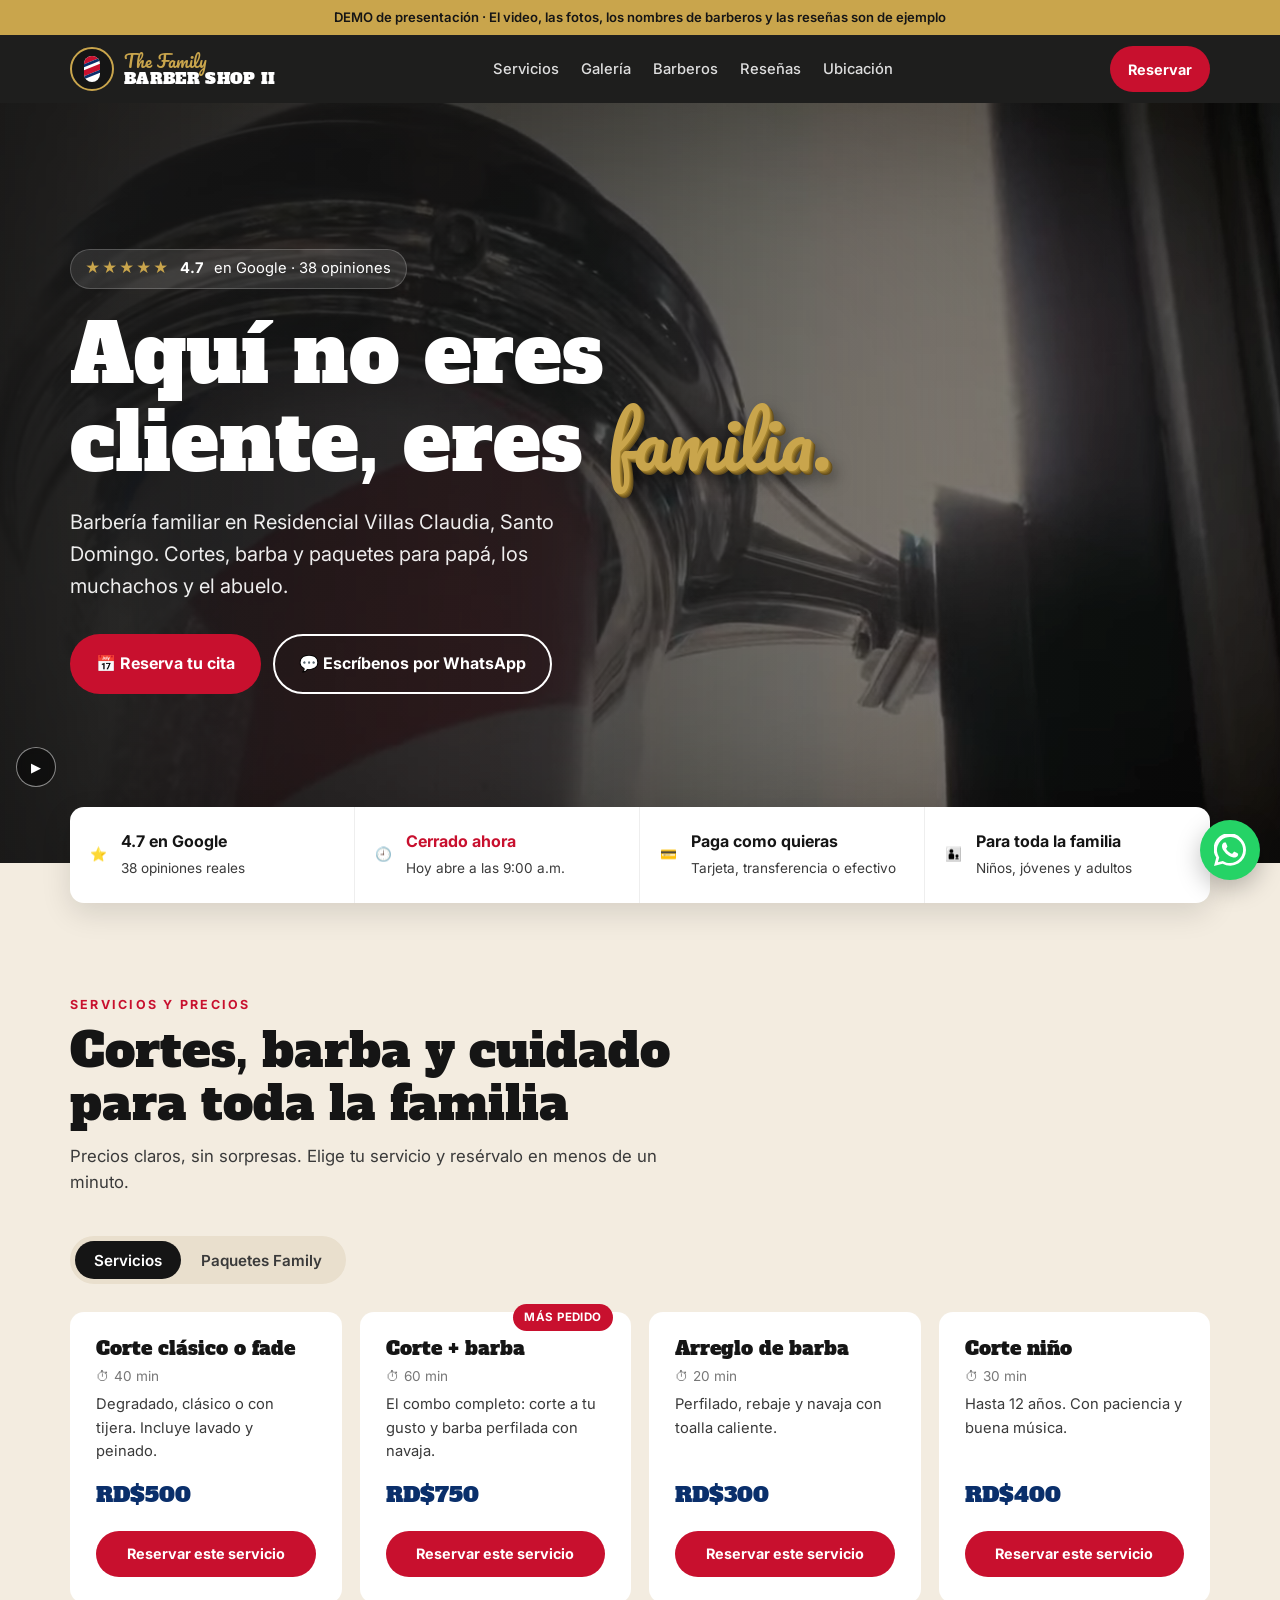
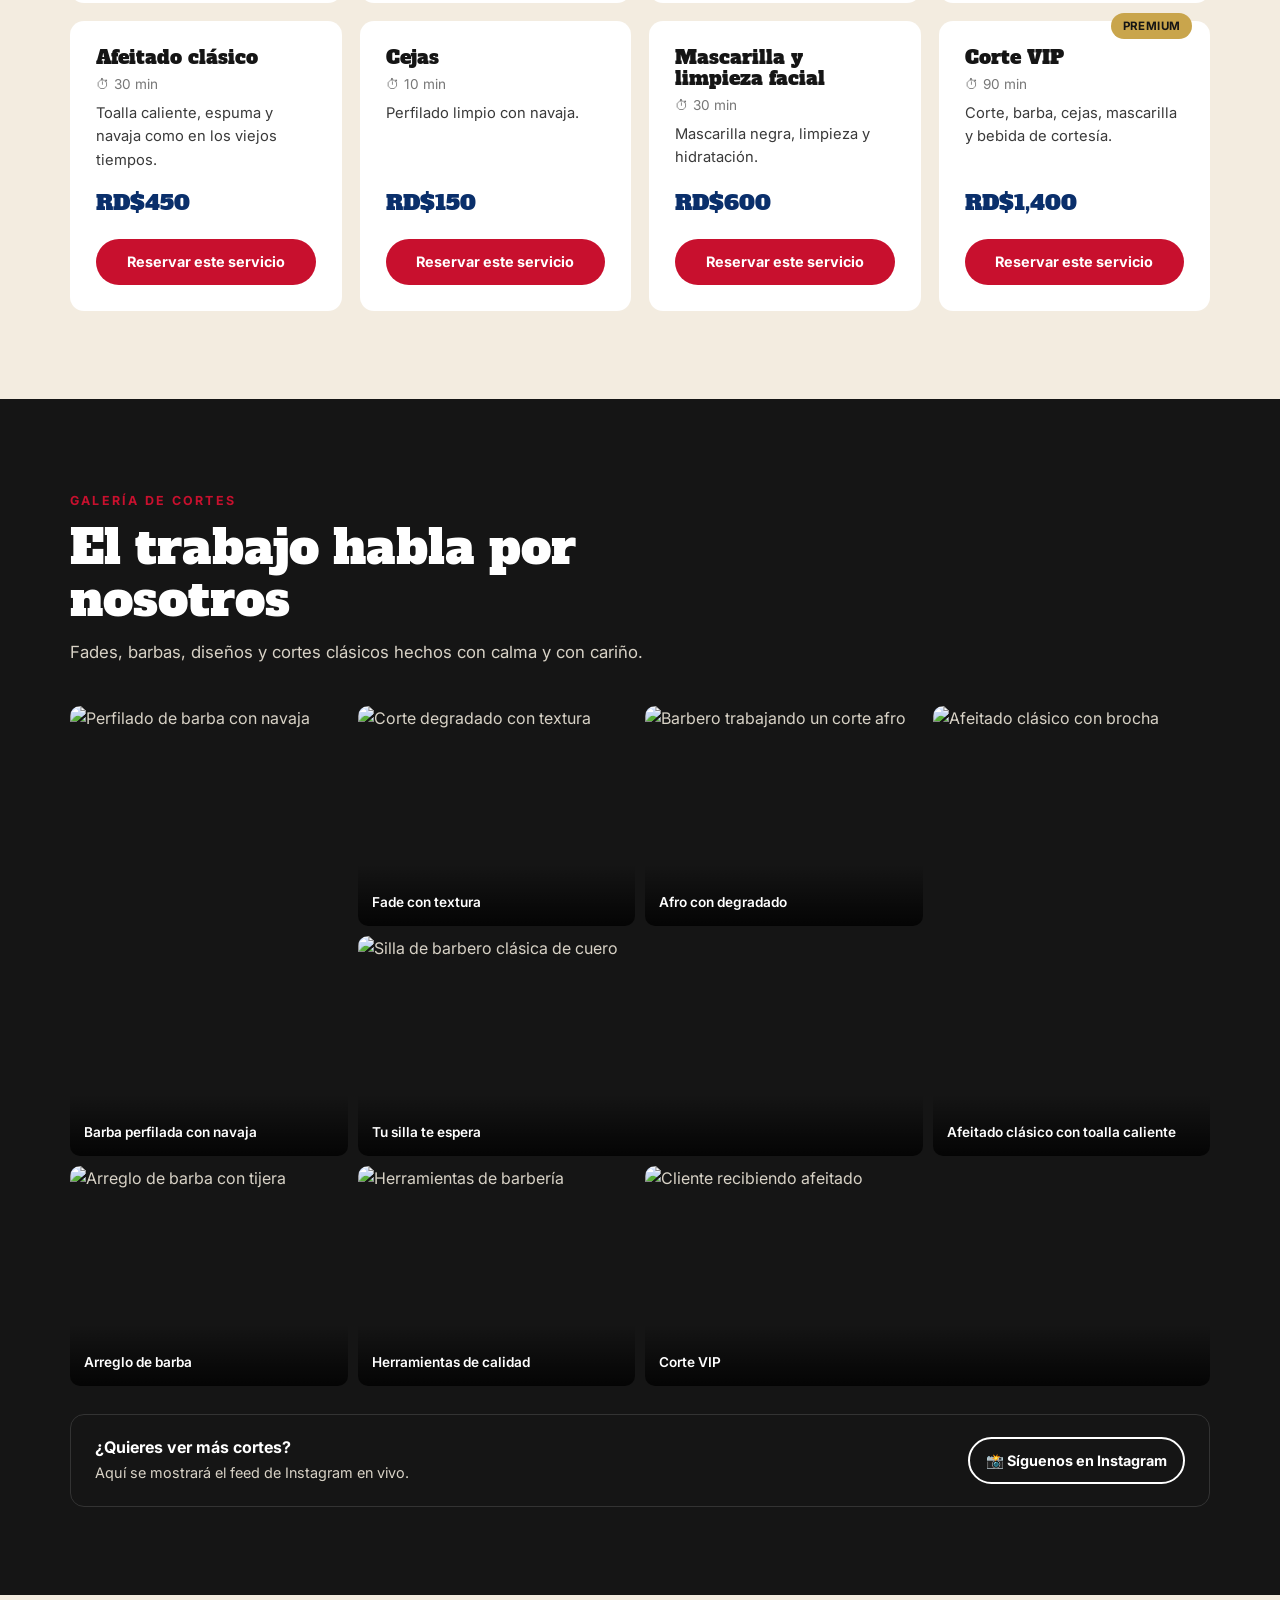
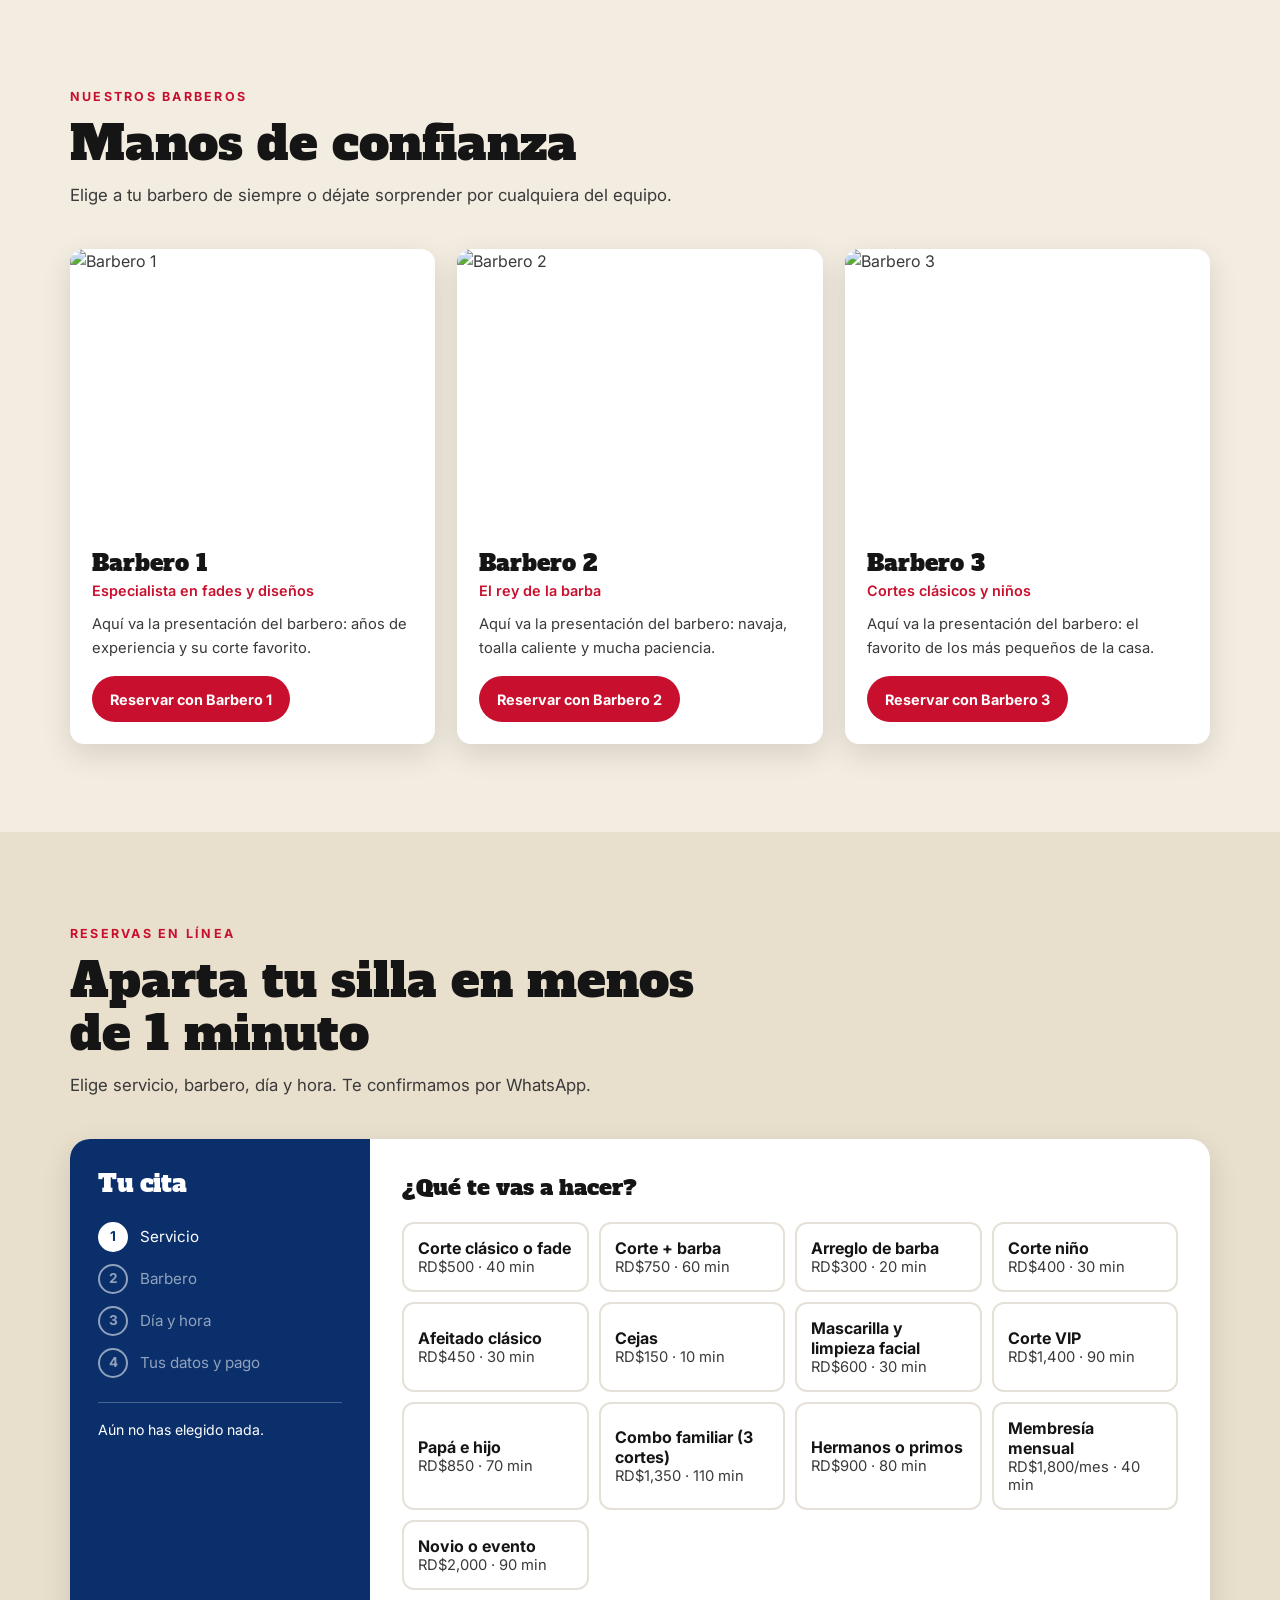
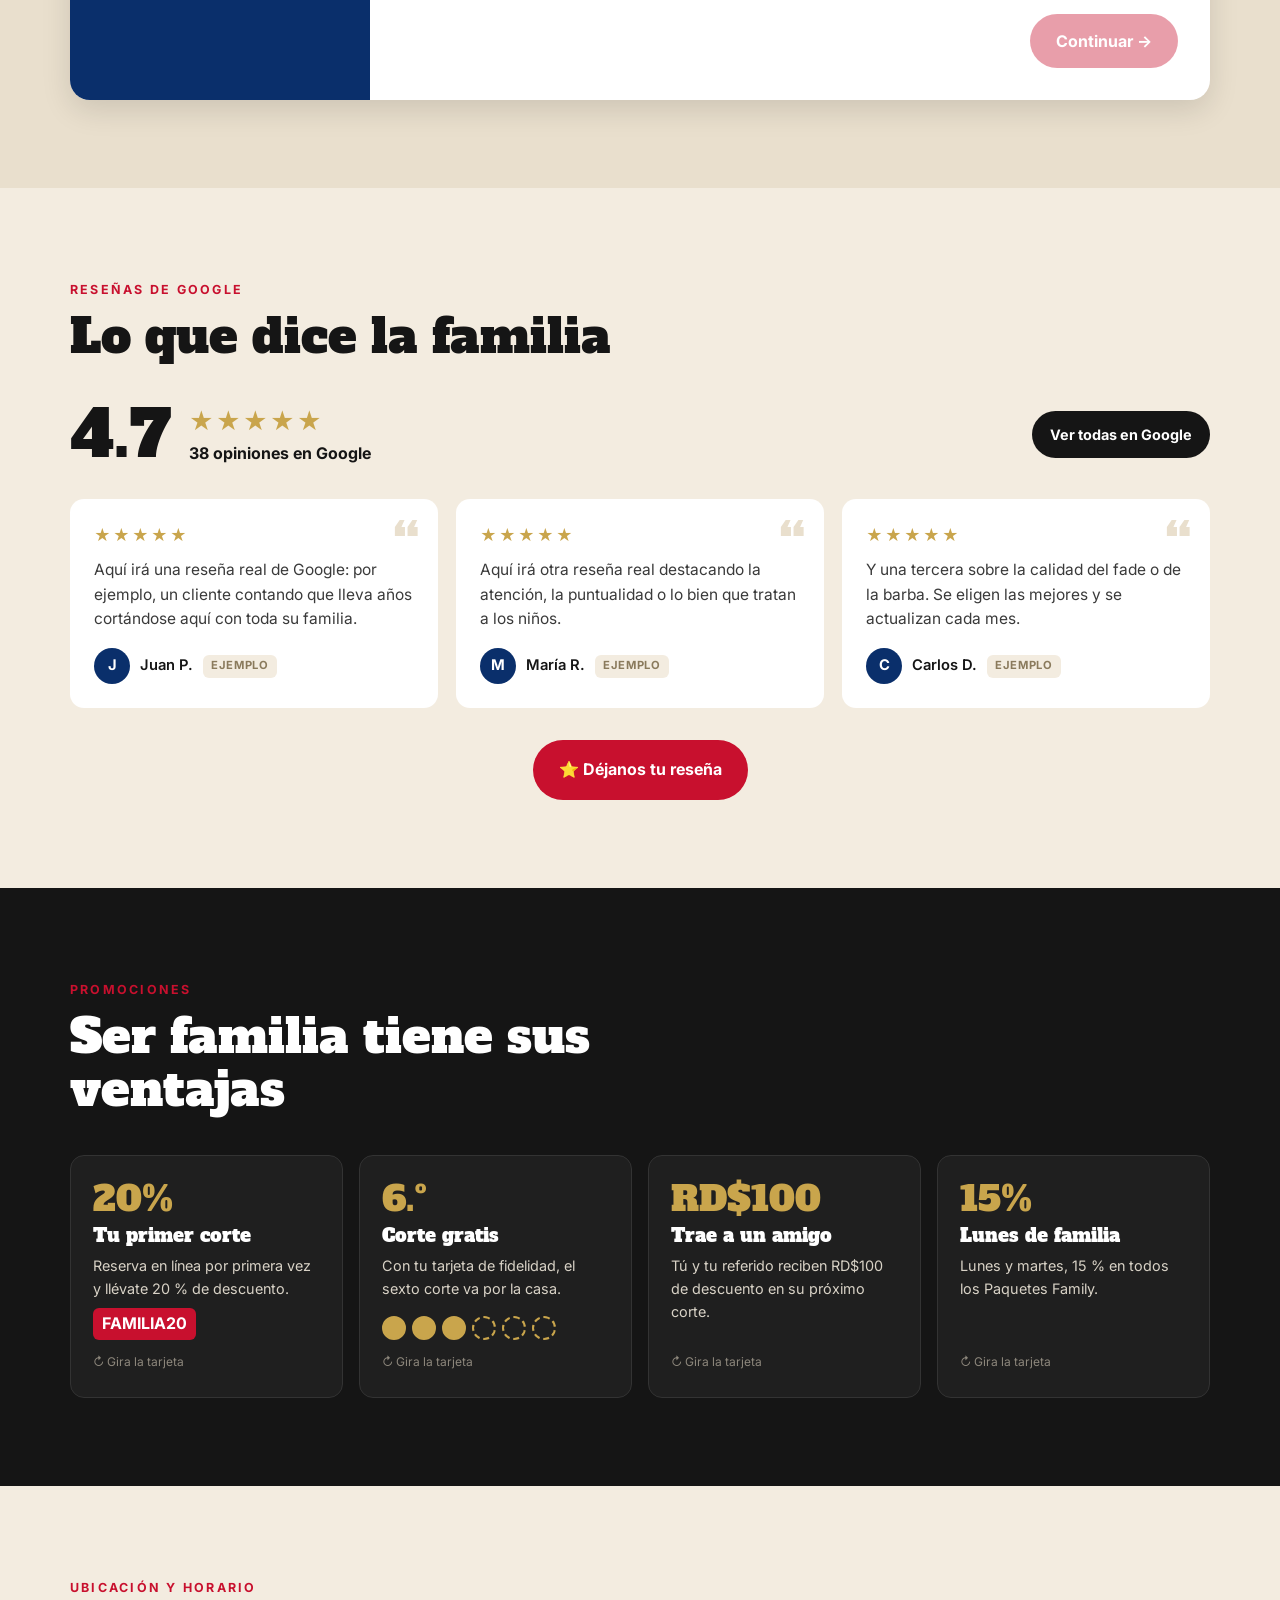
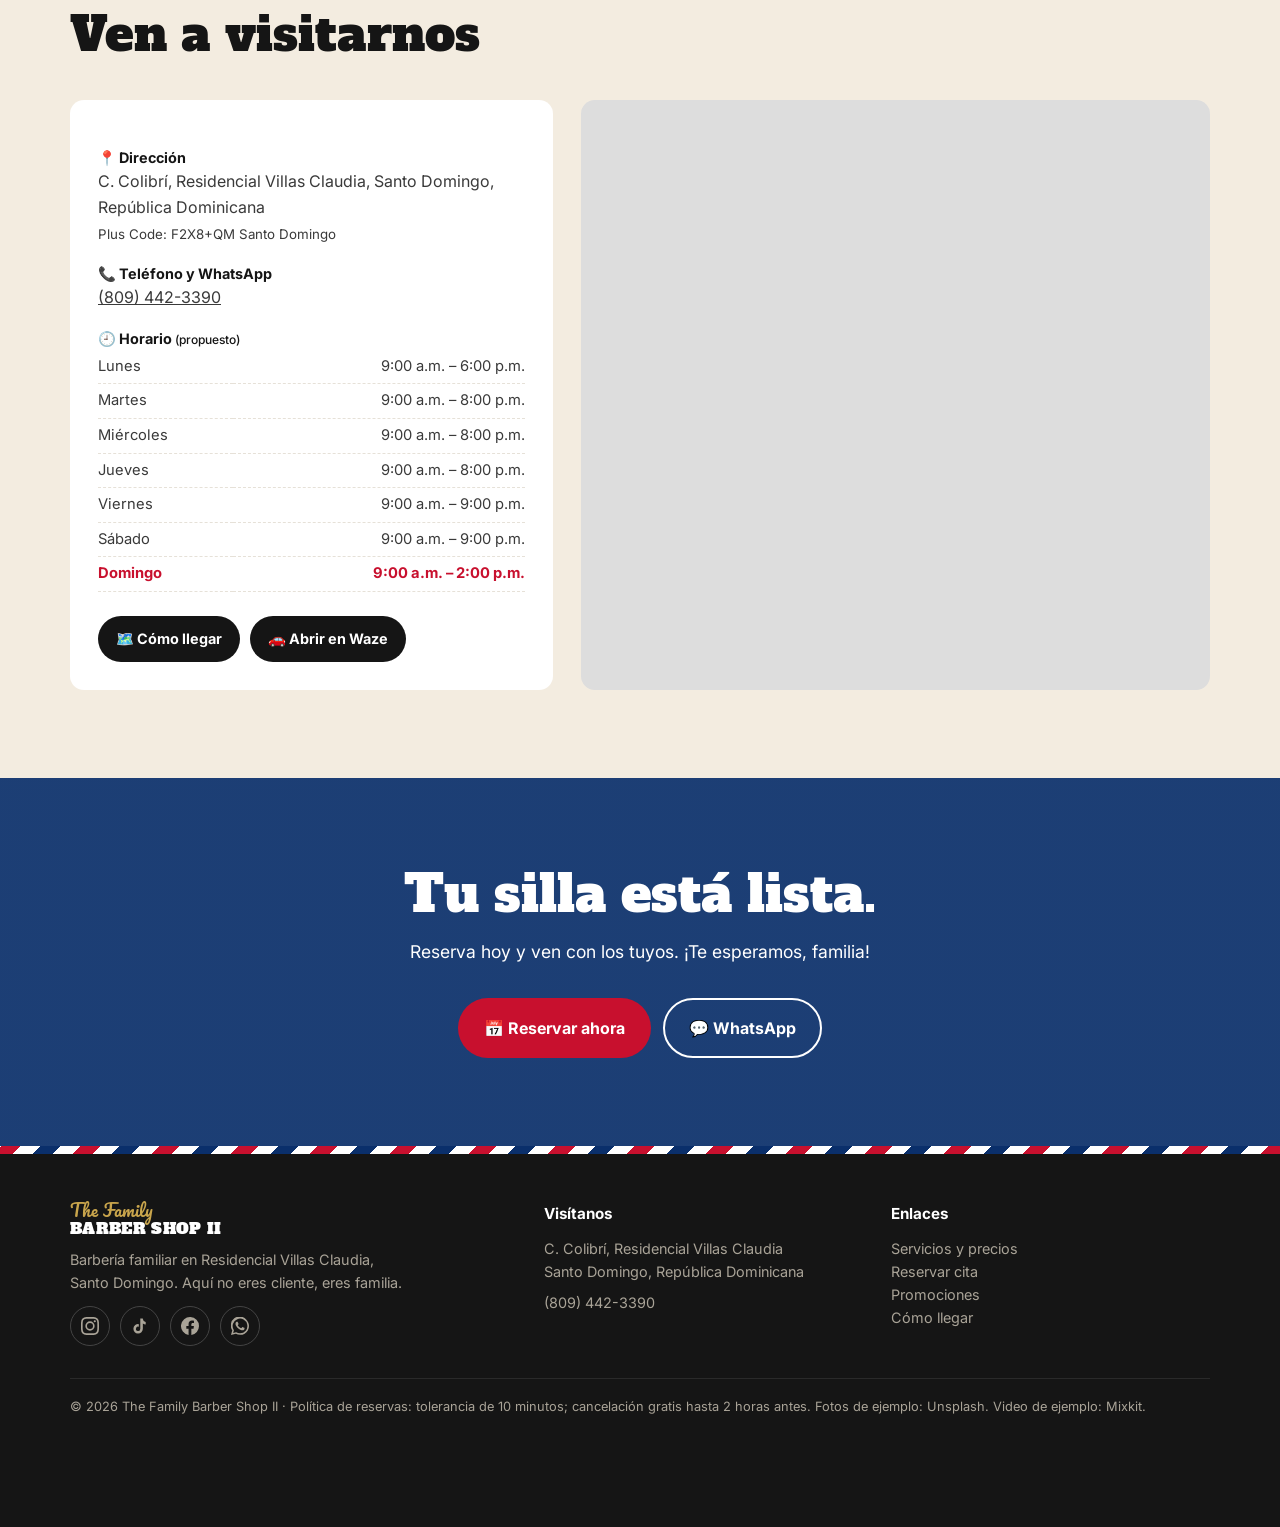
==== the-family-barber-shop-ii/demo/index.html @ 2ea18a62 "Hacer que la demo siempre empiece desde arriba Desactiva la restauración del scroll del navegador, i" ====
<!doctype html>
<html lang="es">
<head>
<meta charset="utf-8">
<meta name="viewport" content="width=device-width, initial-scale=1">
<title>The Family Barber Shop II | Barbería en Villas Claudia, Santo Domingo</title>
<meta name="description" content="Barbería familiar en Villas Claudia, Santo Domingo. Cortes, barba y paquetes para toda la familia. ⭐ 4.7 en Google. Reserva en línea o por WhatsApp.">
<meta name="robots" content="noindex">
<script>
  // La demo siempre empieza arriba: sin restaurar el scroll anterior ni saltar a una #sección
  if ("scrollRestoration" in history) history.scrollRestoration = "manual";
  if (location.hash) history.replaceState(null, "", location.pathname + location.search);
  let movidoPorUsuario = false;
  ["wheel", "touchstart", "keydown"].forEach(ev => addEventListener(ev, () => movidoPorUsuario = true, {once:true, passive:true}));
  const irAlInicio = () => { if (!movidoPorUsuario) scrollTo({top:0, left:0, behavior:"instant"}); };
  addEventListener("DOMContentLoaded", irAlInicio);
  addEventListener("load", irAlInicio);
  addEventListener("pageshow", e => { if (e.persisted) scrollTo({top:0, left:0, behavior:"instant"}); });
</script>
<link rel="preconnect" href="https://fonts.googleapis.com">
<link rel="preconnect" href="https://fonts.gstatic.com" crossorigin>
<link href="https://fonts.googleapis.com/css2?family=Alfa+Slab+One&family=Inter:wght@400;500;600;700&family=Pacifico&display=swap" rel="stylesheet">
<style>
:root{
  --negro:#151515; --negro-2:#1f1f1f; --crema:#F3ECE0; --crema-2:#e9dfcd;
  --rojo:#C8102E; --rojo-osc:#a00d25; --azul:#0A2F6B; --dorado:#C9A54C; --gris:#3A3A3A;
  --radio:14px; --sombra:0 10px 30px rgba(0,0,0,.12);
}
*{box-sizing:border-box;margin:0;padding:0}
html{scroll-behavior:smooth;scroll-padding-top:72px}
body{font-family:Inter,system-ui,sans-serif;color:var(--gris);background:var(--crema);line-height:1.6;-webkit-font-smoothing:antialiased}
img{max-width:100%;display:block}
a{color:inherit}
.wrap{width:min(1140px,100% - 32px);margin-inline:auto}
h1,h2,h3{font-family:"Alfa Slab One",Georgia,serif;font-weight:400;line-height:1.1;color:var(--negro)}
.script{font-family:Pacifico,cursive;font-weight:400}
.kicker{display:inline-block;font-size:.78rem;font-weight:700;letter-spacing:.18em;text-transform:uppercase;color:var(--rojo);margin-bottom:.6rem}
section{padding:88px 0}
.sec-head{max-width:640px;margin-bottom:40px}
.sec-head h2{font-size:clamp(2rem,4.5vw,3rem)}
.sec-head p{margin-top:.8rem;font-size:1.05rem}
.stripes{height:8px;background:repeating-linear-gradient(-45deg,var(--rojo) 0 14px,#fff 14px 28px,var(--azul) 28px 42px,#fff 42px 56px)}

/* Botones */
.btn{display:inline-flex;align-items:center;justify-content:center;gap:.5rem;padding:.95rem 1.5rem;border-radius:999px;font-weight:700;text-decoration:none;border:2px solid transparent;cursor:pointer;font-size:1rem;font-family:inherit;transition:transform .15s,background .15s,color .15s}
.btn:hover{transform:translateY(-2px)}
.btn-rojo{background:var(--rojo);color:#fff}
.btn-rojo:hover{background:var(--rojo-osc)}
.btn-borde{border-color:currentColor;color:#fff;background:transparent}
.btn-borde:hover{background:#fff;color:var(--negro)}
.btn-wa{background:#25D366;color:#0b3d1f}
.btn-sm{padding:.6rem 1rem;font-size:.9rem}
.btn[disabled]{opacity:.4;cursor:not-allowed;transform:none}

/* Aviso demo */
.demo-bar{background:var(--dorado);color:var(--negro);text-align:center;font-size:.82rem;font-weight:600;padding:.45rem 16px}

/* Navegación */
header.nav{position:sticky;top:0;z-index:50;background:rgba(21,21,21,.96);backdrop-filter:blur(8px);color:#fff}
.nav-in{display:flex;align-items:center;justify-content:space-between;height:68px;gap:16px}
.logo{display:flex;align-items:center;gap:10px;text-decoration:none;color:#fff}
.logo-badge{width:44px;height:44px;border-radius:50%;border:2px solid var(--dorado);display:grid;place-items:center;flex:none;background:var(--negro)}
.logo-txt{line-height:1}
.logo-txt .script{color:var(--dorado);font-size:1.05rem}
.logo-txt b{display:block;font-family:"Alfa Slab One",serif;font-weight:400;font-size:1rem;letter-spacing:.02em}
.nav-links{display:flex;gap:22px;list-style:none;font-size:.92rem;font-weight:500}
.nav-links a{text-decoration:none;opacity:.85}
.nav-links a:hover{opacity:1;color:var(--dorado)}
@media (max-width:900px){.nav-links{display:none}}

/* Hero */
.hero{position:relative;color:#fff;min-height:min(88vh,760px);display:flex;align-items:center;padding:96px 0 120px;
  background:linear-gradient(90deg,rgba(21,21,21,.94) 0%,rgba(21,21,21,.75) 50%,rgba(21,21,21,.35) 100%),url("https://images.unsplash.com/photo-1585747860715-2ba37e788b70?w=1800&q=70") center/cover}
.hero h1{color:#fff;font-size:clamp(2.5rem,7vw,5rem);max-width:13ch}
.hero h1 .script{color:var(--dorado);font-size:.9em}
.hero p.lead{font-size:clamp(1.05rem,2vw,1.25rem);max-width:520px;margin:1.2rem 0 2rem;opacity:.92}
.hero-ctas{display:flex;flex-wrap:wrap;gap:12px}
.hero-rating{display:inline-flex;align-items:center;gap:10px;margin-bottom:1.4rem;background:rgba(255,255,255,.1);border:1px solid rgba(255,255,255,.2);padding:.45rem .9rem;border-radius:999px;font-size:.92rem}
.stars{color:var(--dorado);letter-spacing:2px}

/* Barra de confianza */
.trust{margin-top:-56px;position:relative;z-index:2;padding:0}
.trust-grid{display:grid;grid-template-columns:repeat(4,1fr);background:#fff;border-radius:var(--radio);box-shadow:var(--sombra);overflow:hidden}
.trust-item{padding:22px 20px;display:flex;gap:14px;align-items:center;border-right:1px solid #eee}
.trust-item:last-child{border-right:0}
.trust-ico{font-size:1.6rem;flex:none}
.trust-item b{display:block;color:var(--negro);font-size:1rem}
.trust-item span{font-size:.85rem}
#estado-abierto.abierto{color:#178a3e}
#estado-abierto.cerrado{color:var(--rojo)}
@media (max-width:900px){.trust-grid{grid-template-columns:1fr 1fr}.trust-item:nth-child(2){border-right:0}.trust-item:nth-child(-n+2){border-bottom:1px solid #eee}}
@media (max-width:560px){.trust{margin-top:-40px}.trust-item{flex-direction:column;align-items:flex-start;gap:4px;padding:16px 14px}.trust-ico{font-size:1.3rem}.trust-item b{font-size:.92rem}.trust-item span{font-size:.8rem;line-height:1.35}}

/* Servicios */
.tabs{display:inline-flex;background:var(--crema-2);padding:5px;border-radius:999px;margin-bottom:28px}
.tab{border:0;background:transparent;padding:.6rem 1.2rem;border-radius:999px;font-weight:600;font-family:inherit;font-size:.95rem;cursor:pointer;color:var(--gris)}
.tab.activo{background:var(--negro);color:#fff}
.serv-grid{display:grid;grid-template-columns:repeat(auto-fill,minmax(250px,1fr));gap:18px}
.serv{background:#fff;border-radius:var(--radio);padding:24px;display:flex;flex-direction:column;gap:6px;position:relative;border:2px solid transparent;transition:border-color .15s,transform .15s}
.serv:hover{border-color:var(--dorado);transform:translateY(-3px)}
.serv h3{font-size:1.2rem}
.serv .meta{font-size:.85rem;color:#777}
.serv .desc{font-size:.92rem;flex:1}
.serv .precio{font-family:"Alfa Slab One",serif;color:var(--azul);font-size:1.35rem;margin:8px 0 12px}
.serv .precio small{font-family:Inter,sans-serif;font-size:.75rem;color:#777;font-weight:500}
.badge{position:absolute;top:-10px;right:16px;background:var(--rojo);color:#fff;font-size:.72rem;font-weight:700;padding:.25rem .7rem;border-radius:999px;letter-spacing:.04em;text-transform:uppercase}
.badge.dorado{background:var(--dorado);color:var(--negro)}
.oculto{display:none!important}

/* Galería */
.oscuro{background:var(--negro);color:#d8d2c6}
.oscuro h2,.oscuro h3{color:#fff}
.galeria{display:grid;grid-template-columns:repeat(4,1fr);grid-auto-rows:220px;gap:10px}
.galeria figure{position:relative;overflow:hidden;border-radius:10px}
.galeria img{width:100%;height:100%;object-fit:cover;transition:transform .4s}
.galeria figure:hover img{transform:scale(1.06)}
.galeria figcaption{position:absolute;left:0;right:0;bottom:0;padding:28px 14px 12px;background:linear-gradient(transparent,rgba(0,0,0,.8));color:#fff;font-size:.85rem;font-weight:600}
.g-alto{grid-row:span 2}
.g-ancho{grid-column:span 2}
@media (max-width:760px){.galeria{grid-template-columns:1fr 1fr;grid-auto-rows:170px}.g-ancho{grid-column:span 2}}
.ig-cta{display:flex;flex-wrap:wrap;align-items:center;justify-content:space-between;gap:16px;margin-top:28px;padding:20px 24px;border:1px solid #333;border-radius:var(--radio)}

/* Barberos */
.barberos{display:grid;grid-template-columns:repeat(3,1fr);gap:22px}
@media (max-width:860px){.barberos{grid-template-columns:1fr}}
.barbero{background:#fff;border-radius:var(--radio);overflow:hidden;box-shadow:var(--sombra)}
.barbero img{height:280px;width:100%;object-fit:cover}
.barbero-body{padding:22px}
.barbero h3{font-size:1.4rem}
.barbero .esp{color:var(--rojo);font-weight:600;font-size:.9rem;margin:.2rem 0 .7rem}
.barbero p{font-size:.92rem;margin-bottom:1rem}

/* Reservas */
.reserva-box{background:#fff;border-radius:20px;box-shadow:var(--sombra);overflow:hidden;display:grid;grid-template-columns:300px 1fr}
@media (max-width:860px){.reserva-box{grid-template-columns:1fr}}
.reserva-side{background:var(--azul);color:#fff;padding:32px 28px}
.reserva-side h3{color:#fff;font-size:1.5rem;margin-bottom:1rem}
.pasos{list-style:none;display:flex;flex-direction:column;gap:12px;margin:1.5rem 0}
.pasos li{display:flex;align-items:center;gap:12px;font-size:.95rem;opacity:.55}
.pasos li.activo,.pasos li.hecho{opacity:1}
.pasos .num{width:30px;height:30px;border-radius:50%;border:2px solid #fff;display:grid;place-items:center;font-weight:700;font-size:.85rem;flex:none}
.pasos li.hecho .num{background:var(--dorado);border-color:var(--dorado);color:var(--negro)}
.pasos li.activo .num{background:#fff;color:var(--azul)}
.resumen{font-size:.88rem;border-top:1px solid rgba(255,255,255,.25);padding-top:1rem;display:flex;flex-direction:column;gap:4px}
.resumen b{color:var(--dorado)}
.reserva-main{padding:32px}
@media (max-width:560px){.reserva-main,.reserva-side{padding:24px 18px}}
.paso{display:none}
.paso.activo{display:block;animation:entra .25s ease}
@keyframes entra{from{opacity:0;transform:translateY(6px)}to{opacity:1;transform:none}}
.paso h4{font-family:"Alfa Slab One",serif;font-weight:400;font-size:1.35rem;color:var(--negro);margin-bottom:1rem}
.opciones{display:grid;grid-template-columns:repeat(auto-fill,minmax(180px,1fr));gap:10px}
.opcion{border:2px solid #e6e1d8;background:#fff;border-radius:12px;padding:14px;text-align:left;font-family:inherit;cursor:pointer;font-size:.92rem;color:var(--gris);transition:border-color .15s,background .15s}
.opcion b{display:block;color:var(--negro);font-size:1rem}
.opcion:hover{border-color:var(--dorado)}
.opcion.sel{border-color:var(--rojo);background:#fff4f5}
.opcion img{width:52px;height:52px;border-radius:50%;object-fit:cover;margin-bottom:8px}
.opcion .avatar-any{width:52px;height:52px;border-radius:50%;background:var(--crema);display:grid;place-items:center;font-size:1.5rem;margin-bottom:8px}
.dias{display:flex;gap:8px;overflow-x:auto;padding-bottom:6px}
.dia{flex:none;width:76px;border:2px solid #e6e1d8;background:#fff;border-radius:12px;padding:10px 6px;text-align:center;font-family:inherit;cursor:pointer;color:var(--gris)}
.dia b{display:block;font-size:1.35rem;color:var(--negro)}
.dia small{font-size:.75rem;text-transform:uppercase;letter-spacing:.05em}
.dia.sel{border-color:var(--rojo);background:#fff4f5}
.horas{display:grid;grid-template-columns:repeat(auto-fill,minmax(88px,1fr));gap:8px;margin-top:18px}
.hora{border:2px solid #e6e1d8;background:#fff;border-radius:10px;padding:10px 0;font-family:inherit;font-weight:600;cursor:pointer;color:var(--negro)}
.hora.sel{border-color:var(--rojo);background:var(--rojo);color:#fff}
.hora:disabled{text-decoration:line-through;opacity:.35;cursor:not-allowed}
.campo{display:flex;flex-direction:column;gap:6px;margin-bottom:14px}
.campo label{font-weight:600;font-size:.9rem;color:var(--negro)}
.campo input{border:2px solid #e6e1d8;border-radius:10px;padding:.8rem;font-size:1rem;font-family:inherit}
.campo input:focus{outline:none;border-color:var(--azul)}
.pagos{display:grid;gap:10px;margin-top:6px}
.pago{display:flex;gap:12px;align-items:flex-start;border:2px solid #e6e1d8;border-radius:12px;padding:14px;cursor:pointer}
.pago input{margin-top:4px;accent-color:var(--rojo)}
.pago b{color:var(--negro)}
.pago small{display:block;font-size:.84rem}
.pago:has(input:checked){border-color:var(--rojo);background:#fff4f5}
.nav-pasos{display:flex;justify-content:space-between;gap:10px;margin-top:24px}
.btn-volver{background:transparent;color:var(--gris);border:2px solid #ddd}
.exito{text-align:center;padding:12px 0}
.exito .check{width:72px;height:72px;border-radius:50%;background:#e8f7ee;color:#178a3e;display:grid;place-items:center;font-size:2.2rem;margin:0 auto 14px}
.exito h4{font-size:1.6rem}
.nota-demo{font-size:.8rem;color:#888;margin-top:14px}

/* Reseñas */
.rating-big{display:flex;align-items:center;gap:18px;flex-wrap:wrap;margin-bottom:32px}
.rating-num{font-family:"Alfa Slab One",serif;font-size:4rem;color:var(--negro);line-height:1}
.rating-big .stars{font-size:1.5rem}
.resenas{display:grid;grid-template-columns:repeat(3,1fr);gap:18px}
@media (max-width:860px){.resenas{grid-template-columns:1fr}}
.resena{background:#fff;border-radius:var(--radio);padding:24px;position:relative}
.resena::before{content:"“";position:absolute;top:-6px;right:18px;font-family:"Alfa Slab One",serif;font-size:4.5rem;color:var(--crema-2)}
.resena p{margin:.6rem 0 1rem;font-size:.97rem}
.resena .autor{display:flex;align-items:center;gap:10px;font-weight:600;color:var(--negro);font-size:.92rem}
.resena .ini{width:36px;height:36px;border-radius:50%;background:var(--azul);color:#fff;display:grid;place-items:center;font-weight:700}
.etiqueta-ej{display:inline-block;font-size:.7rem;font-weight:700;letter-spacing:.06em;text-transform:uppercase;background:var(--crema);padding:.15rem .5rem;border-radius:6px;color:#8a7a5c}

/* Promos */
.promos{display:grid;grid-template-columns:repeat(4,1fr);gap:16px}
@media (max-width:960px){.promos{grid-template-columns:1fr 1fr}}
@media (max-width:520px){.promos{grid-template-columns:1fr}}
.promo{border-radius:var(--radio);padding:26px 22px;background:var(--negro-2);border:1px solid #333;display:flex;flex-direction:column;gap:8px}
.promo .big{font-family:"Alfa Slab One",serif;font-size:2.2rem;color:var(--dorado);line-height:1}
.promo h3{font-size:1.15rem}
.promo p{font-size:.9rem;flex:1}
.promo code{background:var(--rojo);color:#fff;padding:.2rem .55rem;border-radius:6px;font-weight:700;font-family:inherit;align-self:flex-start}
.sellos{display:flex;gap:6px;margin-top:4px}
.sellos span{width:24px;height:24px;border-radius:50%;border:2px dashed var(--dorado)}
.sellos span.lleno{background:var(--dorado);border-style:solid}

/* Ubicación */
.ubic{display:grid;grid-template-columns:1fr 1.3fr;gap:28px;align-items:stretch}
@media (max-width:860px){.ubic{grid-template-columns:1fr}}
.ubic-info{background:#fff;border-radius:var(--radio);padding:28px}
.ubic-info dl{display:grid;gap:16px;margin:18px 0 24px}
.ubic-info dt{font-weight:700;color:var(--negro);font-size:.9rem}
.horario{width:100%;border-collapse:collapse;font-size:.92rem}
.horario td{padding:5px 0;border-bottom:1px dashed #e6e1d8}
.horario td:last-child{text-align:right}
.horario tr.hoy td{font-weight:700;color:var(--rojo)}
.mapa{border-radius:var(--radio);overflow:hidden;min-height:380px;background:#ddd}
.mapa iframe{width:100%;height:100%;min-height:380px;border:0}
.ubic-btns{display:flex;flex-wrap:wrap;gap:10px}
.ubic-btns .btn{background:var(--negro);color:#fff}

/* CTA final + footer */
.cta-final{background:linear-gradient(rgba(10,47,107,.92),rgba(10,47,107,.92)),url("https://images.unsplash.com/photo-1503951914875-452162b0f3f1?w=1600&q=60") center/cover;color:#fff;text-align:center}
.cta-final h2{color:#fff;font-size:clamp(2rem,5vw,3.2rem)}
.cta-final p{margin:1rem auto 2rem;max-width:520px;font-size:1.1rem}
.cta-final .hero-ctas{justify-content:center}
footer{background:var(--negro);color:#a9a397;padding:48px 0 110px;font-size:.9rem}
.foot-grid{display:grid;grid-template-columns:1.4fr 1fr 1fr;gap:28px}
@media (max-width:760px){.foot-grid{grid-template-columns:1fr}}
footer h4{color:#fff;margin-bottom:10px;font-size:.95rem}
footer a{text-decoration:none}
footer a:hover{color:var(--dorado)}
.redes{display:flex;gap:10px;margin-top:12px}
.redes a{width:40px;height:40px;border-radius:50%;border:1px solid #444;display:grid;place-items:center}
.redes a:hover{border-color:var(--dorado)}
.redes svg{width:18px;height:18px;fill:currentColor}
.legal{border-top:1px solid #2a2a2a;margin-top:32px;padding-top:18px;font-size:.8rem}

/* Barra fija móvil + WhatsApp flotante */
.barra-movil{position:fixed;left:0;right:0;bottom:0;z-index:60;display:none;gap:8px;padding:10px 12px calc(10px + env(safe-area-inset-bottom));background:rgba(21,21,21,.97);box-shadow:0 -6px 20px rgba(0,0,0,.25)}
.barra-movil .btn{flex:1;padding:.85rem .5rem}
.wa-flot{position:fixed;right:20px;bottom:20px;z-index:60;width:60px;height:60px;border-radius:50%;background:#25D366;display:grid;place-items:center;box-shadow:0 8px 24px rgba(0,0,0,.25);transition:transform .15s}
.wa-flot:hover{transform:scale(1.08)}
.wa-flot svg{width:32px;height:32px;fill:#fff}
@media (max-width:760px){.barra-movil{display:flex}.wa-flot{display:none}section{padding:64px 0}}
:focus-visible{outline:3px solid var(--dorado);outline-offset:2px}

/* ===== 3D ===== */
/* Letras en relieve */
.hero h1 .script{text-shadow:1px 1px 0 #a5842f,2px 2px 0 #8f7128,3px 3px 0 #7a5f22,4px 4px 0 #644e1c,6px 9px 16px rgba(0,0,0,.55)}

/* Video de inicio de fondo */
.hero{overflow:hidden}
.hero-video{position:absolute;inset:0;width:100%;height:100%;object-fit:cover;z-index:0}
.hero-sombra{position:absolute;inset:0;z-index:0;background:linear-gradient(90deg,rgba(21,21,21,.92) 0%,rgba(21,21,21,.68) 50%,rgba(21,21,21,.3) 100%)}
.hero > .wrap{position:relative;z-index:1}
.video-btn{position:absolute;left:16px;bottom:76px;z-index:2;width:40px;height:40px;border-radius:50%;border:1px solid rgba(255,255,255,.5);background:rgba(0,0,0,.45);color:#fff;font-size:.8rem;cursor:pointer;backdrop-filter:blur(4px)}
.video-btn:hover{background:rgba(0,0,0,.7)}
@media (max-width:860px){.hero-sombra{background:linear-gradient(180deg,rgba(21,21,21,.85) 0%,rgba(21,21,21,.6) 55%,rgba(21,21,21,.8) 100%)}.video-btn{bottom:60px}}

/* Poste de barbero 3D en la portada */
.hero-grid{display:grid;grid-template-columns:minmax(0,1.15fr) minmax(0,.85fr);align-items:center;gap:24px}
.pole3d{position:relative;min-width:0;height:min(62vh,560px);cursor:grab;touch-action:pan-y;user-select:none}
.pole3d:active{cursor:grabbing}
.pole3d::before{content:"";position:absolute;inset:12% 18%;border-radius:50%;background:radial-gradient(closest-side,rgba(200,16,46,.35),rgba(10,47,107,.25) 55%,transparent);filter:blur(30px);pointer-events:none}
.pole3d canvas{position:absolute;inset:0;width:100%;height:100%;display:block}
.pole-hint{position:absolute;bottom:4px;left:50%;transform:translateX(-50%);font-size:.78rem;background:rgba(0,0,0,.45);padding:.25rem .8rem;border-radius:999px;white-space:nowrap;pointer-events:none;opacity:.85}
.sin-3d .pole3d{display:none}
.sin-3d .hero-grid{grid-template-columns:1fr}
@media (max-width:860px){.hero-grid{grid-template-columns:minmax(0,1fr);gap:0}.pole3d{height:300px;margin-top:12px}.hero{padding-top:64px}}

/* Tarjetas que se inclinan */
.barbero{position:relative}
.serv::after,.barbero::after{content:"";position:absolute;inset:0;border-radius:inherit;pointer-events:none;background:radial-gradient(circle at var(--gx,50%) var(--gy,50%),rgba(255,255,255,.45),transparent 60%);opacity:0;transition:opacity .3s}
.tilt{will-change:transform;transition:transform .6s cubic-bezier(.2,.8,.2,1),box-shadow .3s}
.tilt.moviendo{transition:transform .08s linear,box-shadow .3s;box-shadow:0 25px 45px rgba(0,0,0,.18)}
.tilt.moviendo::after{opacity:1}
.serv.tilt{transform-style:preserve-3d}
.serv.tilt h3,.serv.tilt .precio,.serv.tilt .badge{transform:translateZ(30px)}
.serv.tilt .btn{transform:translateZ(20px)}

/* Promociones que se voltean */
.flip{perspective:1100px;cursor:pointer;outline-offset:4px}
.flip-in{display:grid;height:100%;transition:transform .8s cubic-bezier(.2,.8,.2,1);transform-style:preserve-3d}
.flip.girada .flip-in{transform:rotateY(180deg)}
@media (hover:hover){.flip:hover .flip-in{transform:rotateY(180deg)}}
.cara{grid-area:1/1;backface-visibility:hidden;-webkit-backface-visibility:hidden}
.promo.dorso{transform:rotateY(180deg);background:linear-gradient(145deg,var(--rojo),#7d0a1d);border-color:transparent;color:#fff;justify-content:center}
.promo.dorso h3{color:#fff}
.promo.dorso p{flex:0}
.flip-tip{font-size:.75rem;color:#8d877c;margin-top:4px}

/* Secciones que entran girando */
main{overflow-x:clip}
.js-3d .reveal{opacity:0;transform:perspective(1100px) rotateX(16deg) translateY(46px);transform-origin:50% 0;transition:opacity .8s ease,transform 1s cubic-bezier(.2,.8,.2,1)}
.js-3d .reveal.visible{opacity:1;transform:none}

@media (prefers-reduced-motion:reduce){
  .js-3d .reveal{opacity:1;transform:none;transition:none}
  .flip-in,.tilt{transition:none}
}
</style>
</head>
<body>

<div class="demo-bar">DEMO de presentación · El video, las fotos, los nombres de barberos y las reseñas son de ejemplo</div>

<header class="nav">
  <div class="wrap nav-in">
    <a href="#inicio" class="logo" aria-label="The Family Barber Shop II, inicio">
      <span class="logo-badge" aria-hidden="true">
        <svg width="22" height="30" viewBox="0 0 22 30"><rect x="3" y="2" width="16" height="26" rx="8" fill="#fff"/><clipPath id="pc"><rect x="3" y="2" width="16" height="26" rx="8"/></clipPath><g clip-path="url(#pc)"><path d="M-6 8 L28 -6 L28 0 L-6 14Z M-6 20 L28 6 L28 12 L-6 26Z" fill="#C8102E"/><path d="M-6 14 L28 0 L28 3 L-6 17Z M-6 26 L28 12 L28 15 L-6 29Z" fill="#0A2F6B"/></g></svg>
      </span>
      <span class="logo-txt"><span class="script">The Family</span><b>BARBER SHOP II</b></span>
    </a>
    <ul class="nav-links">
      <li><a href="#servicios">Servicios</a></li>
      <li><a href="#galeria">Galería</a></li>
      <li><a href="#barberos">Barberos</a></li>
      <li><a href="#resenas">Reseñas</a></li>
      <li><a href="#ubicacion">Ubicación</a></li>
    </ul>
    <a href="#reservar" class="btn btn-rojo btn-sm">Reservar</a>
  </div>
</header>

<main>
<!-- INICIO -->
<section class="hero" id="inicio">
  <video class="hero-video" id="hero-video" autoplay muted loop playsinline preload="auto" poster="media/intro-poster.jpg" aria-hidden="true">
    <source src="media/intro.mp4" type="video/mp4">
    <source src="media/intro.webm" type="video/webm">
  </video>
  <div class="hero-sombra"></div>
  <button class="video-btn" id="video-btn" type="button" aria-label="Pausar el video">❚❚</button>
  <div class="wrap hero-grid">
   <div class="hero-txt">
    <div class="hero-rating"><span class="stars">★★★★★</span><b>4.7</b> en Google · 38 opiniones</div>
    <h1>Aquí no eres cliente, eres <span class="script">familia.</span></h1>
    <p class="lead">Barbería familiar en Residencial Villas Claudia, Santo Domingo. Cortes, barba y paquetes para papá, los muchachos y el abuelo.</p>
    <div class="hero-ctas">
      <a href="#reservar" class="btn btn-rojo">📅 Reserva tu cita</a>
      <a href="https://wa.me/18094423390?text=Hola%2C%20quiero%20reservar%20un%20corte%20en%20The%20Family%20Barber%20Shop%20II" target="_blank" rel="noopener" class="btn btn-borde">💬 Escríbenos por WhatsApp</a>
    </div>
   </div>
   <div class="pole3d" id="pole3d" aria-hidden="true">
     <canvas id="pole-canvas"></canvas>
     <span class="pole-hint">↻ Arrastra para girar</span>
   </div>
  </div>
</section>

<!-- CONFIANZA -->
<div class="trust">
  <div class="wrap trust-grid">
    <div class="trust-item"><span class="trust-ico">⭐</span><div><b>4.7 en Google</b><span>38 opiniones reales</span></div></div>
    <div class="trust-item"><span class="trust-ico">🕘</span><div><b id="estado-abierto">Abre a las 9:00 a.m.</b><span id="estado-detalle">Lunes a domingo</span></div></div>
    <div class="trust-item"><span class="trust-ico">💳</span><div><b>Paga como quieras</b><span>Tarjeta, transferencia o efectivo</span></div></div>
    <div class="trust-item"><span class="trust-ico">👨‍👦</span><div><b>Para toda la familia</b><span>Niños, jóvenes y adultos</span></div></div>
  </div>
</div>

<!-- SERVICIOS -->
<section id="servicios">
  <div class="wrap">
    <div class="sec-head">
      <span class="kicker">Servicios y precios</span>
      <h2>Cortes, barba y cuidado para toda la familia</h2>
      <p>Precios claros, sin sorpresas. Elige tu servicio y resérvalo en menos de un minuto.</p>
    </div>
    <div class="tabs" role="tablist">
      <button class="tab activo" data-tab="individual" role="tab" aria-selected="true">Servicios</button>
      <button class="tab" data-tab="familia" role="tab" aria-selected="false">Paquetes Family</button>
    </div>
    <div class="serv-grid" id="grid-servicios"></div>
  </div>
</section>

<!-- GALERÍA -->
<section class="oscuro" id="galeria">
  <div class="wrap">
    <div class="sec-head">
      <span class="kicker">Galería de cortes</span>
      <h2>El trabajo habla por nosotros</h2>
      <p>Fades, barbas, diseños y cortes clásicos hechos con calma y con cariño.</p>
    </div>
    <div class="galeria">
      <figure class="g-alto"><img loading="lazy" src="https://images.unsplash.com/photo-1599351431202-1e0f0137899a?w=700&q=70" alt="Perfilado de barba con navaja"><figcaption>Barba perfilada con navaja</figcaption></figure>
      <figure><img loading="lazy" src="https://images.unsplash.com/photo-1622286342621-4bd786c2447c?w=600&q=70" alt="Corte degradado con textura"><figcaption>Fade con textura</figcaption></figure>
      <figure><img loading="lazy" src="https://images.unsplash.com/photo-1567894340315-735d7c361db0?w=600&q=70" alt="Barbero trabajando un corte afro"><figcaption>Afro con degradado</figcaption></figure>
      <figure class="g-alto"><img loading="lazy" src="https://images.unsplash.com/photo-1532710093739-9470acff878f?w=700&q=70" alt="Afeitado clásico con brocha"><figcaption>Afeitado clásico con toalla caliente</figcaption></figure>
      <figure class="g-ancho"><img loading="lazy" src="https://images.unsplash.com/photo-1512690459411-b9245aed614b?w=900&q=70" alt="Silla de barbero clásica de cuero"><figcaption>Tu silla te espera</figcaption></figure>
      <figure><img loading="lazy" src="https://images.unsplash.com/photo-1517832606299-7ae9b720a186?w=600&q=70" alt="Arreglo de barba con tijera"><figcaption>Arreglo de barba</figcaption></figure>
      <figure><img loading="lazy" src="https://images.unsplash.com/photo-1621605815971-fbc98d665033?w=600&q=70" alt="Herramientas de barbería"><figcaption>Herramientas de calidad</figcaption></figure>
      <figure class="g-ancho"><img loading="lazy" src="https://images.unsplash.com/photo-1503951914875-452162b0f3f1?w=900&q=70" alt="Cliente recibiendo afeitado"><figcaption>Corte VIP</figcaption></figure>
    </div>
    <div class="ig-cta">
      <div><b style="color:#fff">¿Quieres ver más cortes?</b><br><span style="font-size:.9rem">Aquí se mostrará el feed de Instagram en vivo.</span></div>
      <a href="#" class="btn btn-borde btn-sm" onclick="return false">📸 Síguenos en Instagram</a>
    </div>
  </div>
</section>

<!-- BARBEROS -->
<section id="barberos">
  <div class="wrap">
    <div class="sec-head">
      <span class="kicker">Nuestros barberos</span>
      <h2>Manos de confianza</h2>
      <p>Elige a tu barbero de siempre o déjate sorprender por cualquiera del equipo.</p>
    </div>
    <div class="barberos" id="grid-barberos"></div>
  </div>
</section>

<!-- RESERVAS -->
<section id="reservar" style="background:var(--crema-2)">
  <div class="wrap">
    <div class="sec-head">
      <span class="kicker">Reservas en línea</span>
      <h2>Aparta tu silla en menos de 1 minuto</h2>
      <p>Elige servicio, barbero, día y hora. Te confirmamos por WhatsApp.</p>
    </div>

    <div class="reserva-box">
      <aside class="reserva-side">
        <h3>Tu cita</h3>
        <ol class="pasos" id="lista-pasos">
          <li data-p="1"><span class="num">1</span>Servicio</li>
          <li data-p="2"><span class="num">2</span>Barbero</li>
          <li data-p="3"><span class="num">3</span>Día y hora</li>
          <li data-p="4"><span class="num">4</span>Tus datos y pago</li>
        </ol>
        <div class="resumen" id="resumen"><span>Aún no has elegido nada.</span></div>
      </aside>

      <div class="reserva-main">
        <div class="paso" data-paso="1">
          <h4>¿Qué te vas a hacer?</h4>
          <div class="opciones" id="op-servicios"></div>
        </div>
        <div class="paso" data-paso="2">
          <h4>¿Con quién?</h4>
          <div class="opciones" id="op-barberos"></div>
        </div>
        <div class="paso" data-paso="3">
          <h4>¿Cuándo te esperamos?</h4>
          <div class="dias" id="op-dias"></div>
          <div class="horas" id="op-horas"></div>
        </div>
        <div class="paso" data-paso="4">
          <h4>Último paso</h4>
          <div class="campo"><label for="f-nombre">Tu nombre</label><input id="f-nombre" autocomplete="given-name" placeholder="Ej.: Juan Pérez"></div>
          <div class="campo"><label for="f-tel">Tu WhatsApp</label><input id="f-tel" type="tel" autocomplete="tel" placeholder="809-000-0000"></div>
          <div class="campo"><label>¿Cómo quieres pagar?</label>
            <div class="pagos">
              <label class="pago"><input type="radio" name="pago" value="Depósito con tarjeta (RD$200)" checked><span><b>Asegurar con RD$200 · Tarjeta</b><small>Pago seguro con Azul o CardNET. Se descuenta de tu servicio.</small></span></label>
              <label class="pago"><input type="radio" name="pago" value="Depósito por transferencia (RD$200)"><span><b>Asegurar con RD$200 · Transferencia</b><small>Te enviamos los datos por WhatsApp. Envía el comprobante.</small></span></label>
              <label class="pago"><input type="radio" name="pago" value="Pago en el local"><span><b>Pagar en el local</b><small>Efectivo o tarjeta el día de tu cita.</small></span></label>
            </div>
          </div>
        </div>
        <div class="paso" data-paso="5">
          <div class="exito">
            <div class="check">✓</div>
            <h4 id="exito-titulo">¡Listo!</h4>
            <p id="exito-texto" style="margin:.6rem 0 1.4rem"></p>
            <a id="exito-wa" href="#" target="_blank" rel="noopener" class="btn btn-wa">💬 Confirmar por WhatsApp</a>
            <p class="nota-demo">Demo: en la versión final la confirmación y el recordatorio llegan solos por WhatsApp y el depósito se cobra con la pasarela de pago.</p>
            <button class="btn btn-sm btn-volver" style="margin-top:14px" id="btn-otra">Hacer otra reserva</button>
          </div>
        </div>

        <div class="nav-pasos" id="nav-pasos">
          <button class="btn btn-volver" id="btn-atras">← Atrás</button>
          <button class="btn btn-rojo" id="btn-sig" disabled>Continuar →</button>
        </div>
      </div>
    </div>
  </div>
</section>

<!-- RESEÑAS -->
<section id="resenas">
  <div class="wrap">
    <div class="sec-head">
      <span class="kicker">Reseñas de Google</span>
      <h2>Lo que dice la familia</h2>
    </div>
    <div class="rating-big">
      <span class="rating-num">4.7</span>
      <div><div class="stars">★★★★★</div><b style="color:var(--negro)">38 opiniones en Google</b></div>
      <a href="https://www.google.com/maps/search/?api=1&query=The+Family+Barber+Shop+II+Santo+Domingo" target="_blank" rel="noopener" class="btn btn-sm" style="background:var(--negro);color:#fff;margin-left:auto">Ver todas en Google</a>
    </div>
    <div class="resenas">
      <article class="resena"><span class="stars">★★★★★</span><p>Aquí irá una reseña real de Google: por ejemplo, un cliente contando que lleva años cortándose aquí con toda su familia.</p><div class="autor"><span class="ini">J</span>Juan P. <span class="etiqueta-ej">Ejemplo</span></div></article>
      <article class="resena"><span class="stars">★★★★★</span><p>Aquí irá otra reseña real destacando la atención, la puntualidad o lo bien que tratan a los niños.</p><div class="autor"><span class="ini">M</span>María R. <span class="etiqueta-ej">Ejemplo</span></div></article>
      <article class="resena"><span class="stars">★★★★★</span><p>Y una tercera sobre la calidad del fade o de la barba. Se eligen las mejores y se actualizan cada mes.</p><div class="autor"><span class="ini">C</span>Carlos D. <span class="etiqueta-ej">Ejemplo</span></div></article>
    </div>
    <div style="text-align:center;margin-top:32px">
      <a href="https://www.google.com/maps/search/?api=1&query=The+Family+Barber+Shop+II+Santo+Domingo" target="_blank" rel="noopener" class="btn btn-rojo">⭐ Déjanos tu reseña</a>
    </div>
  </div>
</section>

<!-- PROMOCIONES -->
<section class="oscuro" id="promos">
  <div class="wrap">
    <div class="sec-head">
      <span class="kicker">Promociones</span>
      <h2>Ser familia tiene sus ventajas</h2>
    </div>
    <div class="promos">
      <div class="flip" tabindex="0" role="button" aria-label="Voltear: Tu primer corte"><div class="flip-in">
        <div class="cara promo"><span class="big">20%</span><h3>Tu primer corte</h3><p>Reserva en línea por primera vez y llévate 20 % de descuento.</p><code>FAMILIA20</code><span class="flip-tip">↻ Gira la tarjeta</span></div>
        <div class="cara promo dorso"><h3>Cómo usarla</h3><p>Escribe el código <b>FAMILIA20</b> al reservar en línea. Válido en el primer corte de cada cliente. No se acumula con otras promociones.</p></div>
      </div></div>
      <div class="flip" tabindex="0" role="button" aria-label="Voltear: Corte gratis"><div class="flip-in">
        <div class="cara promo"><span class="big">6.º</span><h3>Corte gratis</h3><p>Con tu tarjeta de fidelidad, el sexto corte va por la casa.</p><div class="sellos"><span class="lleno"></span><span class="lleno"></span><span class="lleno"></span><span></span><span></span><span></span></div><span class="flip-tip">↻ Gira la tarjeta</span></div>
        <div class="cara promo dorso"><h3>Cómo funciona</h3><p>Pide tu tarjeta en caja. Se sella en cada corte de RD$400 o más. Al completar 5 sellos, tu 6.º corte clásico es gratis.</p></div>
      </div></div>
      <div class="flip" tabindex="0" role="button" aria-label="Voltear: Trae a un amigo"><div class="flip-in">
        <div class="cara promo"><span class="big">RD$100</span><h3>Trae a un amigo</h3><p>Tú y tu referido reciben RD$100 de descuento en su próximo corte.</p><span class="flip-tip">↻ Gira la tarjeta</span></div>
        <div class="cara promo dorso"><h3>Cómo funciona</h3><p>Tu amigo dice tu nombre al reservar. Cuando venga por primera vez, los dos reciben RD$100 de descuento.</p></div>
      </div></div>
      <div class="flip" tabindex="0" role="button" aria-label="Voltear: Lunes de familia"><div class="flip-in">
        <div class="cara promo"><span class="big">15%</span><h3>Lunes de familia</h3><p>Lunes y martes, 15 % en todos los Paquetes Family.</p><span class="flip-tip">↻ Gira la tarjeta</span></div>
        <div class="cara promo dorso"><h3>Cómo usarla</h3><p>Aplica lunes y martes en Papá e hijo, Combo familiar y Hermanos o primos. Reserva en línea o por WhatsApp.</p></div>
      </div></div>
    </div>
  </div>
</section>

<!-- UBICACIÓN -->
<section id="ubicacion">
  <div class="wrap">
    <div class="sec-head">
      <span class="kicker">Ubicación y horario</span>
      <h2>Ven a visitarnos</h2>
    </div>
    <div class="ubic">
      <div class="ubic-info">
        <dl>
          <div><dt>📍 Dirección</dt><dd>C. Colibrí, Residencial Villas Claudia, Santo Domingo, República Dominicana<br><small>Plus Code: F2X8+QM Santo Domingo</small></dd></div>
          <div><dt>📞 Teléfono y WhatsApp</dt><dd><a href="tel:+18094423390">(809) 442-3390</a></dd></div>
          <div><dt>🕘 Horario <small style="font-weight:500">(propuesto)</small></dt><dd><table class="horario" id="tabla-horario"></table></dd></div>
        </dl>
        <div class="ubic-btns">
          <a class="btn btn-sm" target="_blank" rel="noopener" href="https://www.google.com/maps/search/?api=1&query=F2X8%2BQM%20Santo%20Domingo">🗺️ Cómo llegar</a>
          <a class="btn btn-sm" target="_blank" rel="noopener" href="https://waze.com/ul?q=F2X8%2BQM%20Santo%20Domingo&navigate=yes">🚗 Abrir en Waze</a>
        </div>
      </div>
      <div class="mapa">
        <iframe title="Mapa de The Family Barber Shop II" loading="lazy" referrerpolicy="no-referrer-when-downgrade" src="https://www.google.com/maps?q=F2X8%2BQM%20Santo%20Domingo%2C%20Rep%C3%BAblica%20Dominicana&z=16&output=embed"></iframe>
      </div>
    </div>
  </div>
</section>

<!-- CTA FINAL -->
<section class="cta-final">
  <div class="wrap">
    <h2>Tu silla está lista.</h2>
    <p>Reserva hoy y ven con los tuyos. ¡Te esperamos, familia!</p>
    <div class="hero-ctas">
      <a href="#reservar" class="btn btn-rojo">📅 Reservar ahora</a>
      <a href="https://wa.me/18094423390?text=Hola%2C%20quiero%20reservar%20un%20corte%20en%20The%20Family%20Barber%20Shop%20II" target="_blank" rel="noopener" class="btn btn-borde">💬 WhatsApp</a>
    </div>
  </div>
</section>
</main>
<div class="stripes"></div>

<footer>
  <div class="wrap">
    <div class="foot-grid">
      <div>
        <a href="#inicio" class="logo"><span class="logo-txt"><span class="script">The Family</span><b>BARBER SHOP II</b></span></a>
        <p style="margin-top:12px;max-width:340px">Barbería familiar en Residencial Villas Claudia, Santo Domingo. Aquí no eres cliente, eres familia.</p>
        <div class="redes">
          <a href="#" onclick="return false" aria-label="Instagram"><svg viewBox="0 0 24 24"><path d="M12 2.2c3.2 0 3.6 0 4.8.1 3.3.1 4.8 1.7 4.9 4.9.1 1.3.1 1.6.1 4.8s0 3.6-.1 4.8c-.1 3.2-1.7 4.8-4.9 4.9-1.3.1-1.6.1-4.8.1s-3.6 0-4.8-.1c-3.3-.1-4.8-1.7-4.9-4.9C2.2 15.6 2.2 15.2 2.2 12s0-3.6.1-4.8C2.4 3.9 3.9 2.4 7.2 2.3 8.4 2.2 8.8 2.2 12 2.2zM12 0C8.7 0 8.3 0 7.1.1 2.7.3.3 2.7.1 7.1 0 8.3 0 8.7 0 12s0 3.7.1 4.9c.2 4.4 2.6 6.8 7 7 1.2.1 1.6.1 4.9.1s3.7 0 4.9-.1c4.4-.2 6.8-2.6 7-7 .1-1.2.1-1.6.1-4.9s0-3.7-.1-4.9c-.2-4.4-2.6-6.8-7-7C15.7 0 15.3 0 12 0zm0 5.8a6.2 6.2 0 100 12.4 6.2 6.2 0 000-12.4zM12 16a4 4 0 110-8 4 4 0 010 8zm6.4-11.8a1.4 1.4 0 100 2.9 1.4 1.4 0 000-2.9z"/></svg></a>
          <a href="#" onclick="return false" aria-label="TikTok"><svg viewBox="0 0 24 24"><path d="M19.6 6.7a4.8 4.8 0 01-3.8-4.2V2h-3.4v13.7a2.9 2.9 0 11-2-2.7V9.5a6.3 6.3 0 105.4 6.2V8.8a8.2 8.2 0 003.8 1.2V6.6z"/></svg></a>
          <a href="#" onclick="return false" aria-label="Facebook"><svg viewBox="0 0 24 24"><path d="M24 12a12 12 0 10-13.9 11.9v-8.4H7.1V12h3V9.4c0-3 1.8-4.7 4.5-4.7 1.3 0 2.7.2 2.7.2v3h-1.5c-1.5 0-2 .9-2 1.9V12h3.4l-.5 3.5h-2.9v8.4A12 12 0 0024 12z"/></svg></a>
          <a href="https://wa.me/18094423390" target="_blank" rel="noopener" aria-label="WhatsApp"><svg viewBox="0 0 24 24"><path d="M17.5 14.4c-.3-.1-1.8-.9-2-1-.3-.1-.5-.1-.7.1-.2.3-.8 1-.9 1.2-.2.2-.3.2-.6.1-.3-.1-1.3-.5-2.4-1.5-.9-.8-1.5-1.8-1.7-2.1-.2-.3 0-.5.1-.6l.4-.5c.2-.2.2-.3.3-.5.1-.2 0-.4 0-.5l-.9-2.2c-.2-.6-.5-.5-.7-.5h-.6c-.2 0-.5.1-.8.4-.3.3-1 1-1 2.5s1.1 2.9 1.2 3.1c.1.2 2.1 3.2 5.1 4.5.7.3 1.3.5 1.7.6.7.2 1.4.2 1.9.1.6-.1 1.8-.7 2-1.4.2-.7.2-1.3.2-1.4-.1-.2-.3-.3-.6-.4zM12 21.8c-1.8 0-3.5-.5-5-1.4l-.4-.2-3.7 1 1-3.6-.2-.4A9.8 9.8 0 1112 21.8zM20.5 3.5A11.8 11.8 0 001.7 17.7L0 24l6.4-1.7A11.8 11.8 0 0024 12c0-3.2-1.2-6.2-3.5-8.5z"/></svg></a>
        </div>
      </div>
      <div>
        <h4>Visítanos</h4>
        <p>C. Colibrí, Residencial Villas Claudia<br>Santo Domingo, República Dominicana</p>
        <p style="margin-top:8px"><a href="tel:+18094423390">(809) 442-3390</a></p>
      </div>
      <div>
        <h4>Enlaces</h4>
        <p><a href="#servicios">Servicios y precios</a><br><a href="#reservar">Reservar cita</a><br><a href="#promos">Promociones</a><br><a href="#ubicacion">Cómo llegar</a></p>
      </div>
    </div>
    <div class="legal">© <span id="anio"></span> The Family Barber Shop II · Política de reservas: tolerancia de 10 minutos; cancelación gratis hasta 2 horas antes. Fotos de ejemplo: Unsplash. Video de ejemplo: Mixkit.</div>
  </div>
</footer>

<div class="barra-movil">
  <a href="#reservar" class="btn btn-rojo">📅 Reservar</a>
  <a href="https://wa.me/18094423390?text=Hola%2C%20quiero%20reservar%20un%20corte%20en%20The%20Family%20Barber%20Shop%20II" target="_blank" rel="noopener" class="btn btn-wa">💬 WhatsApp</a>
</div>
<a class="wa-flot" href="https://wa.me/18094423390?text=Hola%2C%20quiero%20reservar%20un%20corte%20en%20The%20Family%20Barber%20Shop%20II" target="_blank" rel="noopener" aria-label="Escríbenos por WhatsApp">
  <svg viewBox="0 0 24 24"><path d="M17.5 14.4c-.3-.1-1.8-.9-2-1-.3-.1-.5-.1-.7.1-.2.3-.8 1-.9 1.2-.2.2-.3.2-.6.1-.3-.1-1.3-.5-2.4-1.5-.9-.8-1.5-1.8-1.7-2.1-.2-.3 0-.5.1-.6l.4-.5c.2-.2.2-.3.3-.5.1-.2 0-.4 0-.5l-.9-2.2c-.2-.6-.5-.5-.7-.5h-.6c-.2 0-.5.1-.8.4-.3.3-1 1-1 2.5s1.1 2.9 1.2 3.1c.1.2 2.1 3.2 5.1 4.5.7.3 1.3.5 1.7.6.7.2 1.4.2 1.9.1.6-.1 1.8-.7 2-1.4.2-.7.2-1.3.2-1.4-.1-.2-.3-.3-.6-.4zM12 21.8c-1.8 0-3.5-.5-5-1.4l-.4-.2-3.7 1 1-3.6-.2-.4A9.8 9.8 0 1112 21.8zM20.5 3.5A11.8 11.8 0 001.7 17.7L0 24l6.4-1.7A11.8 11.8 0 0024 12c0-3.2-1.2-6.2-3.5-8.5z"/></svg>
</a>

<script src="https://cdnjs.cloudflare.com/ajax/libs/three.js/r128/three.min.js"></script>
<script>
const WA = "18094423390";
const SERVICIOS = [
  {id:"corte", tipo:"individual", nombre:"Corte clásico o fade", min:40, precio:500, desc:"Degradado, clásico o con tijera. Incluye lavado y peinado."},
  {id:"corte-barba", tipo:"individual", nombre:"Corte + barba", min:60, precio:750, desc:"El combo completo: corte a tu gusto y barba perfilada con navaja.", badge:"Más pedido"},
  {id:"barba", tipo:"individual", nombre:"Arreglo de barba", min:20, precio:300, desc:"Perfilado, rebaje y navaja con toalla caliente."},
  {id:"nino", tipo:"individual", nombre:"Corte niño", min:30, precio:400, desc:"Hasta 12 años. Con paciencia y buena música."},
  {id:"afeitado", tipo:"individual", nombre:"Afeitado clásico", min:30, precio:450, desc:"Toalla caliente, espuma y navaja como en los viejos tiempos."},
  {id:"cejas", tipo:"individual", nombre:"Cejas", min:10, precio:150, desc:"Perfilado limpio con navaja."},
  {id:"facial", tipo:"individual", nombre:"Mascarilla y limpieza facial", min:30, precio:600, desc:"Mascarilla negra, limpieza y hidratación."},
  {id:"vip", tipo:"individual", nombre:"Corte VIP", min:90, precio:1400, desc:"Corte, barba, cejas, mascarilla y bebida de cortesía.", badge:"Premium", dorado:true},
  {id:"papa-hijo", tipo:"familia", nombre:"Papá e hijo", min:70, precio:850, desc:"Un corte adulto y un corte niño, uno detrás del otro.", badge:"Favorito"},
  {id:"combo-3", tipo:"familia", nombre:"Combo familiar (3 cortes)", min:110, precio:1350, desc:"Tres cortes de cualquier edad el mismo día."},
  {id:"hermanos", tipo:"familia", nombre:"Hermanos o primos", min:80, precio:900, desc:"Dos cortes de adulto el mismo día."},
  {id:"membresia", tipo:"familia", nombre:"Membresía mensual", min:40, precio:1800, desc:"Cuatro cortes al mes, uno por semana. Siempre fresco.", badge:"Ahorra", dorado:true, sufijo:"/mes"},
  {id:"novio", tipo:"familia", nombre:"Novio o evento", min:90, precio:2000, desc:"Corte, barba, facial y cejas con cita prioritaria."}
];
const BARBEROS = [
  {id:"b1", nombre:"Barbero 1", esp:"Especialista en fades y diseños", foto:"https://images.unsplash.com/photo-1567894340315-735d7c361db0?w=600&h=600&fit=crop&q=70", bio:"Aquí va la presentación del barbero: años de experiencia y su corte favorito."},
  {id:"b2", nombre:"Barbero 2", esp:"El rey de la barba", foto:"https://images.unsplash.com/photo-1605497788044-5a32c7078486?w=600&h=600&fit=crop&q=70", bio:"Aquí va la presentación del barbero: navaja, toalla caliente y mucha paciencia."},
  {id:"b3", nombre:"Barbero 3", esp:"Cortes clásicos y niños", foto:"https://images.unsplash.com/photo-1593702295094-aea22597af65?w=600&h=600&fit=crop&q=70", bio:"Aquí va la presentación del barbero: el favorito de los más pequeños de la casa."}
];
// Horario propuesto: [abre, cierra] en horas; índice 0 = domingo
const HORARIO = [[9,14],[9,18],[9,20],[9,20],[9,20],[9,21],[9,21]];
const DIAS = ["Domingo","Lunes","Martes","Miércoles","Jueves","Viernes","Sábado"];
const DIAS_C = ["Dom","Lun","Mar","Mié","Jue","Vie","Sáb"];
const MESES = ["ene","feb","mar","abr","may","jun","jul","ago","sep","oct","nov","dic"];
const rd = n => "RD$" + n.toLocaleString("en-US");
const h12 = h => { const hh = Math.floor(h), mm = Math.round((h-hh)*60); const ap = hh>=12?"p.m.":"a.m."; return ((hh+11)%12+1) + ":" + String(mm).padStart(2,"0") + " " + ap; };

// Servicios
function pintarServicios(tipo){
  document.getElementById("grid-servicios").innerHTML = SERVICIOS.filter(s=>s.tipo===tipo).map(s=>`
    <article class="serv">
      ${s.badge?`<span class="badge ${s.dorado?"dorado":""}">${s.badge}</span>`:""}
      <h3>${s.nombre}</h3>
      <span class="meta">⏱ ${s.min} min</span>
      <p class="desc">${s.desc}</p>
      <div class="precio">${rd(s.precio)} <small>${s.sufijo||""}</small></div>
      <a href="#reservar" class="btn btn-rojo btn-sm" data-reservar="${s.id}">Reservar este servicio</a>
    </article>`).join("");
}
document.querySelectorAll(".tab").forEach(t=>t.addEventListener("click",()=>{
  document.querySelectorAll(".tab").forEach(x=>{x.classList.toggle("activo",x===t);x.setAttribute("aria-selected",x===t)});
  pintarServicios(t.dataset.tab);
}));
pintarServicios("individual");

// Barberos
document.getElementById("grid-barberos").innerHTML = BARBEROS.map(b=>`
  <article class="barbero">
    <img loading="lazy" src="${b.foto}" alt="${b.nombre}">
    <div class="barbero-body">
      <h3>${b.nombre}</h3><div class="esp">${b.esp}</div><p>${b.bio}</p>
      <a href="#reservar" class="btn btn-rojo btn-sm" data-barbero="${b.id}">Reservar con ${b.nombre}</a>
    </div>
  </article>`).join("");

// Horario + estado abierto
// Hora local de Santo Domingo, sin importar desde dónde se visite la página
const hoy = new Date(new Date().toLocaleString("en-US", {timeZone:"America/Santo_Domingo"}));
document.getElementById("tabla-horario").innerHTML = [1,2,3,4,5,6,0].map(d=>
  `<tr class="${d===hoy.getDay()?"hoy":""}"><td>${DIAS[d]}</td><td>${h12(HORARIO[d][0])} – ${h12(HORARIO[d][1])}</td></tr>`).join("");
(function(){
  const [a,c] = HORARIO[hoy.getDay()], ahora = hoy.getHours()+hoy.getMinutes()/60;
  const e = document.getElementById("estado-abierto"), d = document.getElementById("estado-detalle");
  if (ahora>=a && ahora<c){ e.textContent="Abierto ahora"; e.className="abierto"; d.textContent="Hoy hasta las "+h12(c); }
  else { e.textContent="Cerrado ahora"; e.className="cerrado"; d.textContent = ahora<a ? "Hoy abre a las "+h12(a) : "Mañana abre a las "+h12(HORARIO[(hoy.getDay()+1)%7][0]); }
})();
document.getElementById("anio").textContent = hoy.getFullYear();

// Reserva
const R = {paso:1, servicio:null, barbero:null, fecha:null, hora:null};
const $ = id => document.getElementById(id);

$("op-servicios").innerHTML = SERVICIOS.map(s=>`<button class="opcion" data-s="${s.id}"><b>${s.nombre}</b>${rd(s.precio)}${s.sufijo||""} · ${s.min} min</button>`).join("");
$("op-barberos").innerHTML = `<button class="opcion" data-b="any"><div class="avatar-any">💈</div><b>Cualquiera disponible</b>La opción más rápida</button>` +
  BARBEROS.map(b=>`<button class="opcion" data-b="${b.id}"><img src="${b.foto.replace("w=600&h=600","w=120&h=120")}" alt=""><b>${b.nombre}</b>${b.esp}</button>`).join("");

const proxDias = [...Array(10)].map((_,i)=>{const d=new Date(hoy); d.setHours(0,0,0,0); d.setDate(d.getDate()+i); return d;});
$("op-dias").innerHTML = proxDias.map((d,i)=>`<button class="dia" data-d="${i}"><small>${i===0?"Hoy":i===1?"Mañana":DIAS_C[d.getDay()]}</small><b>${d.getDate()}</b><small>${MESES[d.getMonth()]}</small></button>`).join("");

function pintarHoras(){
  const d = proxDias[R.fecha], [a,c] = HORARIO[d.getDay()], s = SERVICIOS.find(x=>x.id===R.servicio);
  const dur = s ? s.min/60 : .75, out = [];
  for (let h=a; h+dur<=c+0.001; h+=0.75){
    const pasado = R.fecha===0 && h <= hoy.getHours()+hoy.getMinutes()/60;
    // Ocupación simulada (determinística) para que la demo se vea realista
    const ocupado = ((d.getDate()*7 + Math.round(h*4)*3 + (R.barbero||"x").length) % 5) === 0;
    out.push(`<button class="hora ${R.hora===h?"sel":""}" data-h="${h}" ${pasado||ocupado?"disabled":""}>${h12(h).replace(" ","&nbsp;")}</button>`);
  }
  $("op-horas").innerHTML = out.join("") || "<p>No hay horarios disponibles este día.</p>";
}

function nombreBarbero(){ return R.barbero==="any" ? "cualquier barbero disponible" : (BARBEROS.find(b=>b.id===R.barbero)||{}).nombre; }
function fechaTexto(){ const d = proxDias[R.fecha]; return `${DIAS[d.getDay()]} ${d.getDate()} de ${MESES[d.getMonth()]}`; }

function render(){
  document.querySelectorAll(".paso").forEach(p=>p.classList.toggle("activo", +p.dataset.paso===R.paso));
  document.querySelectorAll("#lista-pasos li").forEach(li=>{const n=+li.dataset.p; li.className = n<R.paso?"hecho":n===R.paso?"activo":"";});
  document.querySelectorAll("[data-s]").forEach(b=>b.classList.toggle("sel", b.dataset.s===R.servicio));
  document.querySelectorAll("[data-b]").forEach(b=>b.classList.toggle("sel", b.dataset.b===R.barbero));
  document.querySelectorAll("[data-d]").forEach(b=>b.classList.toggle("sel", +b.dataset.d===R.fecha));
  if (R.fecha!==null) pintarHoras();
  const s = SERVICIOS.find(x=>x.id===R.servicio), partes=[];
  if (s) partes.push(`<span>💈 <b>${s.nombre}</b> · ${rd(s.precio)}</span>`);
  if (R.barbero) partes.push(`<span>✂️ ${nombreBarbero()}</span>`);
  if (R.fecha!==null) partes.push(`<span>📅 ${fechaTexto()}${R.hora!==null?" · "+h12(R.hora):""}</span>`);
  $("resumen").innerHTML = partes.join("") || "<span>Aún no has elegido nada.</span>";
  $("nav-pasos").classList.toggle("oculto", R.paso===5);
  $("btn-atras").style.visibility = R.paso===1 ? "hidden" : "visible";
  $("btn-sig").textContent = R.paso===4 ? "Confirmar reserva ✓" : "Continuar →";
  const ok = {1:!!R.servicio, 2:!!R.barbero, 3:R.fecha!==null && R.hora!==null,
              4:$("f-nombre").value.trim().length>1 && $("f-tel").value.replace(/\D/g,"").length>=10}[R.paso];
  $("btn-sig").disabled = !ok;
}

document.addEventListener("click", e=>{
  const t = e.target.closest("[data-s],[data-b],[data-d],[data-h],[data-reservar],[data-barbero]");
  if (!t) return;
  if (t.dataset.reservar){ Object.assign(R,{servicio:t.dataset.reservar, paso:2}); }
  else if (t.dataset.barbero){ Object.assign(R,{barbero:t.dataset.barbero, paso:R.servicio?3:1}); }
  else if (t.dataset.s){ R.servicio = t.dataset.s; R.hora = null; }
  else if (t.dataset.b){ R.barbero = t.dataset.b; R.hora = null; }
  else if (t.dataset.d!==undefined){ R.fecha = +t.dataset.d; R.hora = null; }
  else if (t.dataset.h!==undefined){ R.hora = +t.dataset.h; }
  render();
});
["f-nombre","f-tel"].forEach(id=>$(id).addEventListener("input", render));
$("btn-atras").addEventListener("click", ()=>{ R.paso = Math.max(1,R.paso-1); render(); });
$("btn-sig").addEventListener("click", ()=>{
  if (R.paso<4){ R.paso++; render(); return; }
  const s = SERVICIOS.find(x=>x.id===R.servicio), nombre = $("f-nombre").value.trim().split(" ")[0];
  const pago = document.querySelector('input[name="pago"]:checked').value;
  $("exito-titulo").textContent = `¡Listo, ${nombre}!`;
  $("exito-texto").innerHTML = `Te esperamos el <b>${fechaTexto()}</b> a las <b>${h12(R.hora)}</b> con ${nombreBarbero()}.<br>${s.nombre} · ${rd(s.precio)} · ${pago}`;
  const msg = `Hola, soy ${$("f-nombre").value.trim()}. Quiero confirmar mi cita en The Family Barber Shop II:\n• ${s.nombre}\n• ${fechaTexto()} a las ${h12(R.hora)}\n• Barbero: ${nombreBarbero()}\n• Pago: ${pago}`;
  $("exito-wa").href = `https://wa.me/${WA}?text=${encodeURIComponent(msg)}`;
  R.paso = 5; render();
});
$("btn-otra").addEventListener("click", ()=>{ Object.assign(R,{paso:1,servicio:null,barbero:null,fecha:null,hora:null}); $("f-nombre").value=""; $("f-tel").value=""; render(); });
render();

// ===== 3D =====
const SIN_MOV = matchMedia("(prefers-reduced-motion: reduce)").matches;

// Video de inicio: botón de pausa, respeta "reducir movimiento" y se detiene fuera de pantalla
(function(){
  const v = $("hero-video"), btn = $("video-btn");
  let pausadoPorUsuario = SIN_MOV;
  const pintar = () => { const p = v.paused; btn.textContent = p ? "▶" : "❚❚"; btn.setAttribute("aria-label", p ? "Reproducir el video" : "Pausar el video"); };
  if (SIN_MOV) v.pause();
  btn.addEventListener("click", () => { if (v.paused){ pausadoPorUsuario = false; v.play(); } else { pausadoPorUsuario = true; v.pause(); } });
  v.addEventListener("play", pintar); v.addEventListener("pause", pintar);
  new IntersectionObserver(es => { if (es[0].isIntersecting){ if (!pausadoPorUsuario) v.play().catch(()=>{}); } else v.pause(); }).observe(v);
  pintar();
})();

// Poste de barbero 3D (Three.js)
(function iniciarPoste(){
  const cont = $("pole3d"), canvas = $("pole-canvas");
  const sin3d = () => document.documentElement.classList.add("sin-3d");
  if (!window.THREE || !cont) return sin3d();
  let renderer;
  try { renderer = new THREE.WebGLRenderer({canvas, antialias:true, alpha:true}); } catch(e){ return sin3d(); }
  renderer.setPixelRatio(Math.min(devicePixelRatio, 2));
  renderer.outputEncoding = THREE.sRGBEncoding;
  renderer.toneMapping = THREE.ACESFilmicToneMapping;

  const scene = new THREE.Scene();
  const camera = new THREE.PerspectiveCamera(30, 1, 0.1, 100);
  camera.position.set(0, 0.15, 11);

  // Entorno pintado a mano para que el cromo y el vidrio reflejen luz
  const envC = document.createElement("canvas"); envC.width = 512; envC.height = 256;
  const eg = envC.getContext("2d"), gr = eg.createLinearGradient(0,0,0,256);
  gr.addColorStop(0,"#fff4dc"); gr.addColorStop(.42,"#9a8566"); gr.addColorStop(.55,"#2b2420"); gr.addColorStop(1,"#0c0c0c");
  eg.fillStyle = gr; eg.fillRect(0,0,512,256);
  eg.fillStyle = "#ffffff"; eg.fillRect(70,30,36,130); eg.fillRect(330,24,22,150);
  eg.fillStyle = "#C8102E"; eg.fillRect(200,90,60,40);
  const envTex = new THREE.CanvasTexture(envC);
  envTex.mapping = THREE.EquirectangularReflectionMapping; envTex.encoding = THREE.sRGBEncoding;
  const pmrem = new THREE.PMREMGenerator(renderer);
  scene.environment = pmrem.fromEquirectangular(envTex).texture;

  // Franjas diagonales rojo-blanco-azul que repiten sin cortes
  const stC = document.createElement("canvas"); stC.width = stC.height = 512;
  const sg = stC.getContext("2d"), P = 128, colores = ["#C8102E","#fbf8f2","#0A2F6B","#fbf8f2"];
  sg.fillStyle = "#fbf8f2"; sg.fillRect(0,0,512,512);
  for (let o = -512; o < 1024; o += P) colores.forEach((col,i)=>{
    const a = o + i*P/4, b = a + P/4;
    sg.fillStyle = col; sg.beginPath();
    sg.moveTo(a,0); sg.lineTo(b,0); sg.lineTo(b-512,512); sg.lineTo(a-512,512); sg.closePath(); sg.fill();
  });
  const tex = new THREE.CanvasTexture(stC);
  tex.wrapS = tex.wrapT = THREE.RepeatWrapping; tex.repeat.set(2, 1.73);
  tex.encoding = THREE.sRGBEncoding; tex.anisotropy = renderer.capabilities.getMaxAnisotropy();

  const H = 3, poste = new THREE.Group(), girador = new THREE.Group();
  scene.add(poste); poste.add(girador);
  const cromo = new THREE.MeshStandardMaterial({color:0xe6e6e6, metalness:1, roughness:.16});
  const oro = new THREE.MeshStandardMaterial({color:0xC9A54C, metalness:1, roughness:.28});
  const malla = (geo, mat, y, rx) => { const m = new THREE.Mesh(geo, mat); m.position.y = y; if (rx) m.rotation.x = rx; poste.add(m); return m; };

  const franjas = new THREE.Mesh(new THREE.CylinderGeometry(.55,.55,H,64,1,true),
    new THREE.MeshStandardMaterial({map:tex, roughness:.35, emissive:0xffffff, emissiveMap:tex, emissiveIntensity:.22}));
  girador.add(franjas);
  malla(new THREE.CylinderGeometry(.66,.66,H,64,1,true),
    new THREE.MeshPhysicalMaterial({color:0xffffff, roughness:.04, metalness:0, clearcoat:1, transparent:true, opacity:.16, side:THREE.DoubleSide, depthWrite:false, envMapIntensity:2}), 0);
  // Remate superior
  malla(new THREE.TorusGeometry(.72,.05,16,64), oro, H/2+.02, Math.PI/2);
  malla(new THREE.CylinderGeometry(.76,.76,.3,64), cromo, H/2+.17);
  malla(new THREE.SphereGeometry(.64,48,24,0,Math.PI*2,0,Math.PI/2), cromo, H/2+.32);
  malla(new THREE.SphereGeometry(.15,24,16), oro, H/2+1.02);
  // Base
  malla(new THREE.TorusGeometry(.72,.05,16,64), oro, -H/2-.02, Math.PI/2);
  malla(new THREE.CylinderGeometry(.76,.76,.3,64), cromo, -H/2-.17);
  malla(new THREE.CylinderGeometry(.76,.32,.5,64), cromo, -H/2-.57);
  malla(new THREE.SphereGeometry(.17,24,16), oro, -H/2-.9);
  poste.rotation.z = .07;

  scene.add(new THREE.AmbientLight(0xffffff, .35));
  const clave = new THREE.DirectionalLight(0xfff1d6, 1.6); clave.position.set(3,4,5); scene.add(clave);
  const borde = new THREE.DirectionalLight(0x8fb0ff, 1.1); borde.position.set(-4,1,-3); scene.add(borde);
  const calido = new THREE.PointLight(0xC8102E, 1.2, 8); calido.position.set(2,-1,2); scene.add(calido);

  // Tamaño
  const ajustar = () => {
    const w = cont.clientWidth, h = cont.clientHeight; if (!w || !h) return;
    renderer.setSize(w, h, false); camera.aspect = w/h;
    camera.position.z = w/h < .55 ? 13 : 11;
    camera.updateProjectionMatrix();
  };
  new ResizeObserver(ajustar).observe(cont); ajustar();

  // Arrastrar para girar (con inercia) + inclinación con el puntero
  let rotY = .5, vel = 0, arrastrando = false, ultX = 0, inclX = 0, inclMeta = 0;
  cont.addEventListener("pointerdown", e => { arrastrando = true; ultX = e.clientX; vel = 0; cont.setPointerCapture(e.pointerId); });
  cont.addEventListener("pointermove", e => { if (!arrastrando) return; const dx = e.clientX - ultX; ultX = e.clientX; vel = dx*.012; rotY += vel; });
  ["pointerup","pointercancel"].forEach(ev => cont.addEventListener(ev, () => arrastrando = false));
  addEventListener("pointermove", e => { if (e.pointerType === "mouse") inclMeta = (e.clientY/innerHeight - .5) * .25; });

  // Solo anima cuando la portada está a la vista
  let visible = true, t0 = performance.now();
  new IntersectionObserver(es => { visible = es[0].isIntersecting; if (visible) { t0 = performance.now(); requestAnimationFrame(cuadro); } }).observe(cont);
  function cuadro(t){
    const dt = Math.min((t - t0)/1000, .05); t0 = t;
    if (!SIN_MOV) franjas.rotation.y -= dt*1.6;         // las franjas "suben"
    if (!arrastrando){ vel *= .94; rotY += vel + (SIN_MOV ? 0 : dt*.25); }
    inclX += (inclMeta - inclX) * .05;
    poste.rotation.y = rotY; poste.rotation.x = inclX;
    poste.position.y = SIN_MOV ? 0 : Math.sin(t/1100)*.09;
    renderer.render(scene, camera);
    if (visible) requestAnimationFrame(cuadro);
  }
  requestAnimationFrame(cuadro);
})();

// Tarjetas de servicios y barberos que se inclinan siguiendo el cursor
if (!SIN_MOV && matchMedia("(hover: hover) and (pointer: fine)").matches){
  let actual = null;
  const soltar = c => { c.classList.remove("moviendo"); c.style.transform = ""; };
  document.addEventListener("pointermove", e => {
    const card = e.target.closest(".serv, .barbero");
    if (actual && actual !== card) soltar(actual);
    actual = card; if (!card) return;
    const r = card.getBoundingClientRect(), px = (e.clientX - r.left)/r.width, py = (e.clientY - r.top)/r.height;
    card.classList.add("tilt", "moviendo");
    card.style.transform = `perspective(900px) rotateX(${(.5-py)*12}deg) rotateY(${(px-.5)*14}deg) scale(1.02)`;
    card.style.setProperty("--gx", px*100 + "%"); card.style.setProperty("--gy", py*100 + "%");
  });
  document.addEventListener("mouseout", e => { if (!e.relatedTarget && actual){ soltar(actual); actual = null; } });
}

// Promociones: se voltean al pasar el cursor; en el celular, al tocarlas
document.querySelectorAll(".flip").forEach(f => {
  if (!matchMedia("(hover: hover)").matches) f.addEventListener("click", () => f.classList.toggle("girada"));
  f.addEventListener("keydown", e => { if (e.key === "Enter" || e.key === " "){ e.preventDefault(); f.classList.toggle("girada"); } });
});

// Los enlaces del menú bajan a su sección sin agregar #sección a la dirección
document.addEventListener("click", e => {
  const a = e.target.closest('a[href^="#"]'); if (!a) return;
  const destino = document.getElementById(a.getAttribute("href").slice(1)); if (!destino) return;
  e.preventDefault();
  destino.scrollIntoView({behavior: SIN_MOV ? "auto" : "smooth"});
});

// Secciones que entran con un giro 3D al bajar
if (!SIN_MOV){
  document.documentElement.classList.add("js-3d");
  const pendientes = new Set(document.querySelectorAll(".sec-head, .serv-grid, .galeria, .barberos, .reserva-box, .rating-big, .resenas, .promos, .ubic"));
  pendientes.forEach(el => el.classList.add("reveal"));
  // Muestra todo lo que ya llegó a la pantalla (o que quedó arriba al saltar con el menú)
  const revisar = () => {
    pendientes.forEach(el => { if (el.getBoundingClientRect().top < innerHeight * .9){ el.classList.add("visible"); pendientes.delete(el); } });
    if (!pendientes.size) removeEventListener("scroll", alMover);
  };
  let pedido = false;
  const alMover = () => { if (!pedido){ pedido = true; requestAnimationFrame(() => { pedido = false; revisar(); }); } };
  addEventListener("scroll", alMover, {passive:true}); addEventListener("resize", alMover); revisar();
}
</script>
</body>
</html>
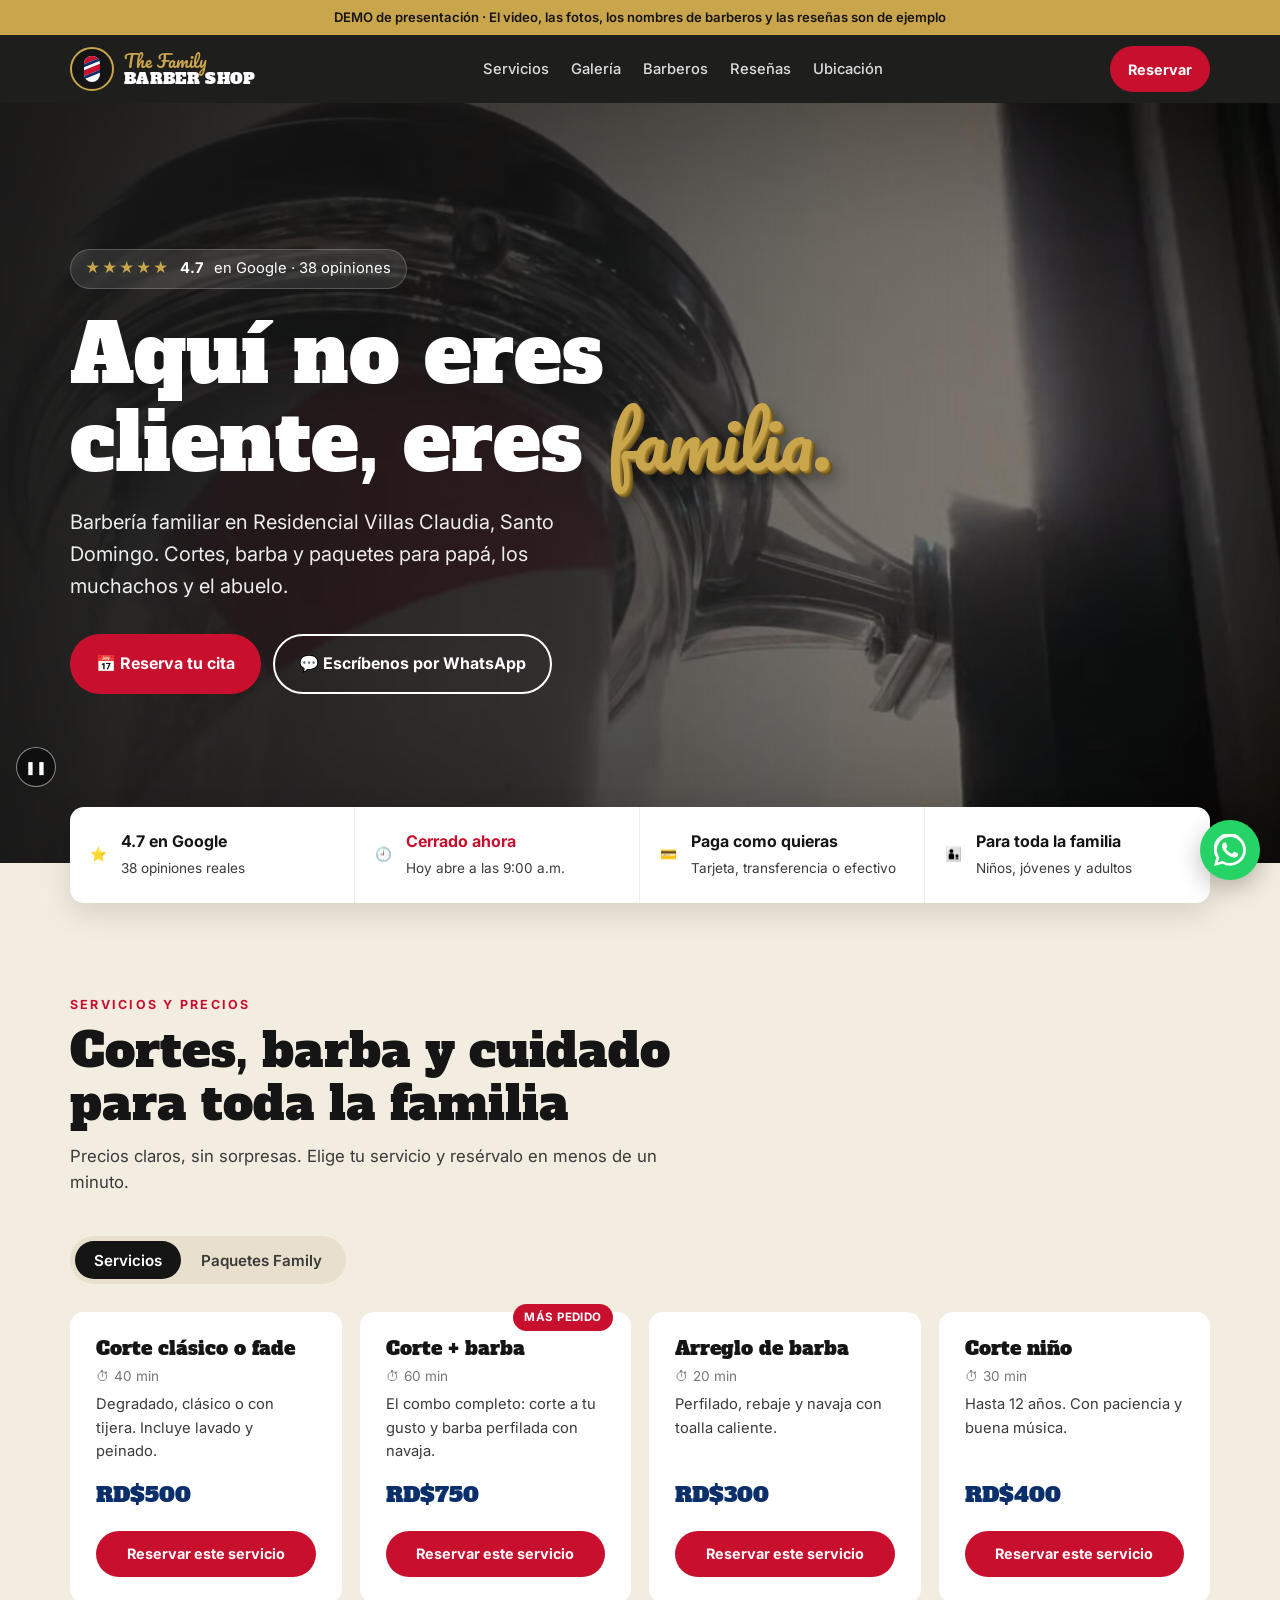
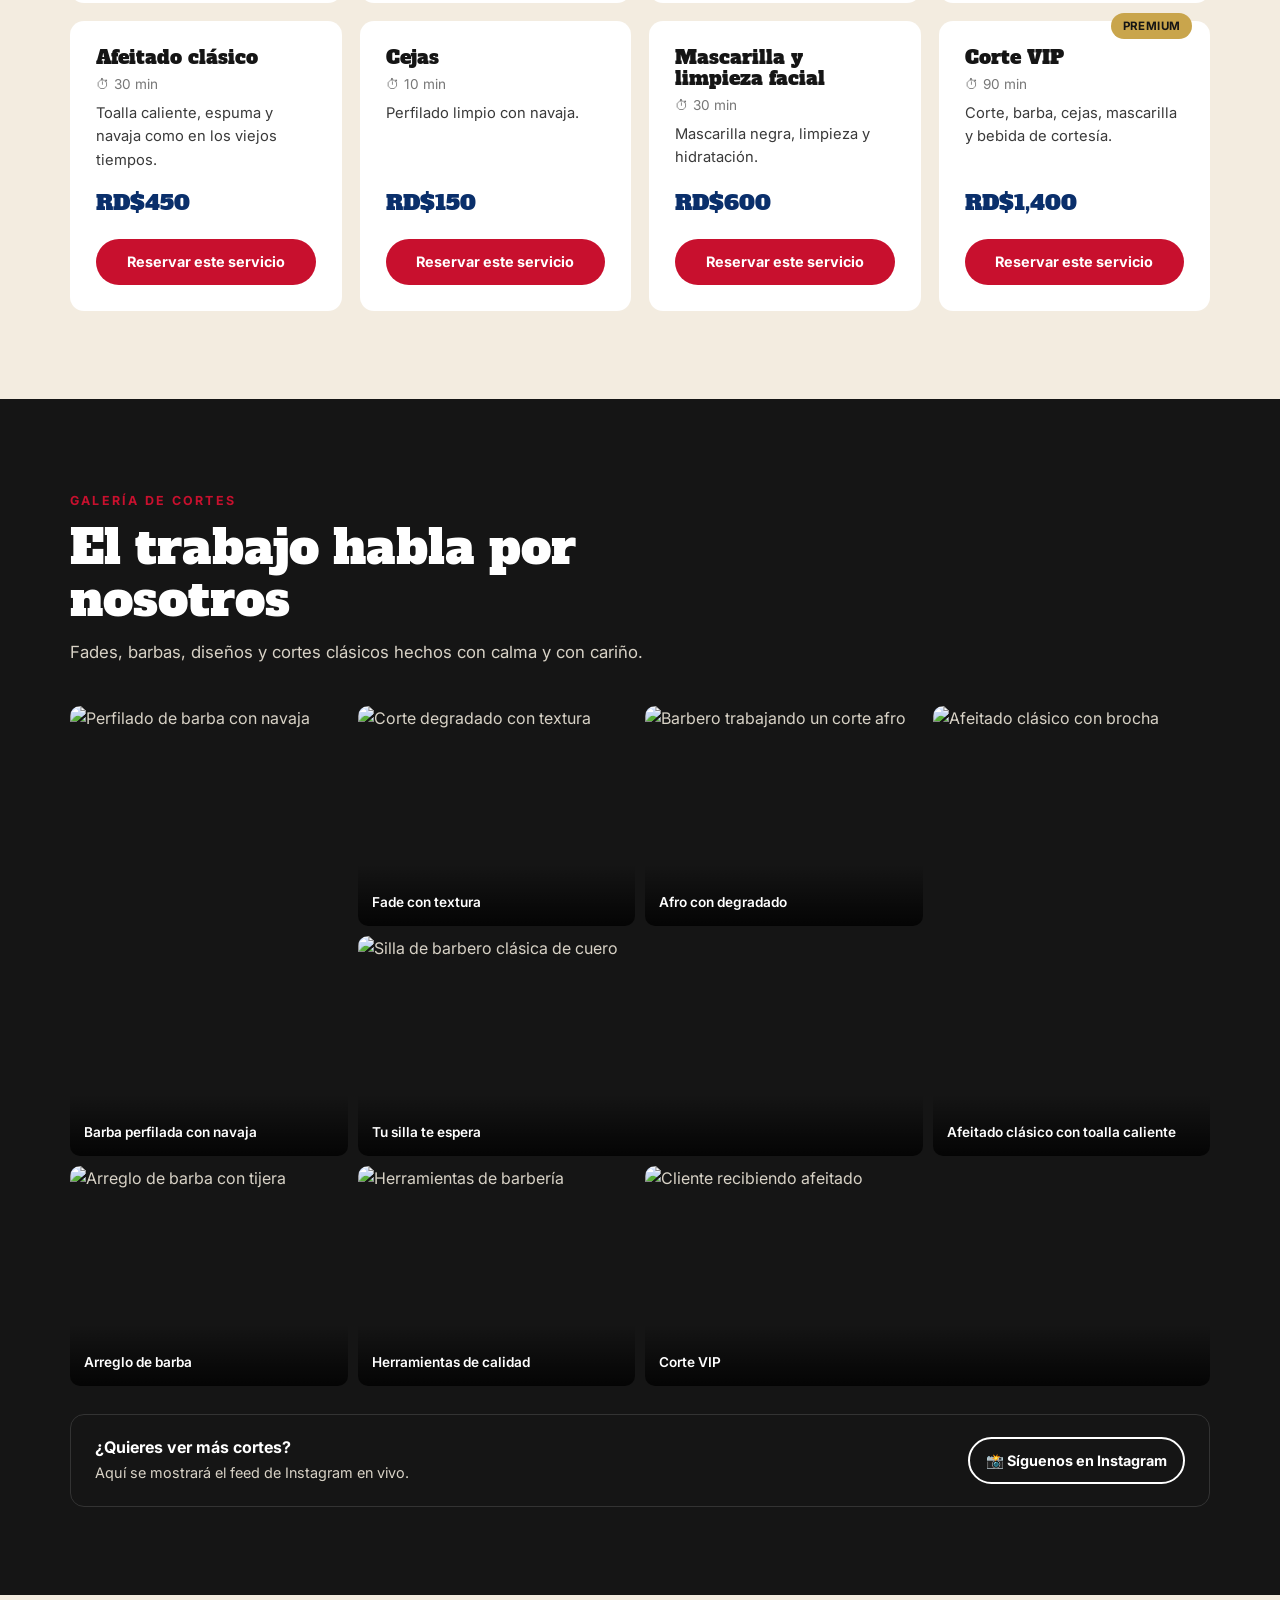
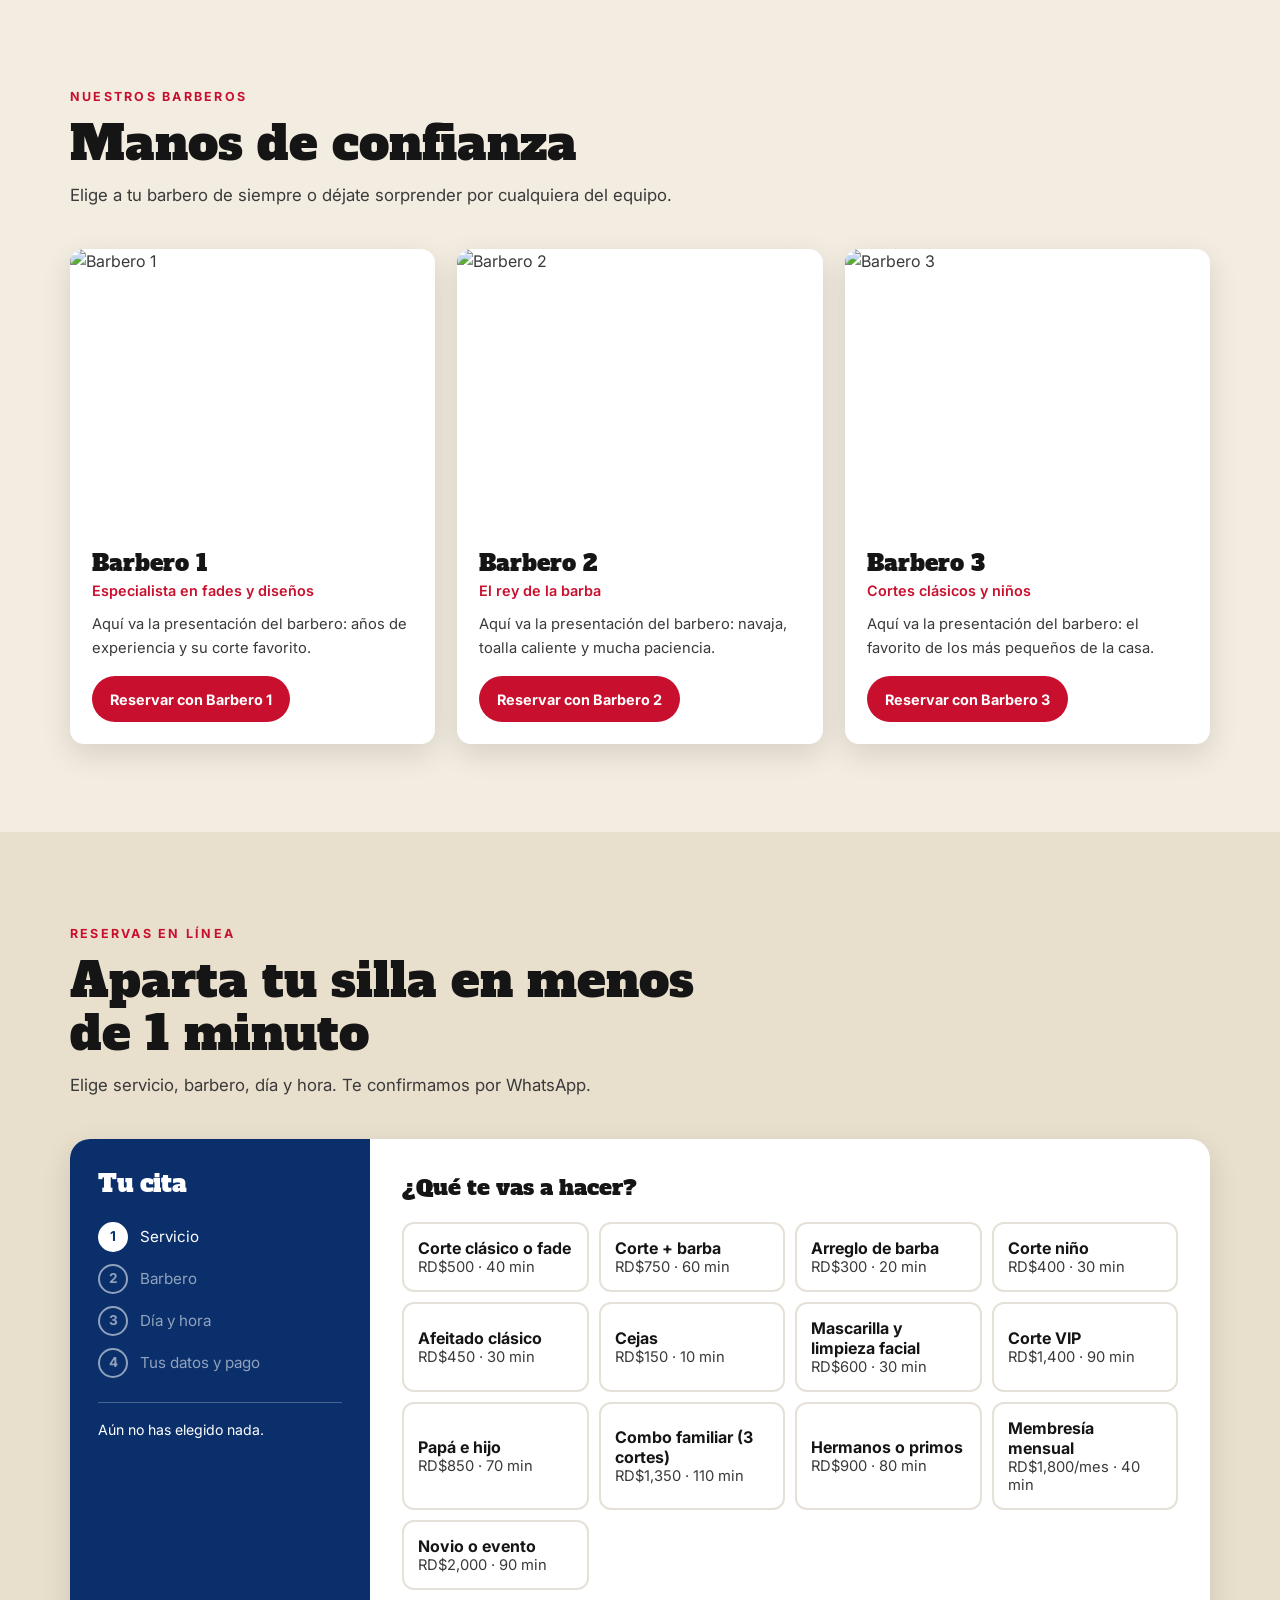
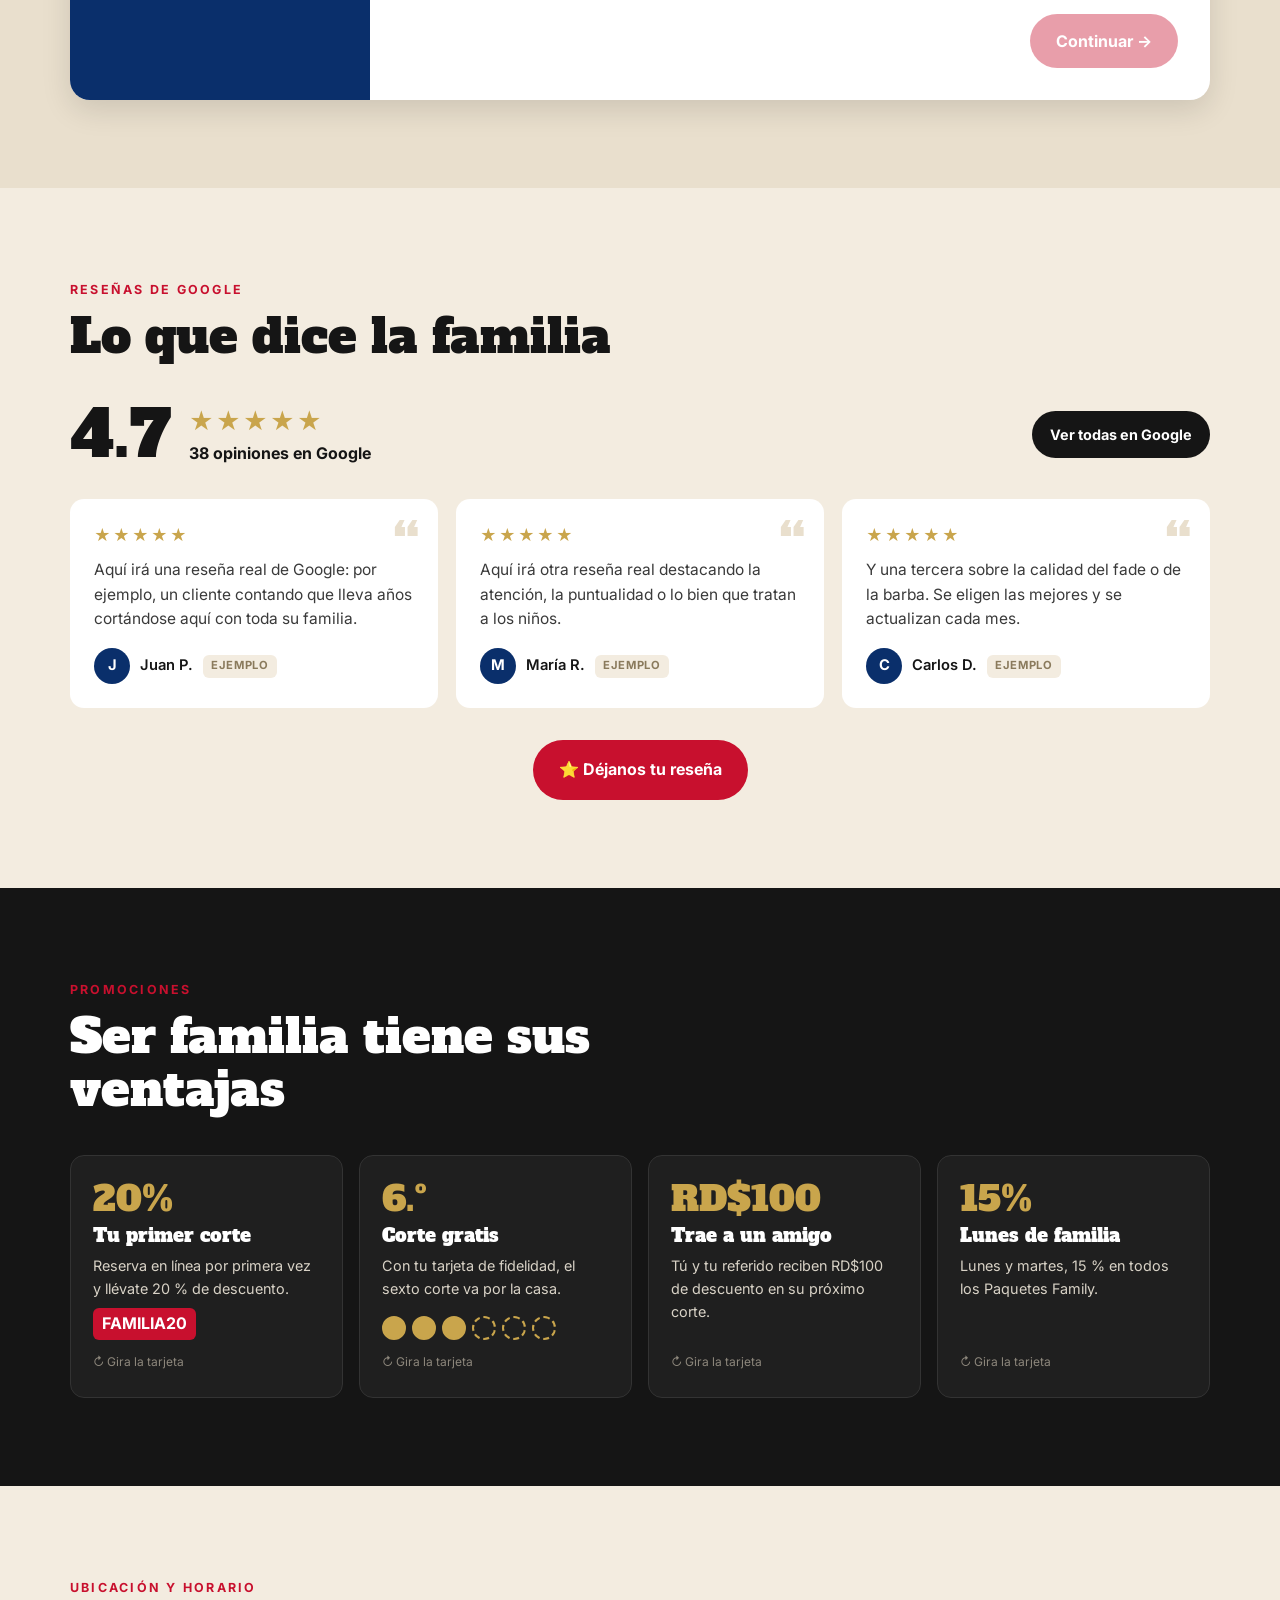
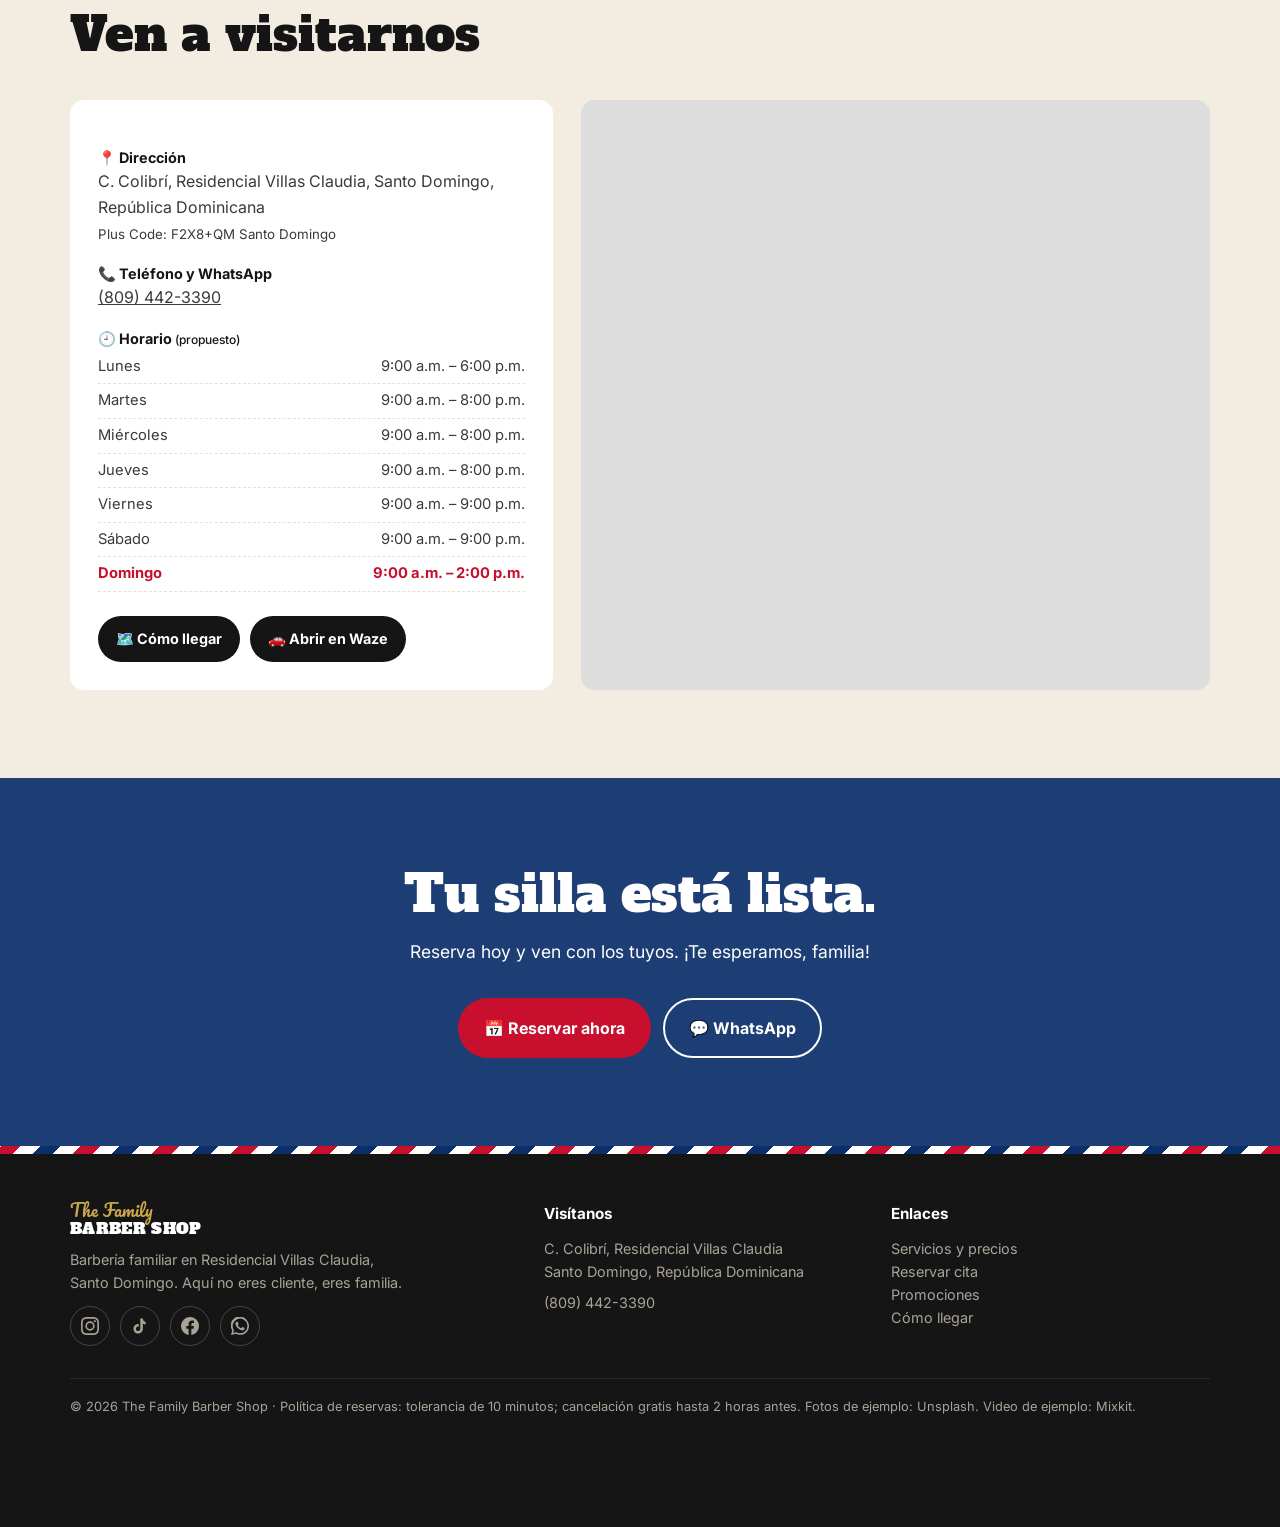
==== commit b7ff1edf: "Cambiar el nombre a The Family Barber Shop Actualiza el título, el logo, los textos, los mensajes de" ====
--- a/the-family-barber-shop-ii/demo/index.html
+++ b/the-family-barber-shop-ii/demo/index.html
@@ -3,7 +3,7 @@
 <head>
 <meta charset="utf-8">
 <meta name="viewport" content="width=device-width, initial-scale=1">
-<title>The Family Barber Shop II | Barbería en Villas Claudia, Santo Domingo</title>
+<title>The Family Barber Shop | Barbería en Villas Claudia, Santo Domingo</title>
 <meta name="description" content="Barbería familiar en Villas Claudia, Santo Domingo. Cortes, barba y paquetes para toda la familia. ⭐ 4.7 en Google. Reserva en línea o por WhatsApp.">
 <meta name="robots" content="noindex">
 <script>
@@ -311,11 +311,11 @@
 
 <header class="nav">
   <div class="wrap nav-in">
-    <a href="#inicio" class="logo" aria-label="The Family Barber Shop II, inicio">
+    <a href="#inicio" class="logo" aria-label="The Family Barber Shop, inicio">
       <span class="logo-badge" aria-hidden="true">
         <svg width="22" height="30" viewBox="0 0 22 30"><rect x="3" y="2" width="16" height="26" rx="8" fill="#fff"/><clipPath id="pc"><rect x="3" y="2" width="16" height="26" rx="8"/></clipPath><g clip-path="url(#pc)"><path d="M-6 8 L28 -6 L28 0 L-6 14Z M-6 20 L28 6 L28 12 L-6 26Z" fill="#C8102E"/><path d="M-6 14 L28 0 L28 3 L-6 17Z M-6 26 L28 12 L28 15 L-6 29Z" fill="#0A2F6B"/></g></svg>
       </span>
-      <span class="logo-txt"><span class="script">The Family</span><b>BARBER SHOP II</b></span>
+      <span class="logo-txt"><span class="script">The Family</span><b>BARBER SHOP</b></span>
     </a>
     <ul class="nav-links">
       <li><a href="#servicios">Servicios</a></li>
@@ -344,7 +344,7 @@
     <p class="lead">Barbería familiar en Residencial Villas Claudia, Santo Domingo. Cortes, barba y paquetes para papá, los muchachos y el abuelo.</p>
     <div class="hero-ctas">
       <a href="#reservar" class="btn btn-rojo">📅 Reserva tu cita</a>
-      <a href="https://wa.me/18094423390?text=Hola%2C%20quiero%20reservar%20un%20corte%20en%20The%20Family%20Barber%20Shop%20II" target="_blank" rel="noopener" class="btn btn-borde">💬 Escríbenos por WhatsApp</a>
+      <a href="https://wa.me/18094423390?text=Hola%2C%20quiero%20reservar%20un%20corte%20en%20The%20Family%20Barber%20Shop" target="_blank" rel="noopener" class="btn btn-borde">💬 Escríbenos por WhatsApp</a>
     </div>
    </div>
    <div class="pole3d" id="pole3d" aria-hidden="true">
@@ -555,7 +555,7 @@
         </div>
       </div>
       <div class="mapa">
-        <iframe title="Mapa de The Family Barber Shop II" loading="lazy" referrerpolicy="no-referrer-when-downgrade" src="https://www.google.com/maps?q=F2X8%2BQM%20Santo%20Domingo%2C%20Rep%C3%BAblica%20Dominicana&z=16&output=embed"></iframe>
+        <iframe title="Mapa de The Family Barber Shop" loading="lazy" referrerpolicy="no-referrer-when-downgrade" src="https://www.google.com/maps?q=F2X8%2BQM%20Santo%20Domingo%2C%20Rep%C3%BAblica%20Dominicana&z=16&output=embed"></iframe>
       </div>
     </div>
   </div>
@@ -568,7 +568,7 @@
     <p>Reserva hoy y ven con los tuyos. ¡Te esperamos, familia!</p>
     <div class="hero-ctas">
       <a href="#reservar" class="btn btn-rojo">📅 Reservar ahora</a>
-      <a href="https://wa.me/18094423390?text=Hola%2C%20quiero%20reservar%20un%20corte%20en%20The%20Family%20Barber%20Shop%20II" target="_blank" rel="noopener" class="btn btn-borde">💬 WhatsApp</a>
+      <a href="https://wa.me/18094423390?text=Hola%2C%20quiero%20reservar%20un%20corte%20en%20The%20Family%20Barber%20Shop" target="_blank" rel="noopener" class="btn btn-borde">💬 WhatsApp</a>
     </div>
   </div>
 </section>
@@ -579,7 +579,7 @@
   <div class="wrap">
     <div class="foot-grid">
       <div>
-        <a href="#inicio" class="logo"><span class="logo-txt"><span class="script">The Family</span><b>BARBER SHOP II</b></span></a>
+        <a href="#inicio" class="logo"><span class="logo-txt"><span class="script">The Family</span><b>BARBER SHOP</b></span></a>
         <p style="margin-top:12px;max-width:340px">Barbería familiar en Residencial Villas Claudia, Santo Domingo. Aquí no eres cliente, eres familia.</p>
         <div class="redes">
           <a href="#" onclick="return false" aria-label="Instagram"><svg viewBox="0 0 24 24"><path d="M12 2.2c3.2 0 3.6 0 4.8.1 3.3.1 4.8 1.7 4.9 4.9.1 1.3.1 1.6.1 4.8s0 3.6-.1 4.8c-.1 3.2-1.7 4.8-4.9 4.9-1.3.1-1.6.1-4.8.1s-3.6 0-4.8-.1c-3.3-.1-4.8-1.7-4.9-4.9C2.2 15.6 2.2 15.2 2.2 12s0-3.6.1-4.8C2.4 3.9 3.9 2.4 7.2 2.3 8.4 2.2 8.8 2.2 12 2.2zM12 0C8.7 0 8.3 0 7.1.1 2.7.3.3 2.7.1 7.1 0 8.3 0 8.7 0 12s0 3.7.1 4.9c.2 4.4 2.6 6.8 7 7 1.2.1 1.6.1 4.9.1s3.7 0 4.9-.1c4.4-.2 6.8-2.6 7-7 .1-1.2.1-1.6.1-4.9s0-3.7-.1-4.9c-.2-4.4-2.6-6.8-7-7C15.7 0 15.3 0 12 0zm0 5.8a6.2 6.2 0 100 12.4 6.2 6.2 0 000-12.4zM12 16a4 4 0 110-8 4 4 0 010 8zm6.4-11.8a1.4 1.4 0 100 2.9 1.4 1.4 0 000-2.9z"/></svg></a>
@@ -598,15 +598,15 @@
         <p><a href="#servicios">Servicios y precios</a><br><a href="#reservar">Reservar cita</a><br><a href="#promos">Promociones</a><br><a href="#ubicacion">Cómo llegar</a></p>
       </div>
     </div>
-    <div class="legal">© <span id="anio"></span> The Family Barber Shop II · Política de reservas: tolerancia de 10 minutos; cancelación gratis hasta 2 horas antes. Fotos de ejemplo: Unsplash. Video de ejemplo: Mixkit.</div>
+    <div class="legal">© <span id="anio"></span> The Family Barber Shop · Política de reservas: tolerancia de 10 minutos; cancelación gratis hasta 2 horas antes. Fotos de ejemplo: Unsplash. Video de ejemplo: Mixkit.</div>
   </div>
 </footer>
 
 <div class="barra-movil">
   <a href="#reservar" class="btn btn-rojo">📅 Reservar</a>
-  <a href="https://wa.me/18094423390?text=Hola%2C%20quiero%20reservar%20un%20corte%20en%20The%20Family%20Barber%20Shop%20II" target="_blank" rel="noopener" class="btn btn-wa">💬 WhatsApp</a>
+  <a href="https://wa.me/18094423390?text=Hola%2C%20quiero%20reservar%20un%20corte%20en%20The%20Family%20Barber%20Shop" target="_blank" rel="noopener" class="btn btn-wa">💬 WhatsApp</a>
 </div>
-<a class="wa-flot" href="https://wa.me/18094423390?text=Hola%2C%20quiero%20reservar%20un%20corte%20en%20The%20Family%20Barber%20Shop%20II" target="_blank" rel="noopener" aria-label="Escríbenos por WhatsApp">
+<a class="wa-flot" href="https://wa.me/18094423390?text=Hola%2C%20quiero%20reservar%20un%20corte%20en%20The%20Family%20Barber%20Shop" target="_blank" rel="noopener" aria-label="Escríbenos por WhatsApp">
   <svg viewBox="0 0 24 24"><path d="M17.5 14.4c-.3-.1-1.8-.9-2-1-.3-.1-.5-.1-.7.1-.2.3-.8 1-.9 1.2-.2.2-.3.2-.6.1-.3-.1-1.3-.5-2.4-1.5-.9-.8-1.5-1.8-1.7-2.1-.2-.3 0-.5.1-.6l.4-.5c.2-.2.2-.3.3-.5.1-.2 0-.4 0-.5l-.9-2.2c-.2-.6-.5-.5-.7-.5h-.6c-.2 0-.5.1-.8.4-.3.3-1 1-1 2.5s1.1 2.9 1.2 3.1c.1.2 2.1 3.2 5.1 4.5.7.3 1.3.5 1.7.6.7.2 1.4.2 1.9.1.6-.1 1.8-.7 2-1.4.2-.7.2-1.3.2-1.4-.1-.2-.3-.3-.6-.4zM12 21.8c-1.8 0-3.5-.5-5-1.4l-.4-.2-3.7 1 1-3.6-.2-.4A9.8 9.8 0 1112 21.8zM20.5 3.5A11.8 11.8 0 001.7 17.7L0 24l6.4-1.7A11.8 11.8 0 0024 12c0-3.2-1.2-6.2-3.5-8.5z"/></svg>
 </a>
 
@@ -747,7 +747,7 @@
   const pago = document.querySelector('input[name="pago"]:checked').value;
   $("exito-titulo").textContent = `¡Listo, ${nombre}!`;
   $("exito-texto").innerHTML = `Te esperamos el <b>${fechaTexto()}</b> a las <b>${h12(R.hora)}</b> con ${nombreBarbero()}.<br>${s.nombre} · ${rd(s.precio)} · ${pago}`;
-  const msg = `Hola, soy ${$("f-nombre").value.trim()}. Quiero confirmar mi cita en The Family Barber Shop II:\n• ${s.nombre}\n• ${fechaTexto()} a las ${h12(R.hora)}\n• Barbero: ${nombreBarbero()}\n• Pago: ${pago}`;
+  const msg = `Hola, soy ${$("f-nombre").value.trim()}. Quiero confirmar mi cita en The Family Barber Shop:\n• ${s.nombre}\n• ${fechaTexto()} a las ${h12(R.hora)}\n• Barbero: ${nombreBarbero()}\n• Pago: ${pago}`;
   $("exito-wa").href = `https://wa.me/${WA}?text=${encodeURIComponent(msg)}`;
   R.paso = 5; render();
 });
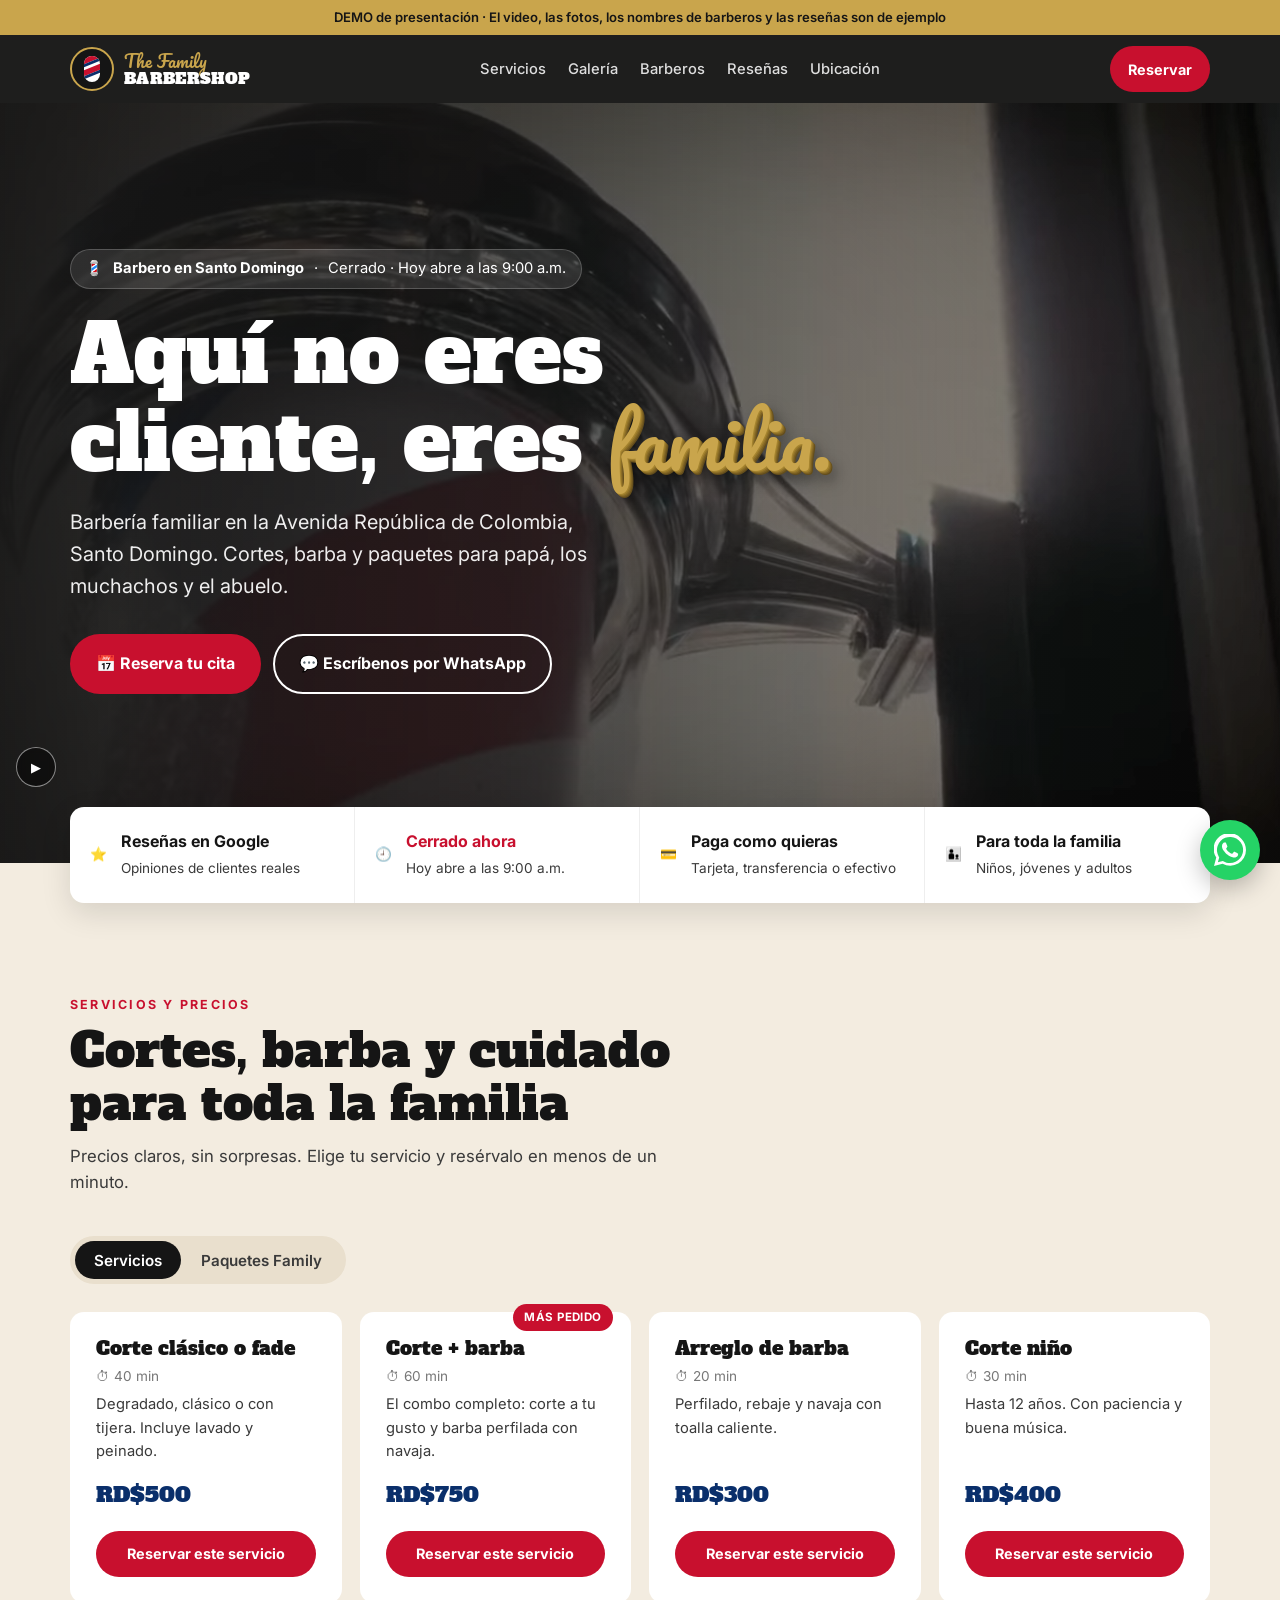
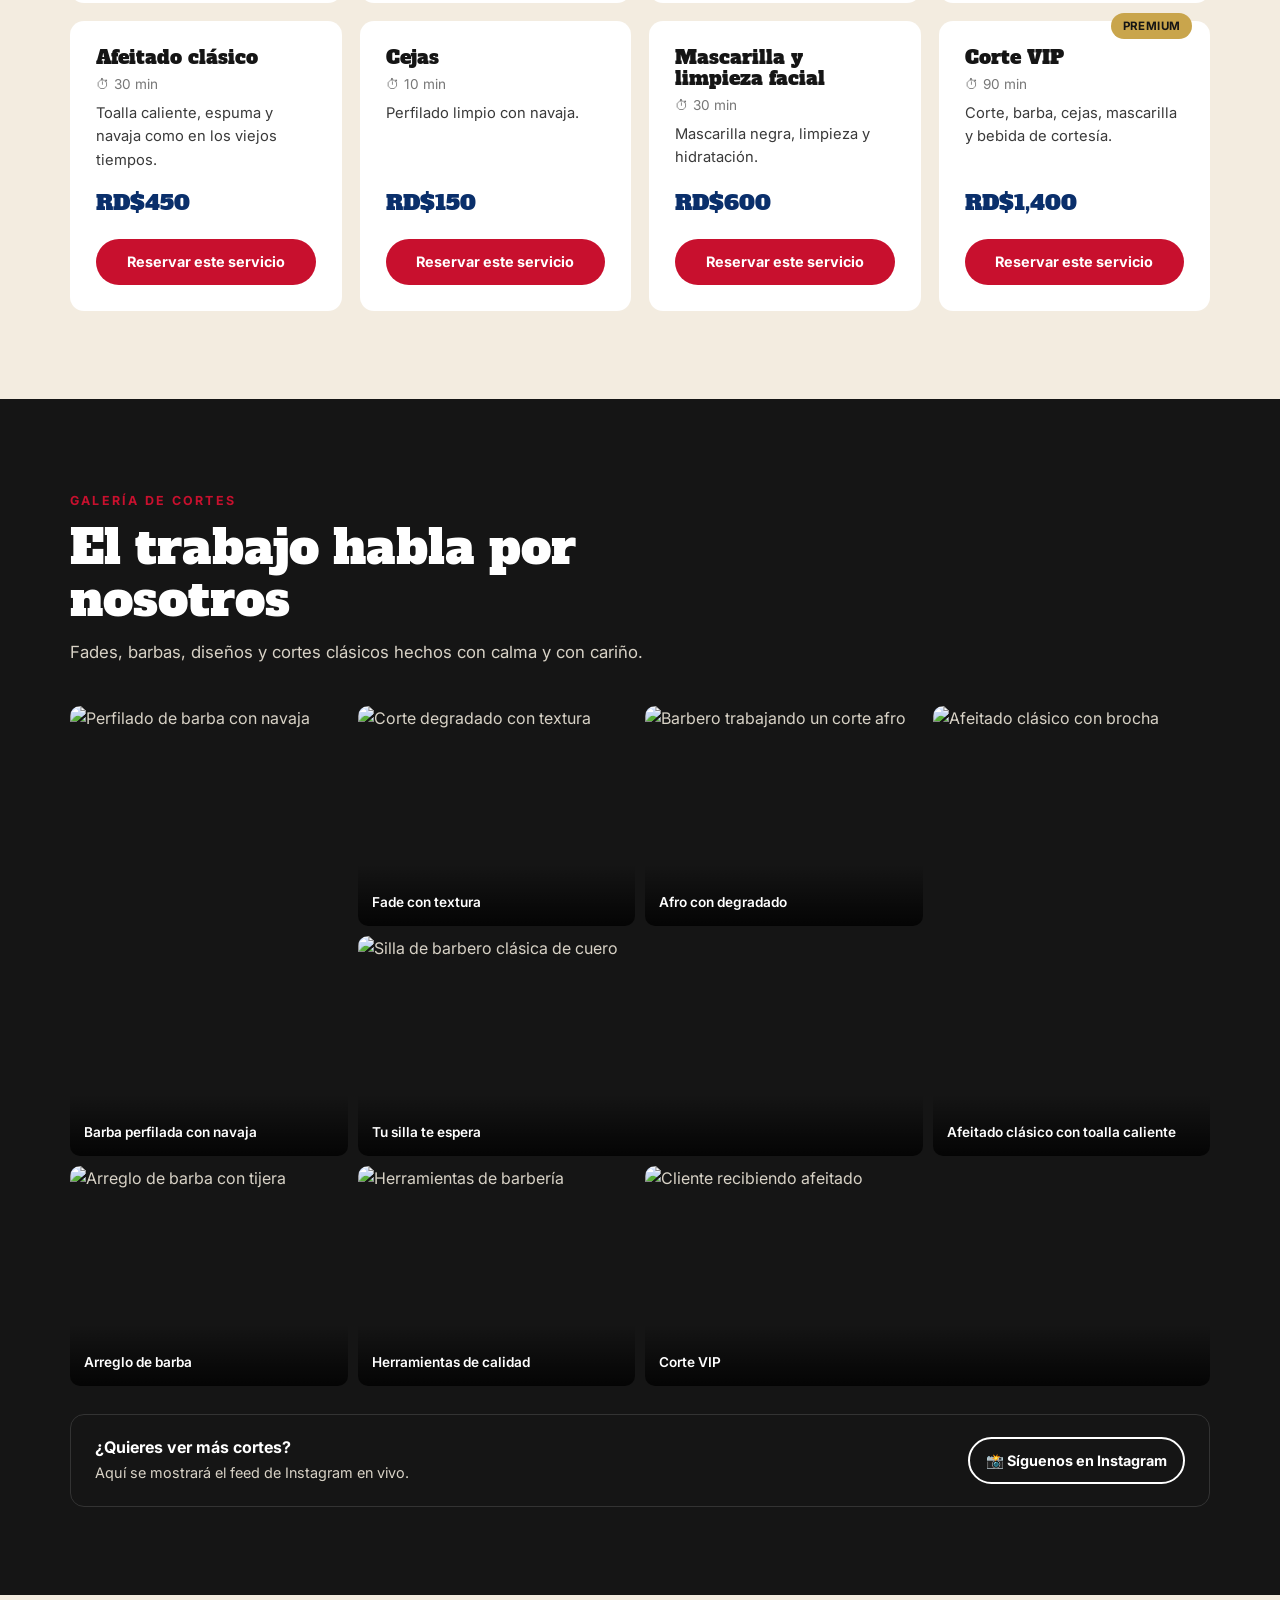
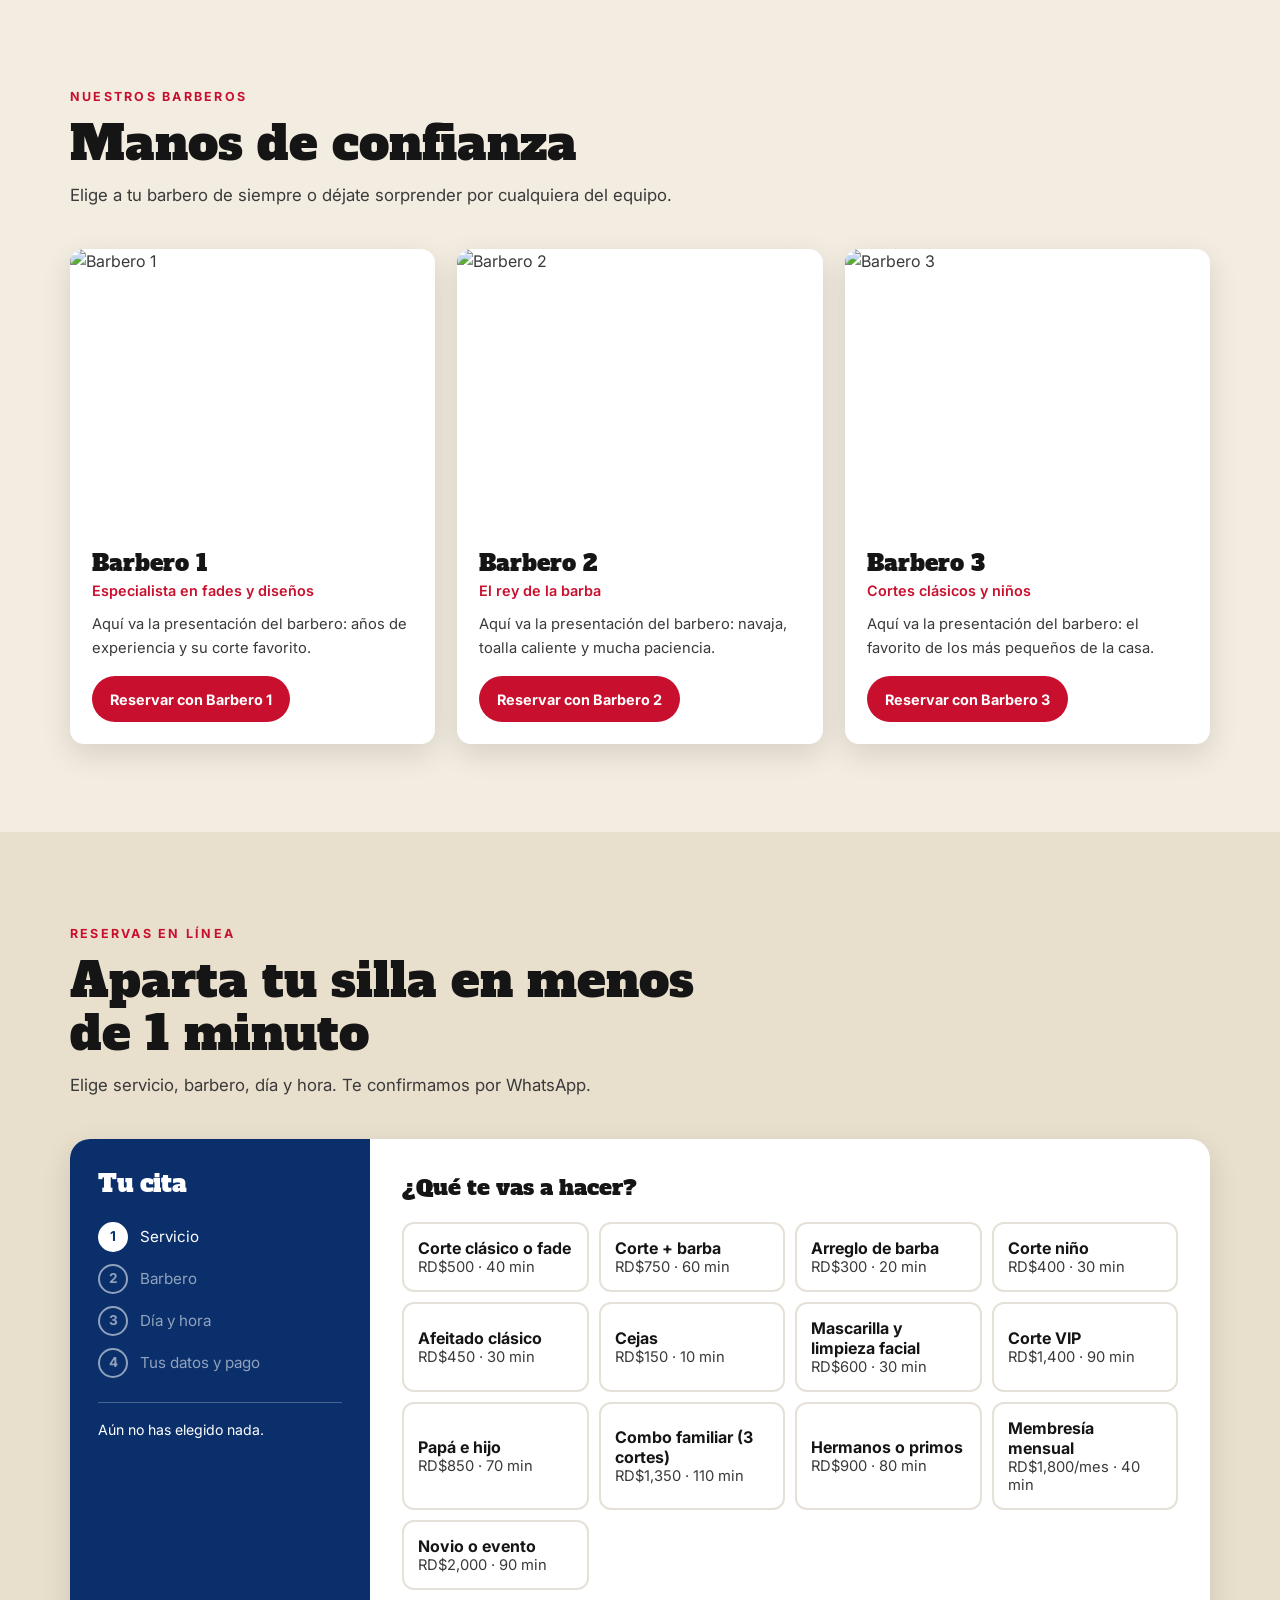
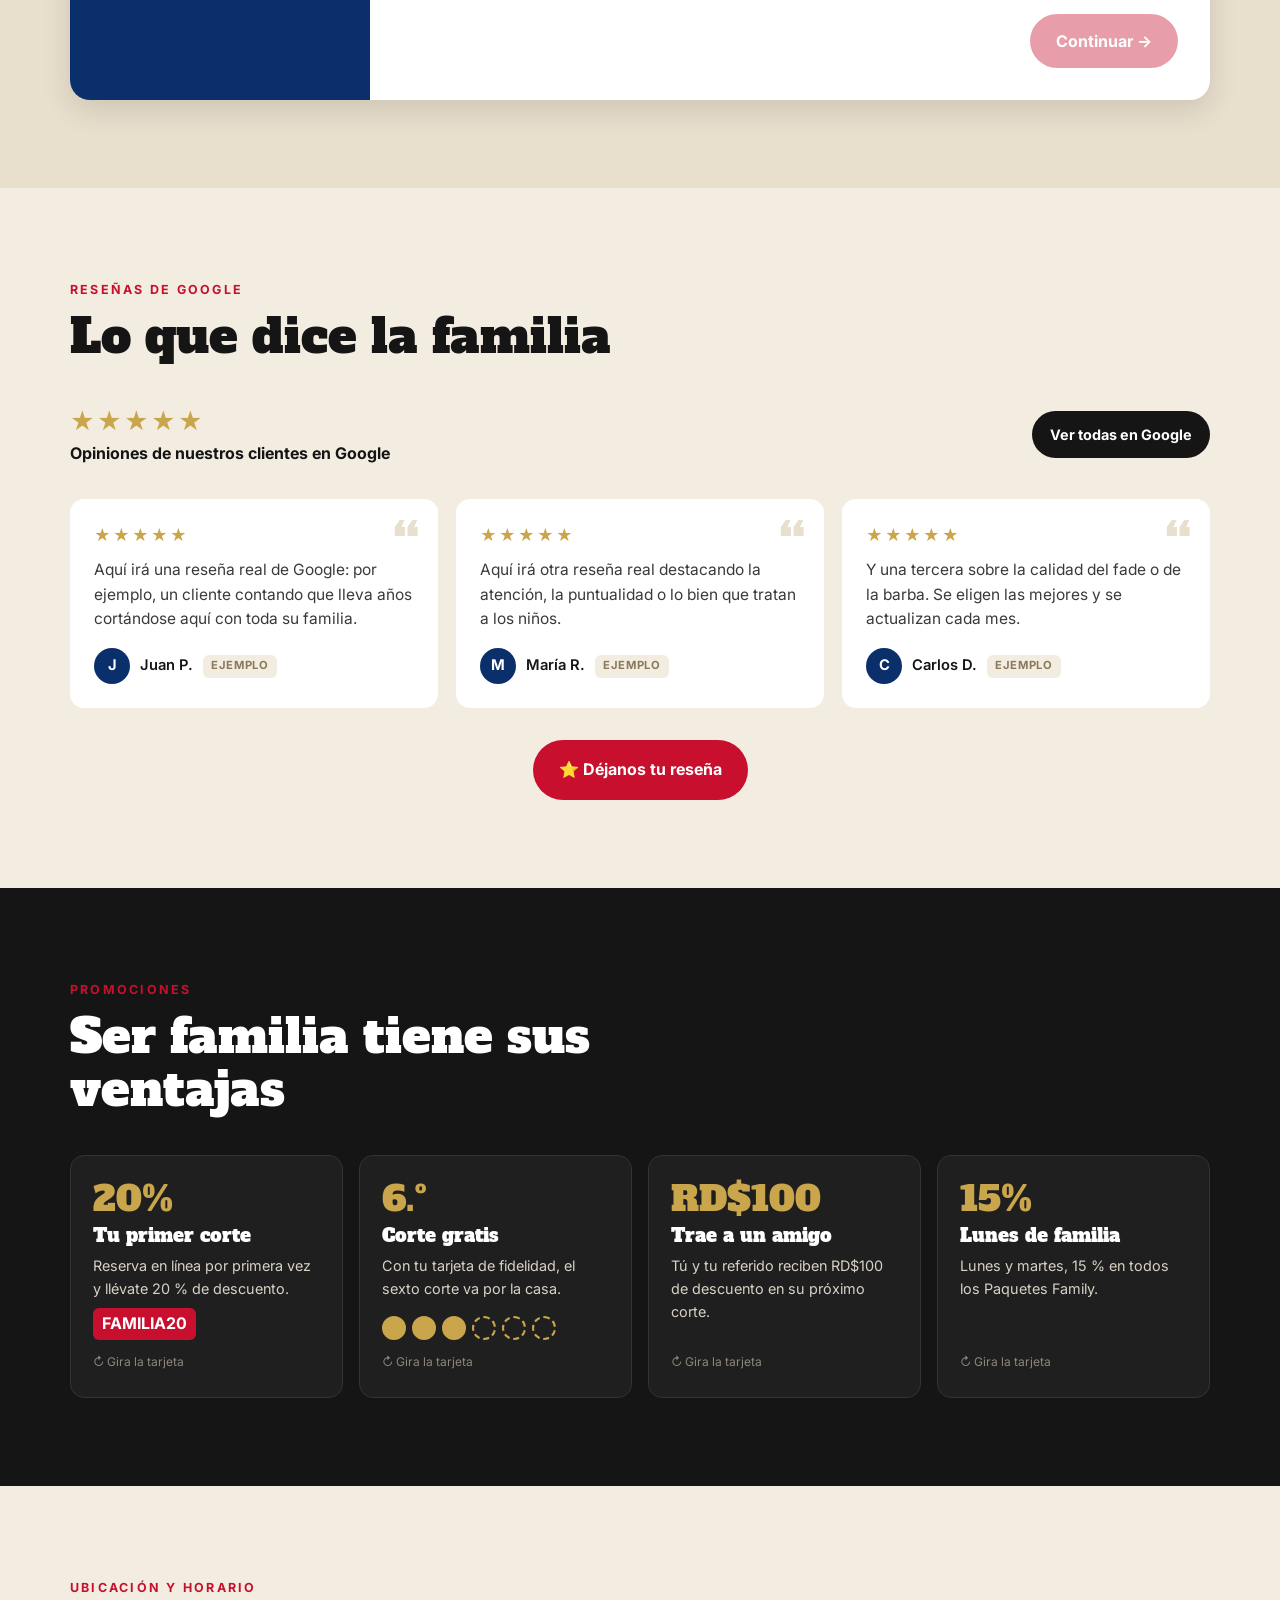
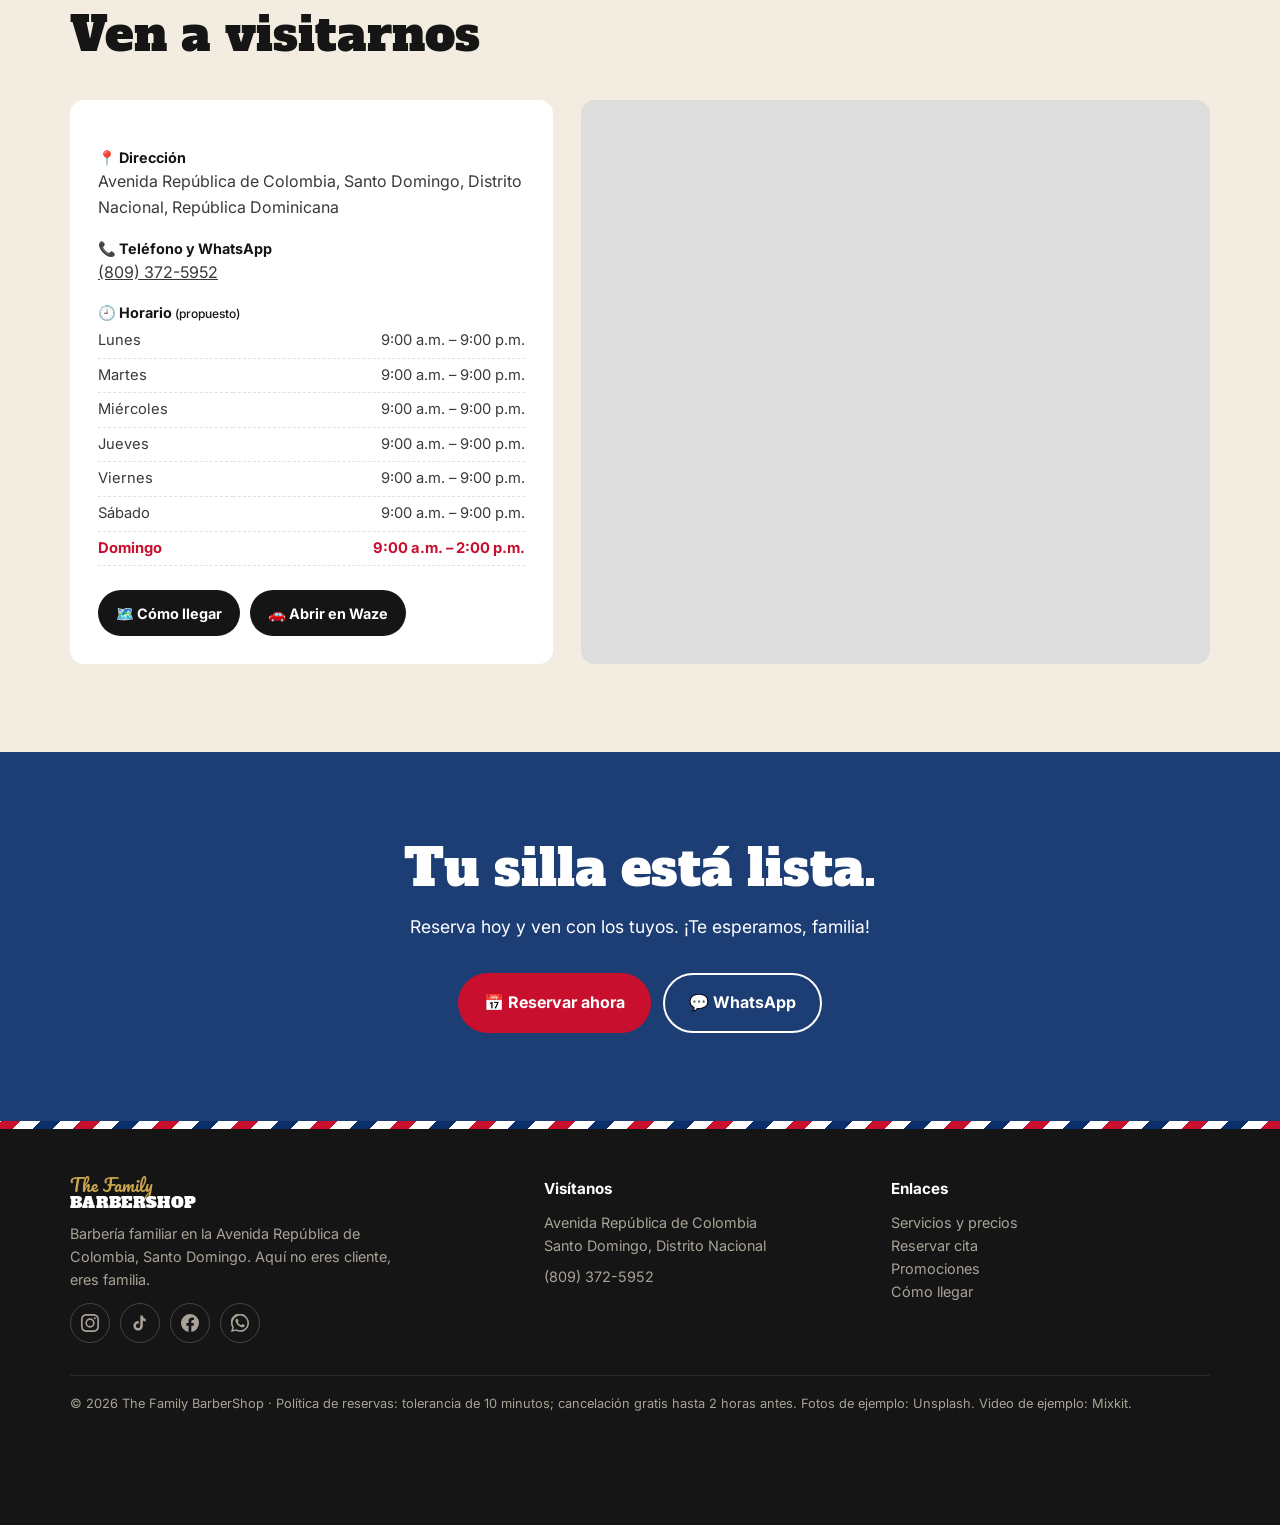
==== commit 8de5d5df: "Actualizar los datos del negocio: The Family BarberShop Nuevo nombre, dirección (Avenida República d" ====
--- a/the-family-barber-shop-ii/demo/index.html
+++ b/the-family-barber-shop-ii/demo/index.html
@@ -3,8 +3,8 @@
 <head>
 <meta charset="utf-8">
 <meta name="viewport" content="width=device-width, initial-scale=1">
-<title>The Family Barber Shop | Barbería en Villas Claudia, Santo Domingo</title>
-<meta name="description" content="Barbería familiar en Villas Claudia, Santo Domingo. Cortes, barba y paquetes para toda la familia. ⭐ 4.7 en Google. Reserva en línea o por WhatsApp.">
+<title>The Family BarberShop | Barbero en Santo Domingo, Av. República de Colombia</title>
+<meta name="description" content="Barbería familiar en la Avenida República de Colombia, Santo Domingo. Cortes, barba y paquetes para toda la familia. Abierto hasta las 9 p. m. Reserva en línea o por WhatsApp.">
 <meta name="robots" content="noindex">
 <script>
   // La demo siempre empieza arriba: sin restaurar el scroll anterior ni saltar a una #sección
@@ -311,11 +311,11 @@
 
 <header class="nav">
   <div class="wrap nav-in">
-    <a href="#inicio" class="logo" aria-label="The Family Barber Shop, inicio">
+    <a href="#inicio" class="logo" aria-label="The Family BarberShop, inicio">
       <span class="logo-badge" aria-hidden="true">
         <svg width="22" height="30" viewBox="0 0 22 30"><rect x="3" y="2" width="16" height="26" rx="8" fill="#fff"/><clipPath id="pc"><rect x="3" y="2" width="16" height="26" rx="8"/></clipPath><g clip-path="url(#pc)"><path d="M-6 8 L28 -6 L28 0 L-6 14Z M-6 20 L28 6 L28 12 L-6 26Z" fill="#C8102E"/><path d="M-6 14 L28 0 L28 3 L-6 17Z M-6 26 L28 12 L28 15 L-6 29Z" fill="#0A2F6B"/></g></svg>
       </span>
-      <span class="logo-txt"><span class="script">The Family</span><b>BARBER SHOP</b></span>
+      <span class="logo-txt"><span class="script">The Family</span><b>BARBERSHOP</b></span>
     </a>
     <ul class="nav-links">
       <li><a href="#servicios">Servicios</a></li>
@@ -339,12 +339,12 @@
   <button class="video-btn" id="video-btn" type="button" aria-label="Pausar el video">❚❚</button>
   <div class="wrap hero-grid">
    <div class="hero-txt">
-    <div class="hero-rating"><span class="stars">★★★★★</span><b>4.7</b> en Google · 38 opiniones</div>
+    <div class="hero-rating">💈 <b>Barbero en Santo Domingo</b> · <span id="chip-horario">Cierra a las 9:00 p.m.</span></div>
     <h1>Aquí no eres cliente, eres <span class="script">familia.</span></h1>
-    <p class="lead">Barbería familiar en Residencial Villas Claudia, Santo Domingo. Cortes, barba y paquetes para papá, los muchachos y el abuelo.</p>
+    <p class="lead">Barbería familiar en la Avenida República de Colombia, Santo Domingo. Cortes, barba y paquetes para papá, los muchachos y el abuelo.</p>
     <div class="hero-ctas">
       <a href="#reservar" class="btn btn-rojo">📅 Reserva tu cita</a>
-      <a href="https://wa.me/18094423390?text=Hola%2C%20quiero%20reservar%20un%20corte%20en%20The%20Family%20Barber%20Shop" target="_blank" rel="noopener" class="btn btn-borde">💬 Escríbenos por WhatsApp</a>
+      <a href="https://wa.me/18093725952?text=Hola%2C%20quiero%20reservar%20un%20corte%20en%20The%20Family%20BarberShop" target="_blank" rel="noopener" class="btn btn-borde">💬 Escríbenos por WhatsApp</a>
     </div>
    </div>
    <div class="pole3d" id="pole3d" aria-hidden="true">
@@ -357,8 +357,8 @@
 <!-- CONFIANZA -->
 <div class="trust">
   <div class="wrap trust-grid">
-    <div class="trust-item"><span class="trust-ico">⭐</span><div><b>4.7 en Google</b><span>38 opiniones reales</span></div></div>
-    <div class="trust-item"><span class="trust-ico">🕘</span><div><b id="estado-abierto">Abre a las 9:00 a.m.</b><span id="estado-detalle">Lunes a domingo</span></div></div>
+    <div class="trust-item"><span class="trust-ico">⭐</span><div><b>Reseñas en Google</b><span>Opiniones de clientes reales</span></div></div>
+    <div class="trust-item"><span class="trust-ico">🕘</span><div><b id="estado-abierto">Abierto hoy</b><span id="estado-detalle">Cierra a las 9:00 p.m.</span></div></div>
     <div class="trust-item"><span class="trust-ico">💳</span><div><b>Paga como quieras</b><span>Tarjeta, transferencia o efectivo</span></div></div>
     <div class="trust-item"><span class="trust-ico">👨‍👦</span><div><b>Para toda la familia</b><span>Niños, jóvenes y adultos</span></div></div>
   </div>
@@ -492,9 +492,8 @@
       <h2>Lo que dice la familia</h2>
     </div>
     <div class="rating-big">
-      <span class="rating-num">4.7</span>
-      <div><div class="stars">★★★★★</div><b style="color:var(--negro)">38 opiniones en Google</b></div>
-      <a href="https://www.google.com/maps/search/?api=1&query=The+Family+Barber+Shop+II+Santo+Domingo" target="_blank" rel="noopener" class="btn btn-sm" style="background:var(--negro);color:#fff;margin-left:auto">Ver todas en Google</a>
+      <div><div class="stars">★★★★★</div><b style="color:var(--negro)">Opiniones de nuestros clientes en Google</b></div>
+      <a href="https://www.google.com/maps/search/?api=1&query=The+Family+BarberShop+Avenida+Rep%C3%BAblica+de+Colombia+Santo+Domingo" target="_blank" rel="noopener" class="btn btn-sm" style="background:var(--negro);color:#fff;margin-left:auto">Ver todas en Google</a>
     </div>
     <div class="resenas">
       <article class="resena"><span class="stars">★★★★★</span><p>Aquí irá una reseña real de Google: por ejemplo, un cliente contando que lleva años cortándose aquí con toda su familia.</p><div class="autor"><span class="ini">J</span>Juan P. <span class="etiqueta-ej">Ejemplo</span></div></article>
@@ -502,7 +501,7 @@
       <article class="resena"><span class="stars">★★★★★</span><p>Y una tercera sobre la calidad del fade o de la barba. Se eligen las mejores y se actualizan cada mes.</p><div class="autor"><span class="ini">C</span>Carlos D. <span class="etiqueta-ej">Ejemplo</span></div></article>
     </div>
     <div style="text-align:center;margin-top:32px">
-      <a href="https://www.google.com/maps/search/?api=1&query=The+Family+Barber+Shop+II+Santo+Domingo" target="_blank" rel="noopener" class="btn btn-rojo">⭐ Déjanos tu reseña</a>
+      <a href="https://www.google.com/maps/search/?api=1&query=The+Family+BarberShop+Avenida+Rep%C3%BAblica+de+Colombia+Santo+Domingo" target="_blank" rel="noopener" class="btn btn-rojo">⭐ Déjanos tu reseña</a>
     </div>
   </div>
 </section>
@@ -545,17 +544,17 @@
     <div class="ubic">
       <div class="ubic-info">
         <dl>
-          <div><dt>📍 Dirección</dt><dd>C. Colibrí, Residencial Villas Claudia, Santo Domingo, República Dominicana<br><small>Plus Code: F2X8+QM Santo Domingo</small></dd></div>
-          <div><dt>📞 Teléfono y WhatsApp</dt><dd><a href="tel:+18094423390">(809) 442-3390</a></dd></div>
+          <div><dt>📍 Dirección</dt><dd>Avenida República de Colombia, Santo Domingo, Distrito Nacional, República Dominicana</dd></div>
+          <div><dt>📞 Teléfono y WhatsApp</dt><dd><a href="tel:+18093725952">(809) 372-5952</a></dd></div>
           <div><dt>🕘 Horario <small style="font-weight:500">(propuesto)</small></dt><dd><table class="horario" id="tabla-horario"></table></dd></div>
         </dl>
         <div class="ubic-btns">
-          <a class="btn btn-sm" target="_blank" rel="noopener" href="https://www.google.com/maps/search/?api=1&query=F2X8%2BQM%20Santo%20Domingo">🗺️ Cómo llegar</a>
-          <a class="btn btn-sm" target="_blank" rel="noopener" href="https://waze.com/ul?q=F2X8%2BQM%20Santo%20Domingo&navigate=yes">🚗 Abrir en Waze</a>
+          <a class="btn btn-sm" target="_blank" rel="noopener" href="https://www.google.com/maps/search/?api=1&query=The%20Family%20BarberShop%2C%20Avenida%20Rep%C3%BAblica%20de%20Colombia%2C%20Santo%20Domingo%2C%20Distrito%20Nacional">🗺️ Cómo llegar</a>
+          <a class="btn btn-sm" target="_blank" rel="noopener" href="https://waze.com/ul?q=Avenida%20Rep%C3%BAblica%20de%20Colombia%2C%20Santo%20Domingo&navigate=yes">🚗 Abrir en Waze</a>
         </div>
       </div>
       <div class="mapa">
-        <iframe title="Mapa de The Family Barber Shop" loading="lazy" referrerpolicy="no-referrer-when-downgrade" src="https://www.google.com/maps?q=F2X8%2BQM%20Santo%20Domingo%2C%20Rep%C3%BAblica%20Dominicana&z=16&output=embed"></iframe>
+        <iframe title="Mapa de The Family BarberShop" loading="lazy" referrerpolicy="no-referrer-when-downgrade" src="https://www.google.com/maps?q=The%20Family%20BarberShop%2C%20Avenida%20Rep%C3%BAblica%20de%20Colombia%2C%20Santo%20Domingo%2C%20Distrito%20Nacional&z=16&output=embed"></iframe>
       </div>
     </div>
   </div>
@@ -568,7 +567,7 @@
     <p>Reserva hoy y ven con los tuyos. ¡Te esperamos, familia!</p>
     <div class="hero-ctas">
       <a href="#reservar" class="btn btn-rojo">📅 Reservar ahora</a>
-      <a href="https://wa.me/18094423390?text=Hola%2C%20quiero%20reservar%20un%20corte%20en%20The%20Family%20Barber%20Shop" target="_blank" rel="noopener" class="btn btn-borde">💬 WhatsApp</a>
+      <a href="https://wa.me/18093725952?text=Hola%2C%20quiero%20reservar%20un%20corte%20en%20The%20Family%20BarberShop" target="_blank" rel="noopener" class="btn btn-borde">💬 WhatsApp</a>
     </div>
   </div>
 </section>
@@ -579,40 +578,40 @@
   <div class="wrap">
     <div class="foot-grid">
       <div>
-        <a href="#inicio" class="logo"><span class="logo-txt"><span class="script">The Family</span><b>BARBER SHOP</b></span></a>
-        <p style="margin-top:12px;max-width:340px">Barbería familiar en Residencial Villas Claudia, Santo Domingo. Aquí no eres cliente, eres familia.</p>
+        <a href="#inicio" class="logo"><span class="logo-txt"><span class="script">The Family</span><b>BARBERSHOP</b></span></a>
+        <p style="margin-top:12px;max-width:340px">Barbería familiar en la Avenida República de Colombia, Santo Domingo. Aquí no eres cliente, eres familia.</p>
         <div class="redes">
           <a href="#" onclick="return false" aria-label="Instagram"><svg viewBox="0 0 24 24"><path d="M12 2.2c3.2 0 3.6 0 4.8.1 3.3.1 4.8 1.7 4.9 4.9.1 1.3.1 1.6.1 4.8s0 3.6-.1 4.8c-.1 3.2-1.7 4.8-4.9 4.9-1.3.1-1.6.1-4.8.1s-3.6 0-4.8-.1c-3.3-.1-4.8-1.7-4.9-4.9C2.2 15.6 2.2 15.2 2.2 12s0-3.6.1-4.8C2.4 3.9 3.9 2.4 7.2 2.3 8.4 2.2 8.8 2.2 12 2.2zM12 0C8.7 0 8.3 0 7.1.1 2.7.3.3 2.7.1 7.1 0 8.3 0 8.7 0 12s0 3.7.1 4.9c.2 4.4 2.6 6.8 7 7 1.2.1 1.6.1 4.9.1s3.7 0 4.9-.1c4.4-.2 6.8-2.6 7-7 .1-1.2.1-1.6.1-4.9s0-3.7-.1-4.9c-.2-4.4-2.6-6.8-7-7C15.7 0 15.3 0 12 0zm0 5.8a6.2 6.2 0 100 12.4 6.2 6.2 0 000-12.4zM12 16a4 4 0 110-8 4 4 0 010 8zm6.4-11.8a1.4 1.4 0 100 2.9 1.4 1.4 0 000-2.9z"/></svg></a>
           <a href="#" onclick="return false" aria-label="TikTok"><svg viewBox="0 0 24 24"><path d="M19.6 6.7a4.8 4.8 0 01-3.8-4.2V2h-3.4v13.7a2.9 2.9 0 11-2-2.7V9.5a6.3 6.3 0 105.4 6.2V8.8a8.2 8.2 0 003.8 1.2V6.6z"/></svg></a>
           <a href="#" onclick="return false" aria-label="Facebook"><svg viewBox="0 0 24 24"><path d="M24 12a12 12 0 10-13.9 11.9v-8.4H7.1V12h3V9.4c0-3 1.8-4.7 4.5-4.7 1.3 0 2.7.2 2.7.2v3h-1.5c-1.5 0-2 .9-2 1.9V12h3.4l-.5 3.5h-2.9v8.4A12 12 0 0024 12z"/></svg></a>
-          <a href="https://wa.me/18094423390" target="_blank" rel="noopener" aria-label="WhatsApp"><svg viewBox="0 0 24 24"><path d="M17.5 14.4c-.3-.1-1.8-.9-2-1-.3-.1-.5-.1-.7.1-.2.3-.8 1-.9 1.2-.2.2-.3.2-.6.1-.3-.1-1.3-.5-2.4-1.5-.9-.8-1.5-1.8-1.7-2.1-.2-.3 0-.5.1-.6l.4-.5c.2-.2.2-.3.3-.5.1-.2 0-.4 0-.5l-.9-2.2c-.2-.6-.5-.5-.7-.5h-.6c-.2 0-.5.1-.8.4-.3.3-1 1-1 2.5s1.1 2.9 1.2 3.1c.1.2 2.1 3.2 5.1 4.5.7.3 1.3.5 1.7.6.7.2 1.4.2 1.9.1.6-.1 1.8-.7 2-1.4.2-.7.2-1.3.2-1.4-.1-.2-.3-.3-.6-.4zM12 21.8c-1.8 0-3.5-.5-5-1.4l-.4-.2-3.7 1 1-3.6-.2-.4A9.8 9.8 0 1112 21.8zM20.5 3.5A11.8 11.8 0 001.7 17.7L0 24l6.4-1.7A11.8 11.8 0 0024 12c0-3.2-1.2-6.2-3.5-8.5z"/></svg></a>
+          <a href="https://wa.me/18093725952" target="_blank" rel="noopener" aria-label="WhatsApp"><svg viewBox="0 0 24 24"><path d="M17.5 14.4c-.3-.1-1.8-.9-2-1-.3-.1-.5-.1-.7.1-.2.3-.8 1-.9 1.2-.2.2-.3.2-.6.1-.3-.1-1.3-.5-2.4-1.5-.9-.8-1.5-1.8-1.7-2.1-.2-.3 0-.5.1-.6l.4-.5c.2-.2.2-.3.3-.5.1-.2 0-.4 0-.5l-.9-2.2c-.2-.6-.5-.5-.7-.5h-.6c-.2 0-.5.1-.8.4-.3.3-1 1-1 2.5s1.1 2.9 1.2 3.1c.1.2 2.1 3.2 5.1 4.5.7.3 1.3.5 1.7.6.7.2 1.4.2 1.9.1.6-.1 1.8-.7 2-1.4.2-.7.2-1.3.2-1.4-.1-.2-.3-.3-.6-.4zM12 21.8c-1.8 0-3.5-.5-5-1.4l-.4-.2-3.7 1 1-3.6-.2-.4A9.8 9.8 0 1112 21.8zM20.5 3.5A11.8 11.8 0 001.7 17.7L0 24l6.4-1.7A11.8 11.8 0 0024 12c0-3.2-1.2-6.2-3.5-8.5z"/></svg></a>
         </div>
       </div>
       <div>
         <h4>Visítanos</h4>
-        <p>C. Colibrí, Residencial Villas Claudia<br>Santo Domingo, República Dominicana</p>
-        <p style="margin-top:8px"><a href="tel:+18094423390">(809) 442-3390</a></p>
+        <p>Avenida República de Colombia<br>Santo Domingo, Distrito Nacional</p>
+        <p style="margin-top:8px"><a href="tel:+18093725952">(809) 372-5952</a></p>
       </div>
       <div>
         <h4>Enlaces</h4>
         <p><a href="#servicios">Servicios y precios</a><br><a href="#reservar">Reservar cita</a><br><a href="#promos">Promociones</a><br><a href="#ubicacion">Cómo llegar</a></p>
       </div>
     </div>
-    <div class="legal">© <span id="anio"></span> The Family Barber Shop · Política de reservas: tolerancia de 10 minutos; cancelación gratis hasta 2 horas antes. Fotos de ejemplo: Unsplash. Video de ejemplo: Mixkit.</div>
+    <div class="legal">© <span id="anio"></span> The Family BarberShop · Política de reservas: tolerancia de 10 minutos; cancelación gratis hasta 2 horas antes. Fotos de ejemplo: Unsplash. Video de ejemplo: Mixkit.</div>
   </div>
 </footer>
 
 <div class="barra-movil">
   <a href="#reservar" class="btn btn-rojo">📅 Reservar</a>
-  <a href="https://wa.me/18094423390?text=Hola%2C%20quiero%20reservar%20un%20corte%20en%20The%20Family%20Barber%20Shop" target="_blank" rel="noopener" class="btn btn-wa">💬 WhatsApp</a>
+  <a href="https://wa.me/18093725952?text=Hola%2C%20quiero%20reservar%20un%20corte%20en%20The%20Family%20BarberShop" target="_blank" rel="noopener" class="btn btn-wa">💬 WhatsApp</a>
 </div>
-<a class="wa-flot" href="https://wa.me/18094423390?text=Hola%2C%20quiero%20reservar%20un%20corte%20en%20The%20Family%20Barber%20Shop" target="_blank" rel="noopener" aria-label="Escríbenos por WhatsApp">
+<a class="wa-flot" href="https://wa.me/18093725952?text=Hola%2C%20quiero%20reservar%20un%20corte%20en%20The%20Family%20BarberShop" target="_blank" rel="noopener" aria-label="Escríbenos por WhatsApp">
   <svg viewBox="0 0 24 24"><path d="M17.5 14.4c-.3-.1-1.8-.9-2-1-.3-.1-.5-.1-.7.1-.2.3-.8 1-.9 1.2-.2.2-.3.2-.6.1-.3-.1-1.3-.5-2.4-1.5-.9-.8-1.5-1.8-1.7-2.1-.2-.3 0-.5.1-.6l.4-.5c.2-.2.2-.3.3-.5.1-.2 0-.4 0-.5l-.9-2.2c-.2-.6-.5-.5-.7-.5h-.6c-.2 0-.5.1-.8.4-.3.3-1 1-1 2.5s1.1 2.9 1.2 3.1c.1.2 2.1 3.2 5.1 4.5.7.3 1.3.5 1.7.6.7.2 1.4.2 1.9.1.6-.1 1.8-.7 2-1.4.2-.7.2-1.3.2-1.4-.1-.2-.3-.3-.6-.4zM12 21.8c-1.8 0-3.5-.5-5-1.4l-.4-.2-3.7 1 1-3.6-.2-.4A9.8 9.8 0 1112 21.8zM20.5 3.5A11.8 11.8 0 001.7 17.7L0 24l6.4-1.7A11.8 11.8 0 0024 12c0-3.2-1.2-6.2-3.5-8.5z"/></svg>
 </a>
 
 <script src="https://cdnjs.cloudflare.com/ajax/libs/three.js/r128/three.min.js"></script>
 <script>
-const WA = "18094423390";
+const WA = "18093725952";
 const SERVICIOS = [
   {id:"corte", tipo:"individual", nombre:"Corte clásico o fade", min:40, precio:500, desc:"Degradado, clásico o con tijera. Incluye lavado y peinado."},
   {id:"corte-barba", tipo:"individual", nombre:"Corte + barba", min:60, precio:750, desc:"El combo completo: corte a tu gusto y barba perfilada con navaja.", badge:"Más pedido"},
@@ -634,7 +633,7 @@
   {id:"b3", nombre:"Barbero 3", esp:"Cortes clásicos y niños", foto:"https://images.unsplash.com/photo-1593702295094-aea22597af65?w=600&h=600&fit=crop&q=70", bio:"Aquí va la presentación del barbero: el favorito de los más pequeños de la casa."}
 ];
 // Horario propuesto: [abre, cierra] en horas; índice 0 = domingo
-const HORARIO = [[9,14],[9,18],[9,20],[9,20],[9,20],[9,21],[9,21]];
+const HORARIO = [[9,14],[9,21],[9,21],[9,21],[9,21],[9,21],[9,21]];
 const DIAS = ["Domingo","Lunes","Martes","Miércoles","Jueves","Viernes","Sábado"];
 const DIAS_C = ["Dom","Lun","Mar","Mié","Jue","Vie","Sáb"];
 const MESES = ["ene","feb","mar","abr","may","jun","jul","ago","sep","oct","nov","dic"];
@@ -677,8 +676,9 @@
 (function(){
   const [a,c] = HORARIO[hoy.getDay()], ahora = hoy.getHours()+hoy.getMinutes()/60;
   const e = document.getElementById("estado-abierto"), d = document.getElementById("estado-detalle");
-  if (ahora>=a && ahora<c){ e.textContent="Abierto ahora"; e.className="abierto"; d.textContent="Hoy hasta las "+h12(c); }
+  if (ahora>=a && ahora<c){ e.textContent="Abierto ahora"; e.className="abierto"; d.textContent="Cierra a las "+h12(c); }
   else { e.textContent="Cerrado ahora"; e.className="cerrado"; d.textContent = ahora<a ? "Hoy abre a las "+h12(a) : "Mañana abre a las "+h12(HORARIO[(hoy.getDay()+1)%7][0]); }
+  document.getElementById("chip-horario").textContent =(e.className==="abierto" ? "Abierto · " : "Cerrado · ") + d.textContent;
 })();
 document.getElementById("anio").textContent = hoy.getFullYear();
 
@@ -747,7 +747,7 @@
   const pago = document.querySelector('input[name="pago"]:checked').value;
   $("exito-titulo").textContent = `¡Listo, ${nombre}!`;
   $("exito-texto").innerHTML = `Te esperamos el <b>${fechaTexto()}</b> a las <b>${h12(R.hora)}</b> con ${nombreBarbero()}.<br>${s.nombre} · ${rd(s.precio)} · ${pago}`;
-  const msg = `Hola, soy ${$("f-nombre").value.trim()}. Quiero confirmar mi cita en The Family Barber Shop:\n• ${s.nombre}\n• ${fechaTexto()} a las ${h12(R.hora)}\n• Barbero: ${nombreBarbero()}\n• Pago: ${pago}`;
+  const msg = `Hola, soy ${$("f-nombre").value.trim()}. Quiero confirmar mi cita en The Family BarberShop:\n• ${s.nombre}\n• ${fechaTexto()} a las ${h12(R.hora)}\n• Barbero: ${nombreBarbero()}\n• Pago: ${pago}`;
   $("exito-wa").href = `https://wa.me/${WA}?text=${encodeURIComponent(msg)}`;
   R.paso = 5; render();
 });
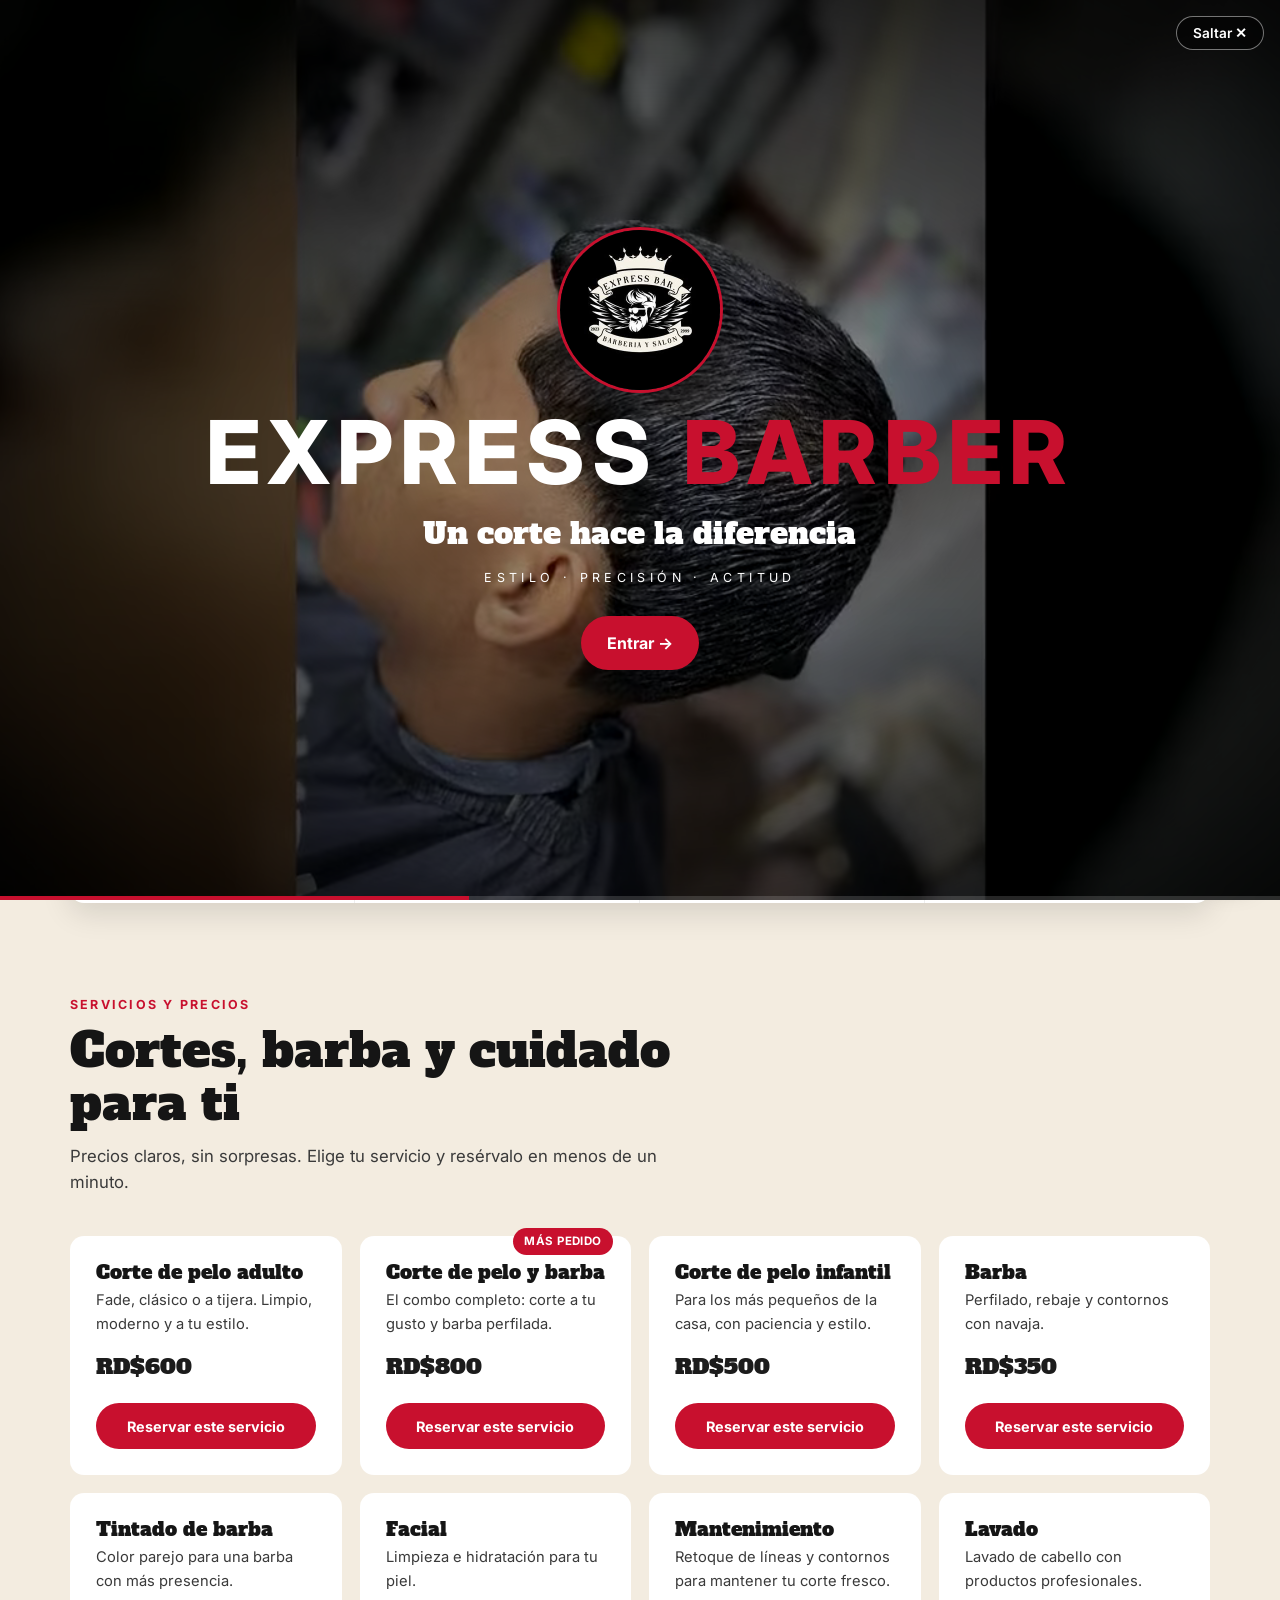
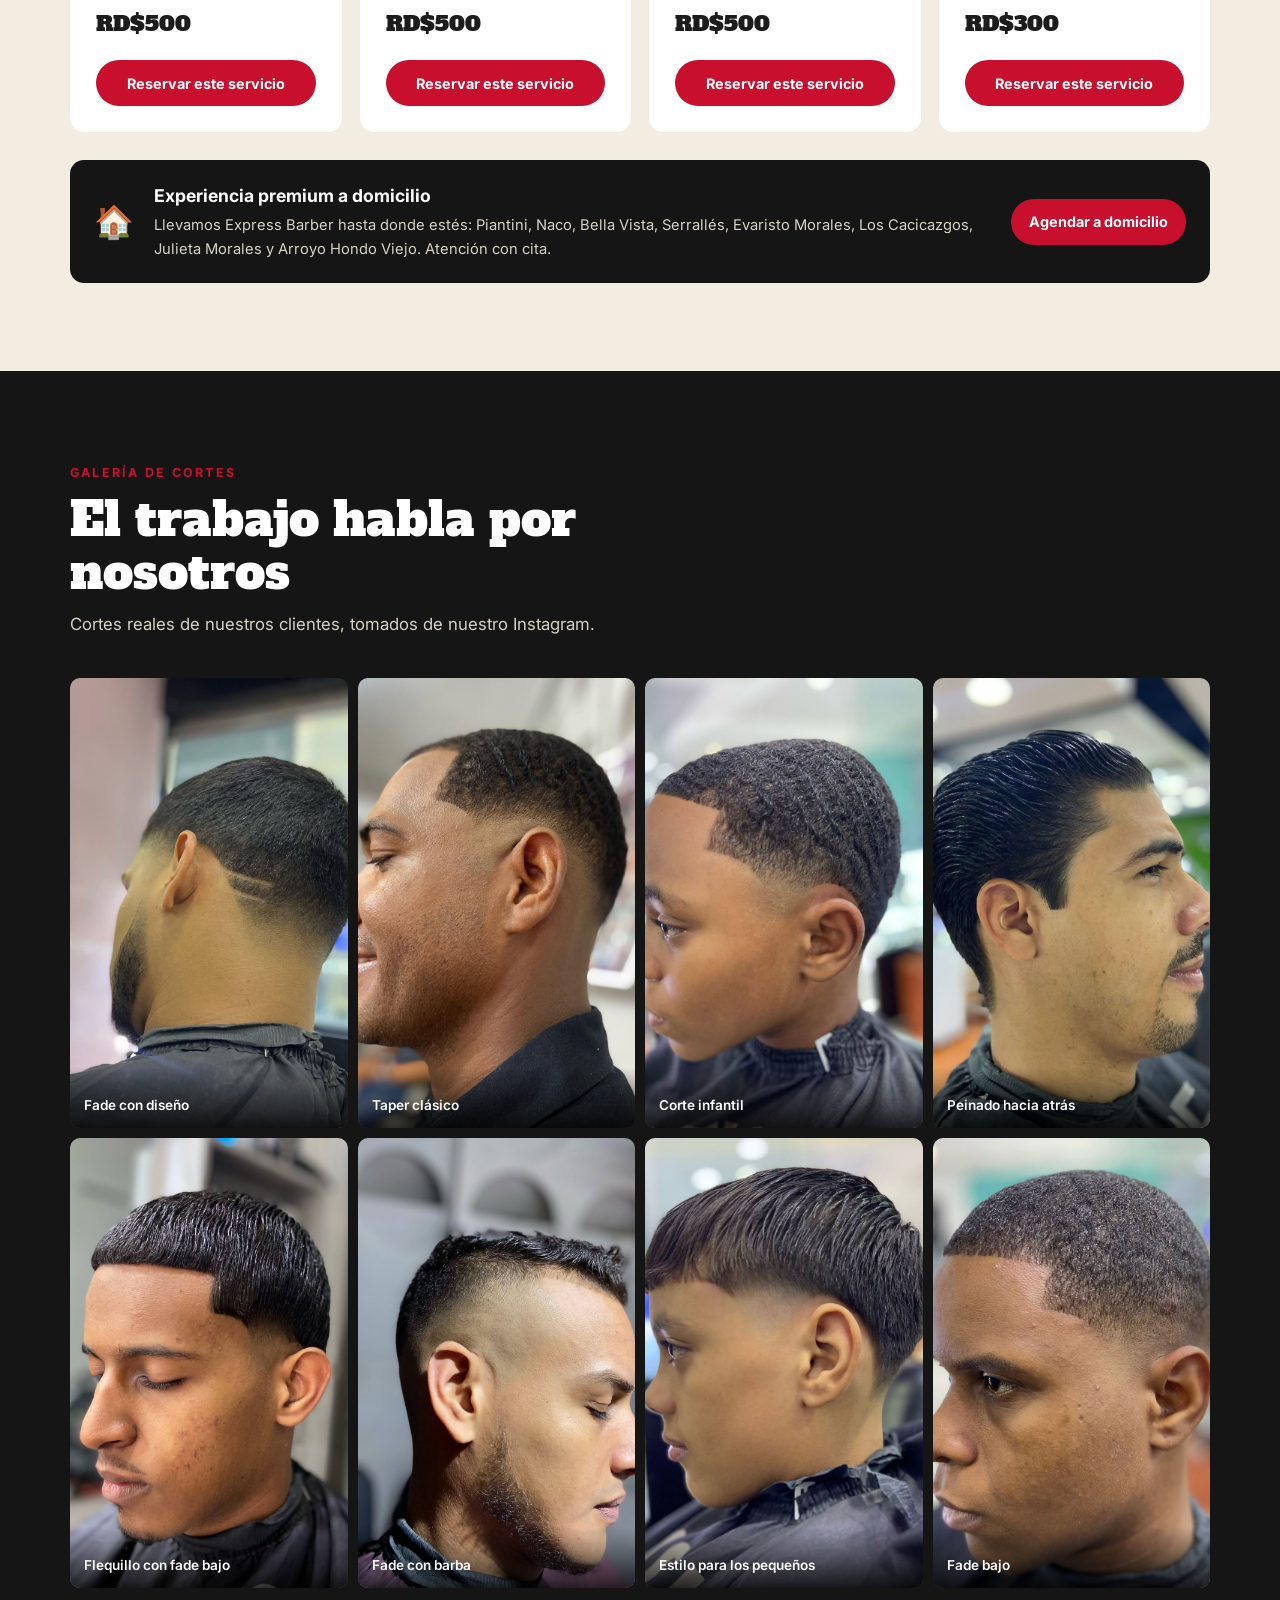
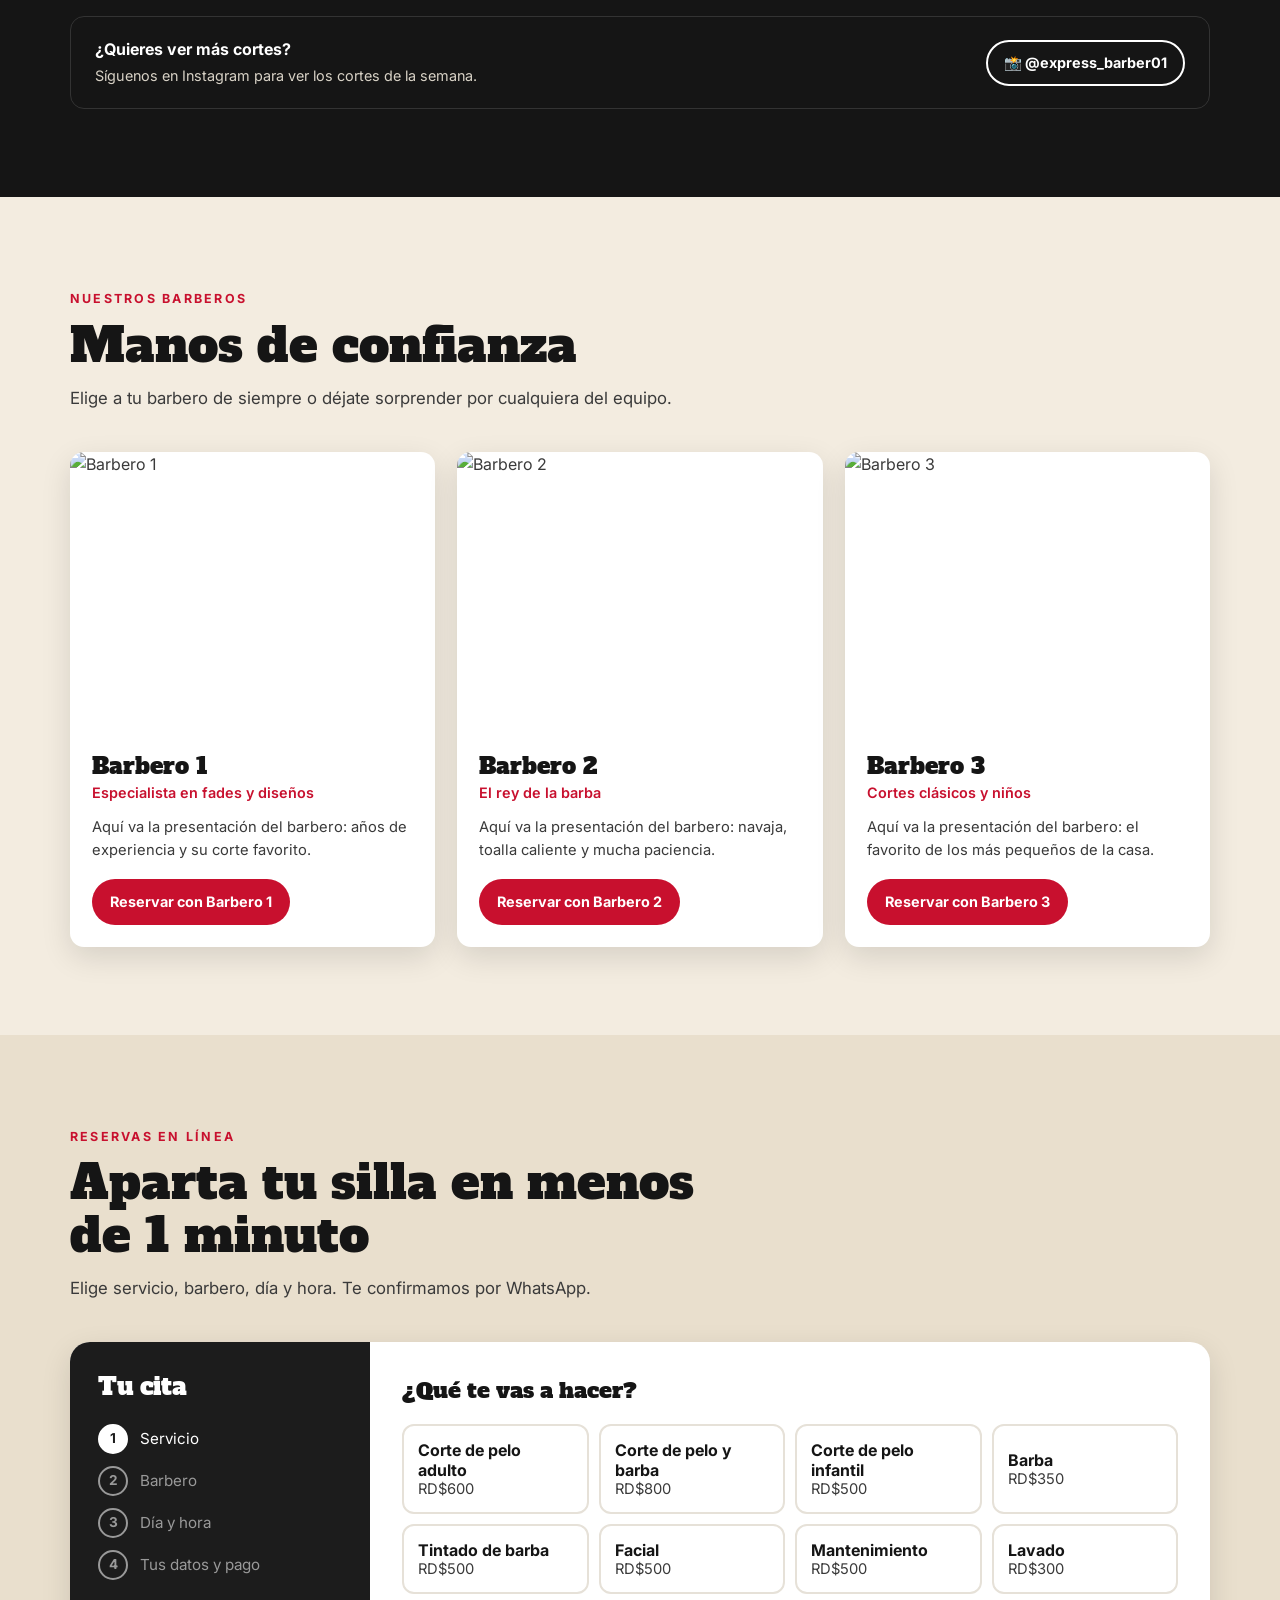
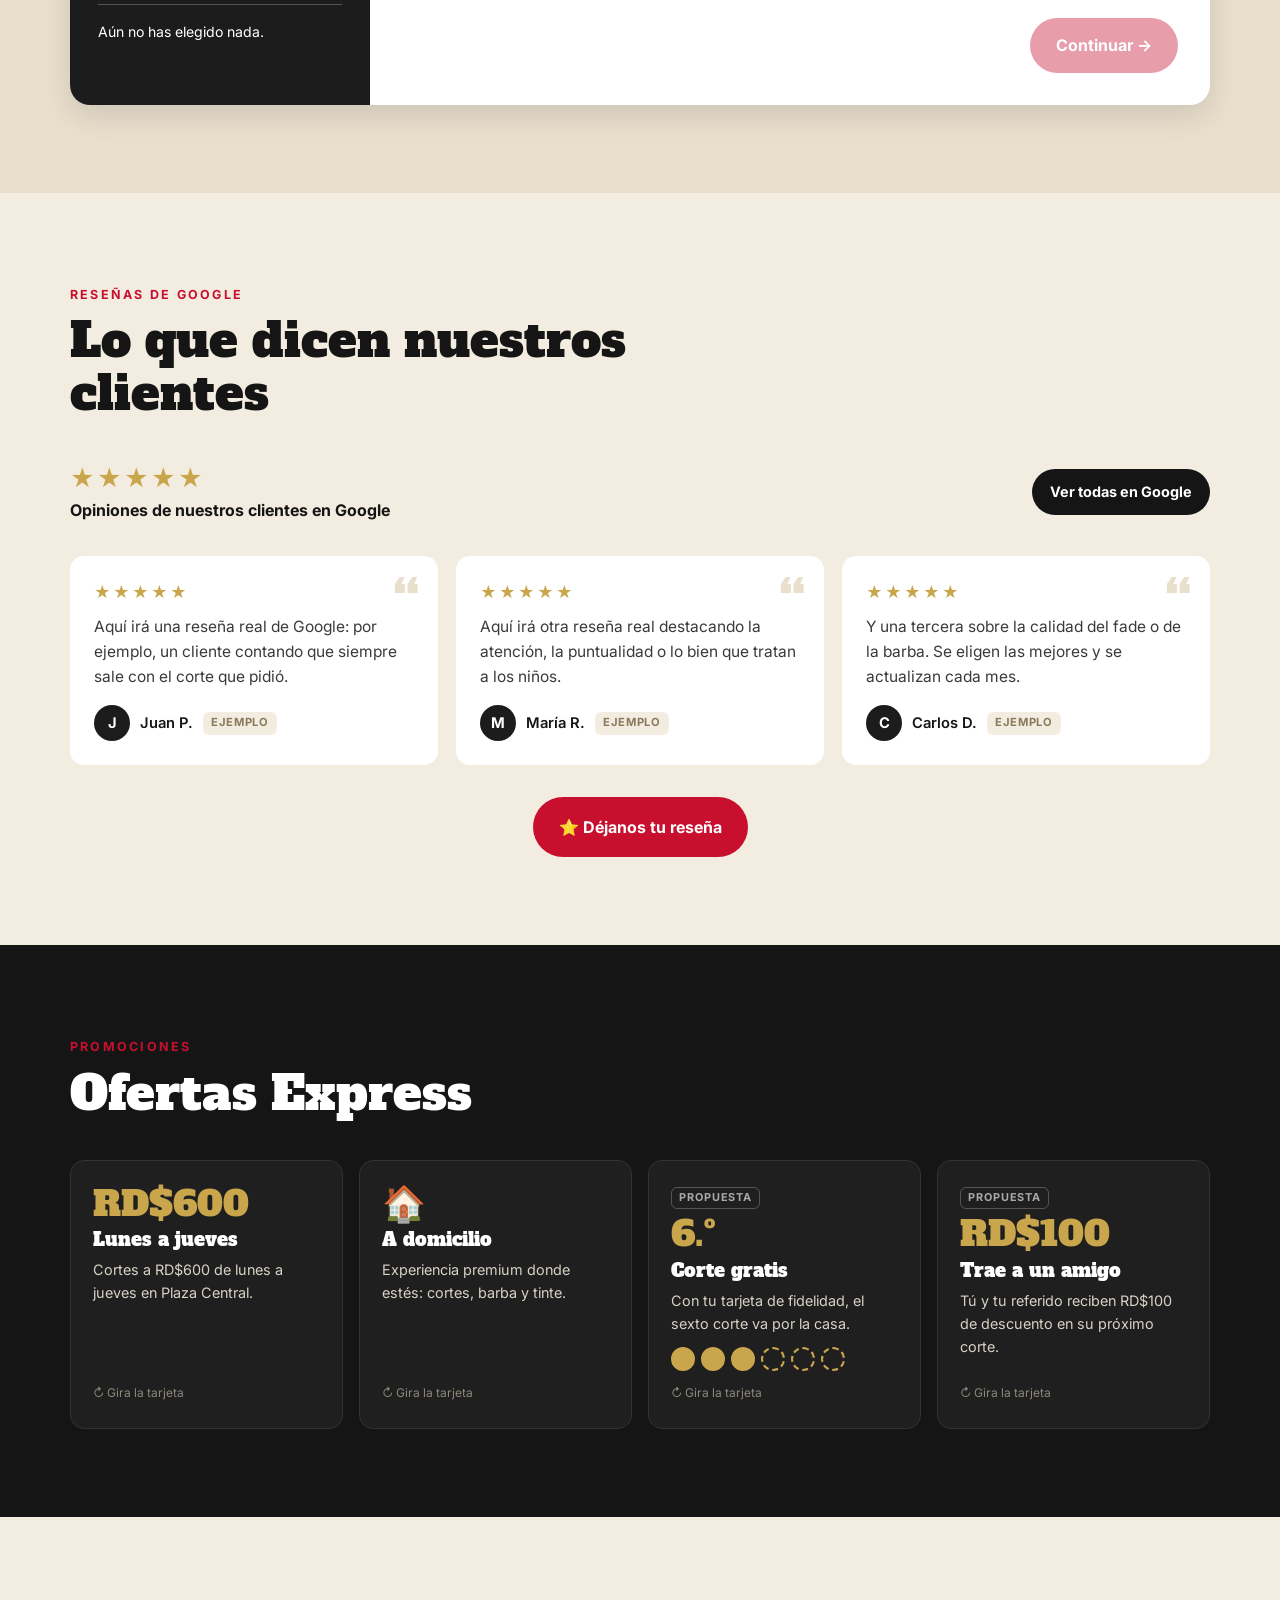
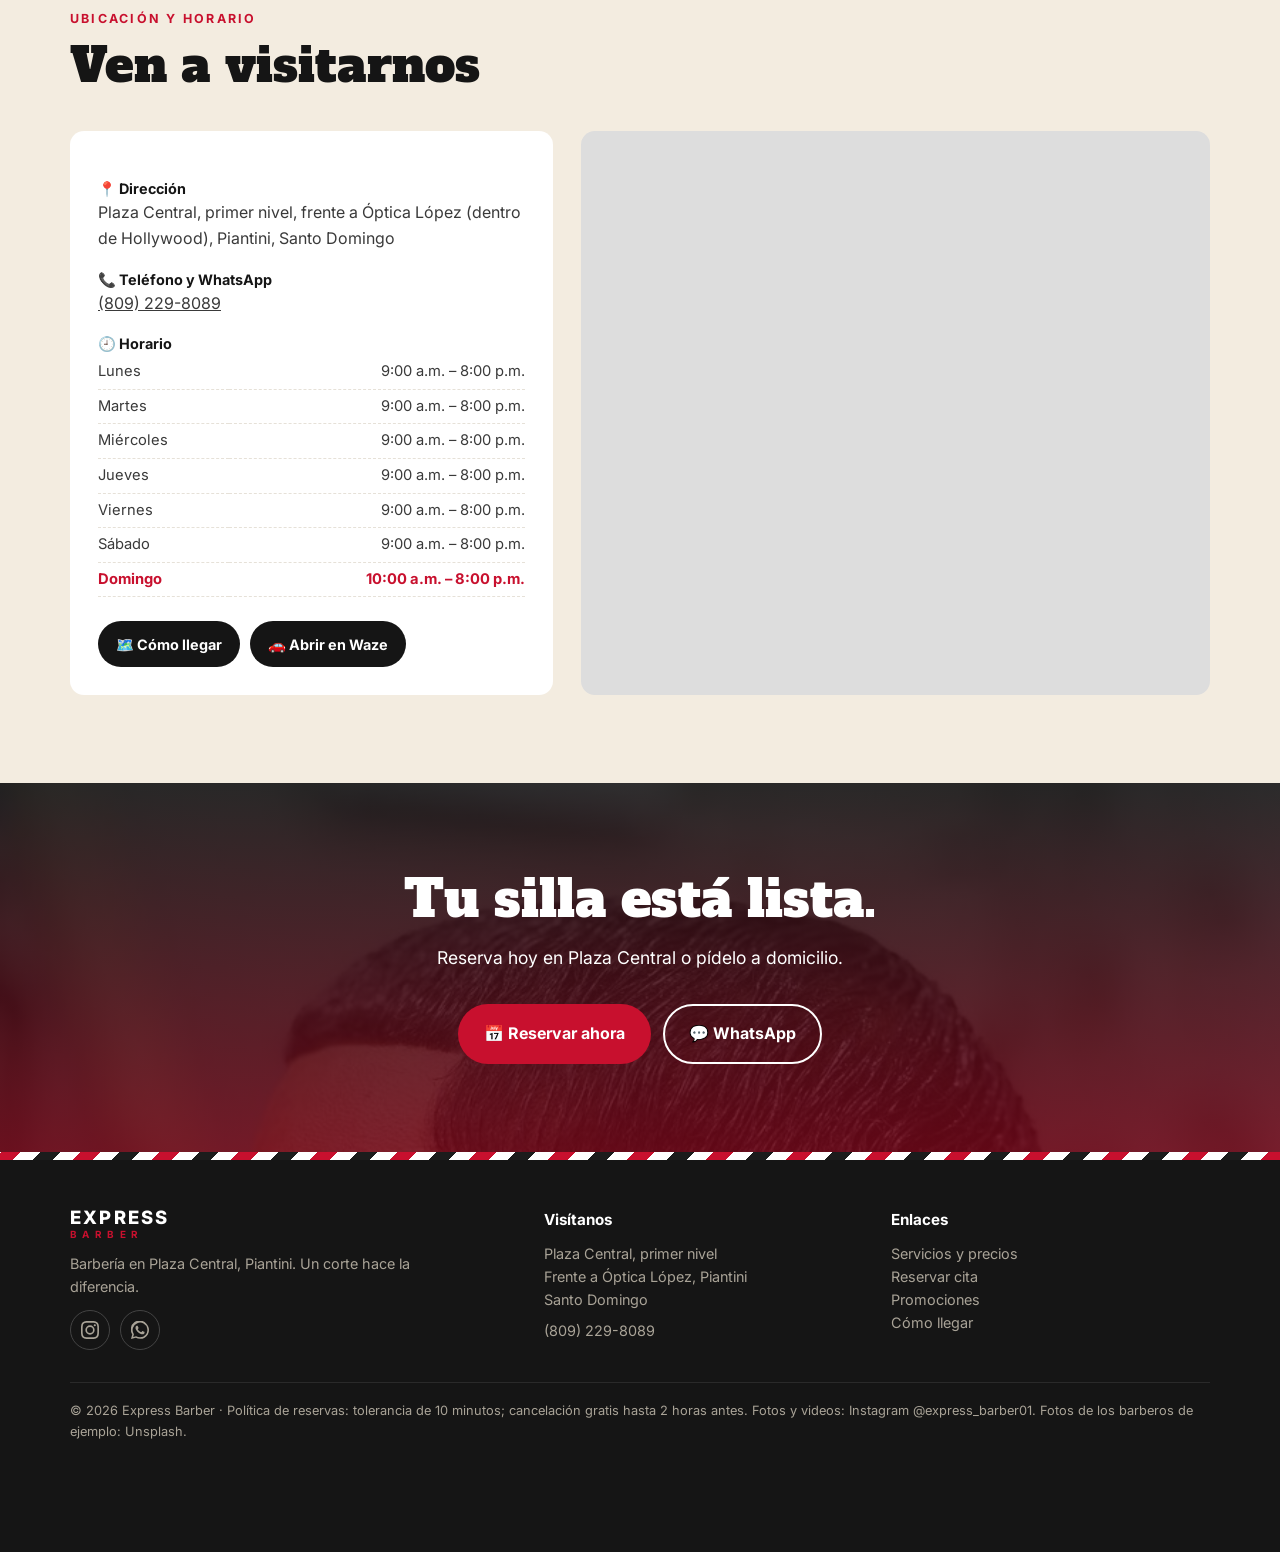
==== commit 9d101eb0: "Convertir la demo en la página de Express Barber - Datos reales: nombre, logo, Plaza Central (primer" ====
--- a/the-family-barber-shop-ii/demo/index.html
+++ b/the-family-barber-shop-ii/demo/index.html
@@ -3,12 +3,15 @@
 <head>
 <meta charset="utf-8">
 <meta name="viewport" content="width=device-width, initial-scale=1">
-<title>The Family BarberShop | Barbero en Santo Domingo, Av. República de Colombia</title>
-<meta name="description" content="Barbería familiar en la Avenida República de Colombia, Santo Domingo. Cortes, barba y paquetes para toda la familia. Abierto hasta las 9 p. m. Reserva en línea o por WhatsApp.">
+<title>Express Barber | Barbería en Plaza Central, Piantini, Santo Domingo</title>
+<meta name="description" content="Express Barber: barbería en Plaza Central, primer nivel, Piantini. Cortes fade, barba, tinte y facial. Servicio a domicilio. Reserva por WhatsApp al 809-229-8089.">
 <meta name="robots" content="noindex">
 <script>
   // La demo siempre empieza arriba: sin restaurar el scroll anterior ni saltar a una #sección
   if ("scrollRestoration" in history) history.scrollRestoration = "manual";
+  // El video de entrada bloquea el scroll hasta que se cierra (no se muestra con "reducir movimiento")
+  document.documentElement.classList.add("js");
+  if (!matchMedia("(prefers-reduced-motion: reduce)").matches) document.documentElement.classList.add("bloqueo");
   if (location.hash) history.replaceState(null, "", location.pathname + location.search);
   let movidoPorUsuario = false;
   ["wheel", "touchstart", "keydown"].forEach(ev => addEventListener(ev, () => movidoPorUsuario = true, {once:true, passive:true}));
@@ -23,7 +26,7 @@
 <style>
 :root{
   --negro:#151515; --negro-2:#1f1f1f; --crema:#F3ECE0; --crema-2:#e9dfcd;
-  --rojo:#C8102E; --rojo-osc:#a00d25; --azul:#0A2F6B; --dorado:#C9A54C; --gris:#3A3A3A;
+  --rojo:#C8102E; --rojo-osc:#a00d25; --azul:#1c1c1c; --dorado:#C9A54C; --gris:#3A3A3A;
   --radio:14px; --sombra:0 10px 30px rgba(0,0,0,.12);
 }
 *{box-sizing:border-box;margin:0;padding:0}
@@ -59,10 +62,11 @@
 header.nav{position:sticky;top:0;z-index:50;background:rgba(21,21,21,.96);backdrop-filter:blur(8px);color:#fff}
 .nav-in{display:flex;align-items:center;justify-content:space-between;height:68px;gap:16px}
 .logo{display:flex;align-items:center;gap:10px;text-decoration:none;color:#fff}
-.logo-badge{width:44px;height:44px;border-radius:50%;border:2px solid var(--dorado);display:grid;place-items:center;flex:none;background:var(--negro)}
+.logo-badge{width:46px;height:46px;border-radius:50%;border:2px solid var(--rojo);flex:none;overflow:hidden;background:#000}
+.logo-badge img{width:100%;height:100%;object-fit:cover}
 .logo-txt{line-height:1}
-.logo-txt .script{color:var(--dorado);font-size:1.05rem}
-.logo-txt b{display:block;font-family:"Alfa Slab One",serif;font-weight:400;font-size:1rem;letter-spacing:.02em}
+.logo-txt b{display:block;font-weight:800;font-size:1.15rem;letter-spacing:.12em}
+.logo-txt small{display:block;color:var(--rojo);font-weight:700;font-size:.62rem;letter-spacing:.55em;margin-top:4px}
 .nav-links{display:flex;gap:22px;list-style:none;font-size:.92rem;font-weight:500}
 .nav-links a{text-decoration:none;opacity:.85}
 .nav-links a:hover{opacity:1;color:var(--dorado)}
@@ -70,7 +74,7 @@
 
 /* Hero */
 .hero{position:relative;color:#fff;min-height:min(88vh,760px);display:flex;align-items:center;padding:96px 0 120px;
-  background:linear-gradient(90deg,rgba(21,21,21,.94) 0%,rgba(21,21,21,.75) 50%,rgba(21,21,21,.35) 100%),url("https://images.unsplash.com/photo-1585747860715-2ba37e788b70?w=1800&q=70") center/cover}
+  background:linear-gradient(90deg,rgba(21,21,21,.94) 0%,rgba(21,21,21,.75) 50%,rgba(21,21,21,.35) 100%),url("media/portada-poster.jpg") center/cover}
 .hero h1{color:#fff;font-size:clamp(2.5rem,7vw,5rem);max-width:13ch}
 .hero h1 .script{color:var(--dorado);font-size:.9em}
 .hero p.lead{font-size:clamp(1.05rem,2vw,1.25rem);max-width:520px;margin:1.2rem 0 2rem;opacity:.92}
@@ -92,14 +96,10 @@
 @media (max-width:560px){.trust{margin-top:-40px}.trust-item{flex-direction:column;align-items:flex-start;gap:4px;padding:16px 14px}.trust-ico{font-size:1.3rem}.trust-item b{font-size:.92rem}.trust-item span{font-size:.8rem;line-height:1.35}}
 
 /* Servicios */
-.tabs{display:inline-flex;background:var(--crema-2);padding:5px;border-radius:999px;margin-bottom:28px}
-.tab{border:0;background:transparent;padding:.6rem 1.2rem;border-radius:999px;font-weight:600;font-family:inherit;font-size:.95rem;cursor:pointer;color:var(--gris)}
-.tab.activo{background:var(--negro);color:#fff}
 .serv-grid{display:grid;grid-template-columns:repeat(auto-fill,minmax(250px,1fr));gap:18px}
 .serv{background:#fff;border-radius:var(--radio);padding:24px;display:flex;flex-direction:column;gap:6px;position:relative;border:2px solid transparent;transition:border-color .15s,transform .15s}
 .serv:hover{border-color:var(--dorado);transform:translateY(-3px)}
 .serv h3{font-size:1.2rem}
-.serv .meta{font-size:.85rem;color:#777}
 .serv .desc{font-size:.92rem;flex:1}
 .serv .precio{font-family:"Alfa Slab One",serif;color:var(--azul);font-size:1.35rem;margin:8px 0 12px}
 .serv .precio small{font-family:Inter,sans-serif;font-size:.75rem;color:#777;font-weight:500}
@@ -224,7 +224,7 @@
 .ubic-btns .btn{background:var(--negro);color:#fff}
 
 /* CTA final + footer */
-.cta-final{background:linear-gradient(rgba(10,47,107,.92),rgba(10,47,107,.92)),url("https://images.unsplash.com/photo-1503951914875-452162b0f3f1?w=1600&q=60") center/cover;color:#fff;text-align:center}
+.cta-final{background:linear-gradient(rgba(21,21,21,.86),rgba(110,8,24,.88)),url("media/ig/fondo-cta.jpg") center 30%/cover;color:#fff;text-align:center}
 .cta-final h2{color:#fff;font-size:clamp(2rem,5vw,3.2rem)}
 .cta-final p{margin:1rem auto 2rem;max-width:520px;font-size:1.1rem}
 .cta-final .hero-ctas{justify-content:center}
@@ -253,6 +253,36 @@
 /* Letras en relieve */
 .hero h1 .script{text-shadow:1px 1px 0 #a5842f,2px 2px 0 #8f7128,3px 3px 0 #7a5f22,4px 4px 0 #644e1c,6px 9px 16px rgba(0,0,0,.55)}
 
+/* Video de entrada (pantalla de bienvenida) */
+.intro{display:none}
+.js .intro{position:fixed;inset:0;z-index:100;background:#000;display:grid;place-items:center;overflow:hidden;transition:opacity .7s ease,transform .7s ease}
+.intro.cerrando{opacity:0;transform:scale(1.06);pointer-events:none}
+.js .intro.oculto{display:none}
+html.bloqueo{overflow:hidden}
+@media (prefers-reduced-motion:reduce){.js .intro{display:none}}
+.intro-video{position:absolute;inset:0;width:100%;height:100%;object-fit:cover}
+.intro-capa{position:absolute;inset:0;background:radial-gradient(ellipse at center,rgba(0,0,0,.3),rgba(0,0,0,.88))}
+.intro-contenido{position:relative;text-align:center;color:#fff;padding:0 16px}
+.intro-logo{width:clamp(110px,22vw,160px);aspect-ratio:1;border-radius:50%;object-fit:cover;margin:0 auto 18px;box-shadow:0 0 0 3px var(--rojo),0 20px 50px rgba(0,0,0,.6);opacity:0;animation:introLogo 1s cubic-bezier(.2,.8,.2,1) .3s forwards}
+.intro-nombre{font-family:Inter,sans-serif;font-weight:800;color:#fff;font-size:clamp(2.3rem,9vw,5.5rem);letter-spacing:.08em;line-height:1;opacity:0;animation:introSube .8s ease .9s forwards}
+.intro-nombre span{color:var(--rojo)}
+.intro-lema{font-family:"Alfa Slab One",serif;font-size:clamp(1.15rem,3.6vw,1.9rem);margin-top:14px;opacity:0;animation:introSube .8s ease 1.4s forwards}
+.intro-sub{letter-spacing:.35em;text-transform:uppercase;font-size:.78rem;margin-top:10px;opacity:0;animation:introSube .8s ease 1.8s forwards}
+.intro-entrar{margin-top:28px;opacity:0;animation:introSube .8s ease 2.3s forwards}
+.intro-saltar{position:absolute;top:16px;right:16px;background:rgba(0,0,0,.5);color:#fff;border:1px solid rgba(255,255,255,.45);border-radius:999px;padding:.5rem 1rem;font:600 .85rem Inter,sans-serif;cursor:pointer}
+.intro-barra{position:absolute;left:0;right:0;bottom:0;height:4px;background:rgba(255,255,255,.15)}
+.intro-barra span{display:block;height:100%;width:0;background:var(--rojo);transition:width .25s linear}
+@keyframes introLogo{from{opacity:0;transform:scale(.6) rotate(-12deg)}to{opacity:1;transform:none}}
+@keyframes introSube{from{opacity:0;transform:translateY(24px)}to{opacity:1;transform:none}}
+
+/* Servicio a domicilio */
+.domicilio{margin-top:28px;display:flex;flex-wrap:wrap;align-items:center;gap:16px 20px;background:var(--negro);color:#d8d2c6;border-radius:var(--radio);padding:22px 24px}
+.domicilio b{color:#fff;font-size:1.1rem}
+.domicilio p{font-size:.92rem;margin-top:4px}
+.dom-ico{font-size:2rem}
+.dom-txt{flex:1;min-width:220px}
+.tag-prop{align-self:flex-start;font-size:.68rem;font-weight:700;letter-spacing:.08em;text-transform:uppercase;border:1px solid #555;color:#aaa;padding:.1rem .45rem;border-radius:6px}
+
 /* Video de inicio de fondo */
 .hero{overflow:hidden}
 .hero-video{position:absolute;inset:0;width:100%;height:100%;object-fit:cover;z-index:0}
@@ -307,15 +337,52 @@
 </head>
 <body>
 
-<div class="demo-bar">DEMO de presentación · El video, las fotos, los nombres de barberos y las reseñas son de ejemplo</div>
+<!-- VIDEO DE ENTRADA -->
+<div class="intro" id="intro" role="dialog" aria-label="Bienvenida a Express Barber">
+  <video class="intro-video" id="intro-video" muted playsinline preload="auto" poster="media/entrada-poster.jpg">
+    <source src="media/entrada.mp4" type="video/mp4">
+    <source src="media/entrada.webm" type="video/webm">
+  </video>
+  <div class="intro-capa"></div>
+  <div class="intro-contenido">
+    <img class="intro-logo" src="media/ig/logo.jpg" alt="Logo de Express Barber">
+    <h2 class="intro-nombre">EXPRESS <span>BARBER</span></h2>
+    <p class="intro-lema">Un corte hace la diferencia</p>
+    <p class="intro-sub">Estilo · Precisión · Actitud</p>
+    <button class="btn btn-rojo intro-entrar" id="intro-entrar" type="button">Entrar →</button>
+  </div>
+  <button class="intro-saltar" id="intro-saltar" type="button">Saltar ✕</button>
+  <div class="intro-barra"><span id="intro-progreso"></span></div>
+</div>
+<script>
+// Se cierra al terminar el video, con "Entrar", "Saltar" o Esc
+(function(){
+  const intro = document.getElementById("intro");
+  if (getComputedStyle(intro).display === "none") return;
+  const v = document.getElementById("intro-video"), barra = document.getElementById("intro-progreso");
+  let cerrado = false;
+  const cerrar = () => {
+    if (cerrado) return; cerrado = true;
+    intro.classList.add("cerrando"); document.documentElement.classList.remove("bloqueo");
+    setTimeout(() => { intro.classList.add("oculto"); v.pause(); }, 750);
+  };
+  v.play().catch(() => {});  // si el navegador no deja reproducir, queda la imagen y el botón Entrar
+  v.addEventListener("timeupdate", () => { if (v.duration) barra.style.width = (v.currentTime / v.duration * 100) + "%"; });
+  v.addEventListener("ended", () => setTimeout(cerrar, 900));
+  document.getElementById("intro-entrar").addEventListener("click", cerrar);
+  document.getElementById("intro-saltar").addEventListener("click", cerrar);
+  addEventListener("keydown", e => { if (e.key === "Escape") cerrar(); });
+  setTimeout(cerrar, 12000);  // por si el video no llega a cargar
+})();
+</script>
+
+<div class="demo-bar">DEMO de presentación · Fotos del Instagram de Express Barber · Los barberos y las reseñas son de ejemplo</div>
 
 <header class="nav">
   <div class="wrap nav-in">
-    <a href="#inicio" class="logo" aria-label="The Family BarberShop, inicio">
-      <span class="logo-badge" aria-hidden="true">
-        <svg width="22" height="30" viewBox="0 0 22 30"><rect x="3" y="2" width="16" height="26" rx="8" fill="#fff"/><clipPath id="pc"><rect x="3" y="2" width="16" height="26" rx="8"/></clipPath><g clip-path="url(#pc)"><path d="M-6 8 L28 -6 L28 0 L-6 14Z M-6 20 L28 6 L28 12 L-6 26Z" fill="#C8102E"/><path d="M-6 14 L28 0 L28 3 L-6 17Z M-6 26 L28 12 L28 15 L-6 29Z" fill="#0A2F6B"/></g></svg>
-      </span>
-      <span class="logo-txt"><span class="script">The Family</span><b>BARBERSHOP</b></span>
+    <a href="#inicio" class="logo" aria-label="Express Barber, inicio">
+      <span class="logo-badge"><img src="media/ig/logo.jpg" alt="" width="46" height="46"></span>
+      <span class="logo-txt"><b>EXPRESS</b><small>BARBER</small></span>
     </a>
     <ul class="nav-links">
       <li><a href="#servicios">Servicios</a></li>
@@ -331,20 +398,20 @@
 <main>
 <!-- INICIO -->
 <section class="hero" id="inicio">
-  <video class="hero-video" id="hero-video" autoplay muted loop playsinline preload="auto" poster="media/intro-poster.jpg" aria-hidden="true">
-    <source src="media/intro.mp4" type="video/mp4">
-    <source src="media/intro.webm" type="video/webm">
+  <video class="hero-video" id="hero-video" autoplay muted loop playsinline preload="auto" poster="media/portada-poster.jpg" aria-hidden="true">
+    <source src="media/portada.mp4" type="video/mp4">
+    <source src="media/portada.webm" type="video/webm">
   </video>
   <div class="hero-sombra"></div>
   <button class="video-btn" id="video-btn" type="button" aria-label="Pausar el video">❚❚</button>
   <div class="wrap hero-grid">
    <div class="hero-txt">
-    <div class="hero-rating">💈 <b>Barbero en Santo Domingo</b> · <span id="chip-horario">Cierra a las 9:00 p.m.</span></div>
-    <h1>Aquí no eres cliente, eres <span class="script">familia.</span></h1>
-    <p class="lead">Barbería familiar en la Avenida República de Colombia, Santo Domingo. Cortes, barba y paquetes para papá, los muchachos y el abuelo.</p>
+    <div class="hero-rating">💈 <b>Barbería en Plaza Central, Piantini</b> · <span id="chip-horario">Cierra a las 8:00 p.m.</span></div>
+    <h1>Un corte hace la <span class="script">diferencia.</span></h1>
+    <p class="lead">Plaza Central, primer nivel, frente a Óptica López. Cortes fade limpios, modernos y a tu estilo. ¿No puedes venir? Vamos a tu casa.</p>
     <div class="hero-ctas">
       <a href="#reservar" class="btn btn-rojo">📅 Reserva tu cita</a>
-      <a href="https://wa.me/18093725952?text=Hola%2C%20quiero%20reservar%20un%20corte%20en%20The%20Family%20BarberShop" target="_blank" rel="noopener" class="btn btn-borde">💬 Escríbenos por WhatsApp</a>
+      <a href="https://wa.me/18092298089?text=Hola%2C%20quiero%20reservar%20un%20corte%20en%20Express%20Barber" target="_blank" rel="noopener" class="btn btn-borde">💬 Escríbenos por WhatsApp</a>
     </div>
    </div>
    <div class="pole3d" id="pole3d" aria-hidden="true">
@@ -358,9 +425,9 @@
 <div class="trust">
   <div class="wrap trust-grid">
     <div class="trust-item"><span class="trust-ico">⭐</span><div><b>Reseñas en Google</b><span>Opiniones de clientes reales</span></div></div>
-    <div class="trust-item"><span class="trust-ico">🕘</span><div><b id="estado-abierto">Abierto hoy</b><span id="estado-detalle">Cierra a las 9:00 p.m.</span></div></div>
+    <div class="trust-item"><span class="trust-ico">🕘</span><div><b id="estado-abierto">Abierto hoy</b><span id="estado-detalle">Cierra a las 8:00 p.m.</span></div></div>
     <div class="trust-item"><span class="trust-ico">💳</span><div><b>Paga como quieras</b><span>Tarjeta, transferencia o efectivo</span></div></div>
-    <div class="trust-item"><span class="trust-ico">👨‍👦</span><div><b>Para toda la familia</b><span>Niños, jóvenes y adultos</span></div></div>
+    <div class="trust-item"><span class="trust-ico">🏠</span><div><b>Servicio a domicilio</b><span>Piantini, Naco, Bella Vista y más</span></div></div>
   </div>
 </div>
 
@@ -369,14 +436,15 @@
   <div class="wrap">
     <div class="sec-head">
       <span class="kicker">Servicios y precios</span>
-      <h2>Cortes, barba y cuidado para toda la familia</h2>
+      <h2>Cortes, barba y cuidado para ti</h2>
       <p>Precios claros, sin sorpresas. Elige tu servicio y resérvalo en menos de un minuto.</p>
     </div>
-    <div class="tabs" role="tablist">
-      <button class="tab activo" data-tab="individual" role="tab" aria-selected="true">Servicios</button>
-      <button class="tab" data-tab="familia" role="tab" aria-selected="false">Paquetes Family</button>
-    </div>
     <div class="serv-grid" id="grid-servicios"></div>
+    <div class="domicilio">
+      <span class="dom-ico">🏠</span>
+      <div class="dom-txt"><b>Experiencia premium a domicilio</b><p>Llevamos Express Barber hasta donde estés: Piantini, Naco, Bella Vista, Serrallés, Evaristo Morales, Los Cacicazgos, Julieta Morales y Arroyo Hondo Viejo. Atención con cita.</p></div>
+      <a href="https://wa.me/18092298089?text=Hola%2C%20quiero%20un%20corte%20a%20domicilio%20con%20Express%20Barber" target="_blank" rel="noopener" class="btn btn-rojo btn-sm">Agendar a domicilio</a>
+    </div>
   </div>
 </section>
 
@@ -386,21 +454,21 @@
     <div class="sec-head">
       <span class="kicker">Galería de cortes</span>
       <h2>El trabajo habla por nosotros</h2>
-      <p>Fades, barbas, diseños y cortes clásicos hechos con calma y con cariño.</p>
+      <p>Cortes reales de nuestros clientes, tomados de nuestro Instagram.</p>
     </div>
     <div class="galeria">
-      <figure class="g-alto"><img loading="lazy" src="https://images.unsplash.com/photo-1599351431202-1e0f0137899a?w=700&q=70" alt="Perfilado de barba con navaja"><figcaption>Barba perfilada con navaja</figcaption></figure>
-      <figure><img loading="lazy" src="https://images.unsplash.com/photo-1622286342621-4bd786c2447c?w=600&q=70" alt="Corte degradado con textura"><figcaption>Fade con textura</figcaption></figure>
-      <figure><img loading="lazy" src="https://images.unsplash.com/photo-1567894340315-735d7c361db0?w=600&q=70" alt="Barbero trabajando un corte afro"><figcaption>Afro con degradado</figcaption></figure>
-      <figure class="g-alto"><img loading="lazy" src="https://images.unsplash.com/photo-1532710093739-9470acff878f?w=700&q=70" alt="Afeitado clásico con brocha"><figcaption>Afeitado clásico con toalla caliente</figcaption></figure>
-      <figure class="g-ancho"><img loading="lazy" src="https://images.unsplash.com/photo-1512690459411-b9245aed614b?w=900&q=70" alt="Silla de barbero clásica de cuero"><figcaption>Tu silla te espera</figcaption></figure>
-      <figure><img loading="lazy" src="https://images.unsplash.com/photo-1517832606299-7ae9b720a186?w=600&q=70" alt="Arreglo de barba con tijera"><figcaption>Arreglo de barba</figcaption></figure>
-      <figure><img loading="lazy" src="https://images.unsplash.com/photo-1621605815971-fbc98d665033?w=600&q=70" alt="Herramientas de barbería"><figcaption>Herramientas de calidad</figcaption></figure>
-      <figure class="g-ancho"><img loading="lazy" src="https://images.unsplash.com/photo-1503951914875-452162b0f3f1?w=900&q=70" alt="Cliente recibiendo afeitado"><figcaption>Corte VIP</figcaption></figure>
+      <figure class="g-alto"><img loading="lazy" src="media/ig/fade-diseno.jpg" alt="Corte fade con diseño en Express Barber"><figcaption>Fade con diseño</figcaption></figure>
+      <figure class="g-alto"><img loading="lazy" src="media/ig/taper-clasico.jpg" alt="Taper clásico con contornos limpios"><figcaption>Taper clásico</figcaption></figure>
+      <figure class="g-alto"><img loading="lazy" src="media/ig/nino-ondas.jpg" alt="Corte infantil con ondas"><figcaption>Corte infantil</figcaption></figure>
+      <figure class="g-alto"><img loading="lazy" src="media/ig/peinado-hacia-atras.jpg" alt="Corte con peinado hacia atrás"><figcaption>Peinado hacia atrás</figcaption></figure>
+      <figure class="g-alto"><img loading="lazy" src="media/ig/corte-flequillo.jpg" alt="Corte con flequillo y fade bajo"><figcaption>Flequillo con fade bajo</figcaption></figure>
+      <figure class="g-alto"><img loading="lazy" src="media/ig/fade-lateral.jpg" alt="Fade lateral con barba"><figcaption>Fade con barba</figcaption></figure>
+      <figure class="g-alto"><img loading="lazy" src="media/ig/nino-mullet.jpg" alt="Corte infantil con flequillo"><figcaption>Estilo para los pequeños</figcaption></figure>
+      <figure class="g-alto"><img loading="lazy" src="media/ig/fade-bajo.jpg" alt="Fade bajo con contornos limpios"><figcaption>Fade bajo</figcaption></figure>
     </div>
     <div class="ig-cta">
-      <div><b style="color:#fff">¿Quieres ver más cortes?</b><br><span style="font-size:.9rem">Aquí se mostrará el feed de Instagram en vivo.</span></div>
-      <a href="#" class="btn btn-borde btn-sm" onclick="return false">📸 Síguenos en Instagram</a>
+      <div><b style="color:#fff">¿Quieres ver más cortes?</b><br><span style="font-size:.9rem">Síguenos en Instagram para ver los cortes de la semana.</span></div>
+      <a href="https://www.instagram.com/express_barber01/" target="_blank" rel="noopener" class="btn btn-borde btn-sm">📸 @express_barber01</a>
     </div>
   </div>
 </section>
@@ -489,19 +557,19 @@
   <div class="wrap">
     <div class="sec-head">
       <span class="kicker">Reseñas de Google</span>
-      <h2>Lo que dice la familia</h2>
+      <h2>Lo que dicen nuestros clientes</h2>
     </div>
     <div class="rating-big">
       <div><div class="stars">★★★★★</div><b style="color:var(--negro)">Opiniones de nuestros clientes en Google</b></div>
-      <a href="https://www.google.com/maps/search/?api=1&query=The+Family+BarberShop+Avenida+Rep%C3%BAblica+de+Colombia+Santo+Domingo" target="_blank" rel="noopener" class="btn btn-sm" style="background:var(--negro);color:#fff;margin-left:auto">Ver todas en Google</a>
+      <a href="https://www.google.com/maps/search/?api=1&query=Express+Barber+Plaza+Central+Piantini+Santo+Domingo" target="_blank" rel="noopener" class="btn btn-sm" style="background:var(--negro);color:#fff;margin-left:auto">Ver todas en Google</a>
     </div>
     <div class="resenas">
-      <article class="resena"><span class="stars">★★★★★</span><p>Aquí irá una reseña real de Google: por ejemplo, un cliente contando que lleva años cortándose aquí con toda su familia.</p><div class="autor"><span class="ini">J</span>Juan P. <span class="etiqueta-ej">Ejemplo</span></div></article>
+      <article class="resena"><span class="stars">★★★★★</span><p>Aquí irá una reseña real de Google: por ejemplo, un cliente contando que siempre sale con el corte que pidió.</p><div class="autor"><span class="ini">J</span>Juan P. <span class="etiqueta-ej">Ejemplo</span></div></article>
       <article class="resena"><span class="stars">★★★★★</span><p>Aquí irá otra reseña real destacando la atención, la puntualidad o lo bien que tratan a los niños.</p><div class="autor"><span class="ini">M</span>María R. <span class="etiqueta-ej">Ejemplo</span></div></article>
       <article class="resena"><span class="stars">★★★★★</span><p>Y una tercera sobre la calidad del fade o de la barba. Se eligen las mejores y se actualizan cada mes.</p><div class="autor"><span class="ini">C</span>Carlos D. <span class="etiqueta-ej">Ejemplo</span></div></article>
     </div>
     <div style="text-align:center;margin-top:32px">
-      <a href="https://www.google.com/maps/search/?api=1&query=The+Family+BarberShop+Avenida+Rep%C3%BAblica+de+Colombia+Santo+Domingo" target="_blank" rel="noopener" class="btn btn-rojo">⭐ Déjanos tu reseña</a>
+      <a href="https://www.google.com/maps/search/?api=1&query=Express+Barber+Plaza+Central+Piantini+Santo+Domingo" target="_blank" rel="noopener" class="btn btn-rojo">⭐ Déjanos tu reseña</a>
     </div>
   </div>
 </section>
@@ -511,24 +579,24 @@
   <div class="wrap">
     <div class="sec-head">
       <span class="kicker">Promociones</span>
-      <h2>Ser familia tiene sus ventajas</h2>
+      <h2>Ofertas Express</h2>
     </div>
     <div class="promos">
-      <div class="flip" tabindex="0" role="button" aria-label="Voltear: Tu primer corte"><div class="flip-in">
-        <div class="cara promo"><span class="big">20%</span><h3>Tu primer corte</h3><p>Reserva en línea por primera vez y llévate 20 % de descuento.</p><code>FAMILIA20</code><span class="flip-tip">↻ Gira la tarjeta</span></div>
-        <div class="cara promo dorso"><h3>Cómo usarla</h3><p>Escribe el código <b>FAMILIA20</b> al reservar en línea. Válido en el primer corte de cada cliente. No se acumula con otras promociones.</p></div>
+      <div class="flip" tabindex="0" role="button" aria-label="Voltear: Lunes a jueves"><div class="flip-in">
+        <div class="cara promo"><span class="big">RD$600</span><h3>Lunes a jueves</h3><p>Cortes a RD$600 de lunes a jueves en Plaza Central.</p><span class="flip-tip">↻ Gira la tarjeta</span></div>
+        <div class="cara promo dorso"><h3>Cómo aprovecharla</h3><p>Válida de lunes a jueves. Agenda tu cita por WhatsApp al <b>809-229-8089</b> o reserva aquí en línea.</p></div>
+      </div></div>
+      <div class="flip" tabindex="0" role="button" aria-label="Voltear: A domicilio"><div class="flip-in">
+        <div class="cara promo"><span class="big">🏠</span><h3>A domicilio</h3><p>Experiencia premium donde estés: cortes, barba y tinte.</p><span class="flip-tip">↻ Gira la tarjeta</span></div>
+        <div class="cara promo dorso"><h3>Zonas</h3><p>Piantini, Naco, Bella Vista, Serrallés, Evaristo Morales, Los Cacicazgos, Julieta Morales y Arroyo Hondo Viejo. Con cita previa.</p></div>
       </div></div>
       <div class="flip" tabindex="0" role="button" aria-label="Voltear: Corte gratis"><div class="flip-in">
-        <div class="cara promo"><span class="big">6.º</span><h3>Corte gratis</h3><p>Con tu tarjeta de fidelidad, el sexto corte va por la casa.</p><div class="sellos"><span class="lleno"></span><span class="lleno"></span><span class="lleno"></span><span></span><span></span><span></span></div><span class="flip-tip">↻ Gira la tarjeta</span></div>
-        <div class="cara promo dorso"><h3>Cómo funciona</h3><p>Pide tu tarjeta en caja. Se sella en cada corte de RD$400 o más. Al completar 5 sellos, tu 6.º corte clásico es gratis.</p></div>
+        <div class="cara promo"><span class="tag-prop">Propuesta</span><span class="big">6.º</span><h3>Corte gratis</h3><p>Con tu tarjeta de fidelidad, el sexto corte va por la casa.</p><div class="sellos"><span class="lleno"></span><span class="lleno"></span><span class="lleno"></span><span></span><span></span><span></span></div><span class="flip-tip">↻ Gira la tarjeta</span></div>
+        <div class="cara promo dorso"><h3>Cómo funcionaría</h3><p>Una tarjeta que se sella en cada corte. Al completar 5 sellos, el 6.º corte de adulto es gratis.</p></div>
       </div></div>
       <div class="flip" tabindex="0" role="button" aria-label="Voltear: Trae a un amigo"><div class="flip-in">
-        <div class="cara promo"><span class="big">RD$100</span><h3>Trae a un amigo</h3><p>Tú y tu referido reciben RD$100 de descuento en su próximo corte.</p><span class="flip-tip">↻ Gira la tarjeta</span></div>
-        <div class="cara promo dorso"><h3>Cómo funciona</h3><p>Tu amigo dice tu nombre al reservar. Cuando venga por primera vez, los dos reciben RD$100 de descuento.</p></div>
-      </div></div>
-      <div class="flip" tabindex="0" role="button" aria-label="Voltear: Lunes de familia"><div class="flip-in">
-        <div class="cara promo"><span class="big">15%</span><h3>Lunes de familia</h3><p>Lunes y martes, 15 % en todos los Paquetes Family.</p><span class="flip-tip">↻ Gira la tarjeta</span></div>
-        <div class="cara promo dorso"><h3>Cómo usarla</h3><p>Aplica lunes y martes en Papá e hijo, Combo familiar y Hermanos o primos. Reserva en línea o por WhatsApp.</p></div>
+        <div class="cara promo"><span class="tag-prop">Propuesta</span><span class="big">RD$100</span><h3>Trae a un amigo</h3><p>Tú y tu referido reciben RD$100 de descuento en su próximo corte.</p><span class="flip-tip">↻ Gira la tarjeta</span></div>
+        <div class="cara promo dorso"><h3>Cómo funcionaría</h3><p>Tu amigo dice tu nombre al reservar. Cuando venga por primera vez, los dos reciben RD$100 de descuento.</p></div>
       </div></div>
     </div>
   </div>
@@ -544,17 +612,17 @@
     <div class="ubic">
       <div class="ubic-info">
         <dl>
-          <div><dt>📍 Dirección</dt><dd>Avenida República de Colombia, Santo Domingo, Distrito Nacional, República Dominicana</dd></div>
-          <div><dt>📞 Teléfono y WhatsApp</dt><dd><a href="tel:+18093725952">(809) 372-5952</a></dd></div>
-          <div><dt>🕘 Horario <small style="font-weight:500">(propuesto)</small></dt><dd><table class="horario" id="tabla-horario"></table></dd></div>
+          <div><dt>📍 Dirección</dt><dd>Plaza Central, primer nivel, frente a Óptica López (dentro de Hollywood), Piantini, Santo Domingo</dd></div>
+          <div><dt>📞 Teléfono y WhatsApp</dt><dd><a href="tel:+18092298089">(809) 229-8089</a></dd></div>
+          <div><dt>🕘 Horario</dt><dd><table class="horario" id="tabla-horario"></table></dd></div>
         </dl>
         <div class="ubic-btns">
-          <a class="btn btn-sm" target="_blank" rel="noopener" href="https://www.google.com/maps/search/?api=1&query=The%20Family%20BarberShop%2C%20Avenida%20Rep%C3%BAblica%20de%20Colombia%2C%20Santo%20Domingo%2C%20Distrito%20Nacional">🗺️ Cómo llegar</a>
-          <a class="btn btn-sm" target="_blank" rel="noopener" href="https://waze.com/ul?q=Avenida%20Rep%C3%BAblica%20de%20Colombia%2C%20Santo%20Domingo&navigate=yes">🚗 Abrir en Waze</a>
+          <a class="btn btn-sm" target="_blank" rel="noopener" href="https://www.google.com/maps/search/?api=1&query=Plaza%20Central%2C%20Piantini%2C%20Santo%20Domingo">🗺️ Cómo llegar</a>
+          <a class="btn btn-sm" target="_blank" rel="noopener" href="https://waze.com/ul?q=Plaza%20Central%2C%20Piantini%2C%20Santo%20Domingo&navigate=yes">🚗 Abrir en Waze</a>
         </div>
       </div>
       <div class="mapa">
-        <iframe title="Mapa de The Family BarberShop" loading="lazy" referrerpolicy="no-referrer-when-downgrade" src="https://www.google.com/maps?q=The%20Family%20BarberShop%2C%20Avenida%20Rep%C3%BAblica%20de%20Colombia%2C%20Santo%20Domingo%2C%20Distrito%20Nacional&z=16&output=embed"></iframe>
+        <iframe title="Mapa de Express Barber en Plaza Central" loading="lazy" referrerpolicy="no-referrer-when-downgrade" src="https://www.google.com/maps?q=Plaza%20Central%2C%20Piantini%2C%20Santo%20Domingo&z=17&output=embed"></iframe>
       </div>
     </div>
   </div>
@@ -564,10 +632,10 @@
 <section class="cta-final">
   <div class="wrap">
     <h2>Tu silla está lista.</h2>
-    <p>Reserva hoy y ven con los tuyos. ¡Te esperamos, familia!</p>
+    <p>Reserva hoy en Plaza Central o pídelo a domicilio.</p>
     <div class="hero-ctas">
       <a href="#reservar" class="btn btn-rojo">📅 Reservar ahora</a>
-      <a href="https://wa.me/18093725952?text=Hola%2C%20quiero%20reservar%20un%20corte%20en%20The%20Family%20BarberShop" target="_blank" rel="noopener" class="btn btn-borde">💬 WhatsApp</a>
+      <a href="https://wa.me/18092298089?text=Hola%2C%20quiero%20reservar%20un%20corte%20en%20Express%20Barber" target="_blank" rel="noopener" class="btn btn-borde">💬 WhatsApp</a>
     </div>
   </div>
 </section>
@@ -578,62 +646,55 @@
   <div class="wrap">
     <div class="foot-grid">
       <div>
-        <a href="#inicio" class="logo"><span class="logo-txt"><span class="script">The Family</span><b>BARBERSHOP</b></span></a>
-        <p style="margin-top:12px;max-width:340px">Barbería familiar en la Avenida República de Colombia, Santo Domingo. Aquí no eres cliente, eres familia.</p>
+        <a href="#inicio" class="logo"><span class="logo-txt"><b>EXPRESS</b><small>BARBER</small></span></a>
+        <p style="margin-top:12px;max-width:340px">Barbería en Plaza Central, Piantini. Un corte hace la diferencia.</p>
         <div class="redes">
-          <a href="#" onclick="return false" aria-label="Instagram"><svg viewBox="0 0 24 24"><path d="M12 2.2c3.2 0 3.6 0 4.8.1 3.3.1 4.8 1.7 4.9 4.9.1 1.3.1 1.6.1 4.8s0 3.6-.1 4.8c-.1 3.2-1.7 4.8-4.9 4.9-1.3.1-1.6.1-4.8.1s-3.6 0-4.8-.1c-3.3-.1-4.8-1.7-4.9-4.9C2.2 15.6 2.2 15.2 2.2 12s0-3.6.1-4.8C2.4 3.9 3.9 2.4 7.2 2.3 8.4 2.2 8.8 2.2 12 2.2zM12 0C8.7 0 8.3 0 7.1.1 2.7.3.3 2.7.1 7.1 0 8.3 0 8.7 0 12s0 3.7.1 4.9c.2 4.4 2.6 6.8 7 7 1.2.1 1.6.1 4.9.1s3.7 0 4.9-.1c4.4-.2 6.8-2.6 7-7 .1-1.2.1-1.6.1-4.9s0-3.7-.1-4.9c-.2-4.4-2.6-6.8-7-7C15.7 0 15.3 0 12 0zm0 5.8a6.2 6.2 0 100 12.4 6.2 6.2 0 000-12.4zM12 16a4 4 0 110-8 4 4 0 010 8zm6.4-11.8a1.4 1.4 0 100 2.9 1.4 1.4 0 000-2.9z"/></svg></a>
-          <a href="#" onclick="return false" aria-label="TikTok"><svg viewBox="0 0 24 24"><path d="M19.6 6.7a4.8 4.8 0 01-3.8-4.2V2h-3.4v13.7a2.9 2.9 0 11-2-2.7V9.5a6.3 6.3 0 105.4 6.2V8.8a8.2 8.2 0 003.8 1.2V6.6z"/></svg></a>
-          <a href="#" onclick="return false" aria-label="Facebook"><svg viewBox="0 0 24 24"><path d="M24 12a12 12 0 10-13.9 11.9v-8.4H7.1V12h3V9.4c0-3 1.8-4.7 4.5-4.7 1.3 0 2.7.2 2.7.2v3h-1.5c-1.5 0-2 .9-2 1.9V12h3.4l-.5 3.5h-2.9v8.4A12 12 0 0024 12z"/></svg></a>
-          <a href="https://wa.me/18093725952" target="_blank" rel="noopener" aria-label="WhatsApp"><svg viewBox="0 0 24 24"><path d="M17.5 14.4c-.3-.1-1.8-.9-2-1-.3-.1-.5-.1-.7.1-.2.3-.8 1-.9 1.2-.2.2-.3.2-.6.1-.3-.1-1.3-.5-2.4-1.5-.9-.8-1.5-1.8-1.7-2.1-.2-.3 0-.5.1-.6l.4-.5c.2-.2.2-.3.3-.5.1-.2 0-.4 0-.5l-.9-2.2c-.2-.6-.5-.5-.7-.5h-.6c-.2 0-.5.1-.8.4-.3.3-1 1-1 2.5s1.1 2.9 1.2 3.1c.1.2 2.1 3.2 5.1 4.5.7.3 1.3.5 1.7.6.7.2 1.4.2 1.9.1.6-.1 1.8-.7 2-1.4.2-.7.2-1.3.2-1.4-.1-.2-.3-.3-.6-.4zM12 21.8c-1.8 0-3.5-.5-5-1.4l-.4-.2-3.7 1 1-3.6-.2-.4A9.8 9.8 0 1112 21.8zM20.5 3.5A11.8 11.8 0 001.7 17.7L0 24l6.4-1.7A11.8 11.8 0 0024 12c0-3.2-1.2-6.2-3.5-8.5z"/></svg></a>
+          <a href="https://www.instagram.com/express_barber01/" target="_blank" rel="noopener" aria-label="Instagram"><svg viewBox="0 0 24 24"><path d="M12 2.2c3.2 0 3.6 0 4.8.1 3.3.1 4.8 1.7 4.9 4.9.1 1.3.1 1.6.1 4.8s0 3.6-.1 4.8c-.1 3.2-1.7 4.8-4.9 4.9-1.3.1-1.6.1-4.8.1s-3.6 0-4.8-.1c-3.3-.1-4.8-1.7-4.9-4.9C2.2 15.6 2.2 15.2 2.2 12s0-3.6.1-4.8C2.4 3.9 3.9 2.4 7.2 2.3 8.4 2.2 8.8 2.2 12 2.2zM12 0C8.7 0 8.3 0 7.1.1 2.7.3.3 2.7.1 7.1 0 8.3 0 8.7 0 12s0 3.7.1 4.9c.2 4.4 2.6 6.8 7 7 1.2.1 1.6.1 4.9.1s3.7 0 4.9-.1c4.4-.2 6.8-2.6 7-7 .1-1.2.1-1.6.1-4.9s0-3.7-.1-4.9c-.2-4.4-2.6-6.8-7-7C15.7 0 15.3 0 12 0zm0 5.8a6.2 6.2 0 100 12.4 6.2 6.2 0 000-12.4zM12 16a4 4 0 110-8 4 4 0 010 8zm6.4-11.8a1.4 1.4 0 100 2.9 1.4 1.4 0 000-2.9z"/></svg></a>
+          <a href="https://wa.me/18092298089" target="_blank" rel="noopener" aria-label="WhatsApp"><svg viewBox="0 0 24 24"><path d="M17.5 14.4c-.3-.1-1.8-.9-2-1-.3-.1-.5-.1-.7.1-.2.3-.8 1-.9 1.2-.2.2-.3.2-.6.1-.3-.1-1.3-.5-2.4-1.5-.9-.8-1.5-1.8-1.7-2.1-.2-.3 0-.5.1-.6l.4-.5c.2-.2.2-.3.3-.5.1-.2 0-.4 0-.5l-.9-2.2c-.2-.6-.5-.5-.7-.5h-.6c-.2 0-.5.1-.8.4-.3.3-1 1-1 2.5s1.1 2.9 1.2 3.1c.1.2 2.1 3.2 5.1 4.5.7.3 1.3.5 1.7.6.7.2 1.4.2 1.9.1.6-.1 1.8-.7 2-1.4.2-.7.2-1.3.2-1.4-.1-.2-.3-.3-.6-.4zM12 21.8c-1.8 0-3.5-.5-5-1.4l-.4-.2-3.7 1 1-3.6-.2-.4A9.8 9.8 0 1112 21.8zM20.5 3.5A11.8 11.8 0 001.7 17.7L0 24l6.4-1.7A11.8 11.8 0 0024 12c0-3.2-1.2-6.2-3.5-8.5z"/></svg></a>
         </div>
       </div>
       <div>
         <h4>Visítanos</h4>
-        <p>Avenida República de Colombia<br>Santo Domingo, Distrito Nacional</p>
-        <p style="margin-top:8px"><a href="tel:+18093725952">(809) 372-5952</a></p>
+        <p>Plaza Central, primer nivel<br>Frente a Óptica López, Piantini<br>Santo Domingo</p>
+        <p style="margin-top:8px"><a href="tel:+18092298089">(809) 229-8089</a></p>
       </div>
       <div>
         <h4>Enlaces</h4>
         <p><a href="#servicios">Servicios y precios</a><br><a href="#reservar">Reservar cita</a><br><a href="#promos">Promociones</a><br><a href="#ubicacion">Cómo llegar</a></p>
       </div>
     </div>
-    <div class="legal">© <span id="anio"></span> The Family BarberShop · Política de reservas: tolerancia de 10 minutos; cancelación gratis hasta 2 horas antes. Fotos de ejemplo: Unsplash. Video de ejemplo: Mixkit.</div>
+    <div class="legal">© <span id="anio"></span> Express Barber · Política de reservas: tolerancia de 10 minutos; cancelación gratis hasta 2 horas antes. Fotos y videos: Instagram @express_barber01. Fotos de los barberos de ejemplo: Unsplash.</div>
   </div>
 </footer>
 
 <div class="barra-movil">
   <a href="#reservar" class="btn btn-rojo">📅 Reservar</a>
-  <a href="https://wa.me/18093725952?text=Hola%2C%20quiero%20reservar%20un%20corte%20en%20The%20Family%20BarberShop" target="_blank" rel="noopener" class="btn btn-wa">💬 WhatsApp</a>
+  <a href="https://wa.me/18092298089?text=Hola%2C%20quiero%20reservar%20un%20corte%20en%20Express%20Barber" target="_blank" rel="noopener" class="btn btn-wa">💬 WhatsApp</a>
 </div>
-<a class="wa-flot" href="https://wa.me/18093725952?text=Hola%2C%20quiero%20reservar%20un%20corte%20en%20The%20Family%20BarberShop" target="_blank" rel="noopener" aria-label="Escríbenos por WhatsApp">
+<a class="wa-flot" href="https://wa.me/18092298089?text=Hola%2C%20quiero%20reservar%20un%20corte%20en%20Express%20Barber" target="_blank" rel="noopener" aria-label="Escríbenos por WhatsApp">
   <svg viewBox="0 0 24 24"><path d="M17.5 14.4c-.3-.1-1.8-.9-2-1-.3-.1-.5-.1-.7.1-.2.3-.8 1-.9 1.2-.2.2-.3.2-.6.1-.3-.1-1.3-.5-2.4-1.5-.9-.8-1.5-1.8-1.7-2.1-.2-.3 0-.5.1-.6l.4-.5c.2-.2.2-.3.3-.5.1-.2 0-.4 0-.5l-.9-2.2c-.2-.6-.5-.5-.7-.5h-.6c-.2 0-.5.1-.8.4-.3.3-1 1-1 2.5s1.1 2.9 1.2 3.1c.1.2 2.1 3.2 5.1 4.5.7.3 1.3.5 1.7.6.7.2 1.4.2 1.9.1.6-.1 1.8-.7 2-1.4.2-.7.2-1.3.2-1.4-.1-.2-.3-.3-.6-.4zM12 21.8c-1.8 0-3.5-.5-5-1.4l-.4-.2-3.7 1 1-3.6-.2-.4A9.8 9.8 0 1112 21.8zM20.5 3.5A11.8 11.8 0 001.7 17.7L0 24l6.4-1.7A11.8 11.8 0 0024 12c0-3.2-1.2-6.2-3.5-8.5z"/></svg>
 </a>
 
 <script src="https://cdnjs.cloudflare.com/ajax/libs/three.js/r128/three.min.js"></script>
 <script>
-const WA = "18093725952";
+const WA = "18092298089";
 const SERVICIOS = [
-  {id:"corte", tipo:"individual", nombre:"Corte clásico o fade", min:40, precio:500, desc:"Degradado, clásico o con tijera. Incluye lavado y peinado."},
-  {id:"corte-barba", tipo:"individual", nombre:"Corte + barba", min:60, precio:750, desc:"El combo completo: corte a tu gusto y barba perfilada con navaja.", badge:"Más pedido"},
-  {id:"barba", tipo:"individual", nombre:"Arreglo de barba", min:20, precio:300, desc:"Perfilado, rebaje y navaja con toalla caliente."},
-  {id:"nino", tipo:"individual", nombre:"Corte niño", min:30, precio:400, desc:"Hasta 12 años. Con paciencia y buena música."},
-  {id:"afeitado", tipo:"individual", nombre:"Afeitado clásico", min:30, precio:450, desc:"Toalla caliente, espuma y navaja como en los viejos tiempos."},
-  {id:"cejas", tipo:"individual", nombre:"Cejas", min:10, precio:150, desc:"Perfilado limpio con navaja."},
-  {id:"facial", tipo:"individual", nombre:"Mascarilla y limpieza facial", min:30, precio:600, desc:"Mascarilla negra, limpieza y hidratación."},
-  {id:"vip", tipo:"individual", nombre:"Corte VIP", min:90, precio:1400, desc:"Corte, barba, cejas, mascarilla y bebida de cortesía.", badge:"Premium", dorado:true},
-  {id:"papa-hijo", tipo:"familia", nombre:"Papá e hijo", min:70, precio:850, desc:"Un corte adulto y un corte niño, uno detrás del otro.", badge:"Favorito"},
-  {id:"combo-3", tipo:"familia", nombre:"Combo familiar (3 cortes)", min:110, precio:1350, desc:"Tres cortes de cualquier edad el mismo día."},
-  {id:"hermanos", tipo:"familia", nombre:"Hermanos o primos", min:80, precio:900, desc:"Dos cortes de adulto el mismo día."},
-  {id:"membresia", tipo:"familia", nombre:"Membresía mensual", min:40, precio:1800, desc:"Cuatro cortes al mes, uno por semana. Siempre fresco.", badge:"Ahorra", dorado:true, sufijo:"/mes"},
-  {id:"novio", tipo:"familia", nombre:"Novio o evento", min:90, precio:2000, desc:"Corte, barba, facial y cejas con cita prioritaria."}
+  {id:"corte", nombre:"Corte de pelo adulto", min:40, precio:600, desc:"Fade, clásico o a tijera. Limpio, moderno y a tu estilo."},
+  {id:"corte-barba", nombre:"Corte de pelo y barba", min:60, precio:800, desc:"El combo completo: corte a tu gusto y barba perfilada.", badge:"Más pedido"},
+  {id:"infantil", nombre:"Corte de pelo infantil", min:30, precio:500, desc:"Para los más pequeños de la casa, con paciencia y estilo."},
+  {id:"barba", nombre:"Barba", min:20, precio:350, desc:"Perfilado, rebaje y contornos con navaja."},
+  {id:"tinte-barba", nombre:"Tintado de barba", min:30, precio:500, desc:"Color parejo para una barba con más presencia."},
+  {id:"facial", nombre:"Facial", min:30, precio:500, desc:"Limpieza e hidratación para tu piel."},
+  {id:"mantenimiento", nombre:"Mantenimiento", min:20, precio:500, desc:"Retoque de líneas y contornos para mantener tu corte fresco."},
+  {id:"lavado", nombre:"Lavado", min:15, precio:300, desc:"Lavado de cabello con productos profesionales."}
 ];
 const BARBEROS = [
   {id:"b1", nombre:"Barbero 1", esp:"Especialista en fades y diseños", foto:"https://images.unsplash.com/photo-1567894340315-735d7c361db0?w=600&h=600&fit=crop&q=70", bio:"Aquí va la presentación del barbero: años de experiencia y su corte favorito."},
   {id:"b2", nombre:"Barbero 2", esp:"El rey de la barba", foto:"https://images.unsplash.com/photo-1605497788044-5a32c7078486?w=600&h=600&fit=crop&q=70", bio:"Aquí va la presentación del barbero: navaja, toalla caliente y mucha paciencia."},
   {id:"b3", nombre:"Barbero 3", esp:"Cortes clásicos y niños", foto:"https://images.unsplash.com/photo-1593702295094-aea22597af65?w=600&h=600&fit=crop&q=70", bio:"Aquí va la presentación del barbero: el favorito de los más pequeños de la casa."}
 ];
-// Horario propuesto: [abre, cierra] en horas; índice 0 = domingo
-const HORARIO = [[9,14],[9,21],[9,21],[9,21],[9,21],[9,21],[9,21]];
+// Horario: [abre, cierra] en horas; índice 0 = domingo (lunes a sábado 9–8, domingo 10–8)
+const HORARIO = [[10,20],[9,20],[9,20],[9,20],[9,20],[9,20],[9,20]];
 const DIAS = ["Domingo","Lunes","Martes","Miércoles","Jueves","Viernes","Sábado"];
 const DIAS_C = ["Dom","Lun","Mar","Mié","Jue","Vie","Sáb"];
 const MESES = ["ene","feb","mar","abr","may","jun","jul","ago","sep","oct","nov","dic"];
@@ -641,22 +702,17 @@
 const h12 = h => { const hh = Math.floor(h), mm = Math.round((h-hh)*60); const ap = hh>=12?"p.m.":"a.m."; return ((hh+11)%12+1) + ":" + String(mm).padStart(2,"0") + " " + ap; };
 
 // Servicios
-function pintarServicios(tipo){
-  document.getElementById("grid-servicios").innerHTML = SERVICIOS.filter(s=>s.tipo===tipo).map(s=>`
+function pintarServicios(){
+  document.getElementById("grid-servicios").innerHTML = SERVICIOS.map(s=>`
     <article class="serv">
       ${s.badge?`<span class="badge ${s.dorado?"dorado":""}">${s.badge}</span>`:""}
       <h3>${s.nombre}</h3>
-      <span class="meta">⏱ ${s.min} min</span>
       <p class="desc">${s.desc}</p>
       <div class="precio">${rd(s.precio)} <small>${s.sufijo||""}</small></div>
       <a href="#reservar" class="btn btn-rojo btn-sm" data-reservar="${s.id}">Reservar este servicio</a>
     </article>`).join("");
 }
-document.querySelectorAll(".tab").forEach(t=>t.addEventListener("click",()=>{
-  document.querySelectorAll(".tab").forEach(x=>{x.classList.toggle("activo",x===t);x.setAttribute("aria-selected",x===t)});
-  pintarServicios(t.dataset.tab);
-}));
-pintarServicios("individual");
+pintarServicios();
 
 // Barberos
 document.getElementById("grid-barberos").innerHTML = BARBEROS.map(b=>`
@@ -686,7 +742,7 @@
 const R = {paso:1, servicio:null, barbero:null, fecha:null, hora:null};
 const $ = id => document.getElementById(id);
 
-$("op-servicios").innerHTML = SERVICIOS.map(s=>`<button class="opcion" data-s="${s.id}"><b>${s.nombre}</b>${rd(s.precio)}${s.sufijo||""} · ${s.min} min</button>`).join("");
+$("op-servicios").innerHTML = SERVICIOS.map(s=>`<button class="opcion" data-s="${s.id}"><b>${s.nombre}</b>${rd(s.precio)}${s.sufijo||""}</button>`).join("");
 $("op-barberos").innerHTML = `<button class="opcion" data-b="any"><div class="avatar-any">💈</div><b>Cualquiera disponible</b>La opción más rápida</button>` +
   BARBEROS.map(b=>`<button class="opcion" data-b="${b.id}"><img src="${b.foto.replace("w=600&h=600","w=120&h=120")}" alt=""><b>${b.nombre}</b>${b.esp}</button>`).join("");
 
@@ -747,7 +803,7 @@
   const pago = document.querySelector('input[name="pago"]:checked').value;
   $("exito-titulo").textContent = `¡Listo, ${nombre}!`;
   $("exito-texto").innerHTML = `Te esperamos el <b>${fechaTexto()}</b> a las <b>${h12(R.hora)}</b> con ${nombreBarbero()}.<br>${s.nombre} · ${rd(s.precio)} · ${pago}`;
-  const msg = `Hola, soy ${$("f-nombre").value.trim()}. Quiero confirmar mi cita en The Family BarberShop:\n• ${s.nombre}\n• ${fechaTexto()} a las ${h12(R.hora)}\n• Barbero: ${nombreBarbero()}\n• Pago: ${pago}`;
+  const msg = `Hola, soy ${$("f-nombre").value.trim()}. Quiero confirmar mi cita en Express Barber:\n• ${s.nombre}\n• ${fechaTexto()} a las ${h12(R.hora)}\n• Barbero: ${nombreBarbero()}\n• Pago: ${pago}`;
   $("exito-wa").href = `https://wa.me/${WA}?text=${encodeURIComponent(msg)}`;
   R.paso = 5; render();
 });
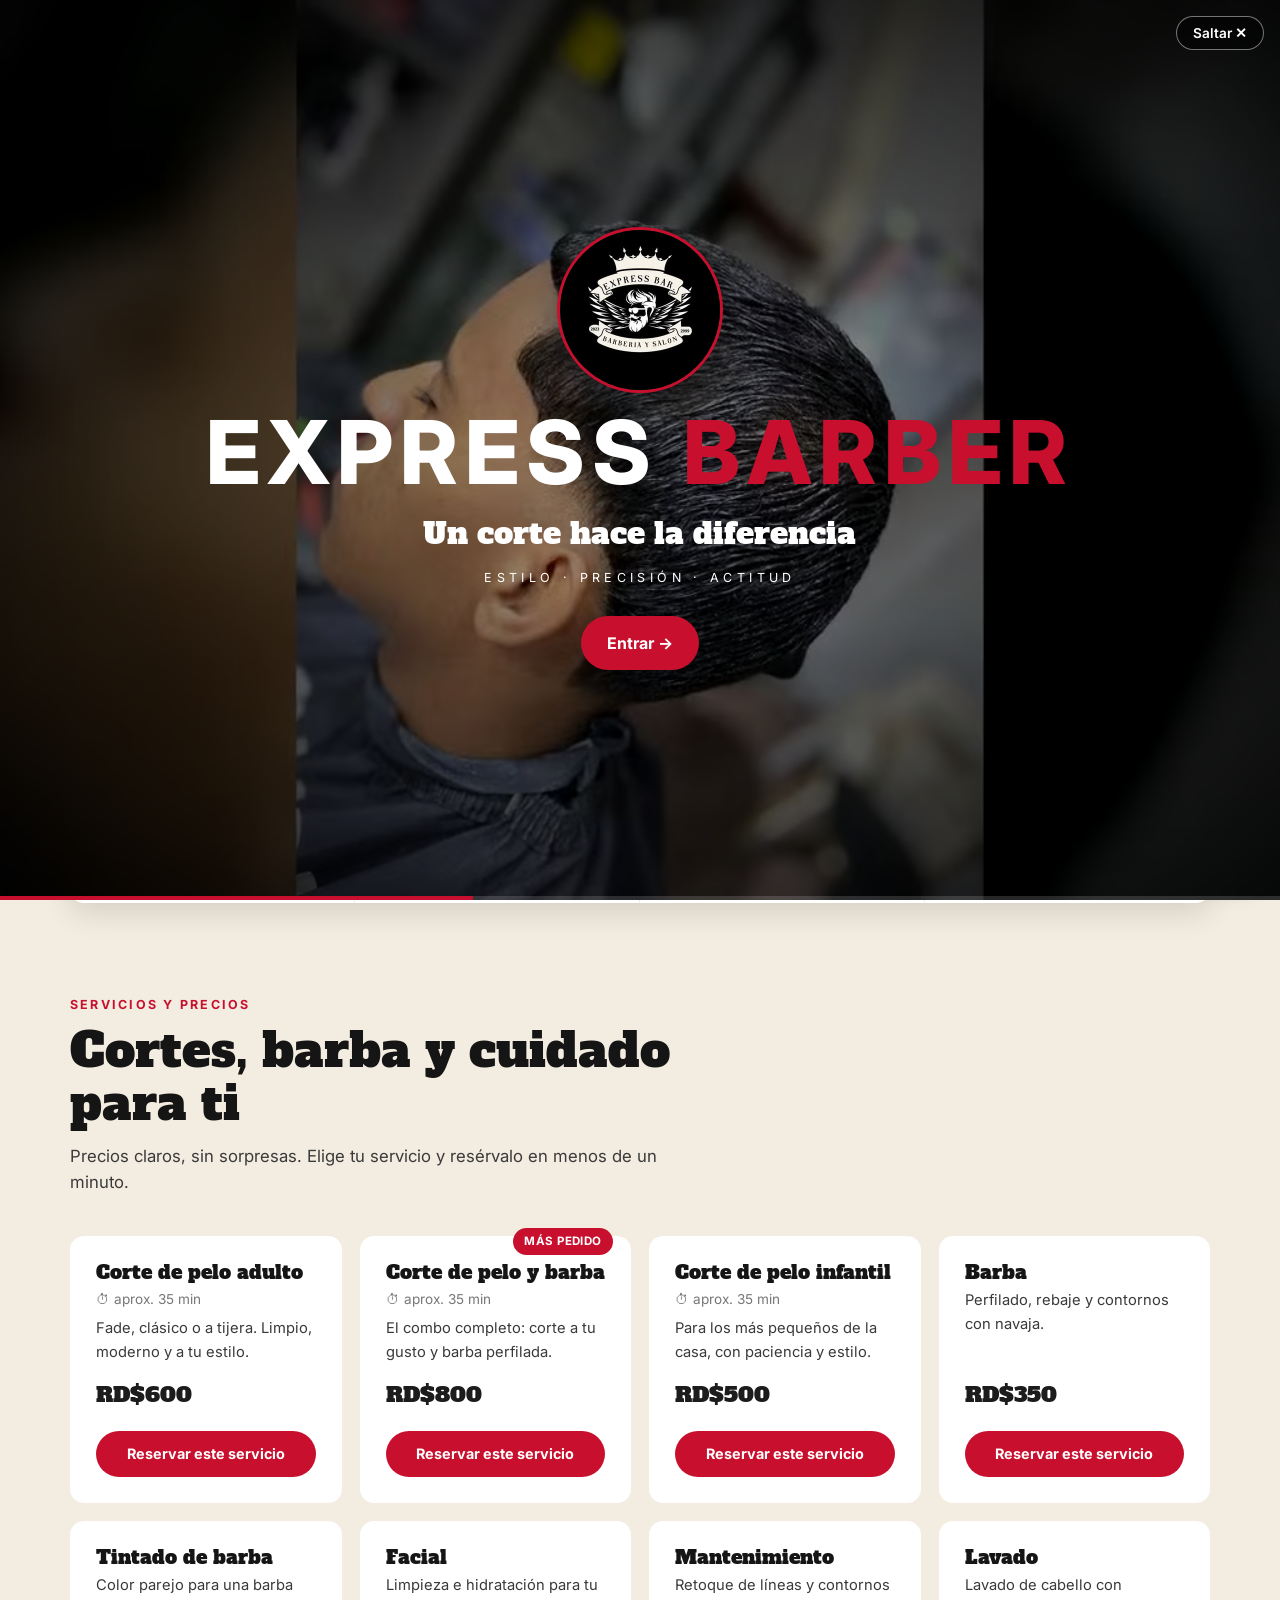
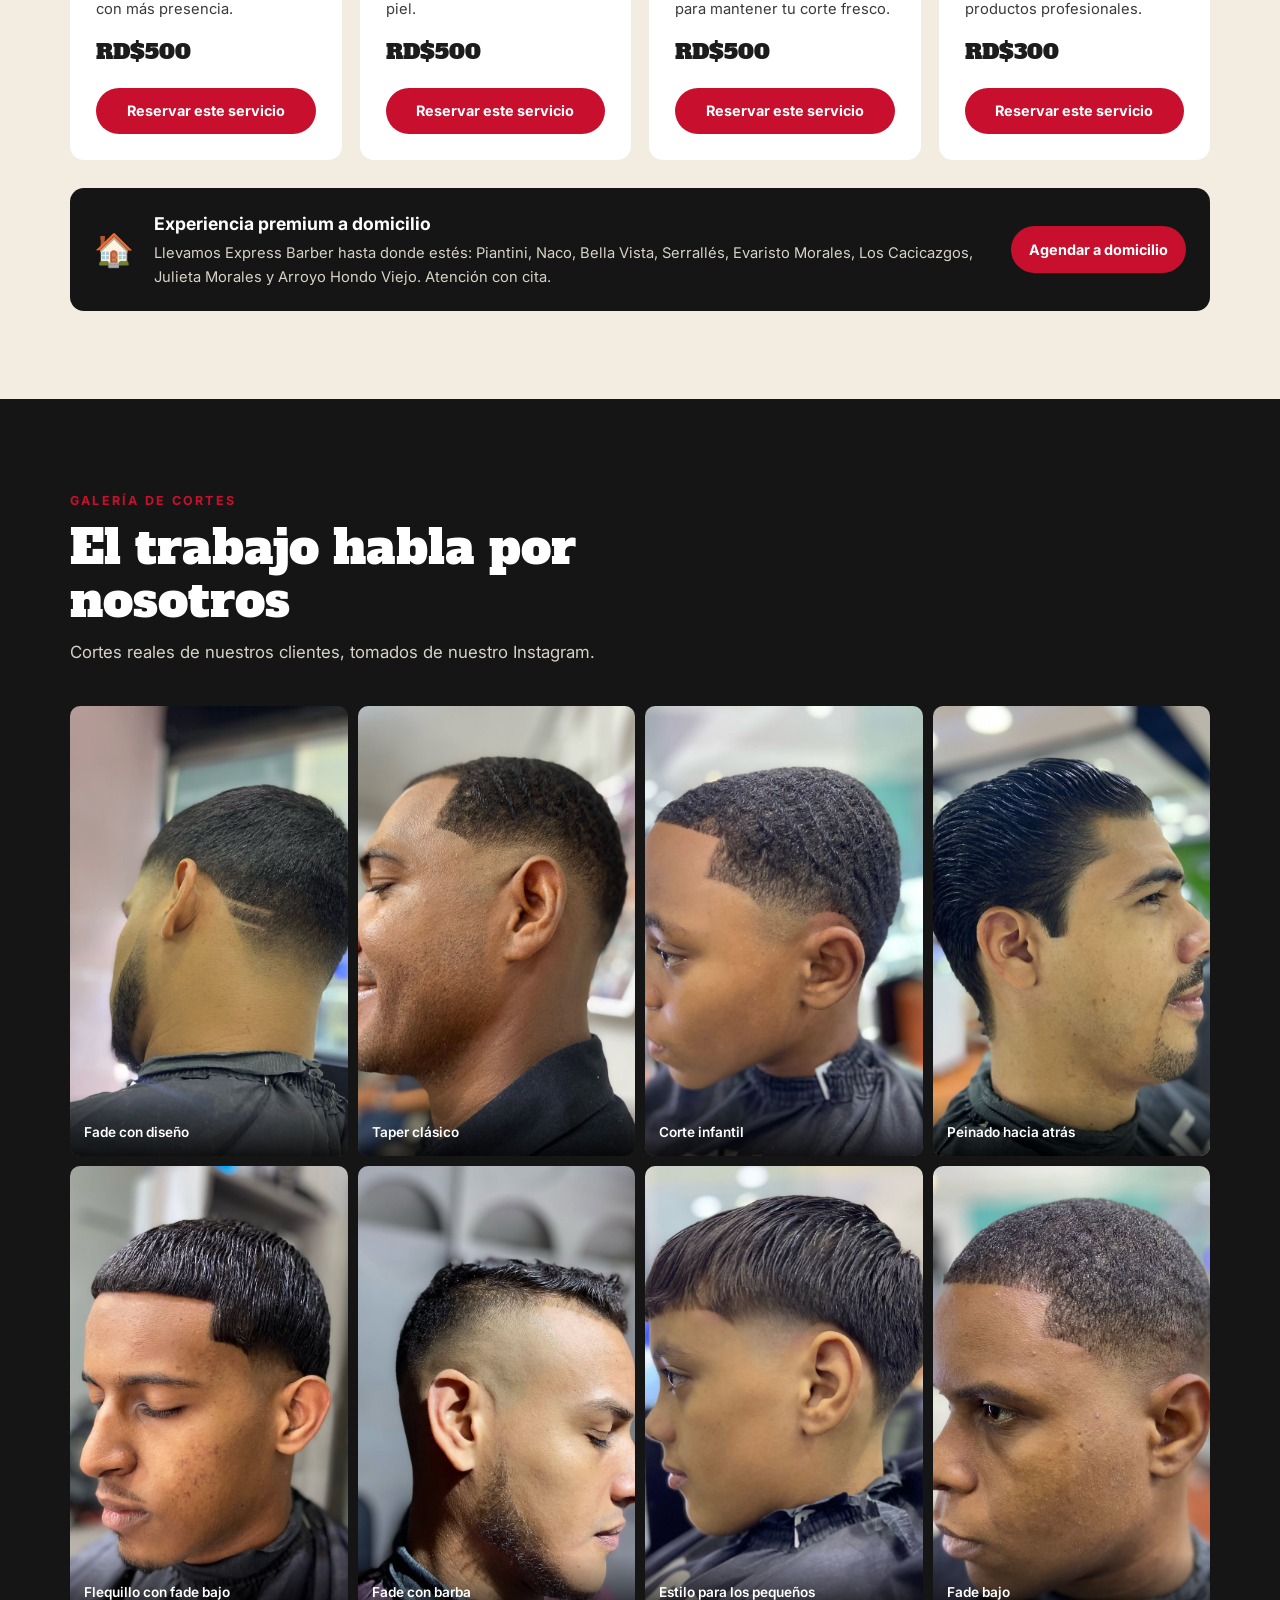
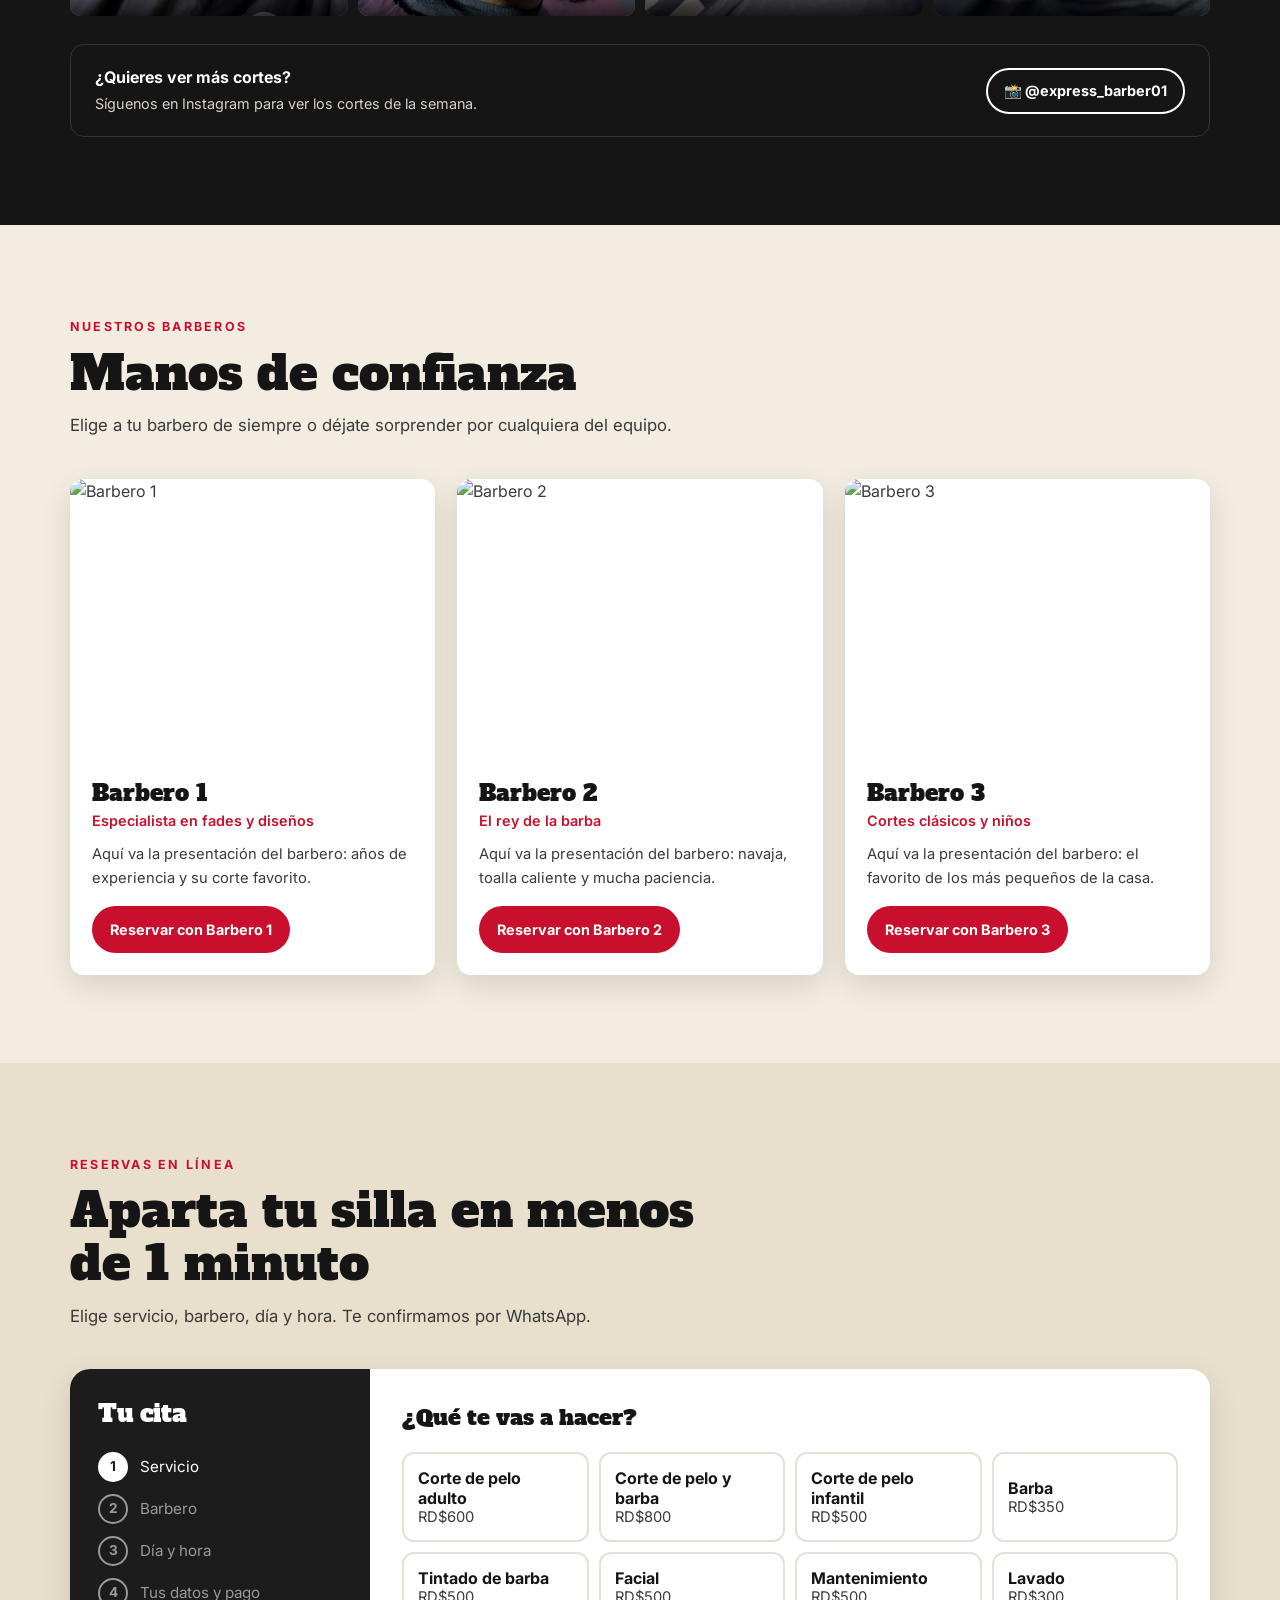
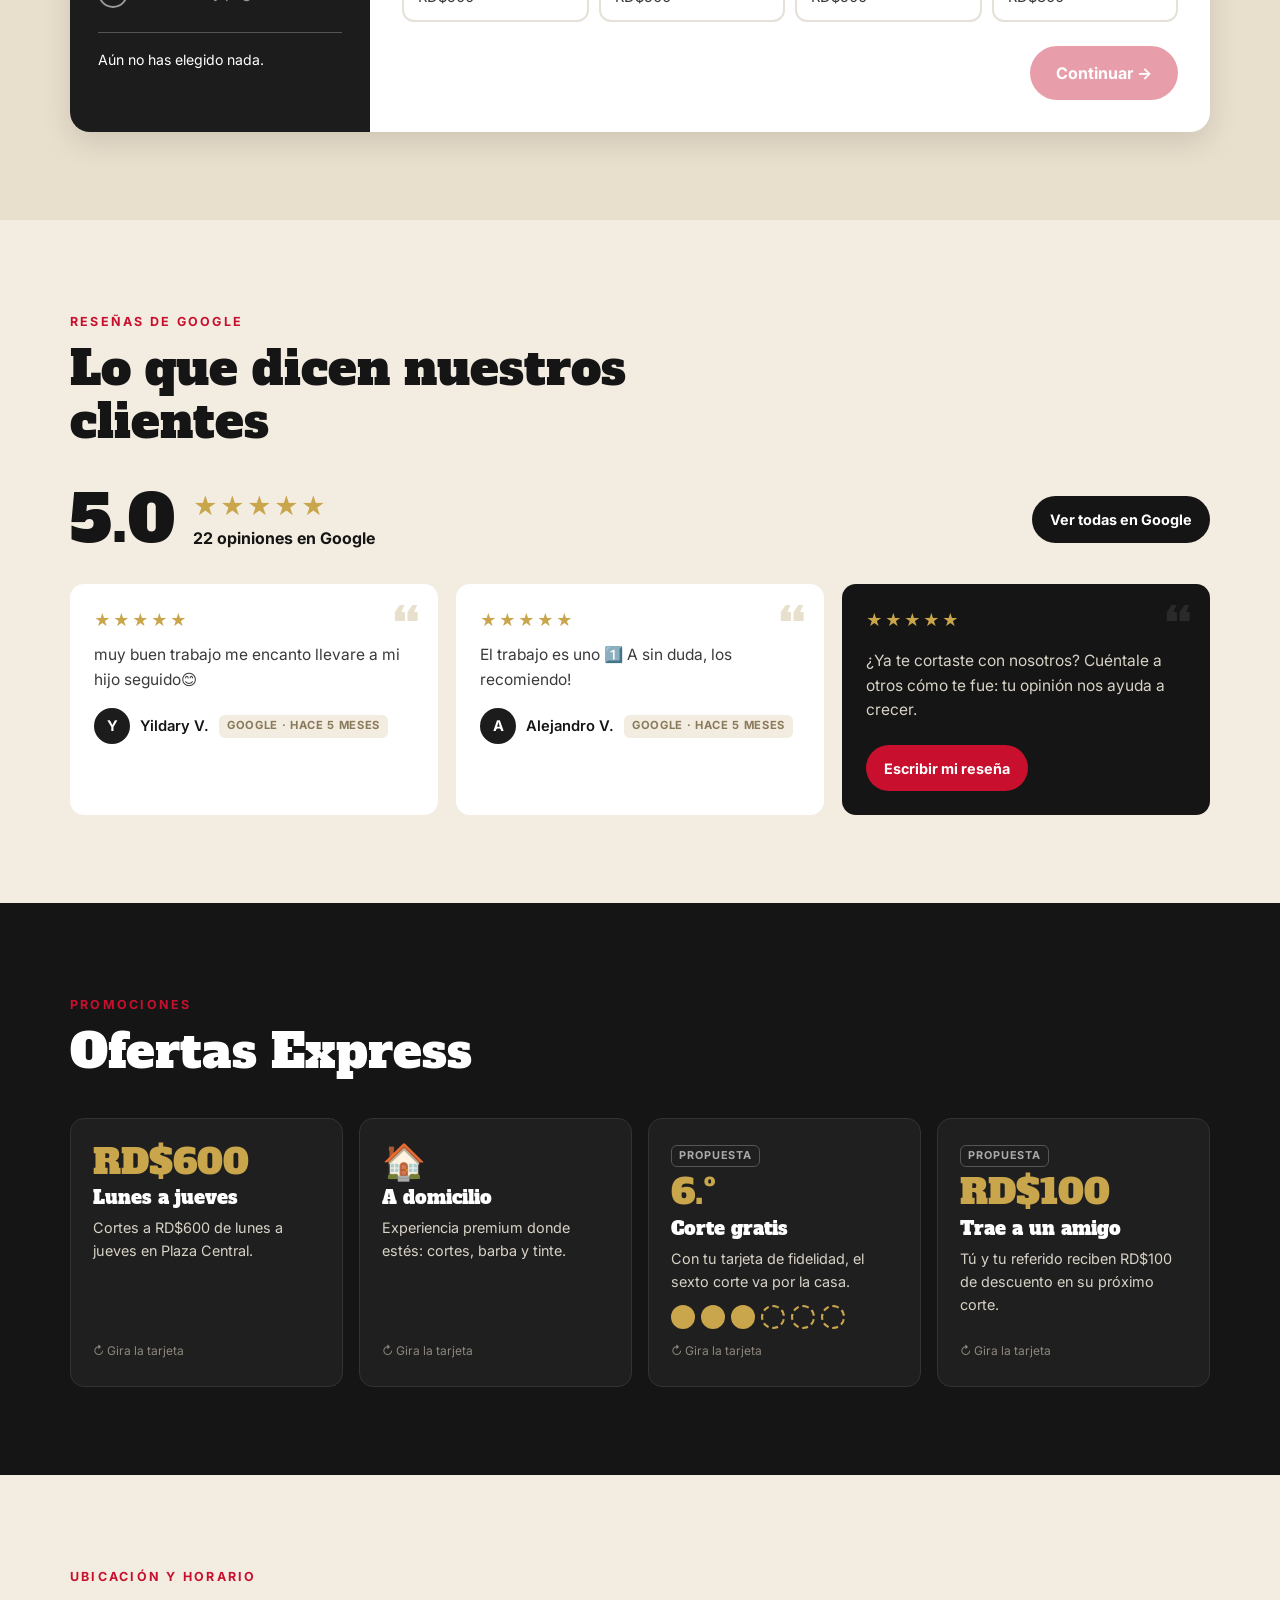
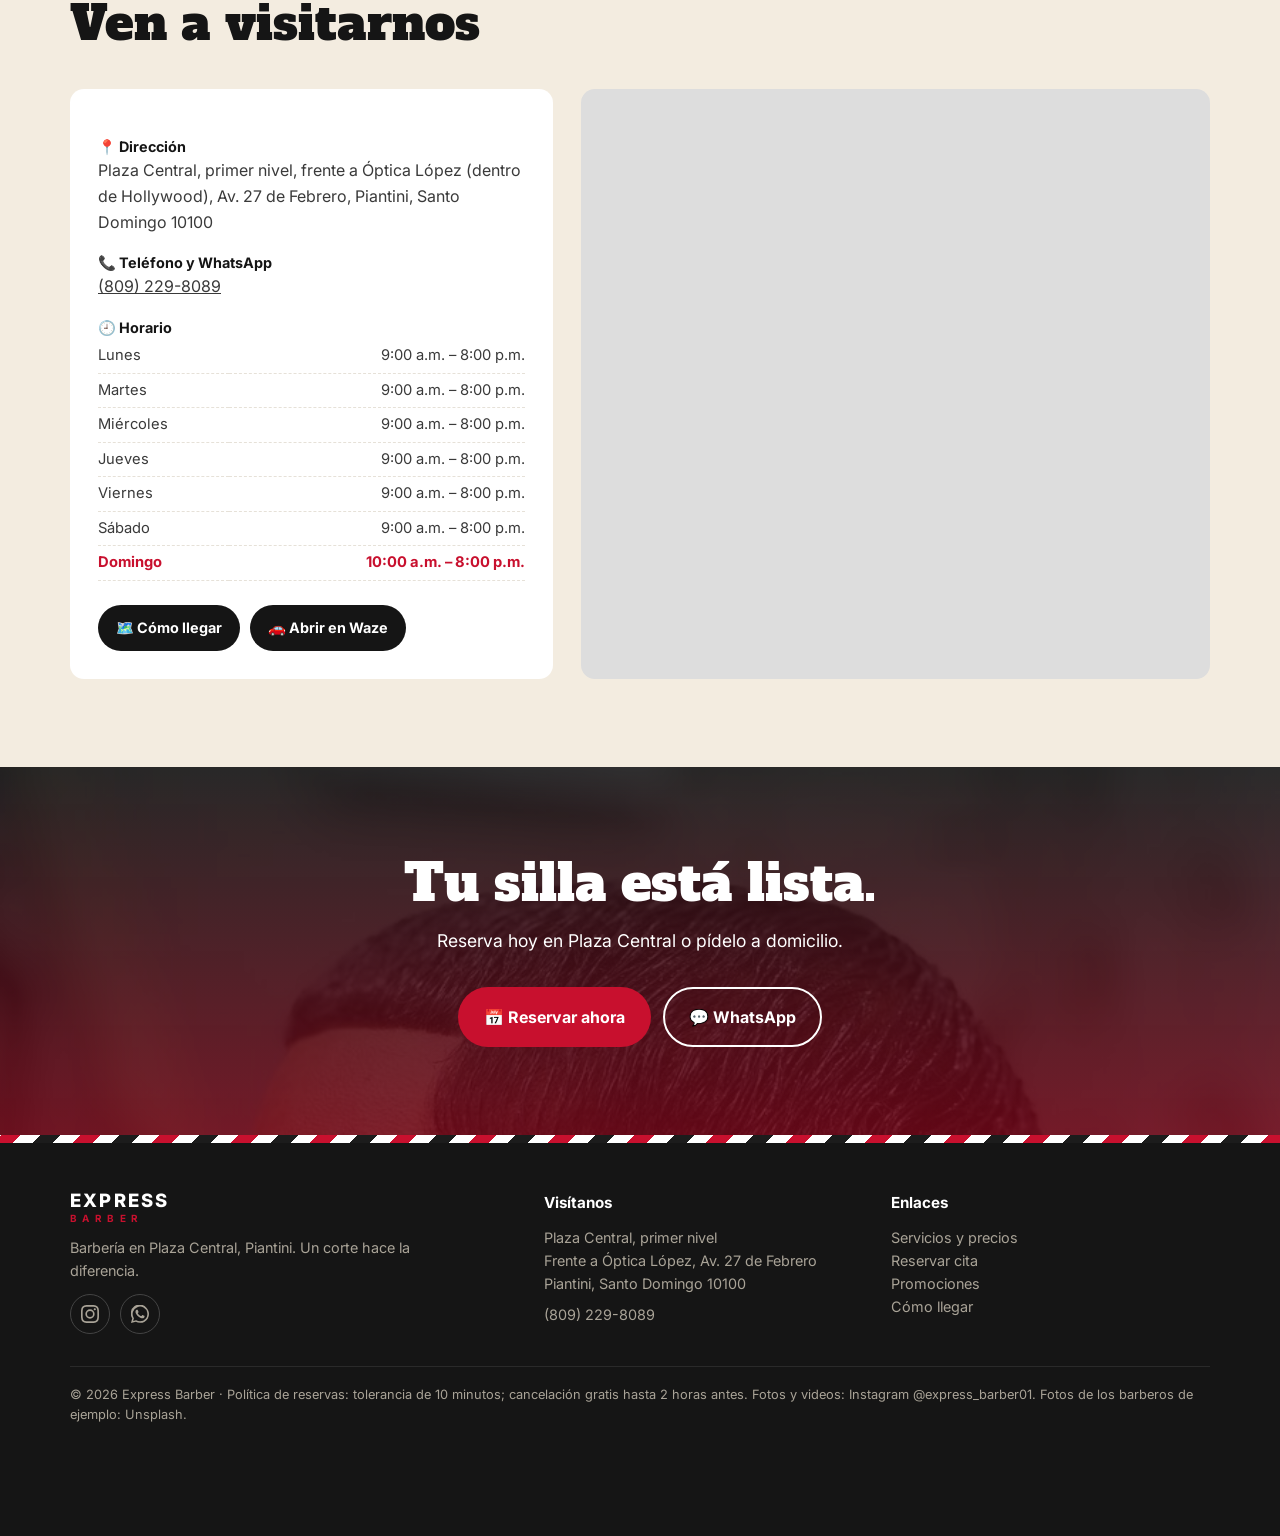
==== commit d6af6144: "Agregar calificación, reseñas reales y turnos de 35 minutos - 5.0 en Google con 22 opiniones en la p" ====
--- a/the-family-barber-shop-ii/demo/index.html
+++ b/the-family-barber-shop-ii/demo/index.html
@@ -4,7 +4,7 @@
 <meta charset="utf-8">
 <meta name="viewport" content="width=device-width, initial-scale=1">
 <title>Express Barber | Barbería en Plaza Central, Piantini, Santo Domingo</title>
-<meta name="description" content="Express Barber: barbería en Plaza Central, primer nivel, Piantini. Cortes fade, barba, tinte y facial. Servicio a domicilio. Reserva por WhatsApp al 809-229-8089.">
+<meta name="description" content="Express Barber: barbería en Plaza Central, primer nivel, Piantini. Cortes fade, barba, tinte y facial. Servicio a domicilio. ⭐ 5.0 en Google (22 opiniones). Reserva por WhatsApp al 809-229-8089.">
 <meta name="robots" content="noindex">
 <script>
   // La demo siempre empieza arriba: sin restaurar el scroll anterior ni saltar a una #sección
@@ -99,6 +99,7 @@
 .serv-grid{display:grid;grid-template-columns:repeat(auto-fill,minmax(250px,1fr));gap:18px}
 .serv{background:#fff;border-radius:var(--radio);padding:24px;display:flex;flex-direction:column;gap:6px;position:relative;border:2px solid transparent;transition:border-color .15s,transform .15s}
 .serv:hover{border-color:var(--dorado);transform:translateY(-3px)}
+.serv .meta{font-size:.85rem;color:#777}
 .serv h3{font-size:1.2rem}
 .serv .desc{font-size:.92rem;flex:1}
 .serv .precio{font-family:"Alfa Slab One",serif;color:var(--azul);font-size:1.35rem;margin:8px 0 12px}
@@ -192,6 +193,8 @@
 .resena::before{content:"“";position:absolute;top:-6px;right:18px;font-family:"Alfa Slab One",serif;font-size:4.5rem;color:var(--crema-2)}
 .resena p{margin:.6rem 0 1rem;font-size:.97rem}
 .resena .autor{display:flex;align-items:center;gap:10px;font-weight:600;color:var(--negro);font-size:.92rem}
+.resena-cta{background:var(--negro);color:#d8d2c6;display:flex;flex-direction:column;align-items:flex-start;gap:6px}
+.resena-cta::before{color:#2a2a2a}
 .resena .ini{width:36px;height:36px;border-radius:50%;background:var(--azul);color:#fff;display:grid;place-items:center;font-weight:700}
 .etiqueta-ej{display:inline-block;font-size:.7rem;font-weight:700;letter-spacing:.06em;text-transform:uppercase;background:var(--crema);padding:.15rem .5rem;border-radius:6px;color:#8a7a5c}
 
@@ -376,7 +379,7 @@
 })();
 </script>
 
-<div class="demo-bar">DEMO de presentación · Fotos del Instagram de Express Barber · Los barberos y las reseñas son de ejemplo</div>
+<div class="demo-bar">DEMO de presentación · Fotos del Instagram de Express Barber · Los barberos son de ejemplo</div>
 
 <header class="nav">
   <div class="wrap nav-in">
@@ -406,7 +409,7 @@
   <button class="video-btn" id="video-btn" type="button" aria-label="Pausar el video">❚❚</button>
   <div class="wrap hero-grid">
    <div class="hero-txt">
-    <div class="hero-rating">💈 <b>Barbería en Plaza Central, Piantini</b> · <span id="chip-horario">Cierra a las 8:00 p.m.</span></div>
+    <div class="hero-rating"><span class="stars">★★★★★</span> <b>5.0</b> en Google · 22 opiniones · <span id="chip-horario">Cierra a las 8:00 p.m.</span></div>
     <h1>Un corte hace la <span class="script">diferencia.</span></h1>
     <p class="lead">Plaza Central, primer nivel, frente a Óptica López. Cortes fade limpios, modernos y a tu estilo. ¿No puedes venir? Vamos a tu casa.</p>
     <div class="hero-ctas">
@@ -424,7 +427,7 @@
 <!-- CONFIANZA -->
 <div class="trust">
   <div class="wrap trust-grid">
-    <div class="trust-item"><span class="trust-ico">⭐</span><div><b>Reseñas en Google</b><span>Opiniones de clientes reales</span></div></div>
+    <div class="trust-item"><span class="trust-ico">⭐</span><div><b>5.0 en Google</b><span>22 opiniones reales</span></div></div>
     <div class="trust-item"><span class="trust-ico">🕘</span><div><b id="estado-abierto">Abierto hoy</b><span id="estado-detalle">Cierra a las 8:00 p.m.</span></div></div>
     <div class="trust-item"><span class="trust-ico">💳</span><div><b>Paga como quieras</b><span>Tarjeta, transferencia o efectivo</span></div></div>
     <div class="trust-item"><span class="trust-ico">🏠</span><div><b>Servicio a domicilio</b><span>Piantini, Naco, Bella Vista y más</span></div></div>
@@ -560,16 +563,14 @@
       <h2>Lo que dicen nuestros clientes</h2>
     </div>
     <div class="rating-big">
-      <div><div class="stars">★★★★★</div><b style="color:var(--negro)">Opiniones de nuestros clientes en Google</b></div>
-      <a href="https://www.google.com/maps/search/?api=1&query=Express+Barber+Plaza+Central+Piantini+Santo+Domingo" target="_blank" rel="noopener" class="btn btn-sm" style="background:var(--negro);color:#fff;margin-left:auto">Ver todas en Google</a>
+      <span class="rating-num">5.0</span>
+      <div><div class="stars">★★★★★</div><b style="color:var(--negro)">22 opiniones en Google</b></div>
+      <a href="https://www.google.com/maps/search/?api=1&query=EXPRESS+BARBER+Av+27+de+Febrero+Santo+Domingo+10100" target="_blank" rel="noopener" class="btn btn-sm" style="background:var(--negro);color:#fff;margin-left:auto">Ver todas en Google</a>
     </div>
     <div class="resenas">
-      <article class="resena"><span class="stars">★★★★★</span><p>Aquí irá una reseña real de Google: por ejemplo, un cliente contando que siempre sale con el corte que pidió.</p><div class="autor"><span class="ini">J</span>Juan P. <span class="etiqueta-ej">Ejemplo</span></div></article>
-      <article class="resena"><span class="stars">★★★★★</span><p>Aquí irá otra reseña real destacando la atención, la puntualidad o lo bien que tratan a los niños.</p><div class="autor"><span class="ini">M</span>María R. <span class="etiqueta-ej">Ejemplo</span></div></article>
-      <article class="resena"><span class="stars">★★★★★</span><p>Y una tercera sobre la calidad del fade o de la barba. Se eligen las mejores y se actualizan cada mes.</p><div class="autor"><span class="ini">C</span>Carlos D. <span class="etiqueta-ej">Ejemplo</span></div></article>
-    </div>
-    <div style="text-align:center;margin-top:32px">
-      <a href="https://www.google.com/maps/search/?api=1&query=Express+Barber+Plaza+Central+Piantini+Santo+Domingo" target="_blank" rel="noopener" class="btn btn-rojo">⭐ Déjanos tu reseña</a>
+      <article class="resena"><span class="stars">★★★★★</span><p>muy buen trabajo me encanto llevare a mi hijo seguido😊</p><div class="autor"><span class="ini">Y</span>Yildary V. <span class="etiqueta-ej">Google · hace 5 meses</span></div></article>
+      <article class="resena"><span class="stars">★★★★★</span><p>El trabajo es uno 1️⃣ A sin duda, los recomiendo!</p><div class="autor"><span class="ini">A</span>Alejandro V. <span class="etiqueta-ej">Google · hace 5 meses</span></div></article>
+      <article class="resena resena-cta"><span class="stars">★★★★★</span><p>¿Ya te cortaste con nosotros? Cuéntale a otros cómo te fue: tu opinión nos ayuda a crecer.</p><a href="https://www.google.com/maps/search/?api=1&query=EXPRESS+BARBER+Av+27+de+Febrero+Santo+Domingo+10100" target="_blank" rel="noopener" class="btn btn-rojo btn-sm">Escribir mi reseña</a></article>
     </div>
   </div>
 </section>
@@ -612,17 +613,17 @@
     <div class="ubic">
       <div class="ubic-info">
         <dl>
-          <div><dt>📍 Dirección</dt><dd>Plaza Central, primer nivel, frente a Óptica López (dentro de Hollywood), Piantini, Santo Domingo</dd></div>
+          <div><dt>📍 Dirección</dt><dd>Plaza Central, primer nivel, frente a Óptica López (dentro de Hollywood), Av. 27 de Febrero, Piantini, Santo Domingo 10100</dd></div>
           <div><dt>📞 Teléfono y WhatsApp</dt><dd><a href="tel:+18092298089">(809) 229-8089</a></dd></div>
           <div><dt>🕘 Horario</dt><dd><table class="horario" id="tabla-horario"></table></dd></div>
         </dl>
         <div class="ubic-btns">
-          <a class="btn btn-sm" target="_blank" rel="noopener" href="https://www.google.com/maps/search/?api=1&query=Plaza%20Central%2C%20Piantini%2C%20Santo%20Domingo">🗺️ Cómo llegar</a>
-          <a class="btn btn-sm" target="_blank" rel="noopener" href="https://waze.com/ul?q=Plaza%20Central%2C%20Piantini%2C%20Santo%20Domingo&navigate=yes">🚗 Abrir en Waze</a>
+          <a class="btn btn-sm" target="_blank" rel="noopener" href="https://www.google.com/maps/search/?api=1&query=Express%20Barber%2C%20Plaza%20Central%2C%20Av.%2027%20de%20Febrero%2C%20Santo%20Domingo%2010100">🗺️ Cómo llegar</a>
+          <a class="btn btn-sm" target="_blank" rel="noopener" href="https://waze.com/ul?q=Plaza%20Central%2C%20Av.%2027%20de%20Febrero%2C%20Santo%20Domingo&navigate=yes">🚗 Abrir en Waze</a>
         </div>
       </div>
       <div class="mapa">
-        <iframe title="Mapa de Express Barber en Plaza Central" loading="lazy" referrerpolicy="no-referrer-when-downgrade" src="https://www.google.com/maps?q=Plaza%20Central%2C%20Piantini%2C%20Santo%20Domingo&z=17&output=embed"></iframe>
+        <iframe title="Mapa de Express Barber en Plaza Central" loading="lazy" referrerpolicy="no-referrer-when-downgrade" src="https://www.google.com/maps?q=Express%20Barber%2C%20Plaza%20Central%2C%20Av.%2027%20de%20Febrero%2C%20Santo%20Domingo%2010100&z=17&output=embed"></iframe>
       </div>
     </div>
   </div>
@@ -655,7 +656,7 @@
       </div>
       <div>
         <h4>Visítanos</h4>
-        <p>Plaza Central, primer nivel<br>Frente a Óptica López, Piantini<br>Santo Domingo</p>
+        <p>Plaza Central, primer nivel<br>Frente a Óptica López, Av. 27 de Febrero<br>Piantini, Santo Domingo 10100</p>
         <p style="margin-top:8px"><a href="tel:+18092298089">(809) 229-8089</a></p>
       </div>
       <div>
@@ -679,9 +680,9 @@
 <script>
 const WA = "18092298089";
 const SERVICIOS = [
-  {id:"corte", nombre:"Corte de pelo adulto", min:40, precio:600, desc:"Fade, clásico o a tijera. Limpio, moderno y a tu estilo."},
-  {id:"corte-barba", nombre:"Corte de pelo y barba", min:60, precio:800, desc:"El combo completo: corte a tu gusto y barba perfilada.", badge:"Más pedido"},
-  {id:"infantil", nombre:"Corte de pelo infantil", min:30, precio:500, desc:"Para los más pequeños de la casa, con paciencia y estilo."},
+  {id:"corte", nombre:"Corte de pelo adulto", min:35, aprox:true, precio:600, desc:"Fade, clásico o a tijera. Limpio, moderno y a tu estilo."},
+  {id:"corte-barba", nombre:"Corte de pelo y barba", min:35, aprox:true, precio:800, desc:"El combo completo: corte a tu gusto y barba perfilada.", badge:"Más pedido"},
+  {id:"infantil", nombre:"Corte de pelo infantil", min:35, aprox:true, precio:500, desc:"Para los más pequeños de la casa, con paciencia y estilo."},
   {id:"barba", nombre:"Barba", min:20, precio:350, desc:"Perfilado, rebaje y contornos con navaja."},
   {id:"tinte-barba", nombre:"Tintado de barba", min:30, precio:500, desc:"Color parejo para una barba con más presencia."},
   {id:"facial", nombre:"Facial", min:30, precio:500, desc:"Limpieza e hidratación para tu piel."},
@@ -707,6 +708,7 @@
     <article class="serv">
       ${s.badge?`<span class="badge ${s.dorado?"dorado":""}">${s.badge}</span>`:""}
       <h3>${s.nombre}</h3>
+      ${s.aprox?`<span class="meta">⏱ aprox. ${s.min} min</span>`:""}
       <p class="desc">${s.desc}</p>
       <div class="precio">${rd(s.precio)} <small>${s.sufijo||""}</small></div>
       <a href="#reservar" class="btn btn-rojo btn-sm" data-reservar="${s.id}">Reservar este servicio</a>
@@ -751,8 +753,9 @@
 
 function pintarHoras(){
   const d = proxDias[R.fecha], [a,c] = HORARIO[d.getDay()], s = SERVICIOS.find(x=>x.id===R.servicio);
-  const dur = s ? s.min/60 : .75, out = [];
-  for (let h=a; h+dur<=c+0.001; h+=0.75){
+  const paso = s ? s.min : 35, out = [];
+  for (let m=a*60; m+paso<=c*60; m+=paso){
+    const h = m/60;
     const pasado = R.fecha===0 && h <= hoy.getHours()+hoy.getMinutes()/60;
     // Ocupación simulada (determinística) para que la demo se vea realista
     const ocupado = ((d.getDate()*7 + Math.round(h*4)*3 + (R.barbero||"x").length) % 5) === 0;
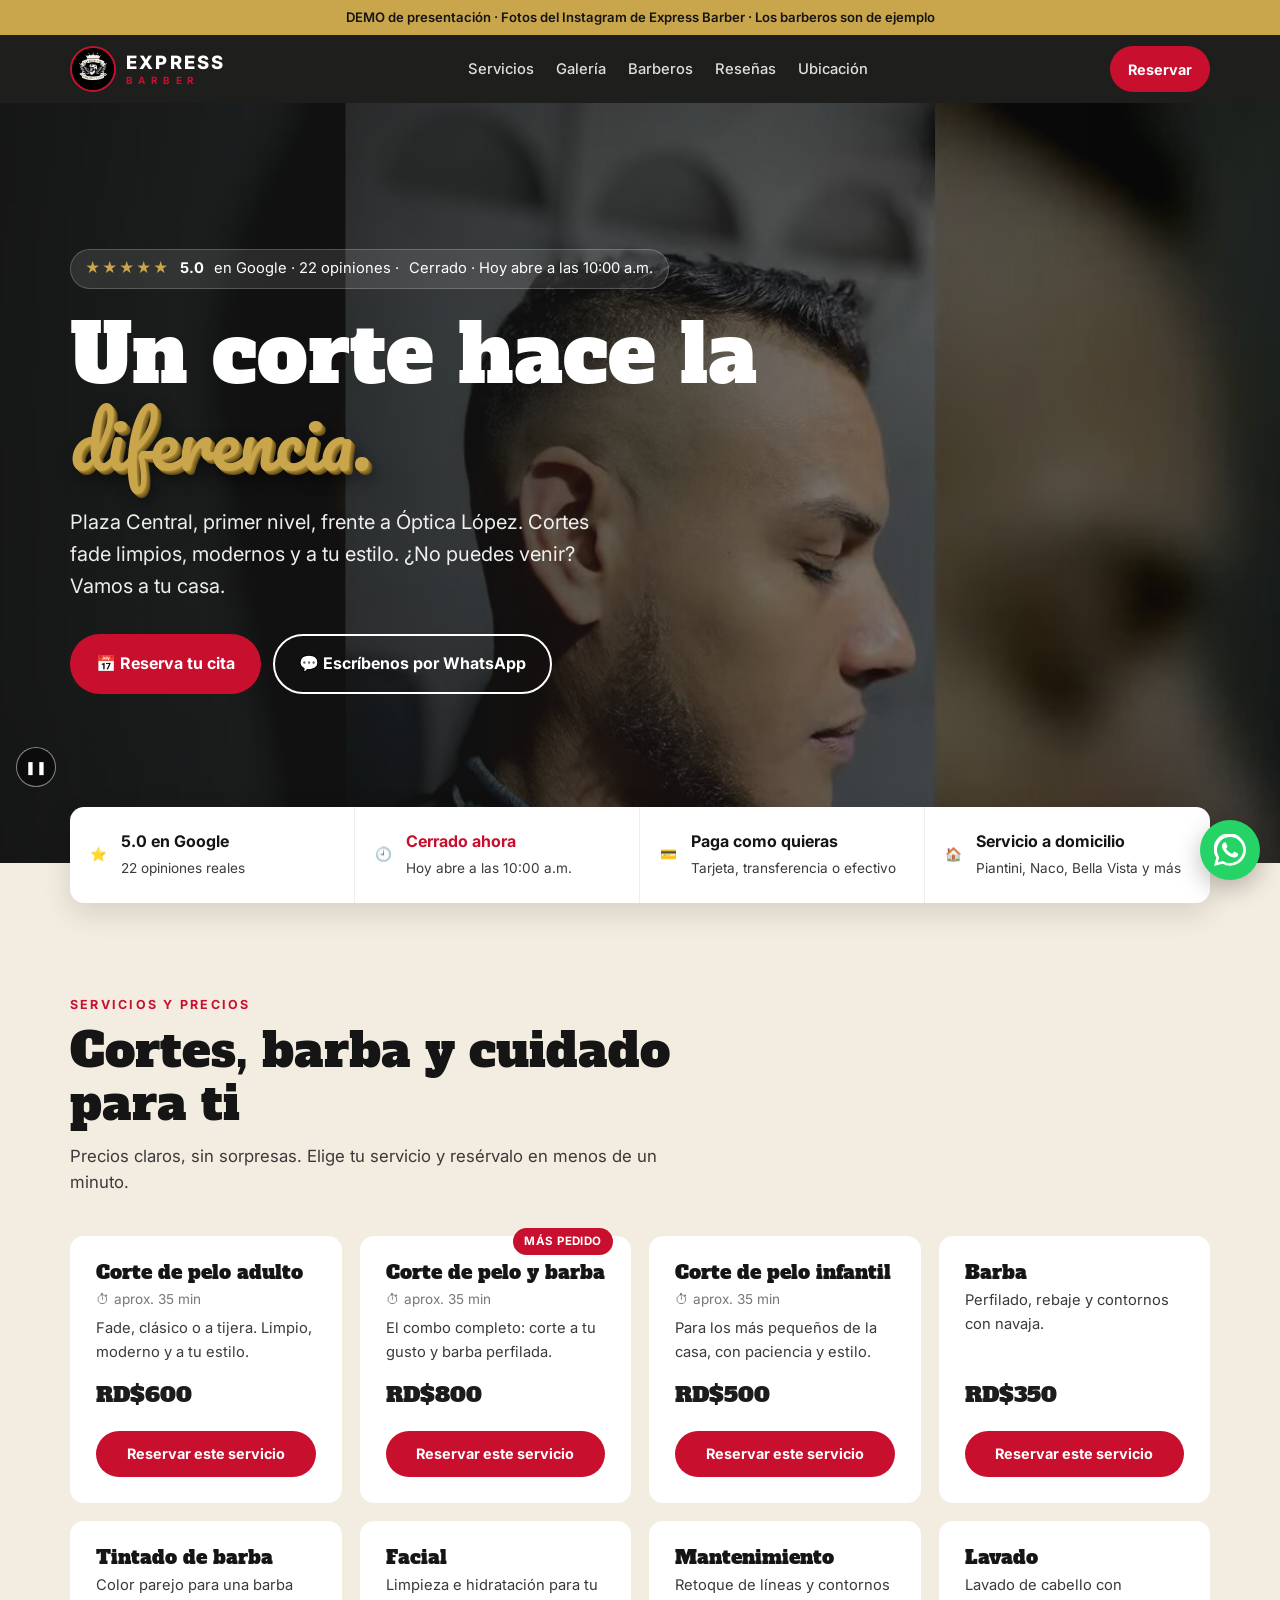
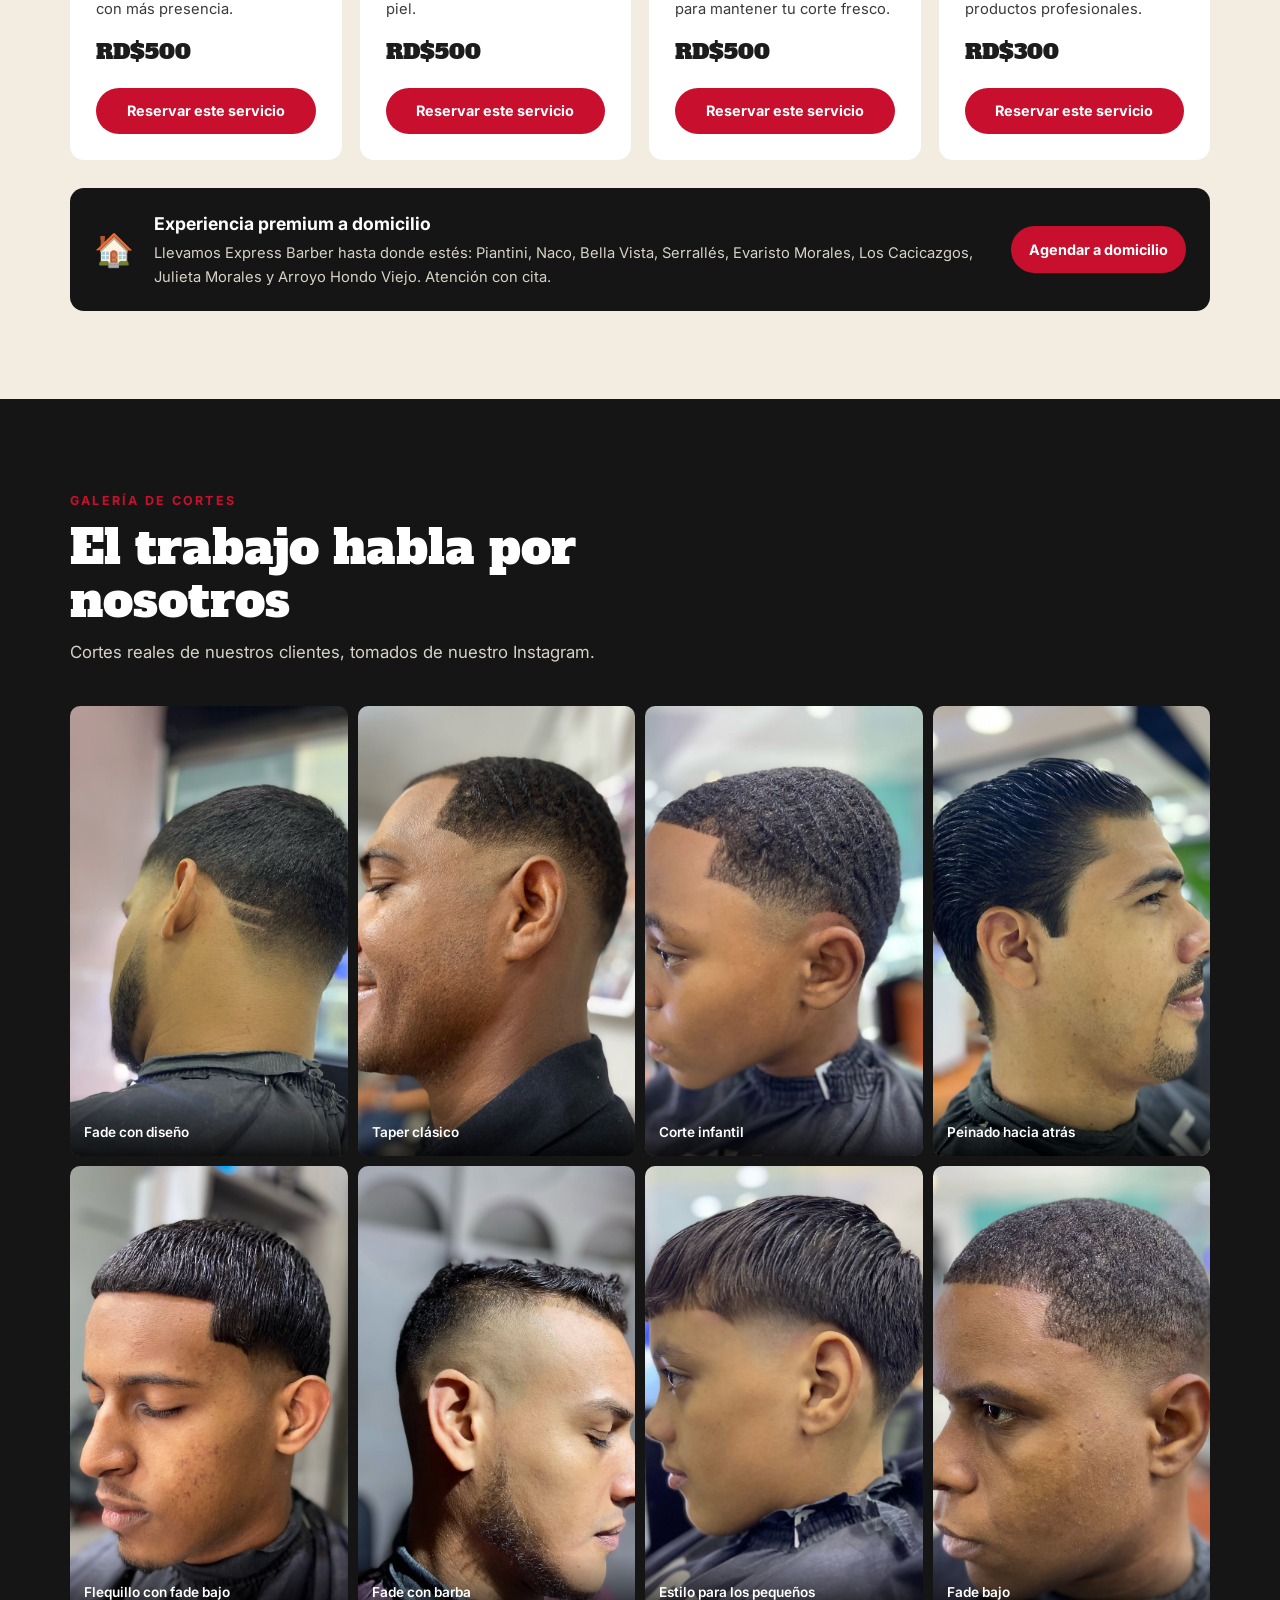
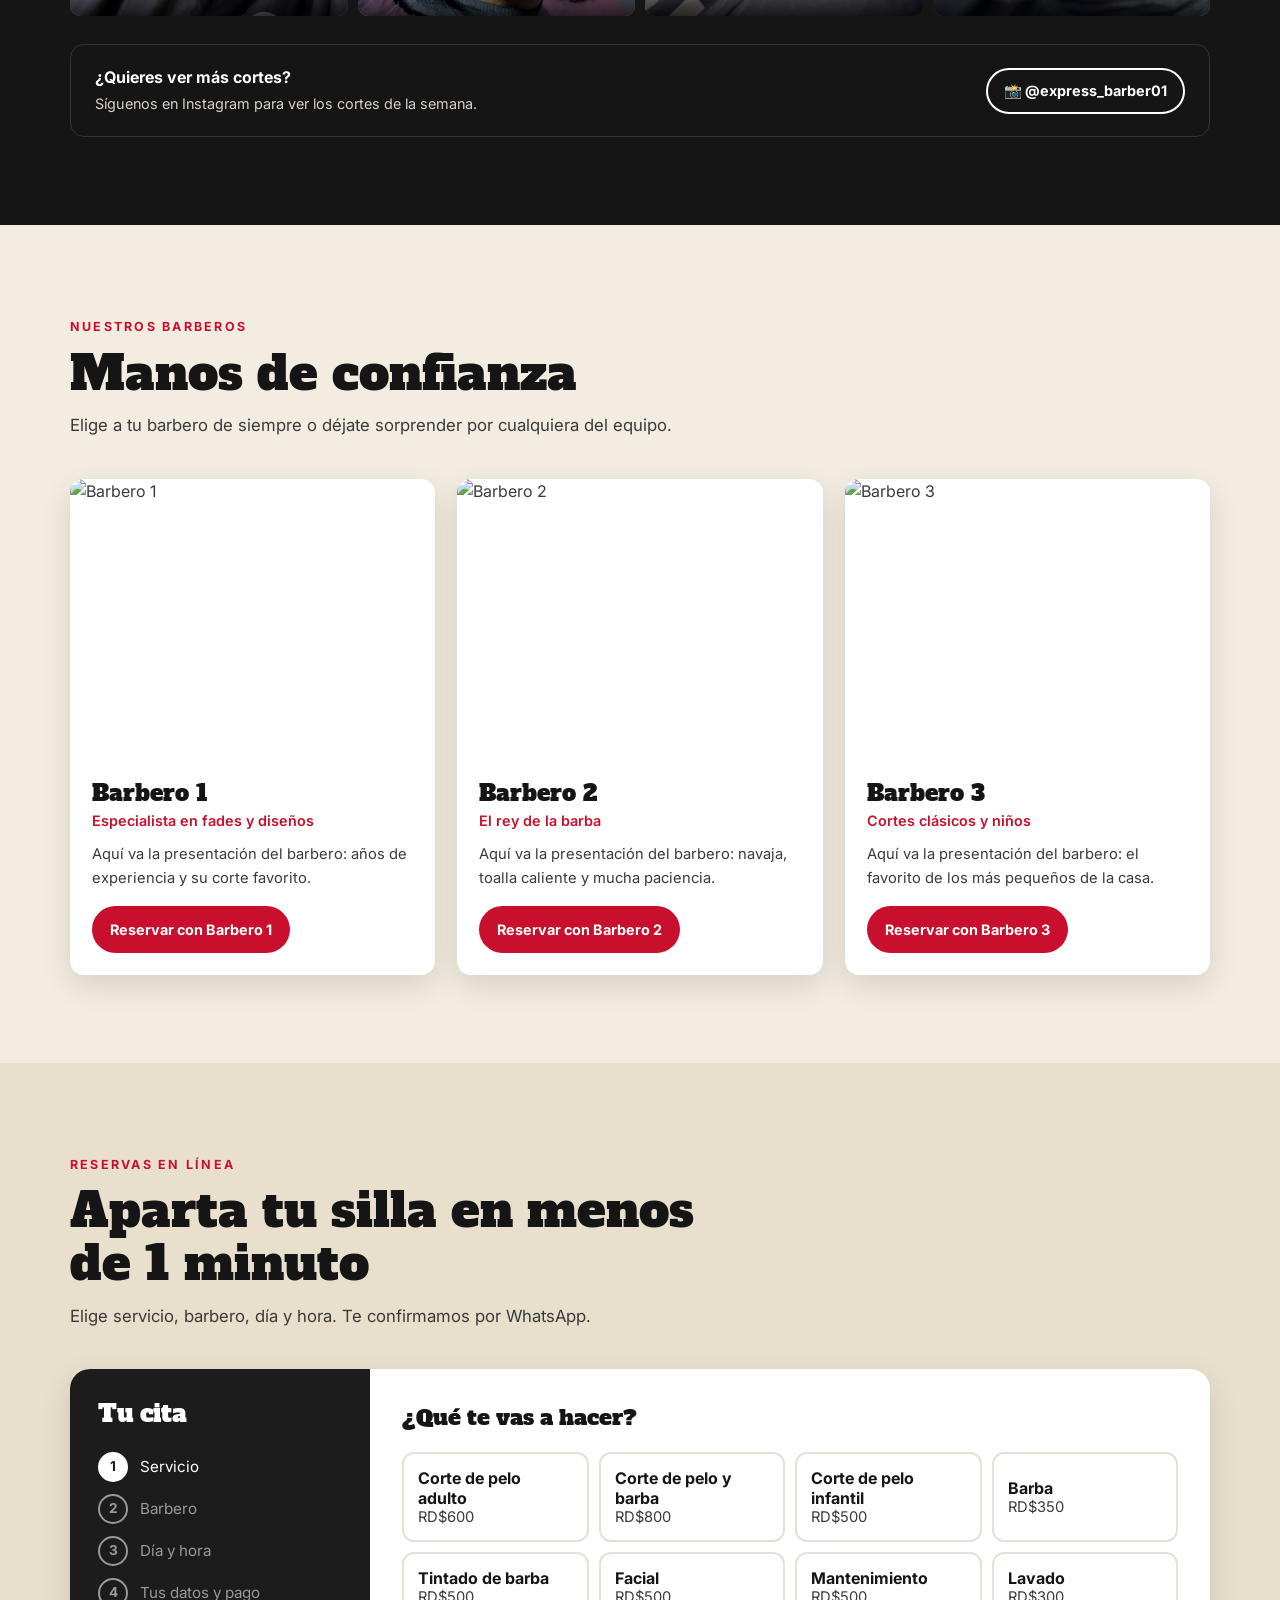
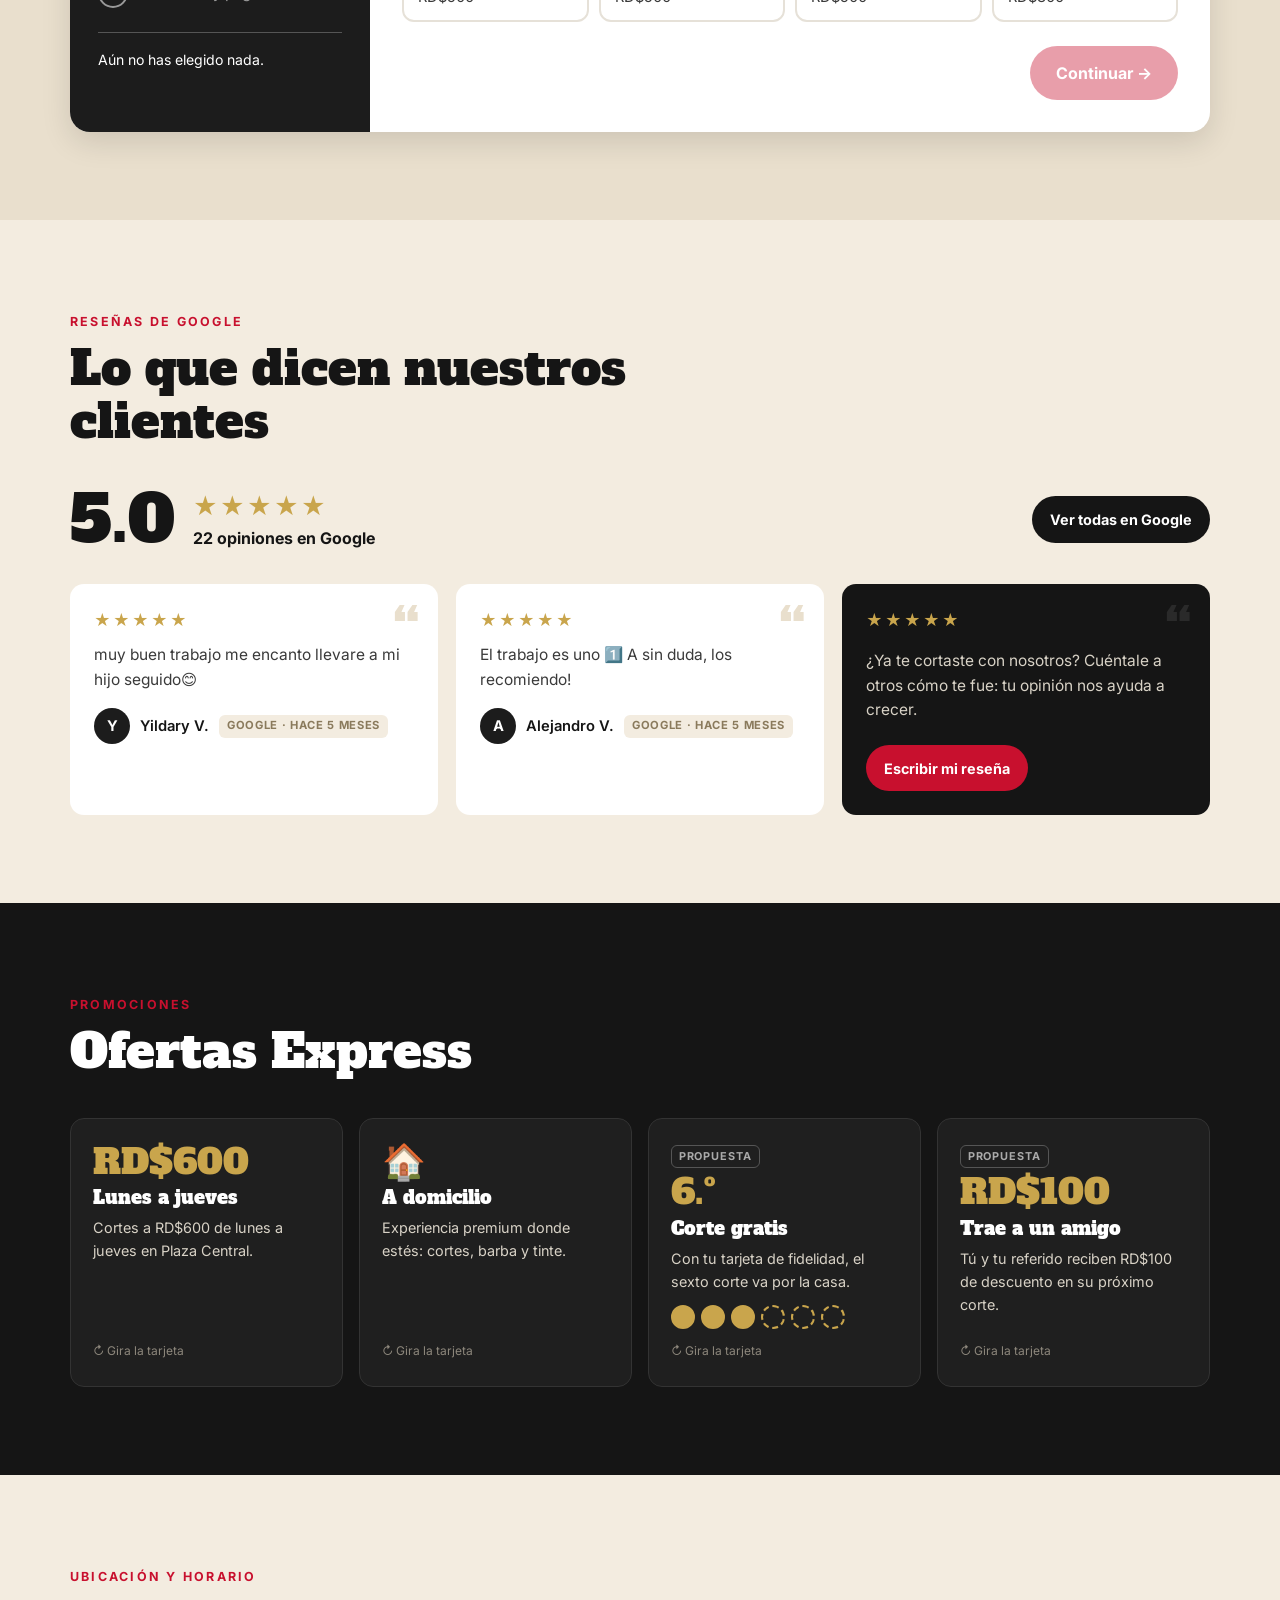
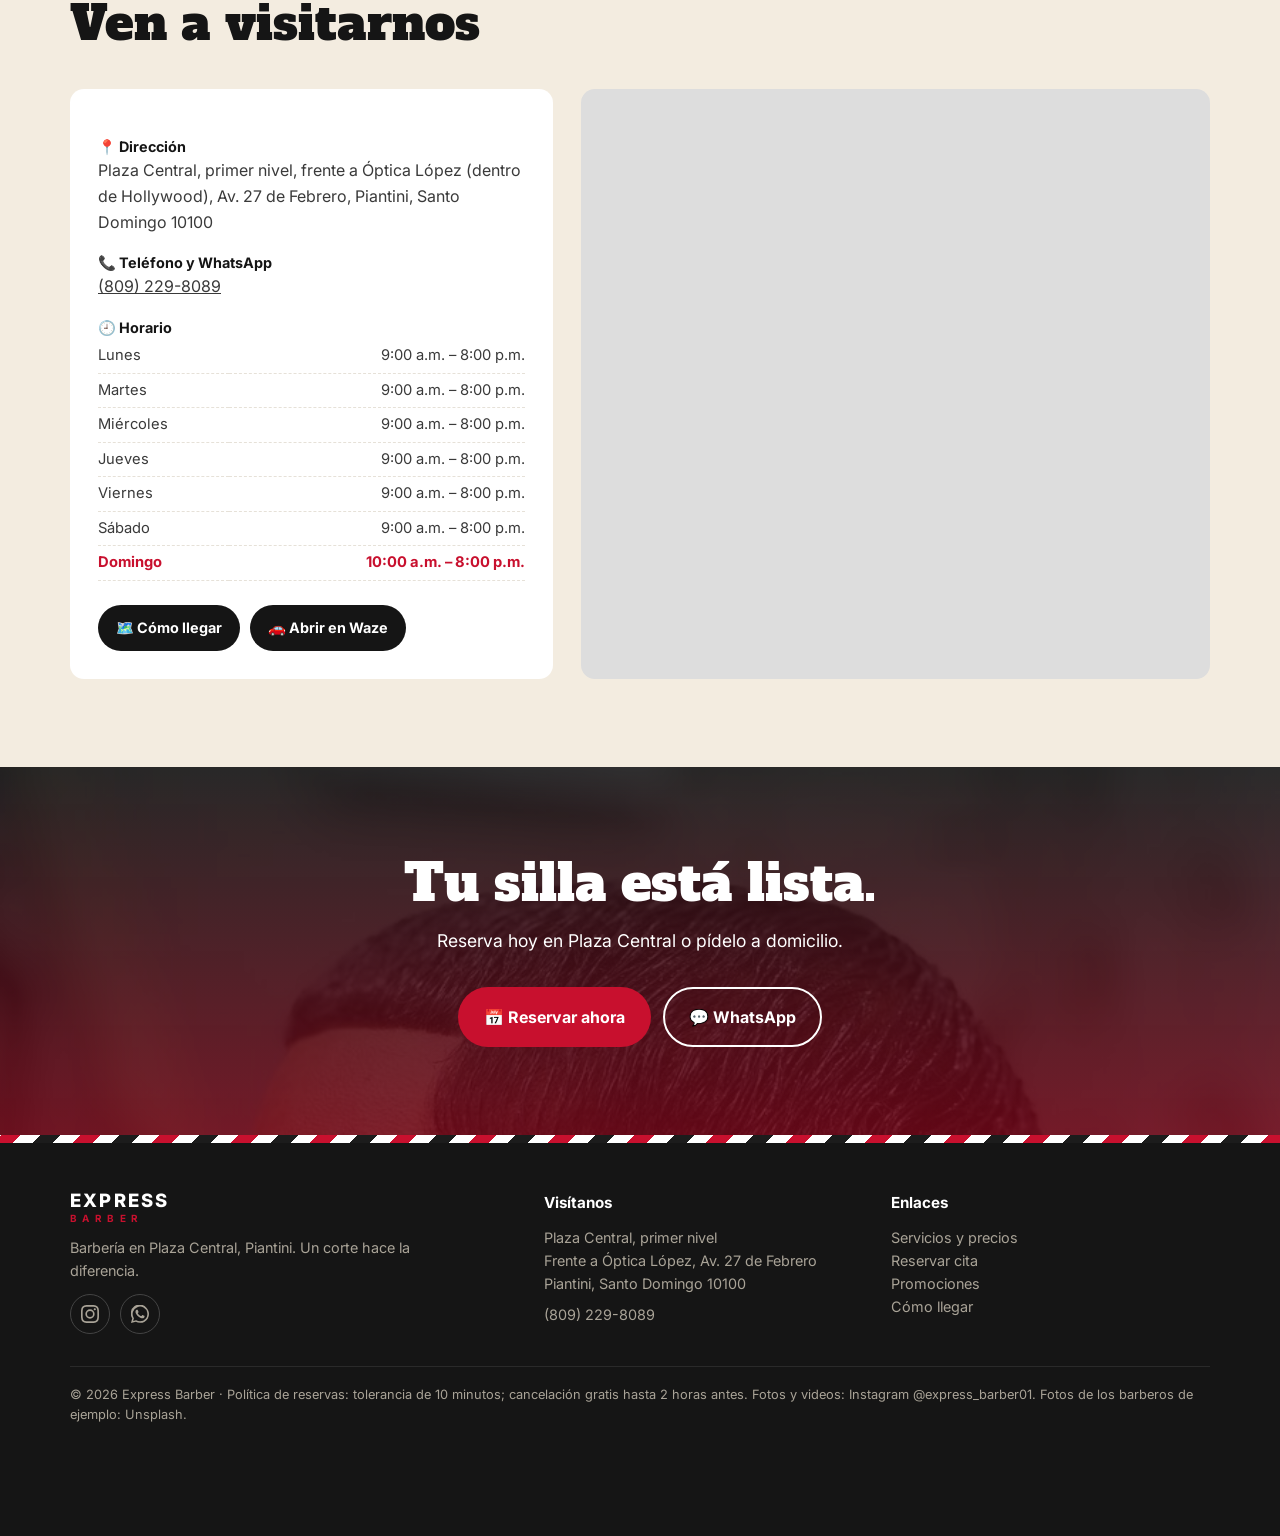
==== commit 19d2122d: "Quitar el video de entrada de la demo La página abre directamente en la portada. Se eliminan la pant" ====
--- a/the-family-barber-shop-ii/demo/index.html
+++ b/the-family-barber-shop-ii/demo/index.html
@@ -9,9 +9,6 @@
 <script>
   // La demo siempre empieza arriba: sin restaurar el scroll anterior ni saltar a una #sección
   if ("scrollRestoration" in history) history.scrollRestoration = "manual";
-  // El video de entrada bloquea el scroll hasta que se cierra (no se muestra con "reducir movimiento")
-  document.documentElement.classList.add("js");
-  if (!matchMedia("(prefers-reduced-motion: reduce)").matches) document.documentElement.classList.add("bloqueo");
   if (location.hash) history.replaceState(null, "", location.pathname + location.search);
   let movidoPorUsuario = false;
   ["wheel", "touchstart", "keydown"].forEach(ev => addEventListener(ev, () => movidoPorUsuario = true, {once:true, passive:true}));
@@ -256,28 +253,6 @@
 /* Letras en relieve */
 .hero h1 .script{text-shadow:1px 1px 0 #a5842f,2px 2px 0 #8f7128,3px 3px 0 #7a5f22,4px 4px 0 #644e1c,6px 9px 16px rgba(0,0,0,.55)}
 
-/* Video de entrada (pantalla de bienvenida) */
-.intro{display:none}
-.js .intro{position:fixed;inset:0;z-index:100;background:#000;display:grid;place-items:center;overflow:hidden;transition:opacity .7s ease,transform .7s ease}
-.intro.cerrando{opacity:0;transform:scale(1.06);pointer-events:none}
-.js .intro.oculto{display:none}
-html.bloqueo{overflow:hidden}
-@media (prefers-reduced-motion:reduce){.js .intro{display:none}}
-.intro-video{position:absolute;inset:0;width:100%;height:100%;object-fit:cover}
-.intro-capa{position:absolute;inset:0;background:radial-gradient(ellipse at center,rgba(0,0,0,.3),rgba(0,0,0,.88))}
-.intro-contenido{position:relative;text-align:center;color:#fff;padding:0 16px}
-.intro-logo{width:clamp(110px,22vw,160px);aspect-ratio:1;border-radius:50%;object-fit:cover;margin:0 auto 18px;box-shadow:0 0 0 3px var(--rojo),0 20px 50px rgba(0,0,0,.6);opacity:0;animation:introLogo 1s cubic-bezier(.2,.8,.2,1) .3s forwards}
-.intro-nombre{font-family:Inter,sans-serif;font-weight:800;color:#fff;font-size:clamp(2.3rem,9vw,5.5rem);letter-spacing:.08em;line-height:1;opacity:0;animation:introSube .8s ease .9s forwards}
-.intro-nombre span{color:var(--rojo)}
-.intro-lema{font-family:"Alfa Slab One",serif;font-size:clamp(1.15rem,3.6vw,1.9rem);margin-top:14px;opacity:0;animation:introSube .8s ease 1.4s forwards}
-.intro-sub{letter-spacing:.35em;text-transform:uppercase;font-size:.78rem;margin-top:10px;opacity:0;animation:introSube .8s ease 1.8s forwards}
-.intro-entrar{margin-top:28px;opacity:0;animation:introSube .8s ease 2.3s forwards}
-.intro-saltar{position:absolute;top:16px;right:16px;background:rgba(0,0,0,.5);color:#fff;border:1px solid rgba(255,255,255,.45);border-radius:999px;padding:.5rem 1rem;font:600 .85rem Inter,sans-serif;cursor:pointer}
-.intro-barra{position:absolute;left:0;right:0;bottom:0;height:4px;background:rgba(255,255,255,.15)}
-.intro-barra span{display:block;height:100%;width:0;background:var(--rojo);transition:width .25s linear}
-@keyframes introLogo{from{opacity:0;transform:scale(.6) rotate(-12deg)}to{opacity:1;transform:none}}
-@keyframes introSube{from{opacity:0;transform:translateY(24px)}to{opacity:1;transform:none}}
-
 /* Servicio a domicilio */
 .domicilio{margin-top:28px;display:flex;flex-wrap:wrap;align-items:center;gap:16px 20px;background:var(--negro);color:#d8d2c6;border-radius:var(--radio);padding:22px 24px}
 .domicilio b{color:#fff;font-size:1.1rem}
@@ -339,45 +314,6 @@
 </style>
 </head>
 <body>
-
-<!-- VIDEO DE ENTRADA -->
-<div class="intro" id="intro" role="dialog" aria-label="Bienvenida a Express Barber">
-  <video class="intro-video" id="intro-video" muted playsinline preload="auto" poster="media/entrada-poster.jpg">
-    <source src="media/entrada.mp4" type="video/mp4">
-    <source src="media/entrada.webm" type="video/webm">
-  </video>
-  <div class="intro-capa"></div>
-  <div class="intro-contenido">
-    <img class="intro-logo" src="media/ig/logo.jpg" alt="Logo de Express Barber">
-    <h2 class="intro-nombre">EXPRESS <span>BARBER</span></h2>
-    <p class="intro-lema">Un corte hace la diferencia</p>
-    <p class="intro-sub">Estilo · Precisión · Actitud</p>
-    <button class="btn btn-rojo intro-entrar" id="intro-entrar" type="button">Entrar →</button>
-  </div>
-  <button class="intro-saltar" id="intro-saltar" type="button">Saltar ✕</button>
-  <div class="intro-barra"><span id="intro-progreso"></span></div>
-</div>
-<script>
-// Se cierra al terminar el video, con "Entrar", "Saltar" o Esc
-(function(){
-  const intro = document.getElementById("intro");
-  if (getComputedStyle(intro).display === "none") return;
-  const v = document.getElementById("intro-video"), barra = document.getElementById("intro-progreso");
-  let cerrado = false;
-  const cerrar = () => {
-    if (cerrado) return; cerrado = true;
-    intro.classList.add("cerrando"); document.documentElement.classList.remove("bloqueo");
-    setTimeout(() => { intro.classList.add("oculto"); v.pause(); }, 750);
-  };
-  v.play().catch(() => {});  // si el navegador no deja reproducir, queda la imagen y el botón Entrar
-  v.addEventListener("timeupdate", () => { if (v.duration) barra.style.width = (v.currentTime / v.duration * 100) + "%"; });
-  v.addEventListener("ended", () => setTimeout(cerrar, 900));
-  document.getElementById("intro-entrar").addEventListener("click", cerrar);
-  document.getElementById("intro-saltar").addEventListener("click", cerrar);
-  addEventListener("keydown", e => { if (e.key === "Escape") cerrar(); });
-  setTimeout(cerrar, 12000);  // por si el video no llega a cargar
-})();
-</script>
 
 <div class="demo-bar">DEMO de presentación · Fotos del Instagram de Express Barber · Los barberos son de ejemplo</div>
 
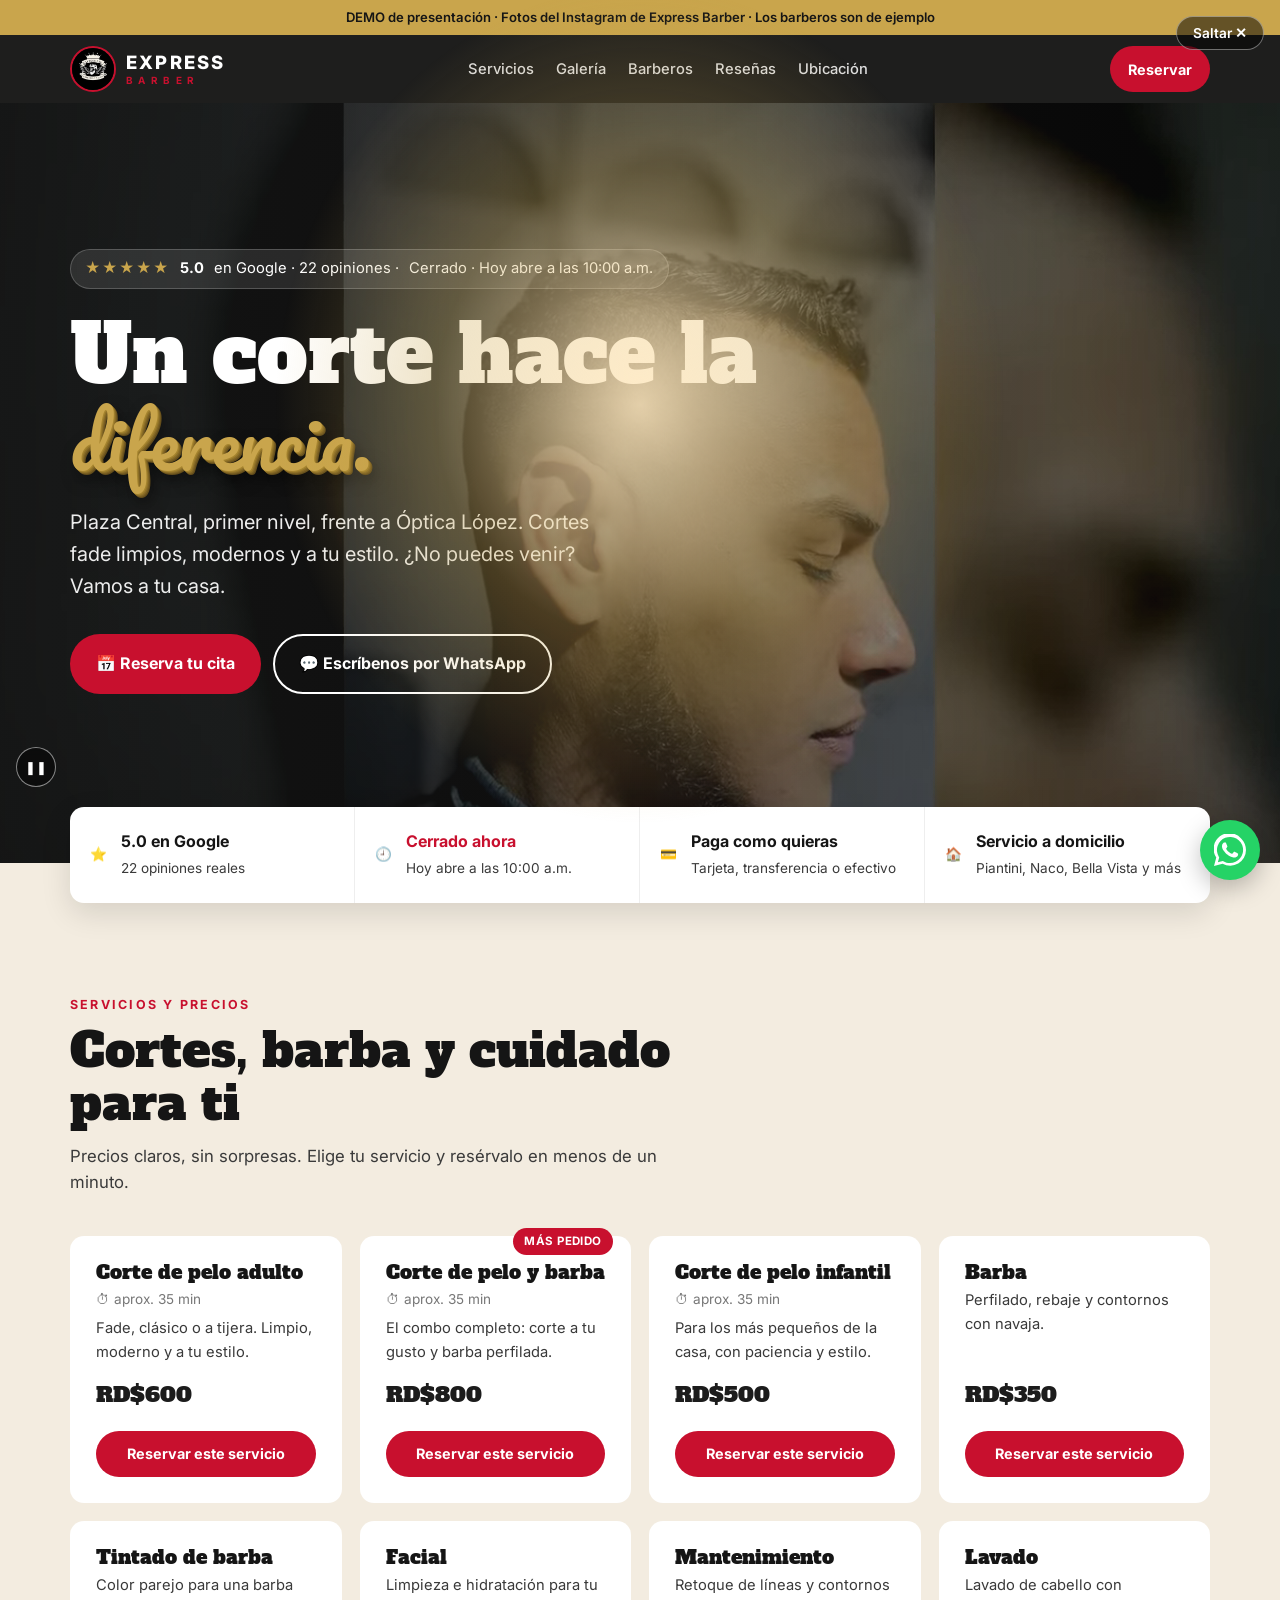
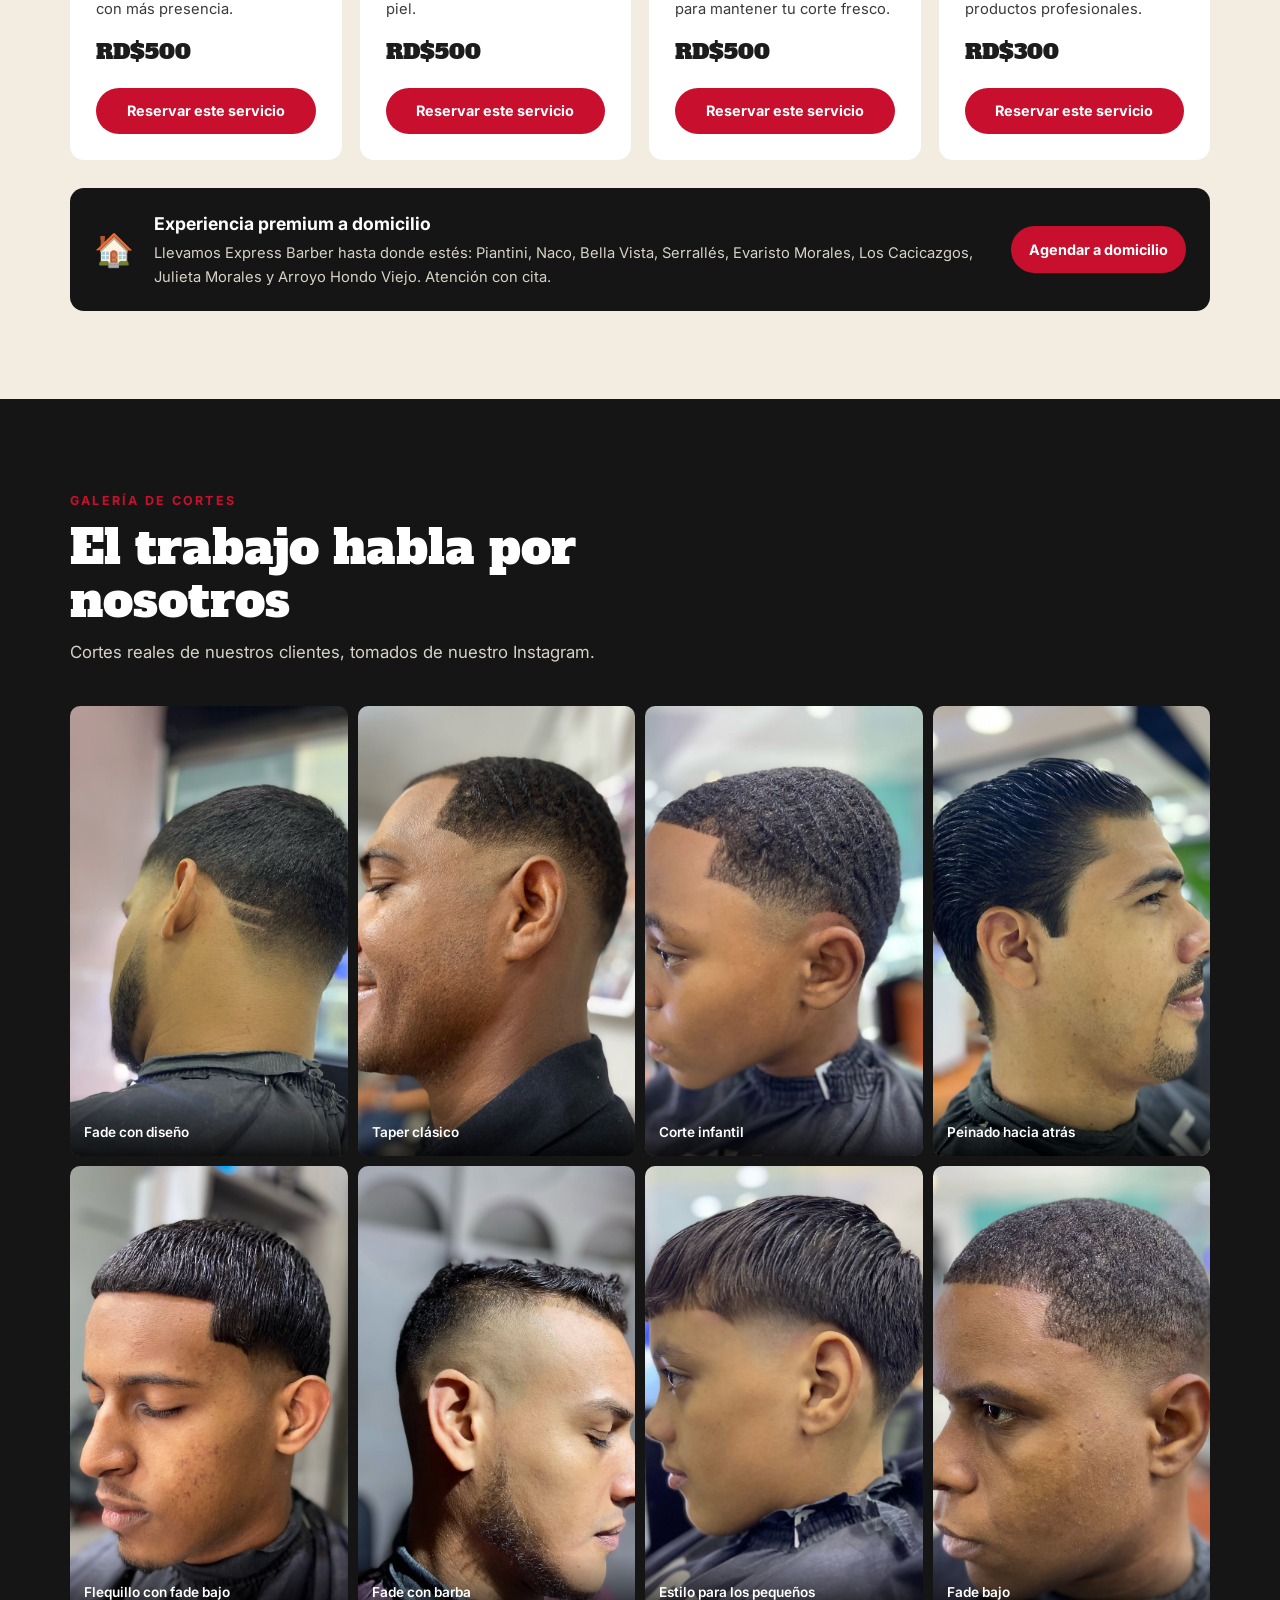
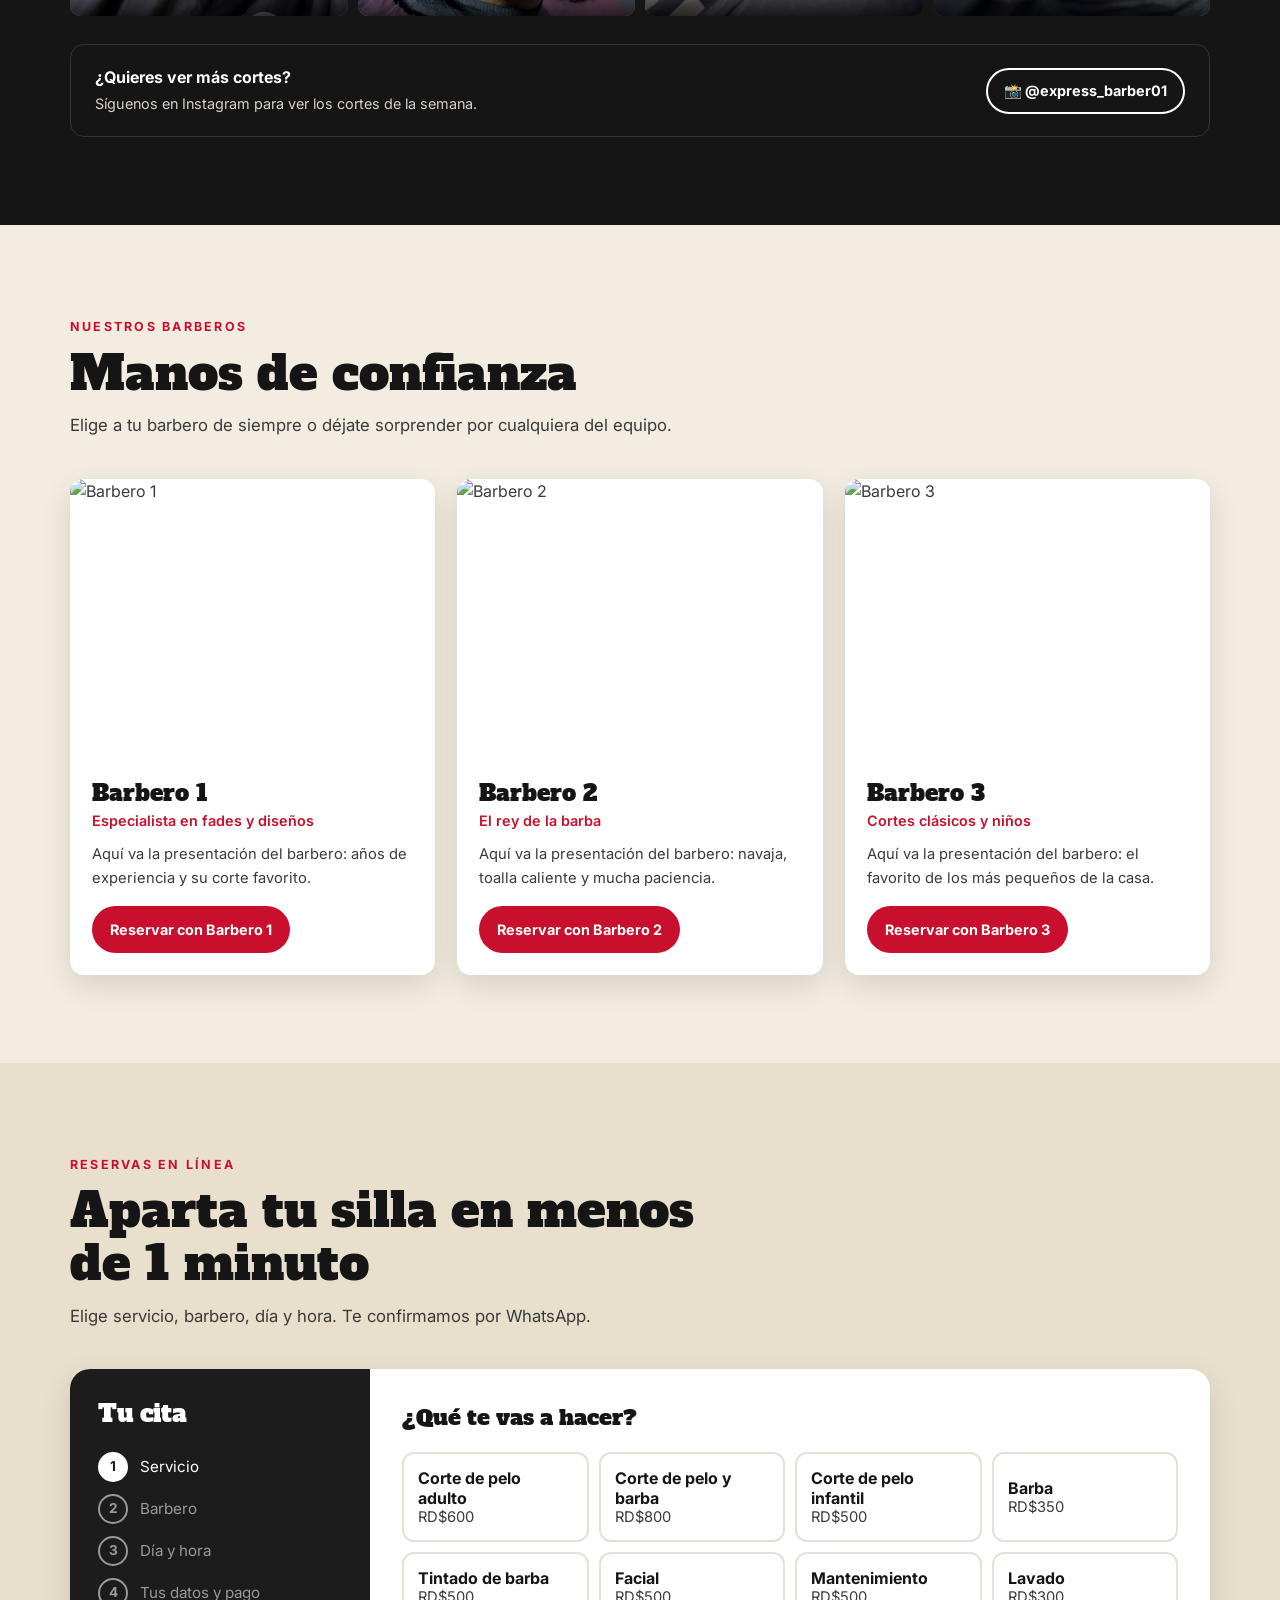
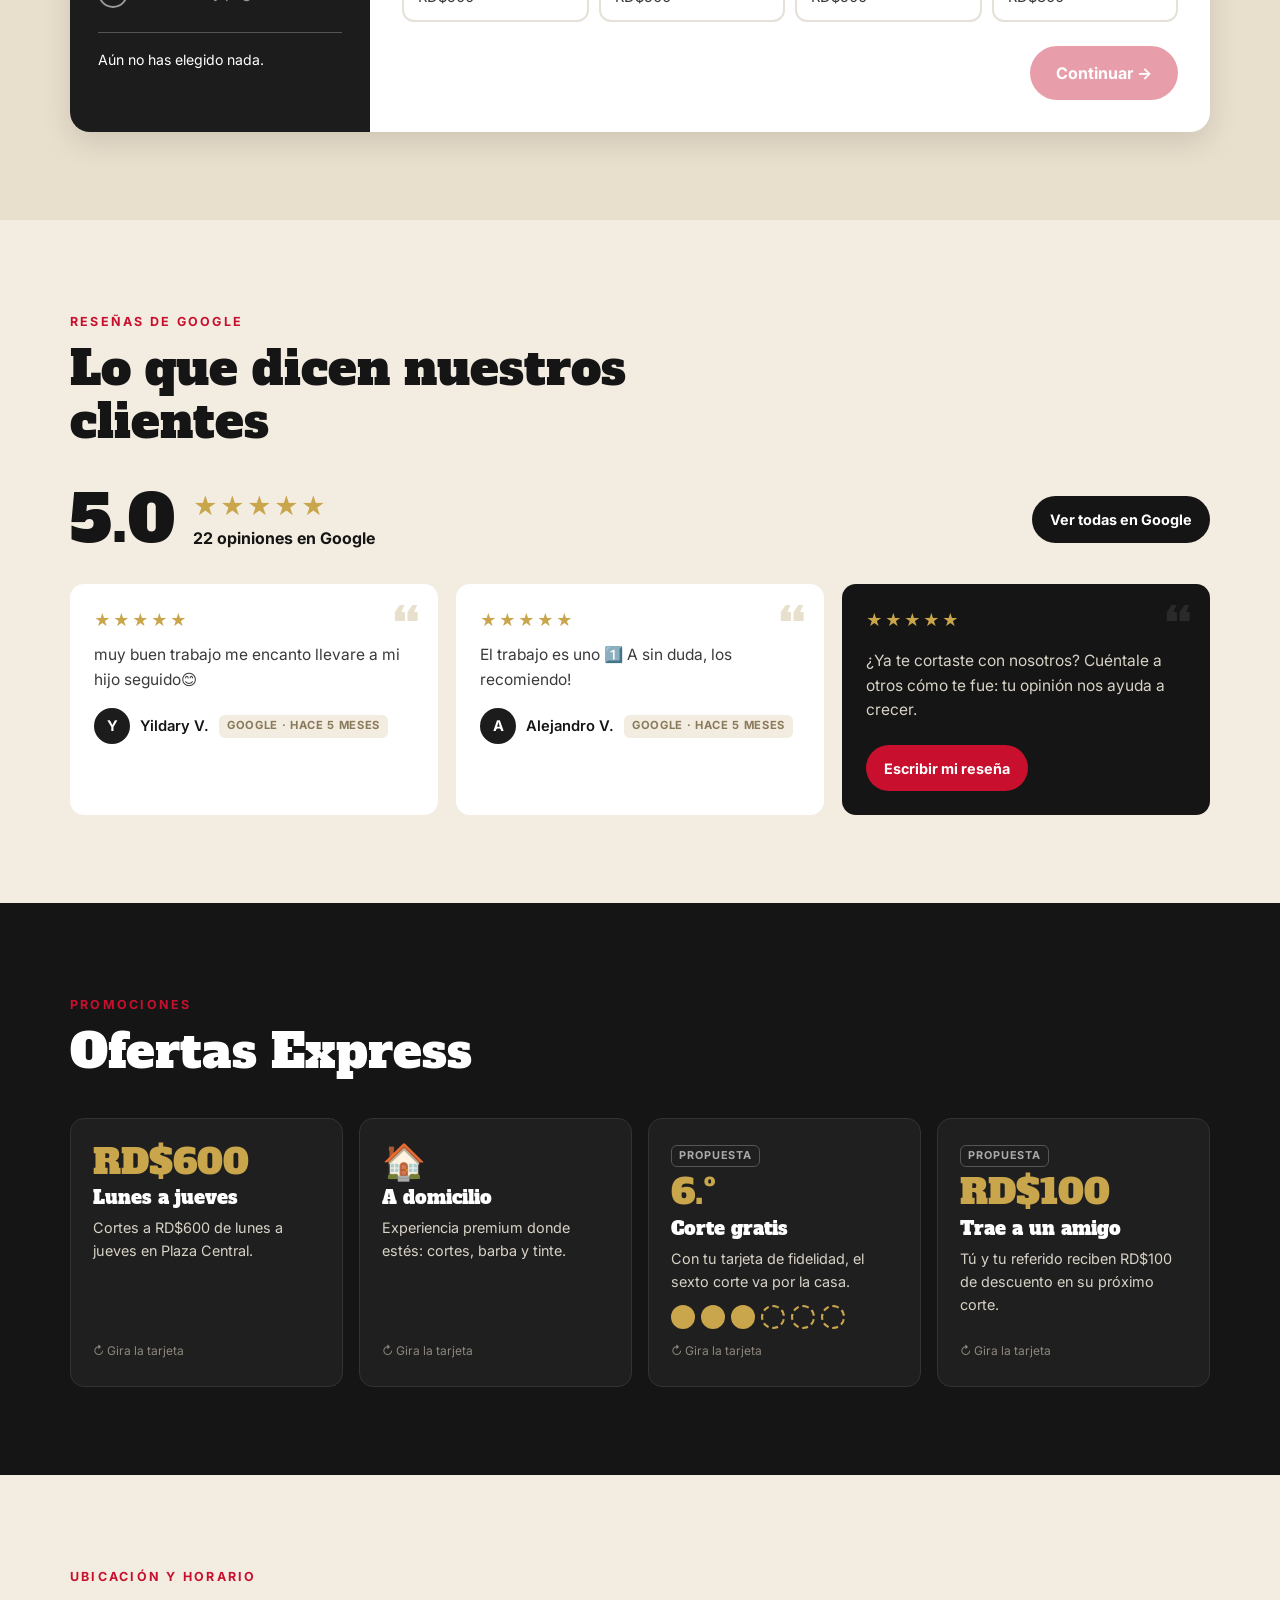
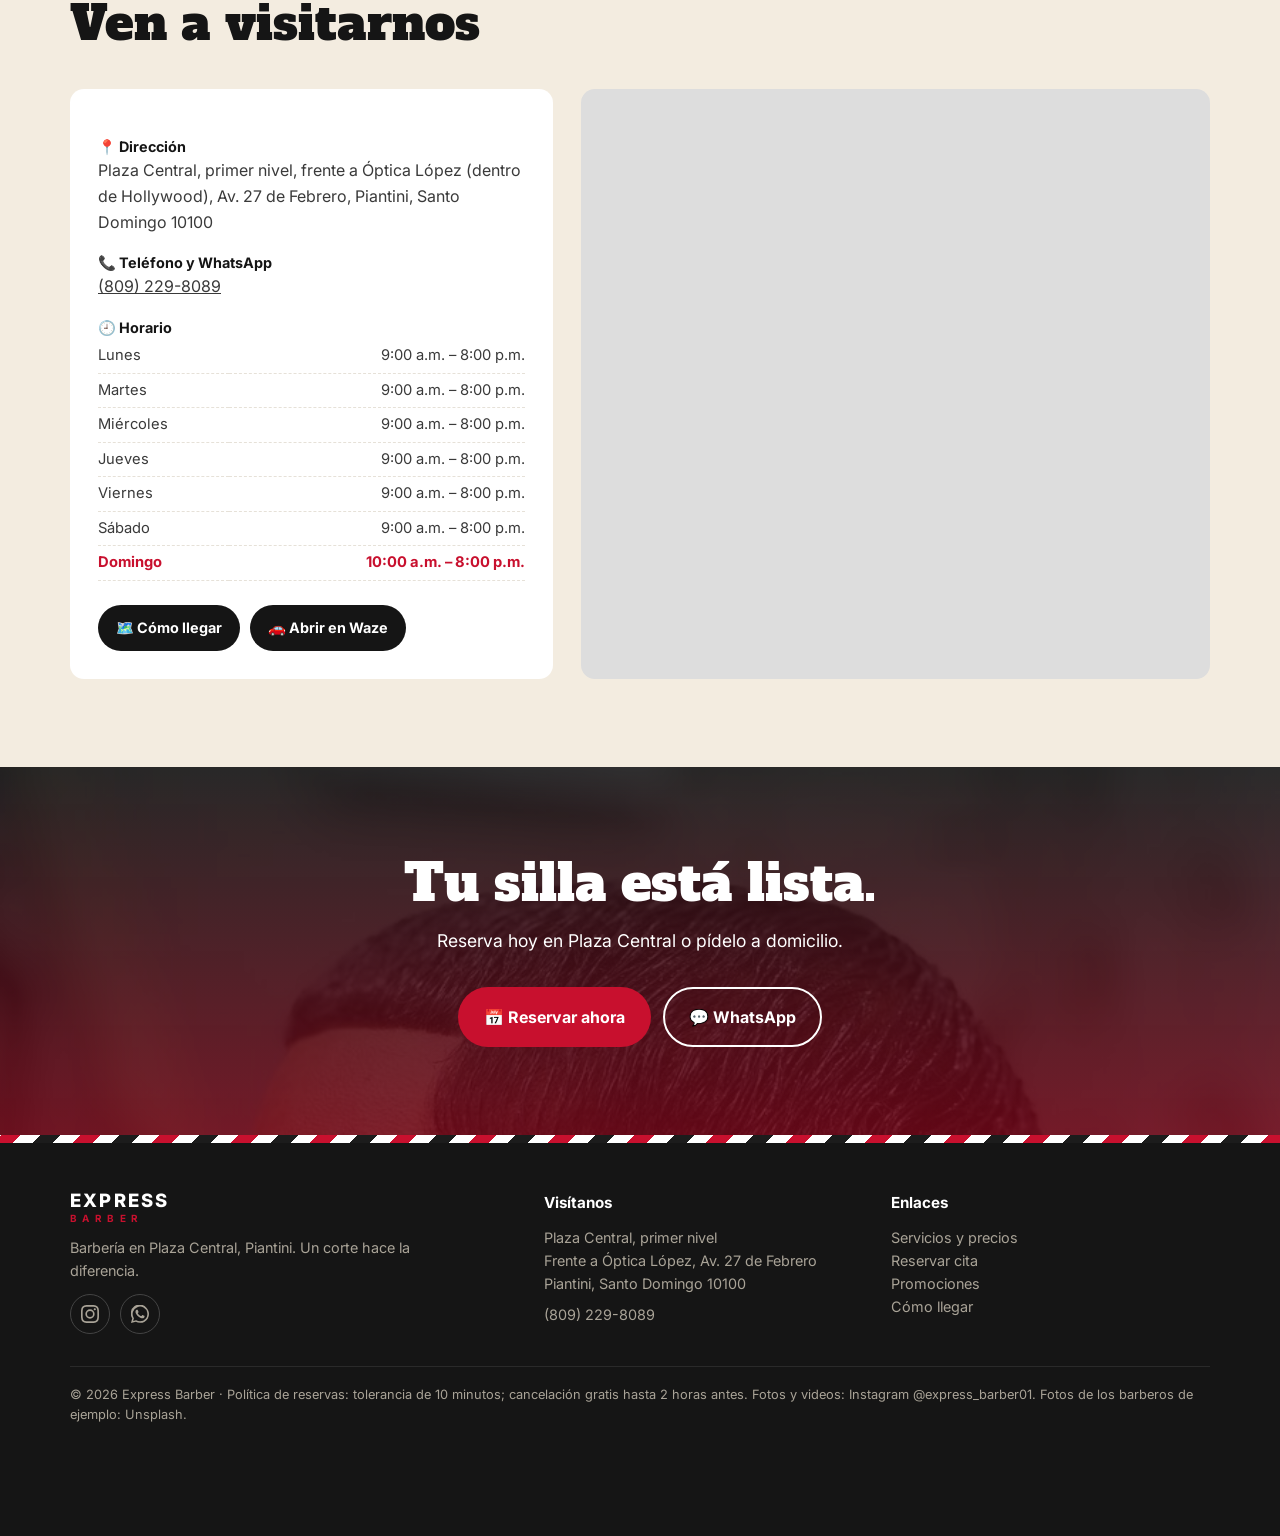
==== commit 566d4e2c: "Agregar entrada con puertas que se abren a la demo Al llegar, dos puertas de vidrio oscuro con marco" ====
--- a/the-family-barber-shop-ii/demo/index.html
+++ b/the-family-barber-shop-ii/demo/index.html
@@ -10,6 +10,8 @@
   // La demo siempre empieza arriba: sin restaurar el scroll anterior ni saltar a una #sección
   if ("scrollRestoration" in history) history.scrollRestoration = "manual";
   if (location.hash) history.replaceState(null, "", location.pathname + location.search);
+  // Entrada: las puertas de la barbería se abren al llegar (no se muestra con "reducir movimiento")
+  if (!matchMedia("(prefers-reduced-motion: reduce)").matches) document.documentElement.classList.add("con-puertas", "bloqueo");
   let movidoPorUsuario = false;
   ["wheel", "touchstart", "keydown"].forEach(ev => addEventListener(ev, () => movidoPorUsuario = true, {once:true, passive:true}));
   const irAlInicio = () => { if (!movidoPorUsuario) scrollTo({top:0, left:0, behavior:"instant"}); };
@@ -76,8 +78,9 @@
 .hero h1 .script{color:var(--dorado);font-size:.9em}
 .hero p.lead{font-size:clamp(1.05rem,2vw,1.25rem);max-width:520px;margin:1.2rem 0 2rem;opacity:.92}
 .hero-ctas{display:flex;flex-wrap:wrap;gap:12px}
-.hero-rating{display:inline-flex;align-items:center;gap:10px;margin-bottom:1.4rem;background:rgba(255,255,255,.1);border:1px solid rgba(255,255,255,.2);padding:.45rem .9rem;border-radius:999px;font-size:.92rem}
+.hero-rating{display:inline-flex;flex-wrap:wrap;align-items:center;gap:10px;margin-bottom:1.4rem;background:rgba(255,255,255,.1);border:1px solid rgba(255,255,255,.2);padding:.45rem .9rem;border-radius:999px;font-size:.92rem}
 .stars{color:var(--dorado);letter-spacing:2px}
+@media (max-width:560px){.hero-rating{display:block;border-radius:14px;font-size:.86rem;line-height:1.7}}
 
 /* Barra de confianza */
 .trust{margin-top:-56px;position:relative;z-index:2;padding:0}
@@ -253,6 +256,52 @@
 /* Letras en relieve */
 .hero h1 .script{text-shadow:1px 1px 0 #a5842f,2px 2px 0 #8f7128,3px 3px 0 #7a5f22,4px 4px 0 #644e1c,6px 9px 16px rgba(0,0,0,.55)}
 
+/* Entrada: las puertas de la barbería se abren */
+.puertas{display:none}
+html.bloqueo{overflow:hidden}
+html.con-puertas .puertas{display:block;position:fixed;inset:0;z-index:100;perspective:1700px;perspective-origin:50% 42%;cursor:pointer;transition:opacity .8s ease}
+.puertas.fuera{opacity:0;pointer-events:none}
+.puertas-marco{position:absolute;inset:0;display:flex;transform-style:preserve-3d;animation:aparecer .9s ease both;transition:transform 2.2s cubic-bezier(.55,.05,.25,1)}
+.puertas.abiertas .puertas-marco{transform:scale(1.2)}
+.puerta{position:relative;width:50%;height:100%;transform-style:preserve-3d;
+  background:linear-gradient(115deg,rgba(255,255,255,.07),rgba(255,255,255,0) 28%,rgba(255,255,255,.035) 52%,rgba(255,255,255,0) 62%),repeating-linear-gradient(90deg,#0a0a0a 0 3px,#0f0f0f 3px 6px);
+  transition:transform 1.8s cubic-bezier(.65,.02,.25,1)}
+.puerta.izq{transform-origin:left center;box-shadow:inset -1px 0 0 rgba(201,165,76,.6)}
+.puerta.der{transform-origin:right center;box-shadow:inset 1px 0 0 rgba(201,165,76,.6)}
+.puertas.abiertas .puerta.izq{transform:rotateY(-108deg)}
+.puertas.abiertas .puerta.der{transform:rotateY(108deg)}
+.puerta::before{content:"";position:absolute;inset:7vh clamp(14px,4vw,56px);border:1px solid rgba(201,165,76,.55);outline:1px solid rgba(200,16,46,.3);outline-offset:7px;background:linear-gradient(160deg,rgba(255,255,255,.06),rgba(255,255,255,.01) 40%,rgba(255,255,255,.05) 70%,rgba(255,255,255,0))}
+.puerta::after{content:"";position:absolute;inset:0;background:#000;opacity:0;transition:opacity 1.8s ease}
+.puertas.abiertas .puerta::after{opacity:.7}
+.manija{position:absolute;top:70%;width:7px;height:min(22vh,190px);transform:translateY(-50%);border-radius:4px;overflow:hidden;background:linear-gradient(90deg,#4d4d4d,#f2f2f2 40%,#8a8a8a 62%,#d6d6d6);box-shadow:0 0 14px rgba(0,0,0,.7)}
+.izq .manija{right:clamp(16px,2.6vw,36px)}
+.der .manija{left:clamp(16px,2.6vw,36px)}
+.manija::after{content:"";position:absolute;left:0;right:0;top:-45%;height:45%;background:linear-gradient(transparent,rgba(255,255,255,.95),transparent);animation:brilloManija 1.2s ease .7s forwards}
+.medio-logo{position:absolute;top:40%;width:clamp(62px,8vw,92px);height:clamp(124px,16vw,184px);transform:translateY(-50%);overflow:hidden;animation:aparecerLogo 1s cubic-bezier(.2,.8,.2,1) .2s both}
+.izq .medio-logo{right:0}
+.der .medio-logo{left:0}
+.medio-logo img{position:absolute;top:0;width:200%;max-width:none;height:100%;border-radius:50%;border:3px solid var(--rojo);box-sizing:border-box;object-fit:cover}
+.izq .medio-logo img{left:0}
+.der .medio-logo img{right:0}
+.puerta-nombre{position:absolute;top:calc(40% + clamp(80px,10vw,116px));font:800 clamp(1.35rem,4.2vw,3.1rem)/1 Inter,sans-serif;letter-spacing:.14em;animation:aparecer .9s ease .5s both}
+.izq .puerta-nombre{right:clamp(8px,1.2vw,16px);color:#fff}
+.der .puerta-nombre{left:clamp(10px,1.4vw,18px);color:var(--rojo)}
+.puertas-titulo,.puertas-lema,.puertas-pista{position:absolute;left:0;right:0;text-align:center;z-index:3;pointer-events:none;transition:opacity .4s ease}
+.puertas-titulo{top:calc(40% - clamp(110px,14vw,150px));color:var(--dorado);font:600 .8rem Inter,sans-serif;letter-spacing:.55em;text-transform:uppercase;animation:aparecer .9s ease .3s both}
+.puertas-lema{top:calc(40% + clamp(132px,16vw,180px));color:#bdb6aa;font:600 .72rem Inter,sans-serif;letter-spacing:.4em;text-transform:uppercase;animation:aparecer .9s ease .8s both}
+.puertas-pista{bottom:28px;color:#8d877c;font:500 .8rem Inter,sans-serif;letter-spacing:.08em;animation:aparecer .9s ease 1s both}
+.puertas.abiertas .puertas-titulo,.puertas.abiertas .puertas-lema,.puertas.abiertas .puertas-pista{animation:desaparecer .45s ease forwards}
+.puertas-luz{position:absolute;inset:0;z-index:2;pointer-events:none;background:radial-gradient(ellipse 38% 62% at 50% 45%,rgba(255,232,190,.85),rgba(201,165,76,.3) 42%,transparent 75%);opacity:0;transition:opacity 1.2s ease .25s}
+.puertas.abiertas .puertas-luz{opacity:1}
+.puertas.fuera .puertas-luz{opacity:0;transition-delay:0s}
+.puertas-saltar{position:absolute;top:16px;right:16px;z-index:4;background:rgba(0,0,0,.5);color:#fff;border:1px solid rgba(255,255,255,.4);border-radius:999px;padding:.5rem 1rem;font:600 .85rem Inter,sans-serif;cursor:pointer}
+html.entrando .hero{animation:entrarSitio 2s cubic-bezier(.2,.8,.2,1)}
+@keyframes aparecer{from{opacity:0}to{opacity:1}}
+@keyframes desaparecer{from{opacity:1}to{opacity:0}}
+@keyframes aparecerLogo{from{opacity:0;transform:translateY(-50%) scale(.85)}to{opacity:1;transform:translateY(-50%)}}
+@keyframes brilloManija{to{top:110%}}
+@keyframes entrarSitio{from{transform:scale(1.1);filter:brightness(1.35)}to{transform:none;filter:none}}
+
 /* Servicio a domicilio */
 .domicilio{margin-top:28px;display:flex;flex-wrap:wrap;align-items:center;gap:16px 20px;background:var(--negro);color:#d8d2c6;border-radius:var(--radio);padding:22px 24px}
 .domicilio b{color:#fff;font-size:1.1rem}
@@ -314,6 +363,44 @@
 </style>
 </head>
 <body>
+
+<!-- ENTRADA: LAS PUERTAS SE ABREN -->
+<div class="puertas" id="puertas" role="dialog" aria-label="Bienvenido a Express Barber">
+  <div class="puertas-marco">
+    <div class="puerta izq">
+      <div class="medio-logo"><img src="media/ig/logo.jpg" alt=""></div>
+      <span class="puerta-nombre">EXPRESS</span>
+      <span class="manija"></span>
+    </div>
+    <div class="puerta der">
+      <div class="medio-logo"><img src="media/ig/logo.jpg" alt=""></div>
+      <span class="puerta-nombre">BARBER</span>
+      <span class="manija"></span>
+    </div>
+  </div>
+  <p class="puertas-titulo">Bienvenido</p>
+  <p class="puertas-lema">Estilo · Precisión · Actitud</p>
+  <p class="puertas-pista">Toca para entrar</p>
+  <div class="puertas-luz"></div>
+  <button class="puertas-saltar" type="button">Saltar ✕</button>
+</div>
+<script>
+// Las puertas se abren solas 1.5 s después de que la página está lista, o antes con un toque, Enter o Esc
+(function(){
+  const raiz = document.documentElement, p = document.getElementById("puertas");
+  if (!raiz.classList.contains("con-puertas")) return;
+  let abiertas = false;
+  const abrir = () => {
+    if (abiertas) return; abiertas = true;
+    p.classList.add("abiertas"); raiz.classList.add("entrando");
+    setTimeout(() => { p.classList.add("fuera"); raiz.classList.remove("bloqueo"); }, 1500);
+    setTimeout(() => { p.remove(); raiz.classList.remove("con-puertas"); }, 2400);
+  };
+  addEventListener("DOMContentLoaded", () => setTimeout(abrir, 1500));
+  p.addEventListener("click", abrir);
+  addEventListener("keydown", e => { if (e.key === "Enter" || e.key === "Escape") abrir(); });
+})();
+</script>
 
 <div class="demo-bar">DEMO de presentación · Fotos del Instagram de Express Barber · Los barberos son de ejemplo</div>
 
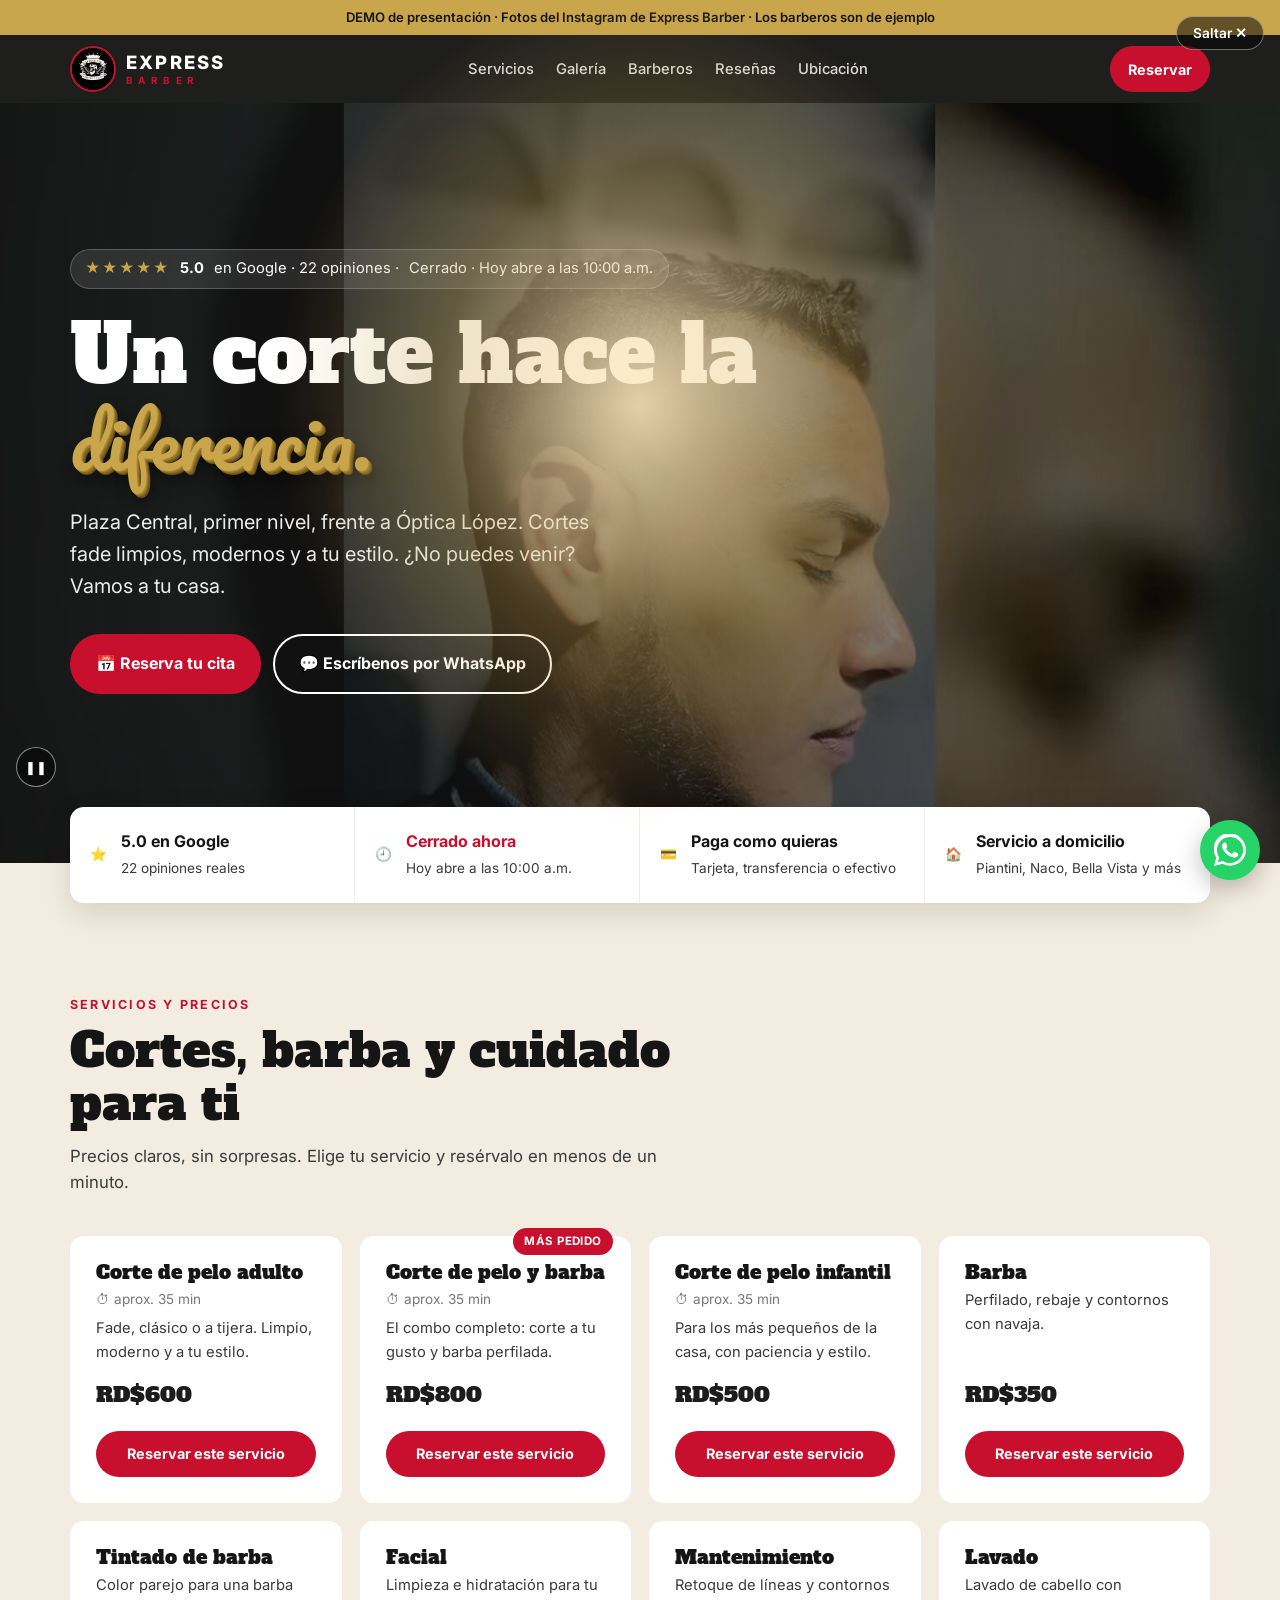
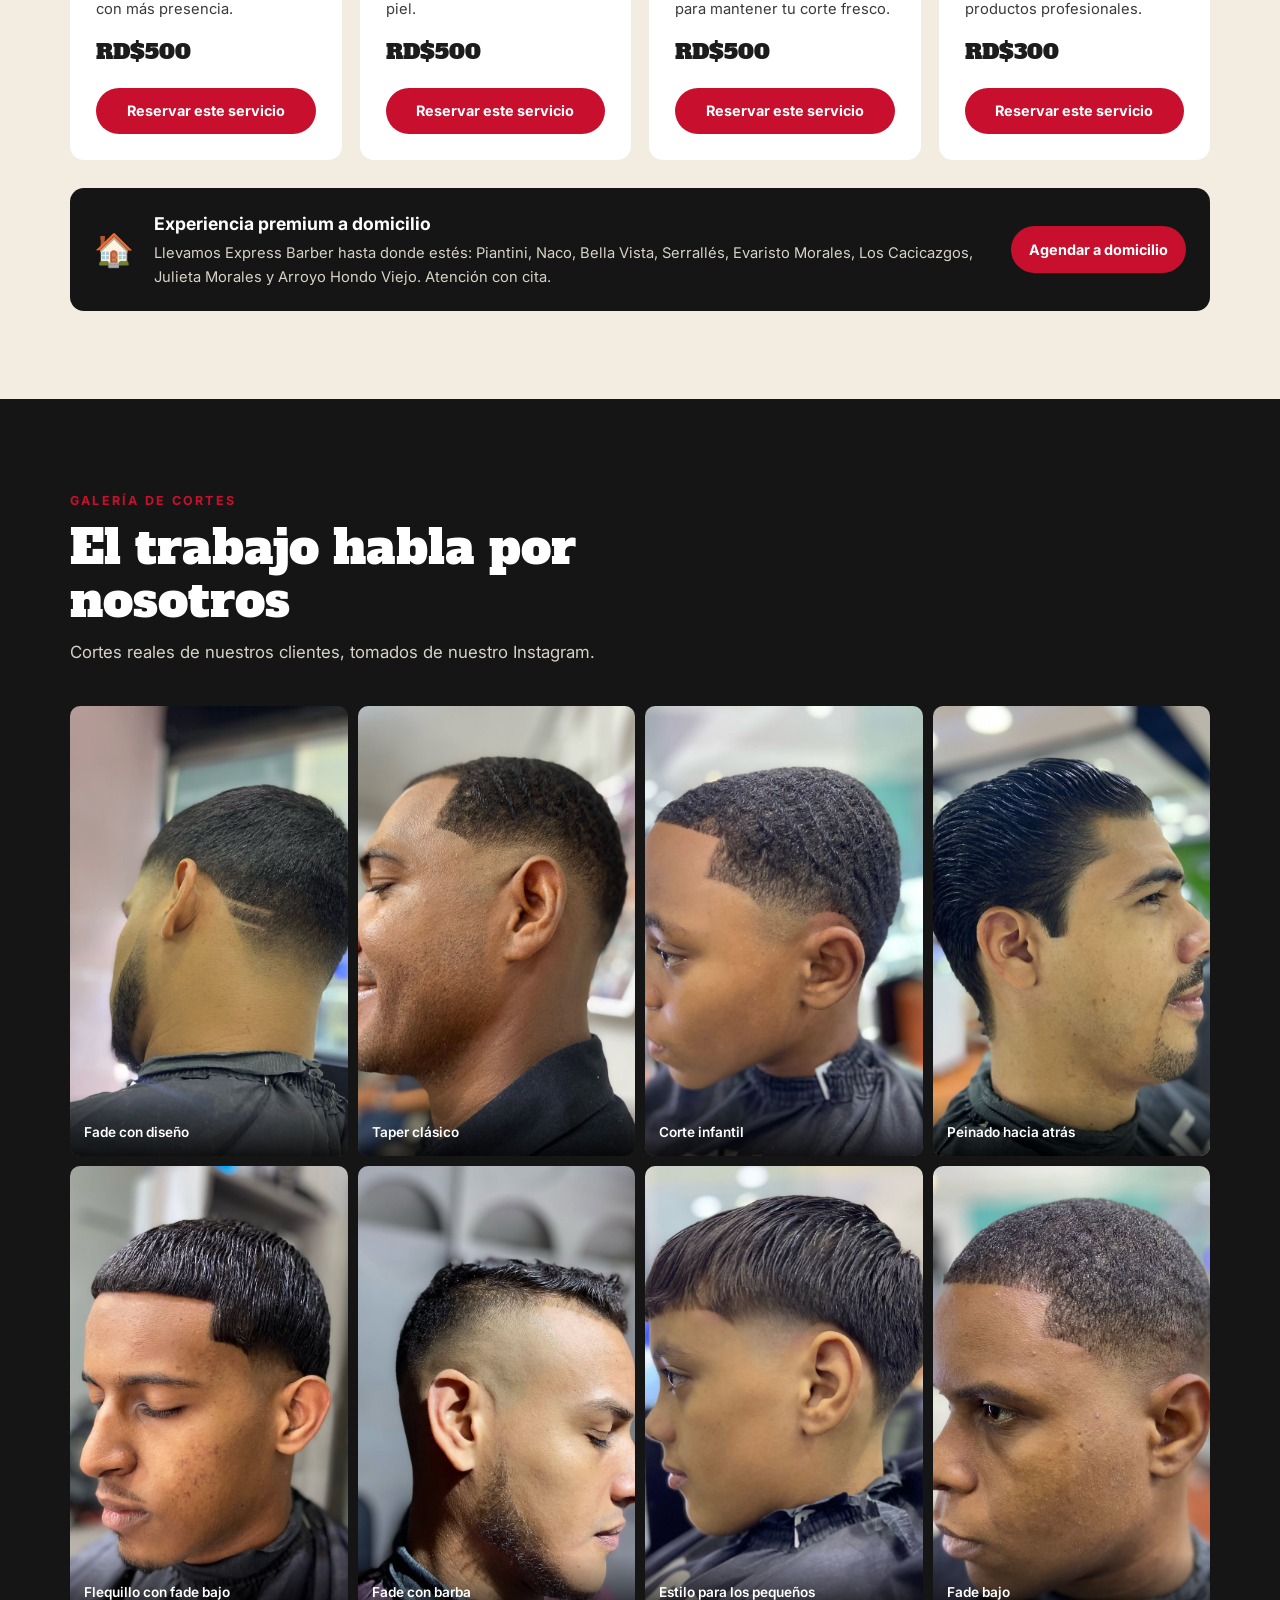
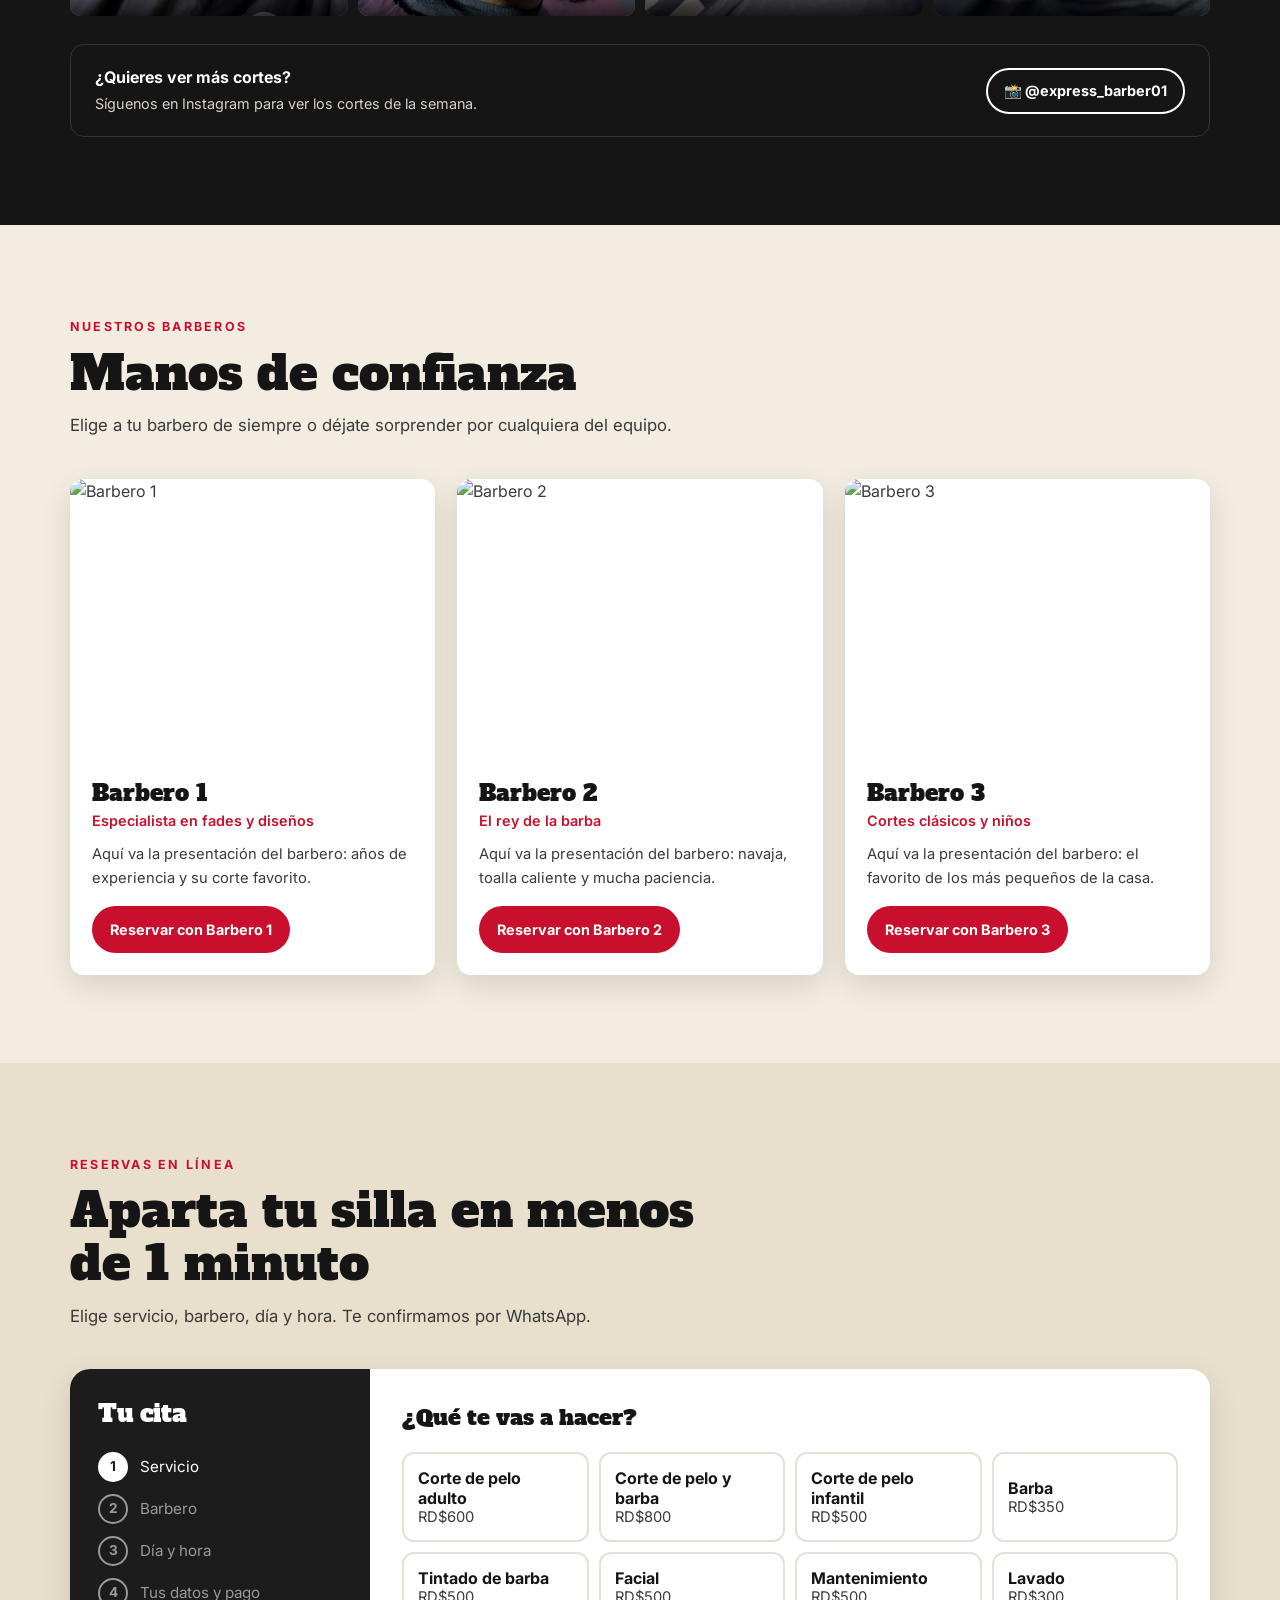
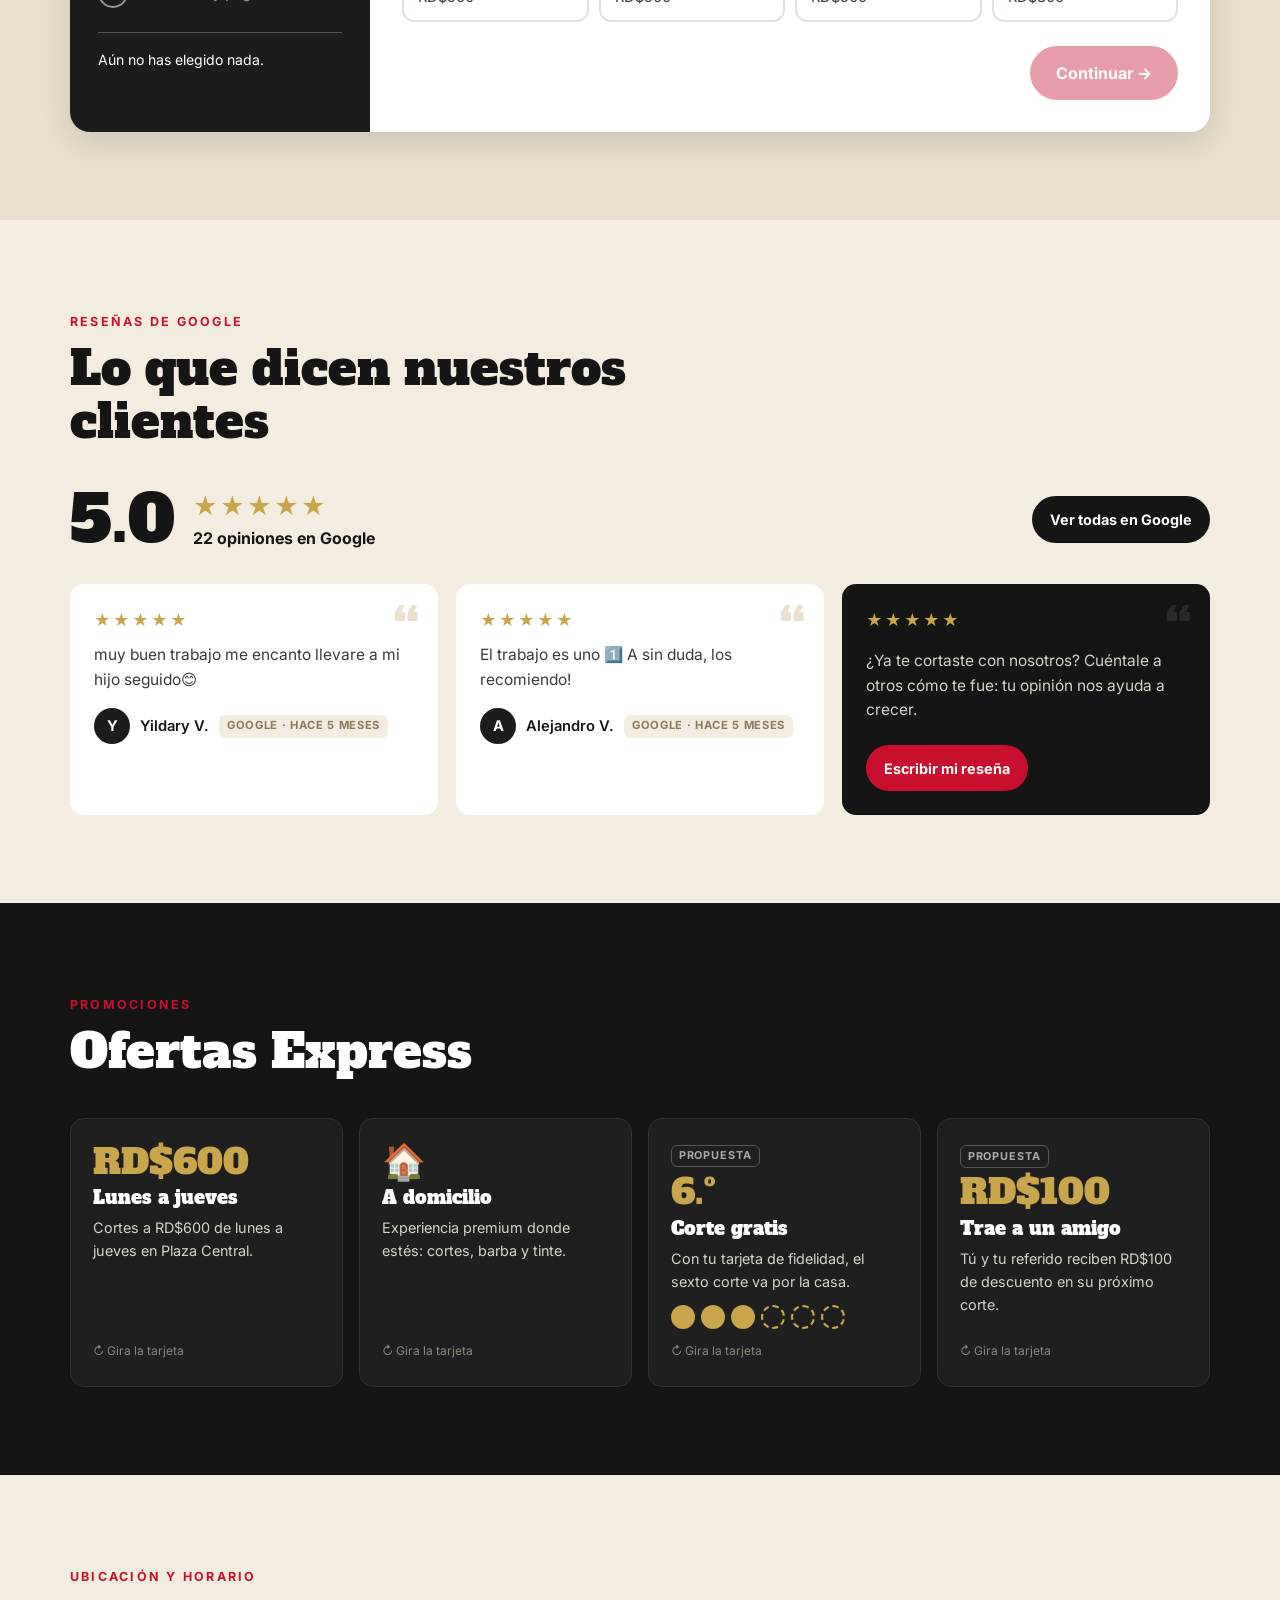
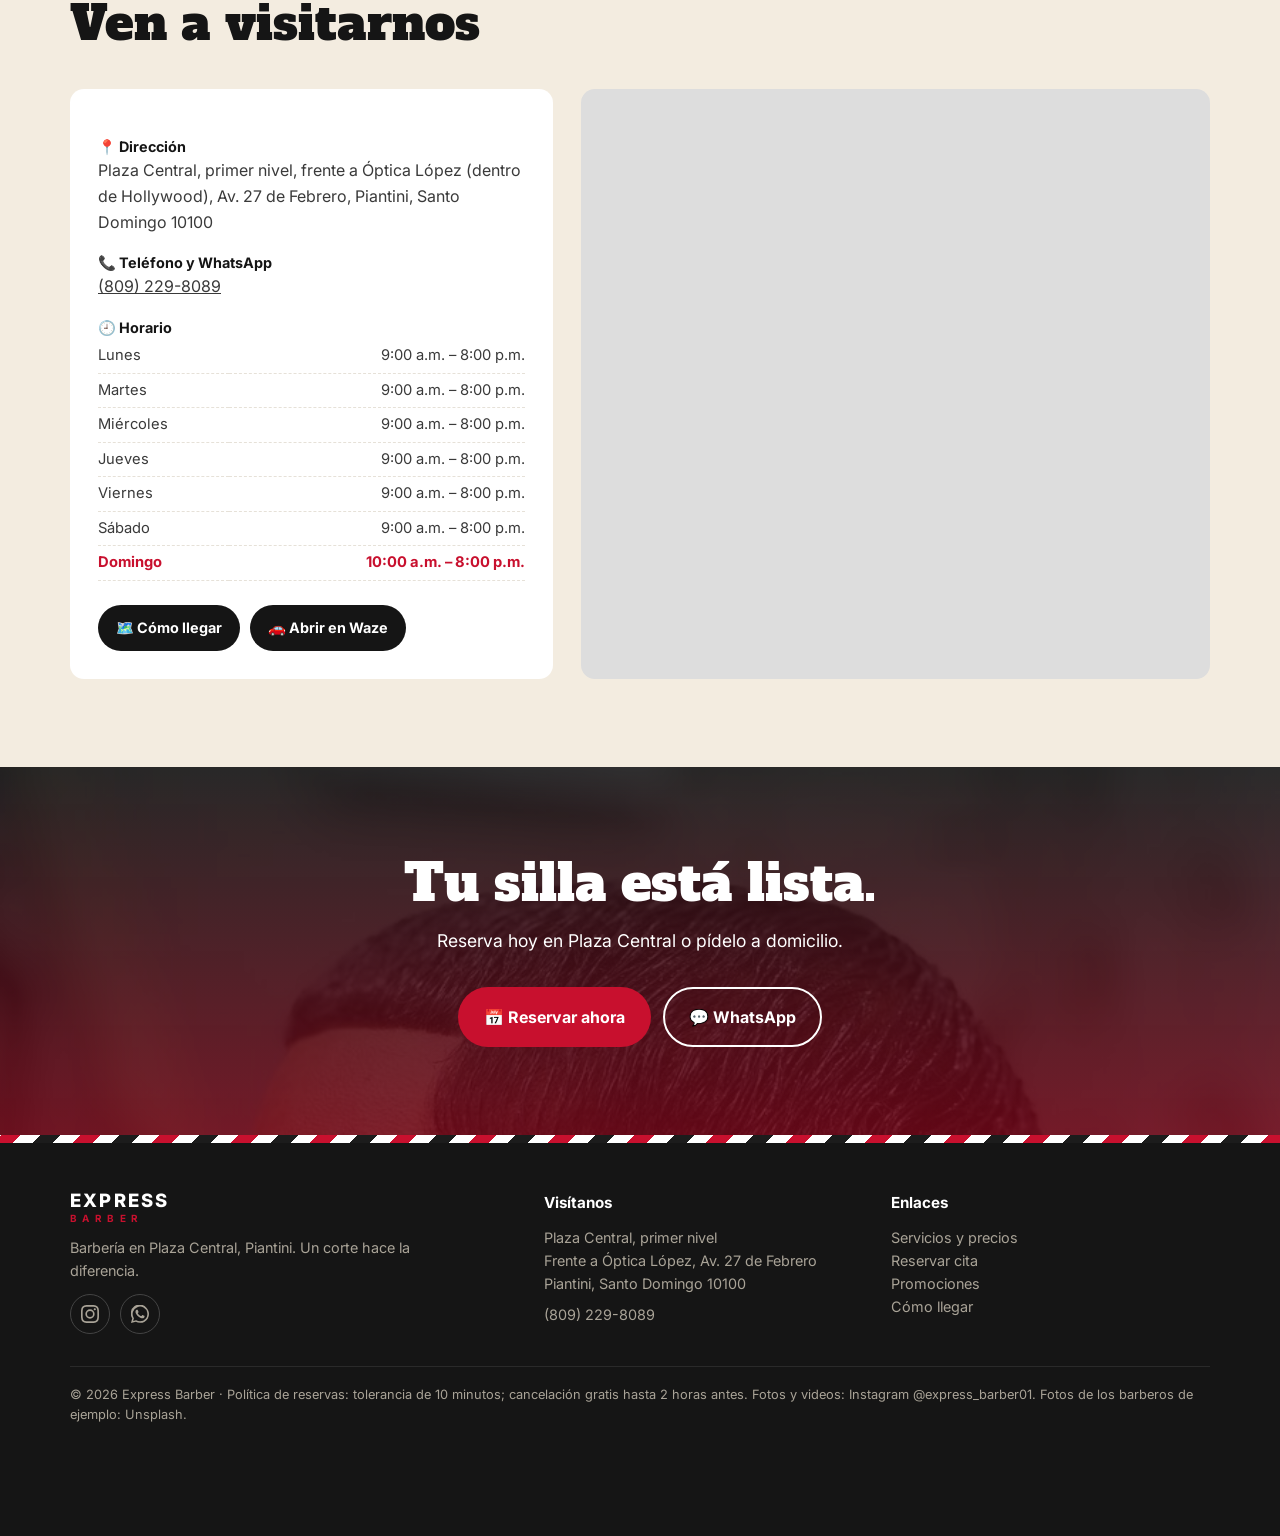
==== commit 5cc2f49c: "Hacer más pausada la apertura de las puertas Las puertas giran en 2.4 s, la pantalla de entrada se d" ====
--- a/the-family-barber-shop-ii/demo/index.html
+++ b/the-family-barber-shop-ii/demo/index.html
@@ -259,19 +259,19 @@
 /* Entrada: las puertas de la barbería se abren */
 .puertas{display:none}
 html.bloqueo{overflow:hidden}
-html.con-puertas .puertas{display:block;position:fixed;inset:0;z-index:100;perspective:1700px;perspective-origin:50% 42%;cursor:pointer;transition:opacity .8s ease}
+html.con-puertas .puertas{display:block;position:fixed;inset:0;z-index:100;perspective:1700px;perspective-origin:50% 42%;cursor:pointer;transition:opacity 1s ease}
 .puertas.fuera{opacity:0;pointer-events:none}
-.puertas-marco{position:absolute;inset:0;display:flex;transform-style:preserve-3d;animation:aparecer .9s ease both;transition:transform 2.2s cubic-bezier(.55,.05,.25,1)}
-.puertas.abiertas .puertas-marco{transform:scale(1.2)}
+.puertas-marco{position:absolute;inset:0;display:flex;transform-style:preserve-3d;animation:aparecer .9s ease both;transition:transform 3s cubic-bezier(.45,.05,.25,1)}
+.puertas.abiertas .puertas-marco{transform:scale(1.15)}
 .puerta{position:relative;width:50%;height:100%;transform-style:preserve-3d;
   background:linear-gradient(115deg,rgba(255,255,255,.07),rgba(255,255,255,0) 28%,rgba(255,255,255,.035) 52%,rgba(255,255,255,0) 62%),repeating-linear-gradient(90deg,#0a0a0a 0 3px,#0f0f0f 3px 6px);
-  transition:transform 1.8s cubic-bezier(.65,.02,.25,1)}
+  transition:transform 2.4s cubic-bezier(.6,.02,.3,1)}
 .puerta.izq{transform-origin:left center;box-shadow:inset -1px 0 0 rgba(201,165,76,.6)}
 .puerta.der{transform-origin:right center;box-shadow:inset 1px 0 0 rgba(201,165,76,.6)}
 .puertas.abiertas .puerta.izq{transform:rotateY(-108deg)}
 .puertas.abiertas .puerta.der{transform:rotateY(108deg)}
 .puerta::before{content:"";position:absolute;inset:7vh clamp(14px,4vw,56px);border:1px solid rgba(201,165,76,.55);outline:1px solid rgba(200,16,46,.3);outline-offset:7px;background:linear-gradient(160deg,rgba(255,255,255,.06),rgba(255,255,255,.01) 40%,rgba(255,255,255,.05) 70%,rgba(255,255,255,0))}
-.puerta::after{content:"";position:absolute;inset:0;background:#000;opacity:0;transition:opacity 1.8s ease}
+.puerta::after{content:"";position:absolute;inset:0;background:#000;opacity:0;transition:opacity 2.4s ease}
 .puertas.abiertas .puerta::after{opacity:.7}
 .manija{position:absolute;top:70%;width:7px;height:min(22vh,190px);transform:translateY(-50%);border-radius:4px;overflow:hidden;background:linear-gradient(90deg,#4d4d4d,#f2f2f2 40%,#8a8a8a 62%,#d6d6d6);box-shadow:0 0 14px rgba(0,0,0,.7)}
 .izq .manija{right:clamp(16px,2.6vw,36px)}
@@ -295,7 +295,7 @@
 .puertas.abiertas .puertas-luz{opacity:1}
 .puertas.fuera .puertas-luz{opacity:0;transition-delay:0s}
 .puertas-saltar{position:absolute;top:16px;right:16px;z-index:4;background:rgba(0,0,0,.5);color:#fff;border:1px solid rgba(255,255,255,.4);border-radius:999px;padding:.5rem 1rem;font:600 .85rem Inter,sans-serif;cursor:pointer}
-html.entrando .hero{animation:entrarSitio 2s cubic-bezier(.2,.8,.2,1)}
+html.entrando .hero{animation:entrarSitio 2.6s cubic-bezier(.2,.8,.2,1)}
 @keyframes aparecer{from{opacity:0}to{opacity:1}}
 @keyframes desaparecer{from{opacity:1}to{opacity:0}}
 @keyframes aparecerLogo{from{opacity:0;transform:translateY(-50%) scale(.85)}to{opacity:1;transform:translateY(-50%)}}
@@ -393,8 +393,8 @@
   const abrir = () => {
     if (abiertas) return; abiertas = true;
     p.classList.add("abiertas"); raiz.classList.add("entrando");
-    setTimeout(() => { p.classList.add("fuera"); raiz.classList.remove("bloqueo"); }, 1500);
-    setTimeout(() => { p.remove(); raiz.classList.remove("con-puertas"); }, 2400);
+    setTimeout(() => { p.classList.add("fuera"); raiz.classList.remove("bloqueo"); }, 2000);
+    setTimeout(() => { p.remove(); raiz.classList.remove("con-puertas"); }, 3100);
   };
   addEventListener("DOMContentLoaded", () => setTimeout(abrir, 1500));
   p.addEventListener("click", abrir);
